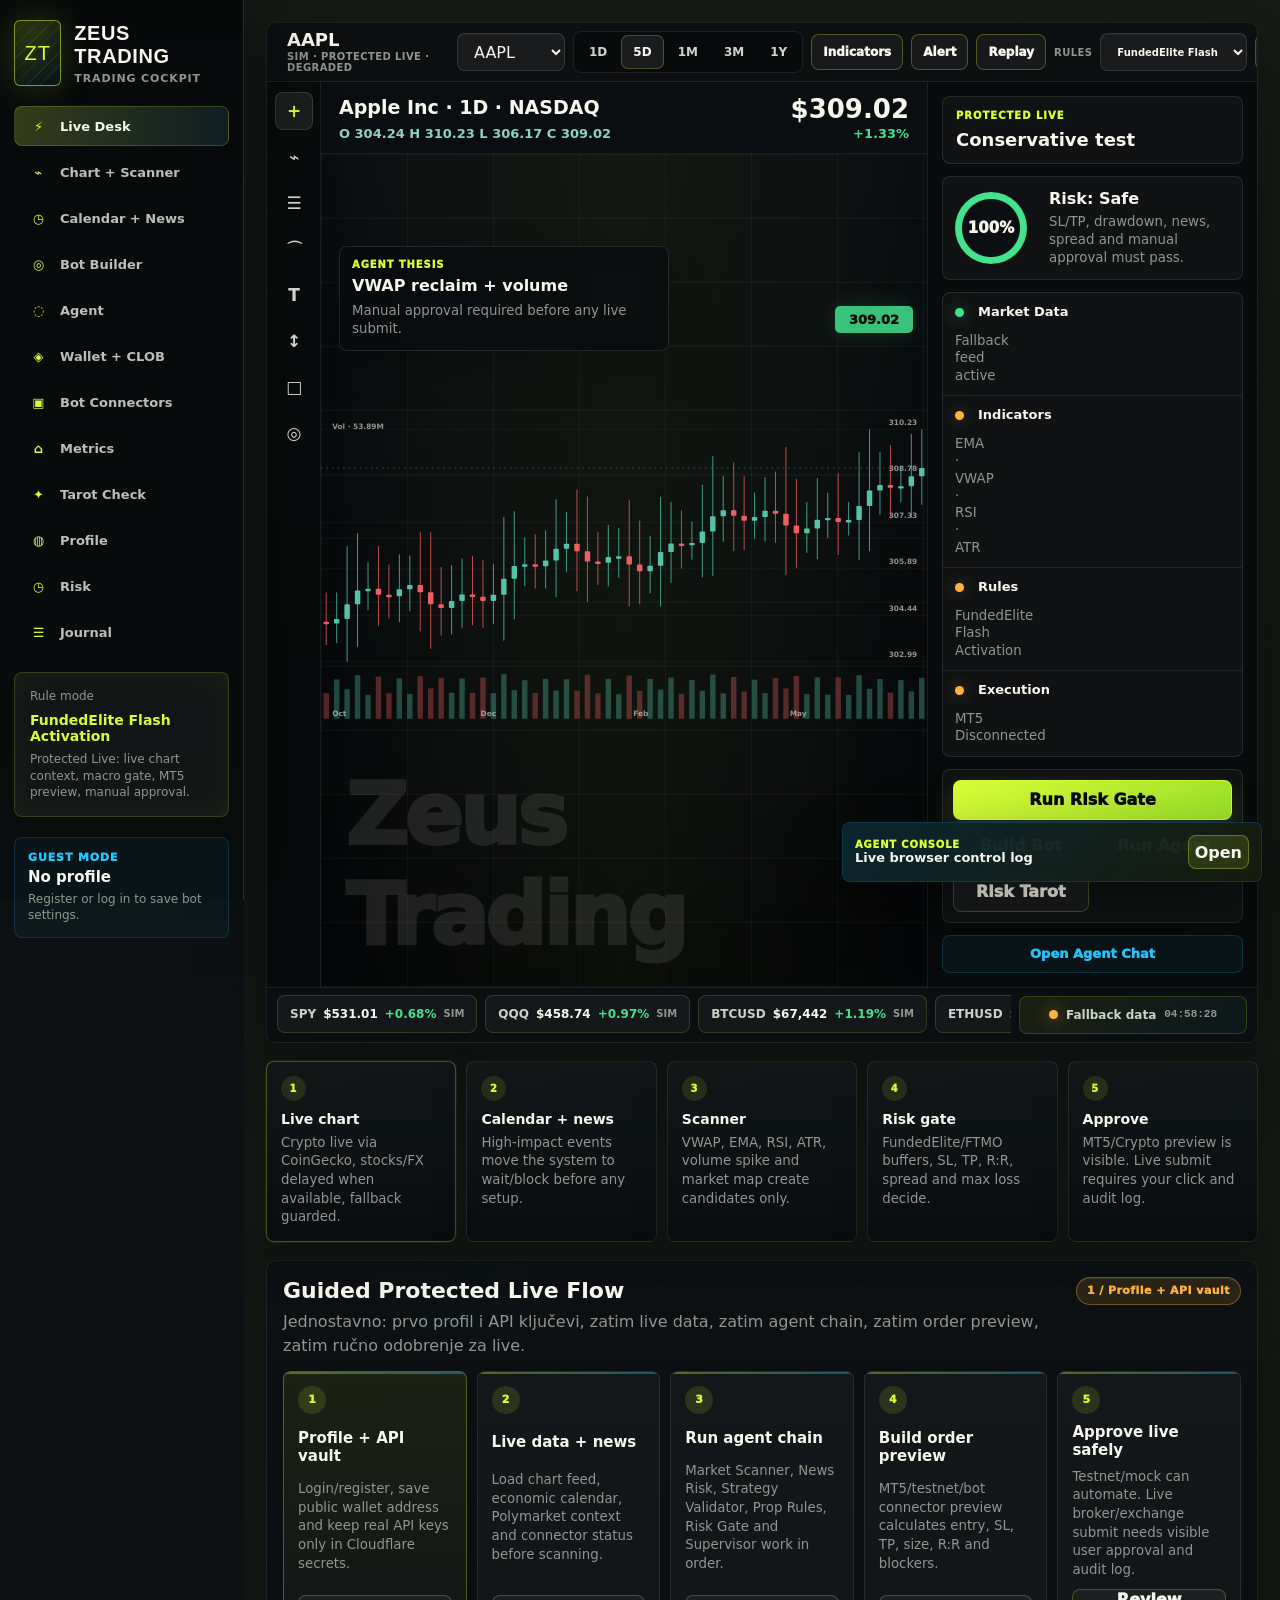
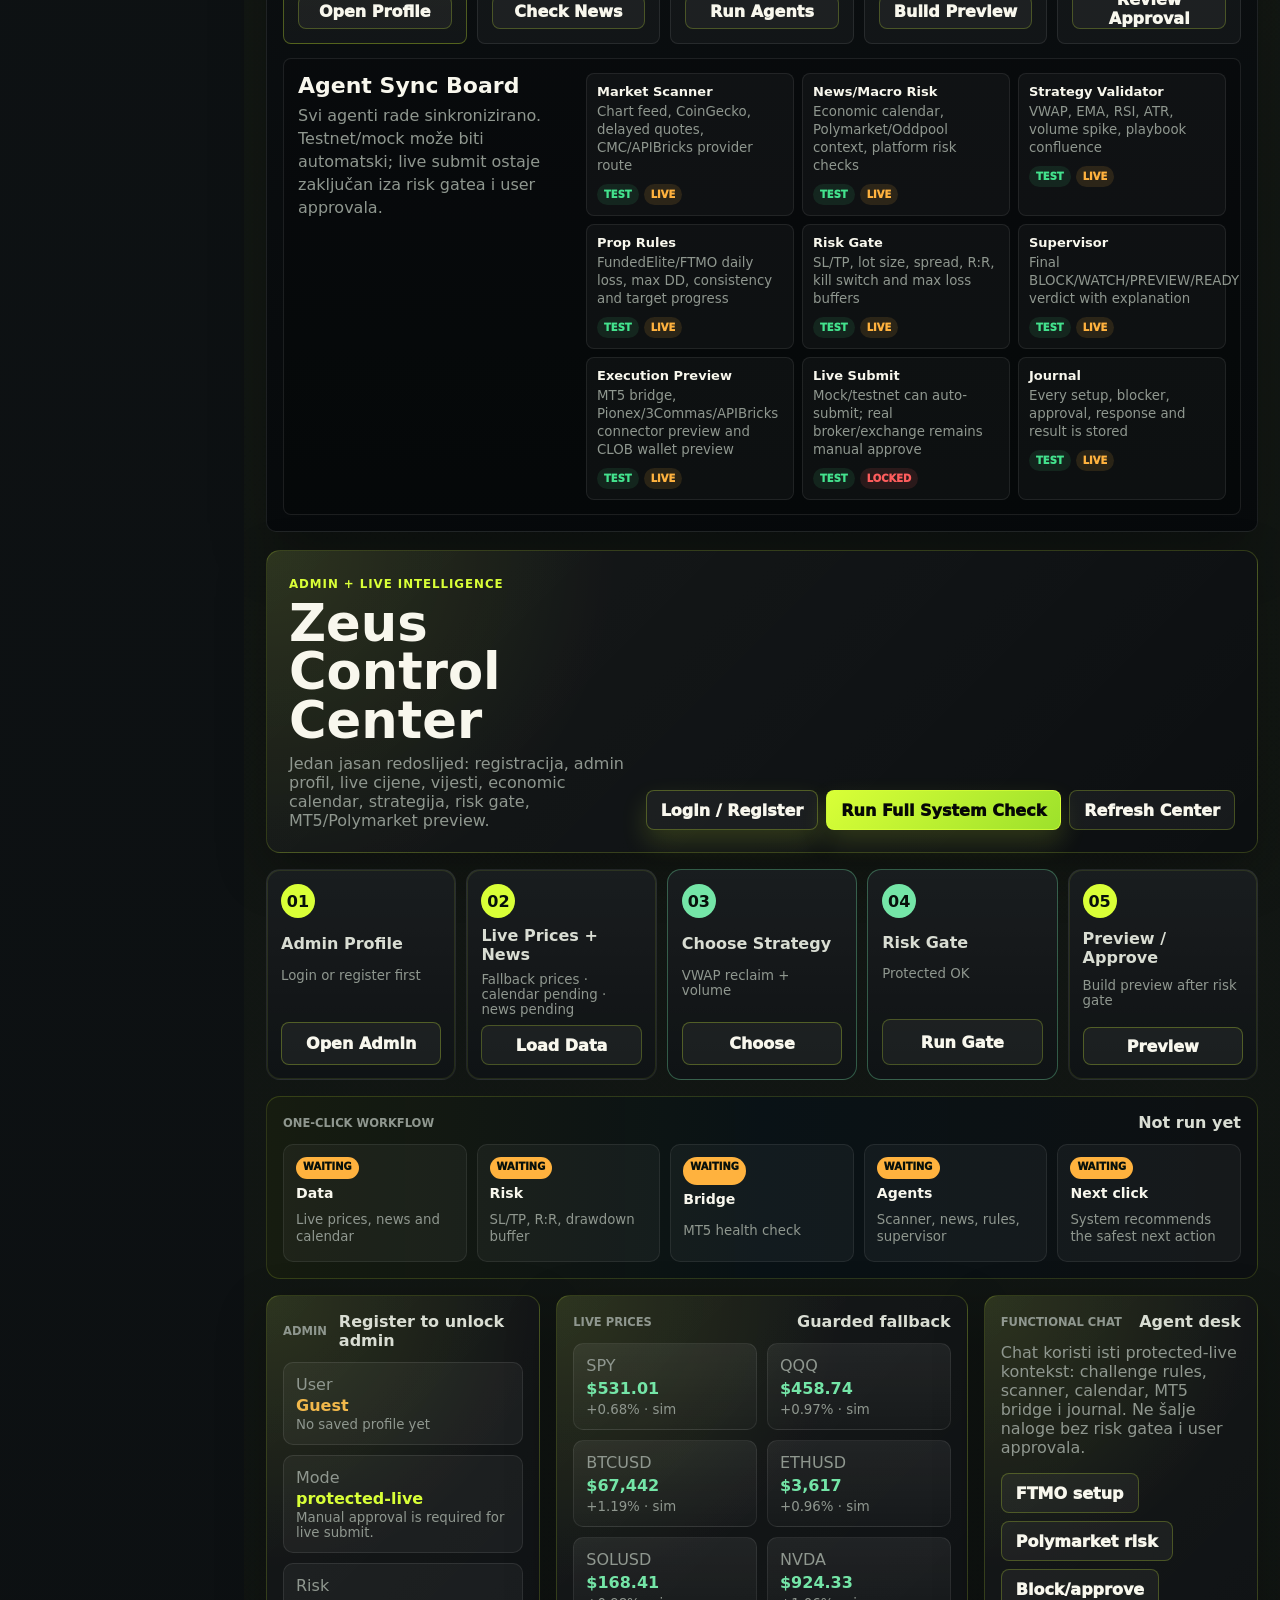
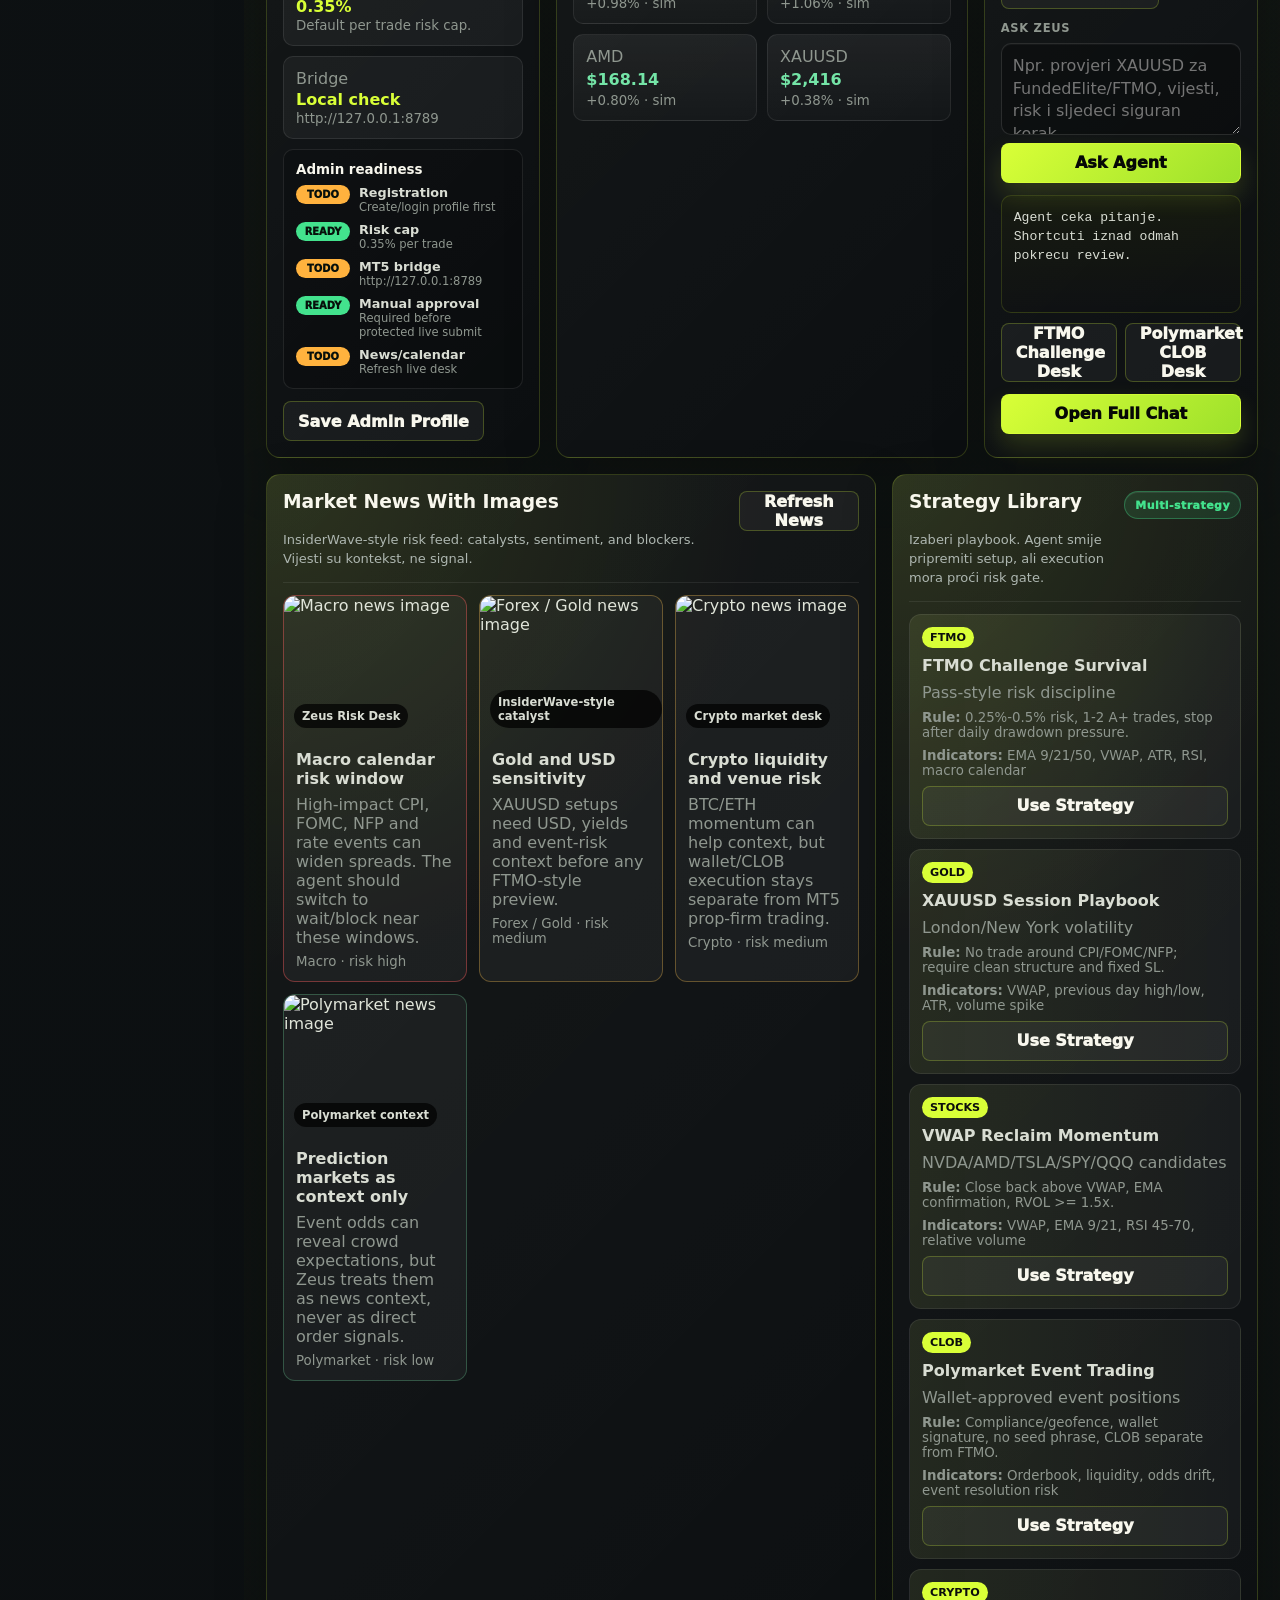
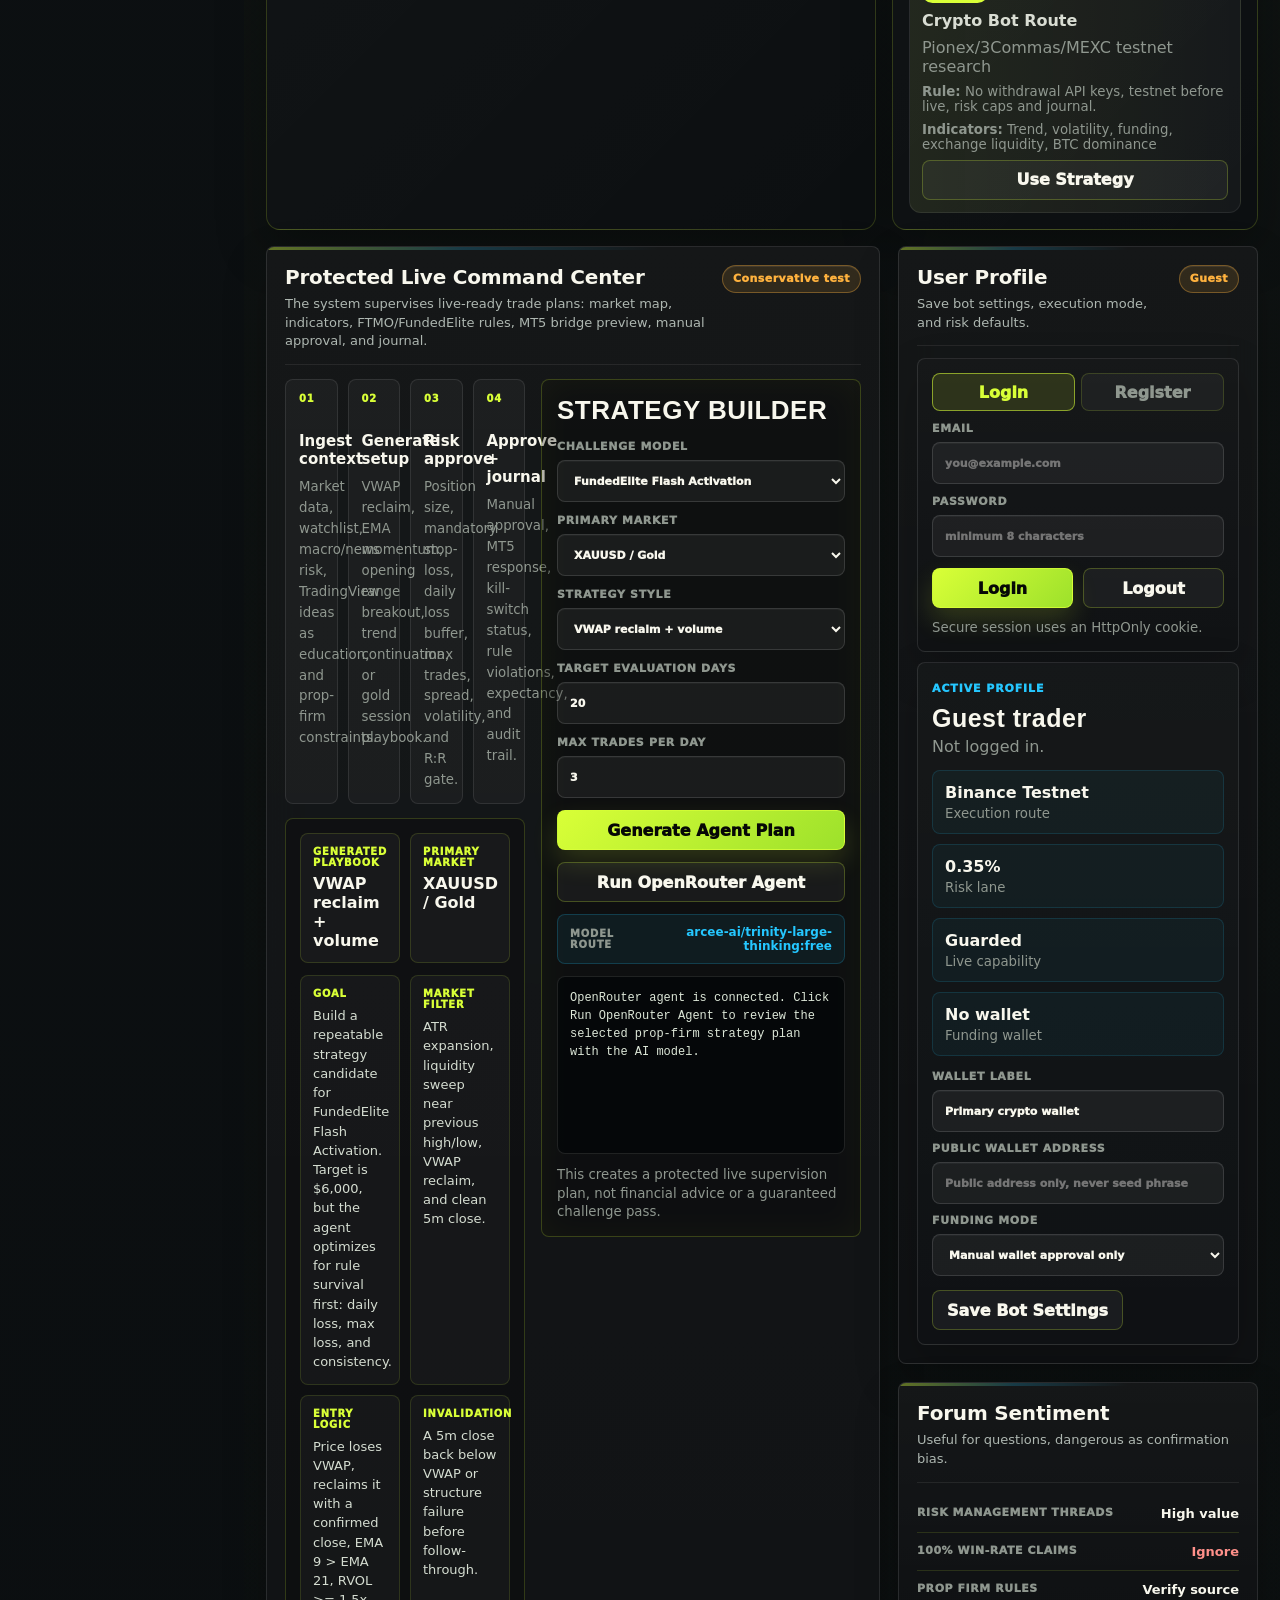
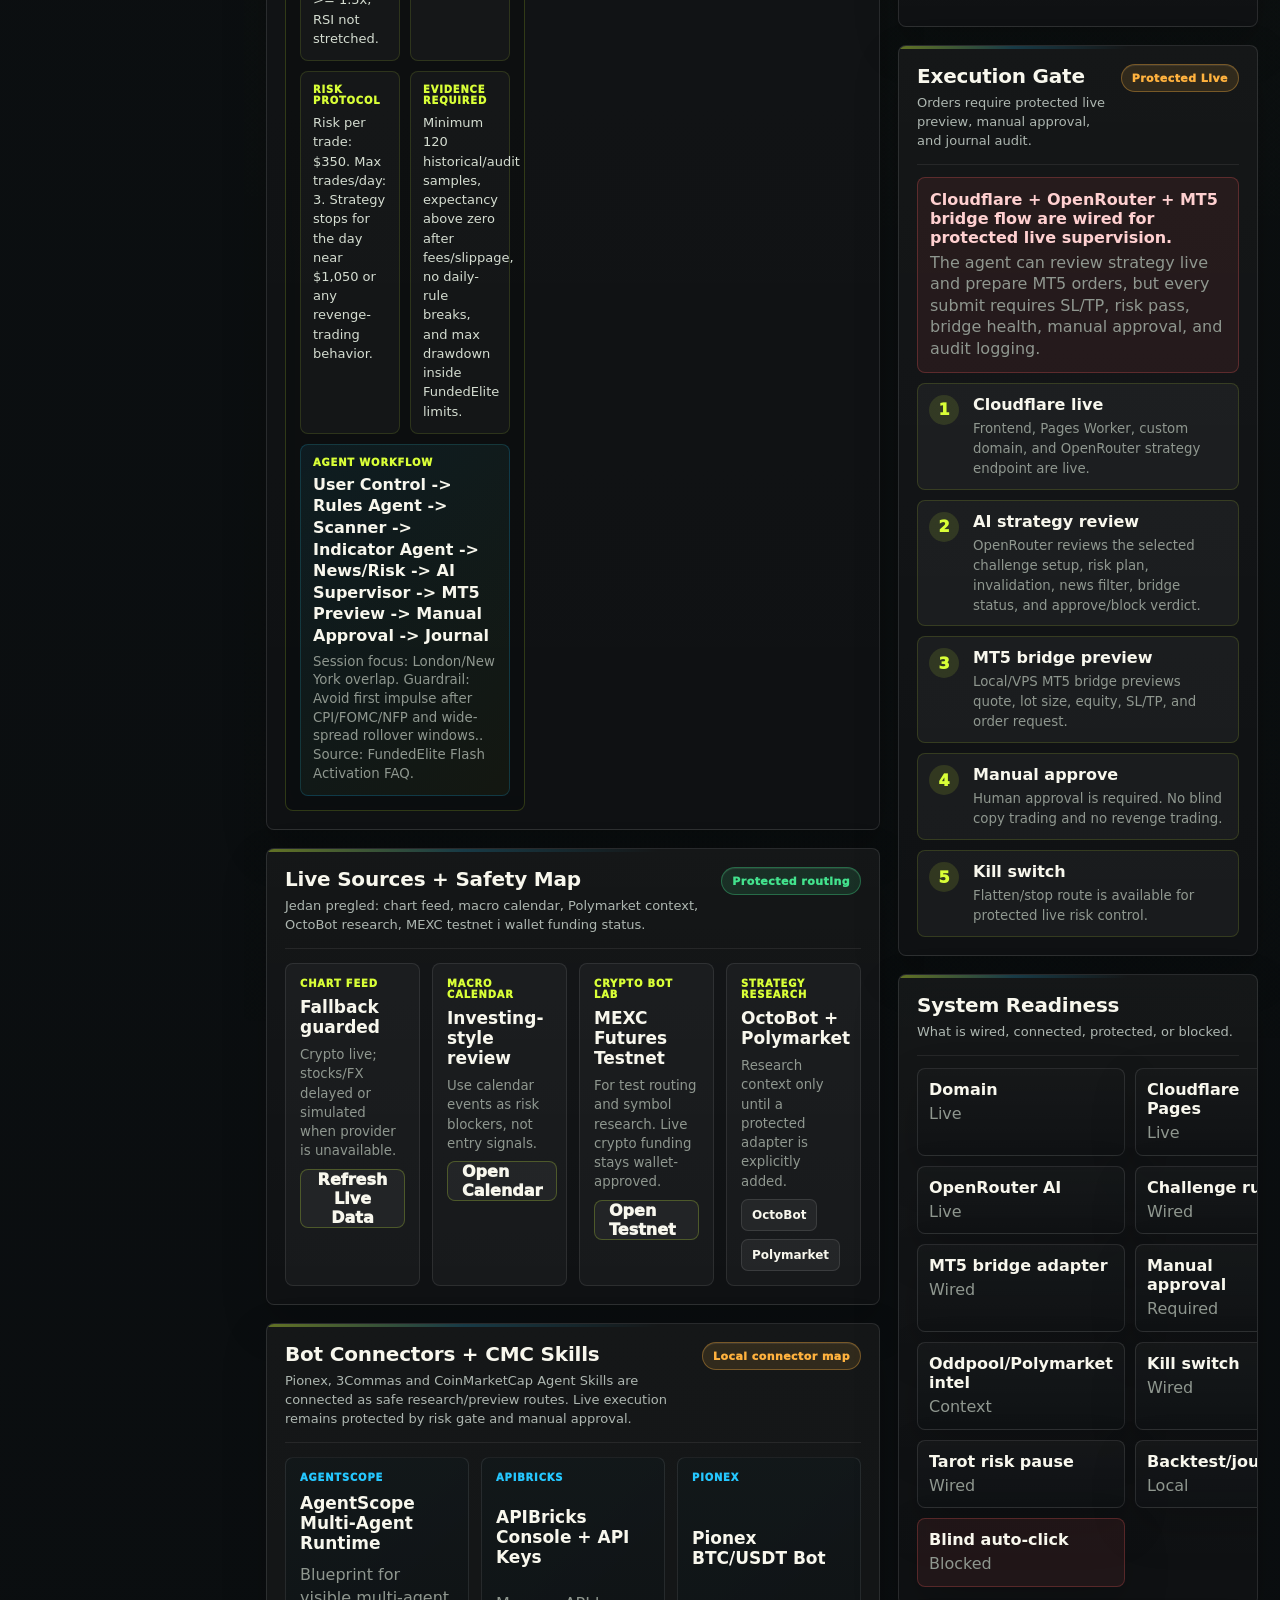
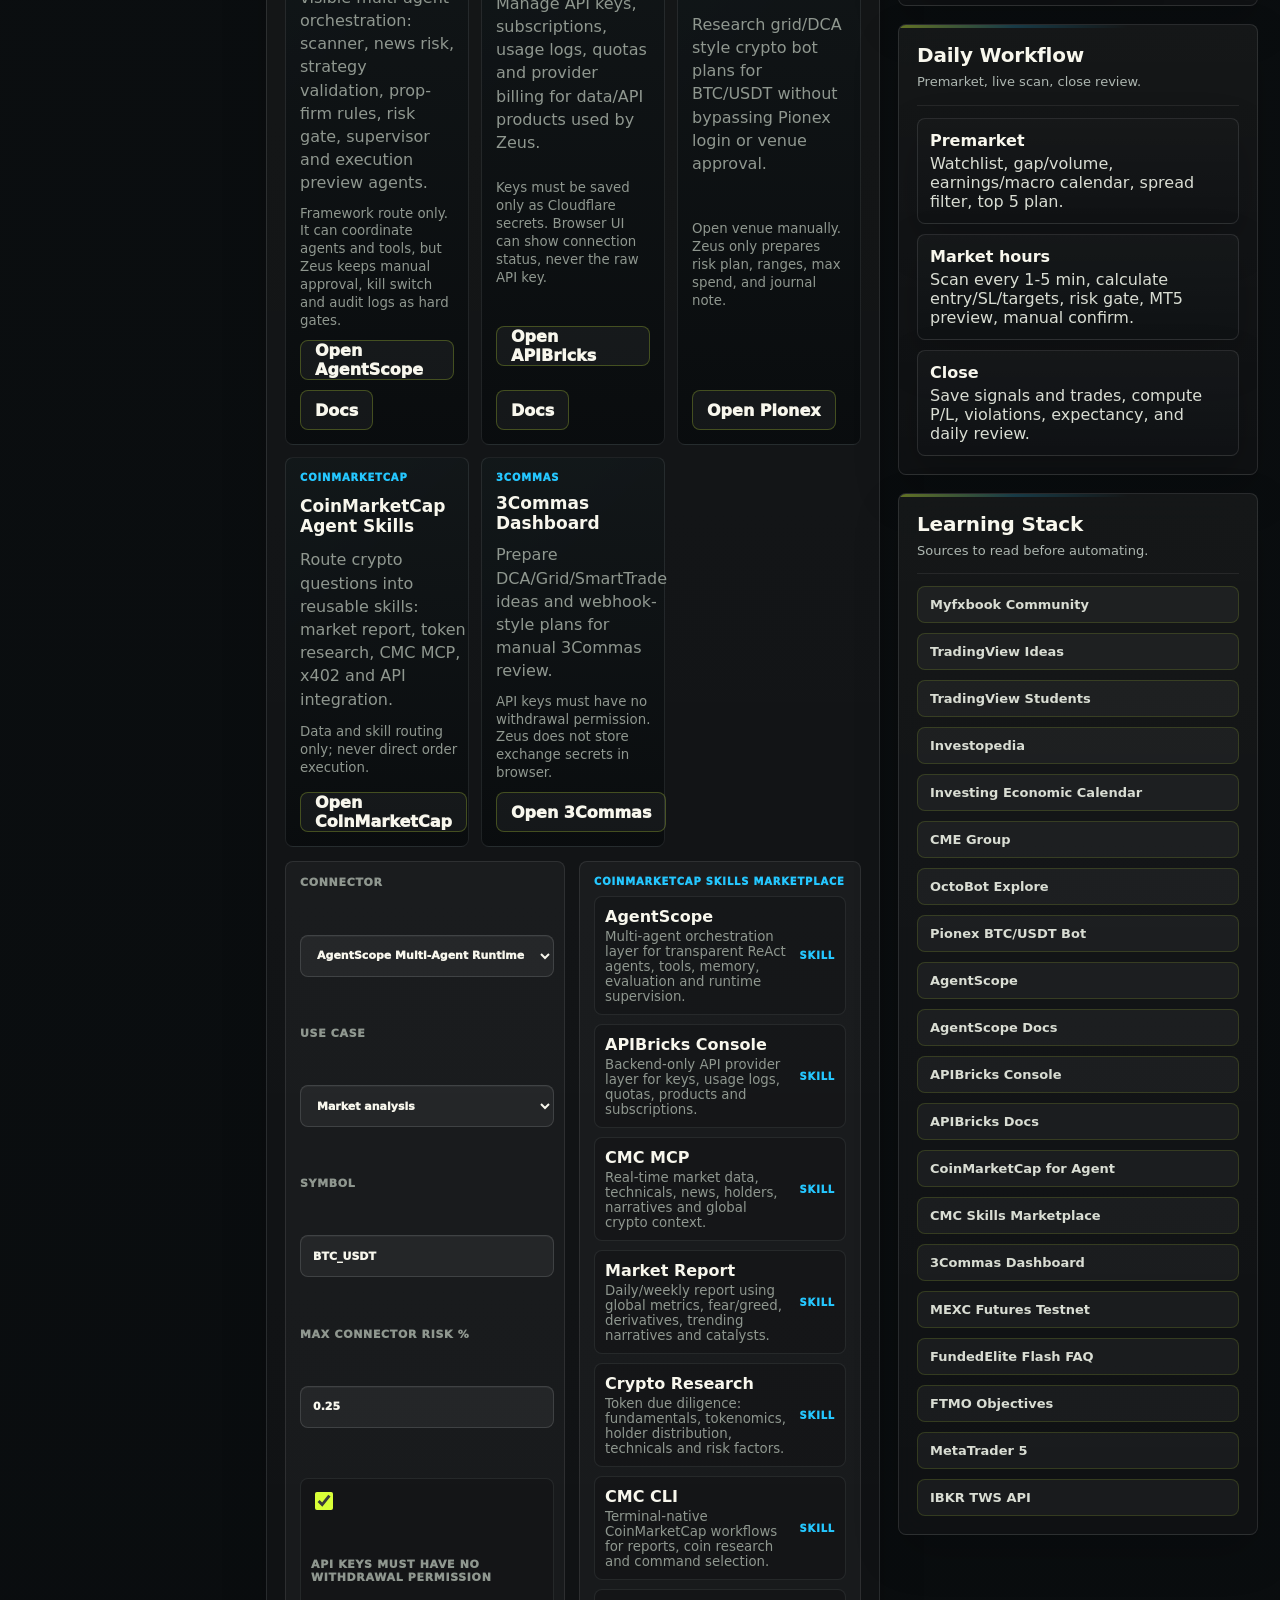
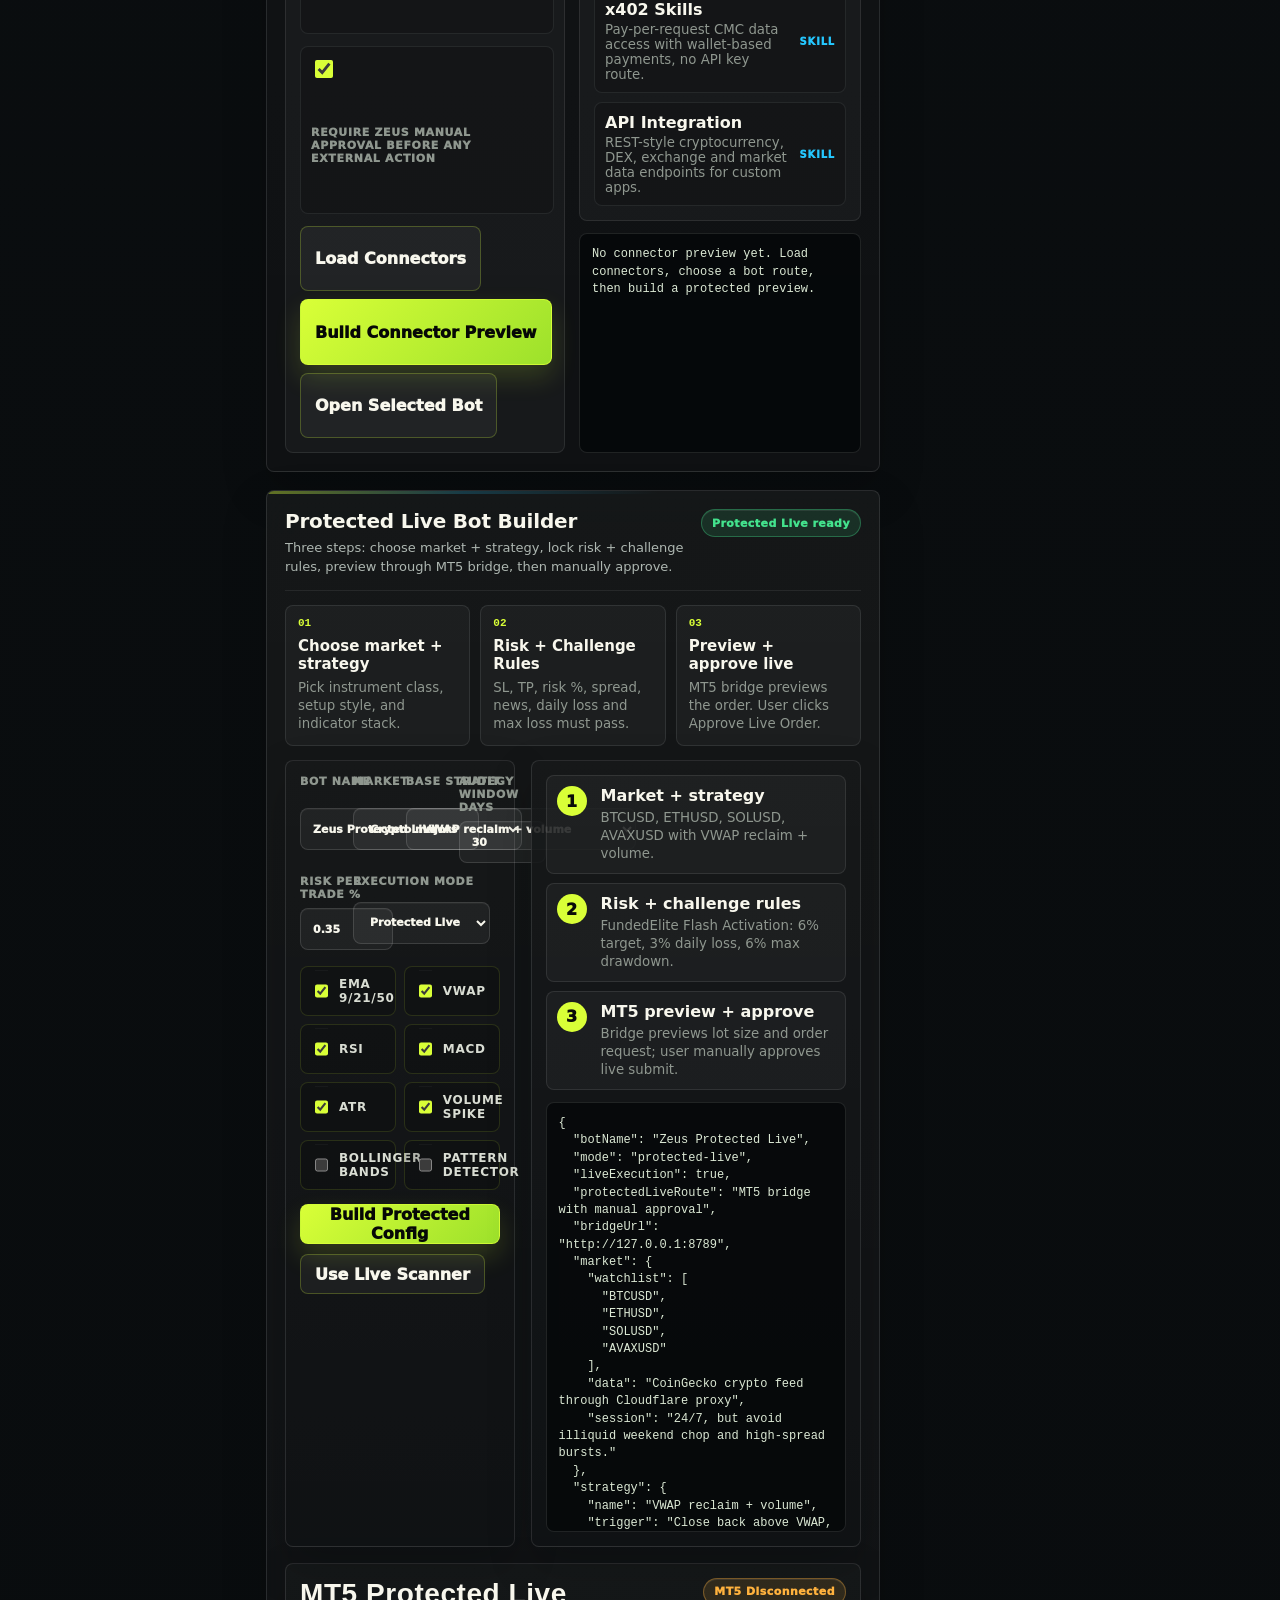
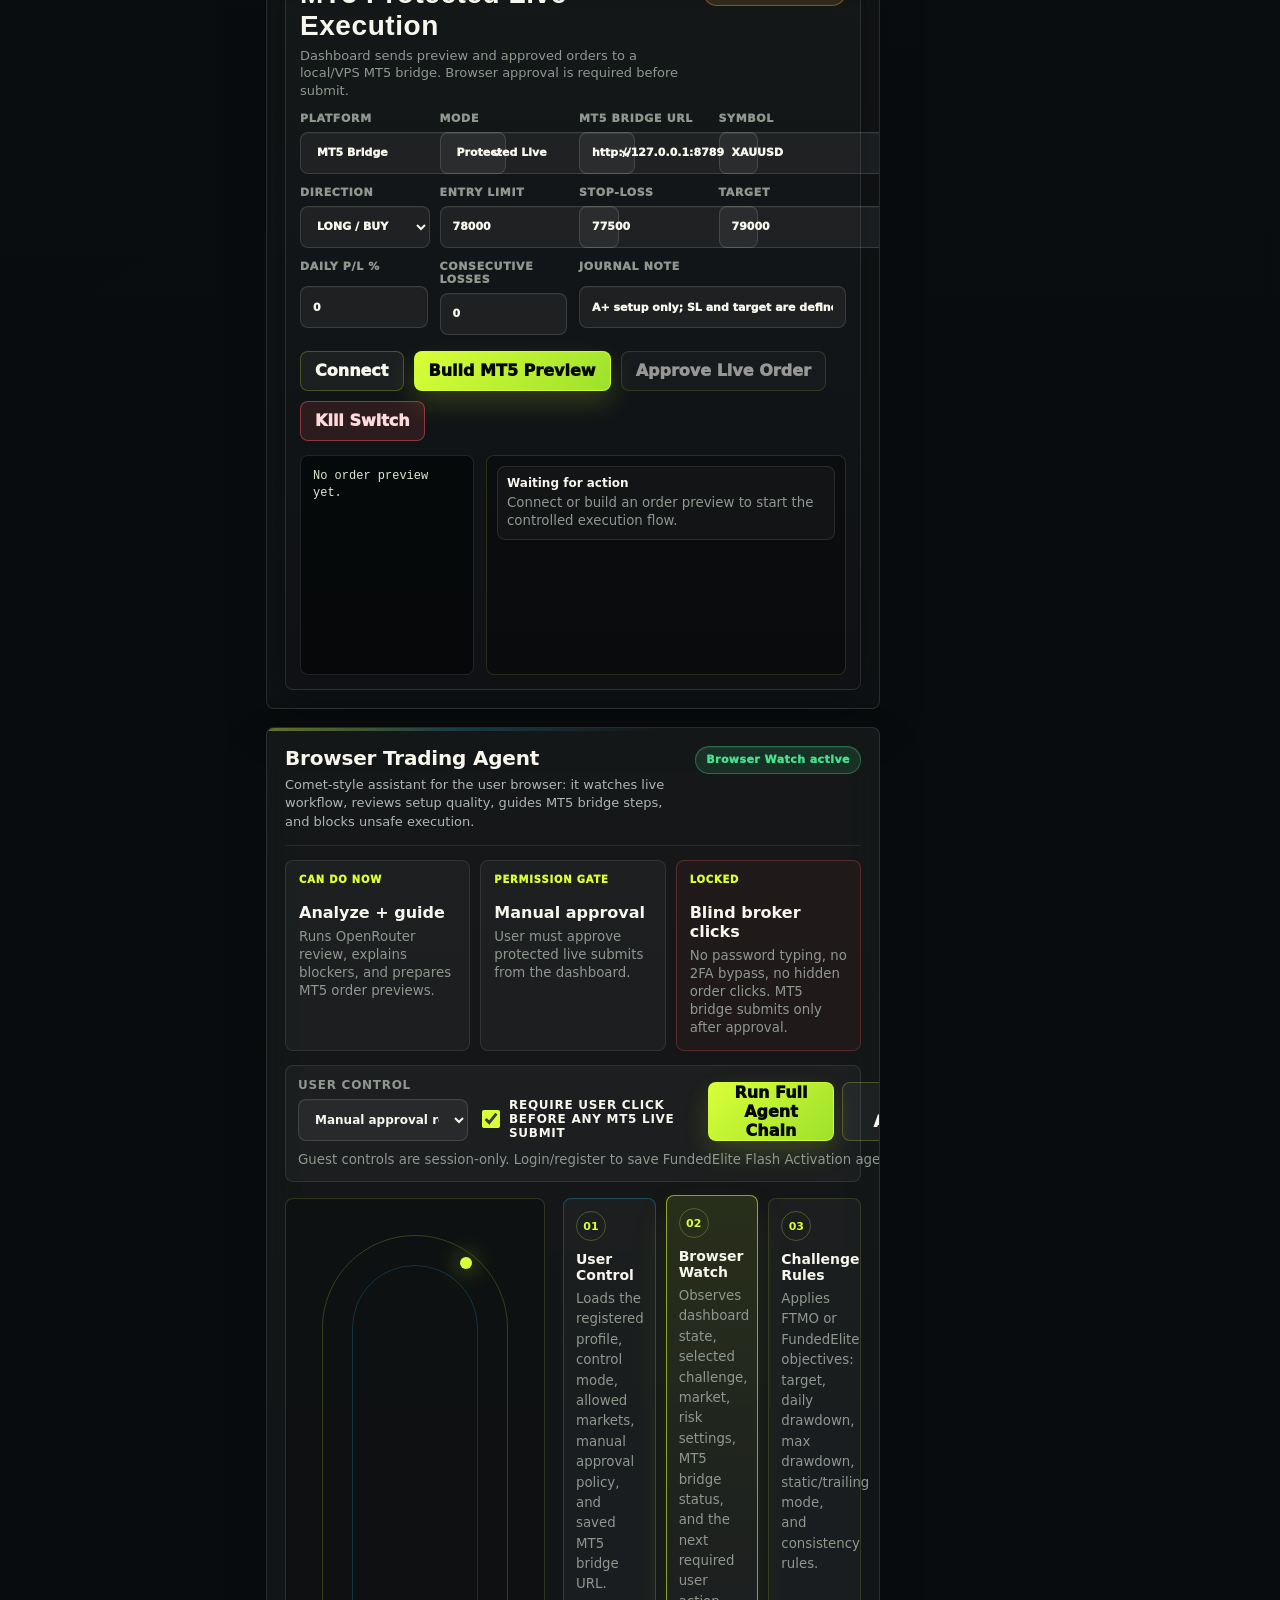
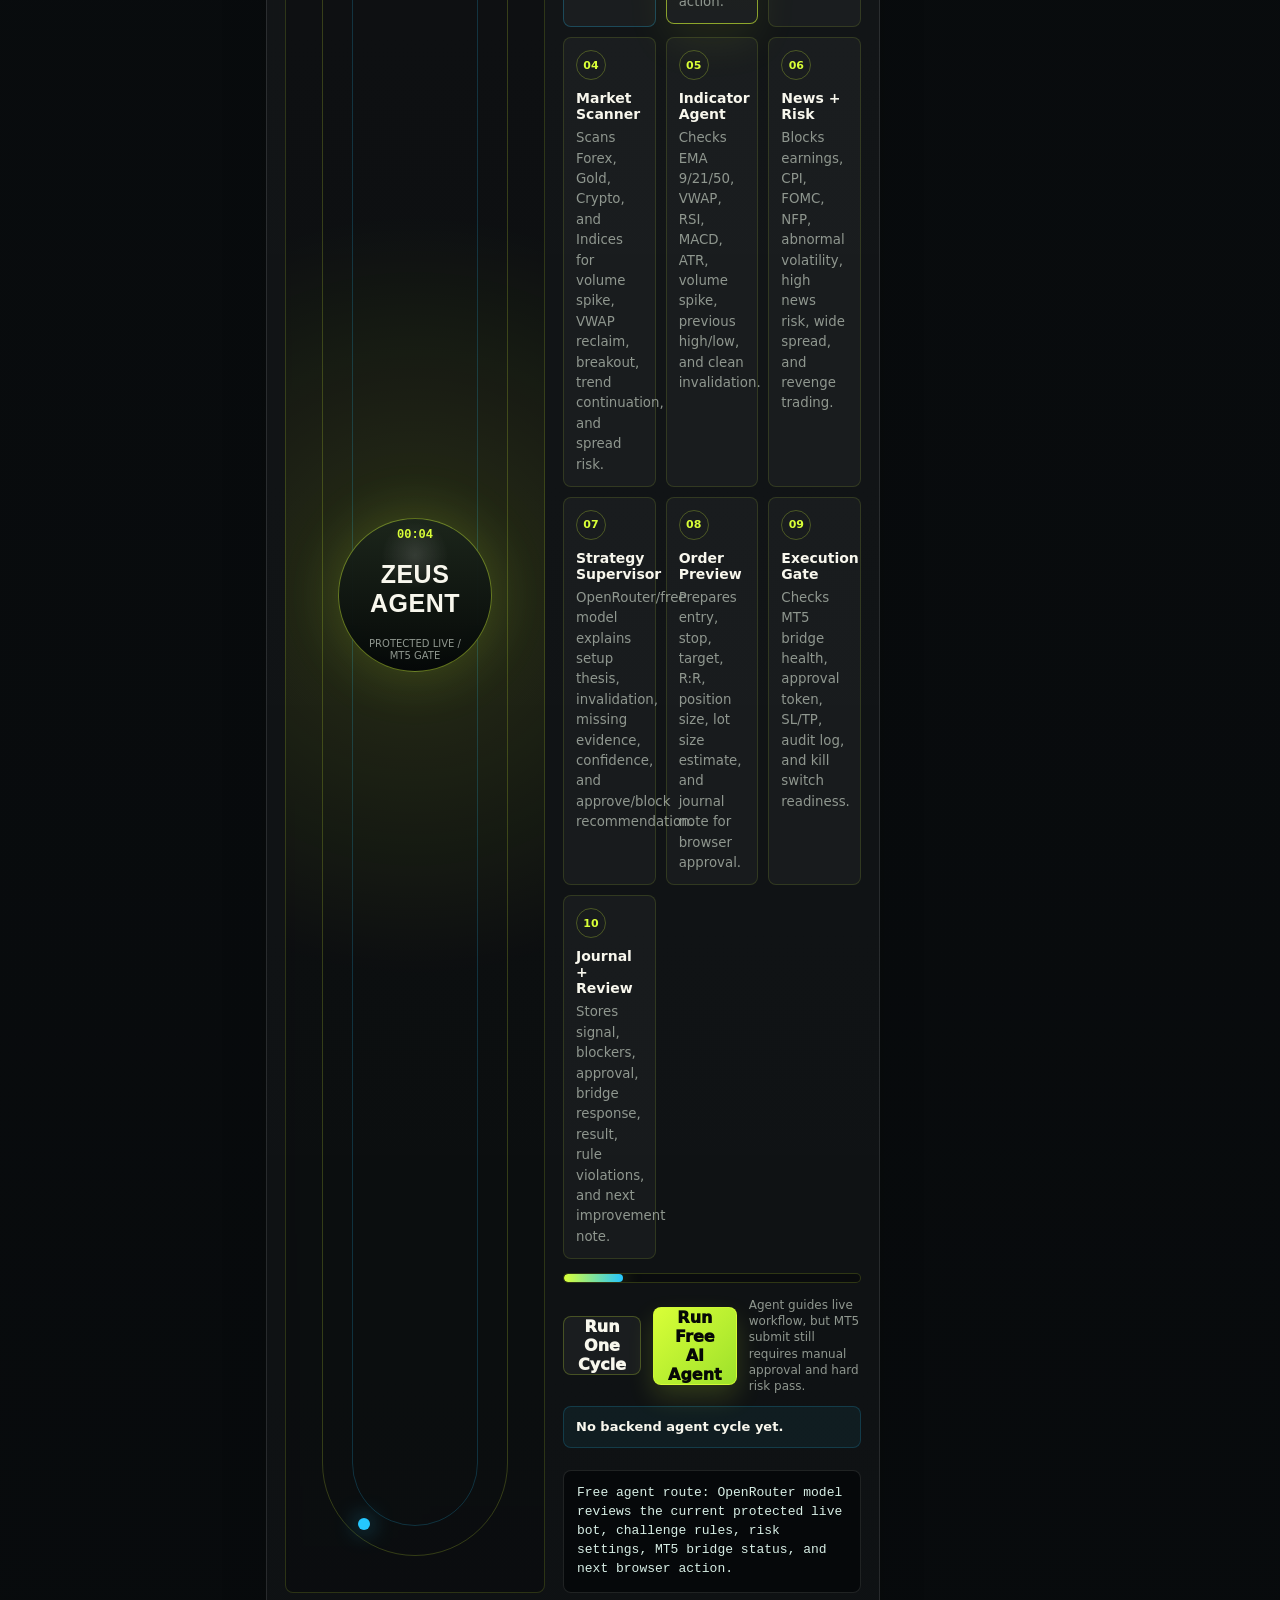
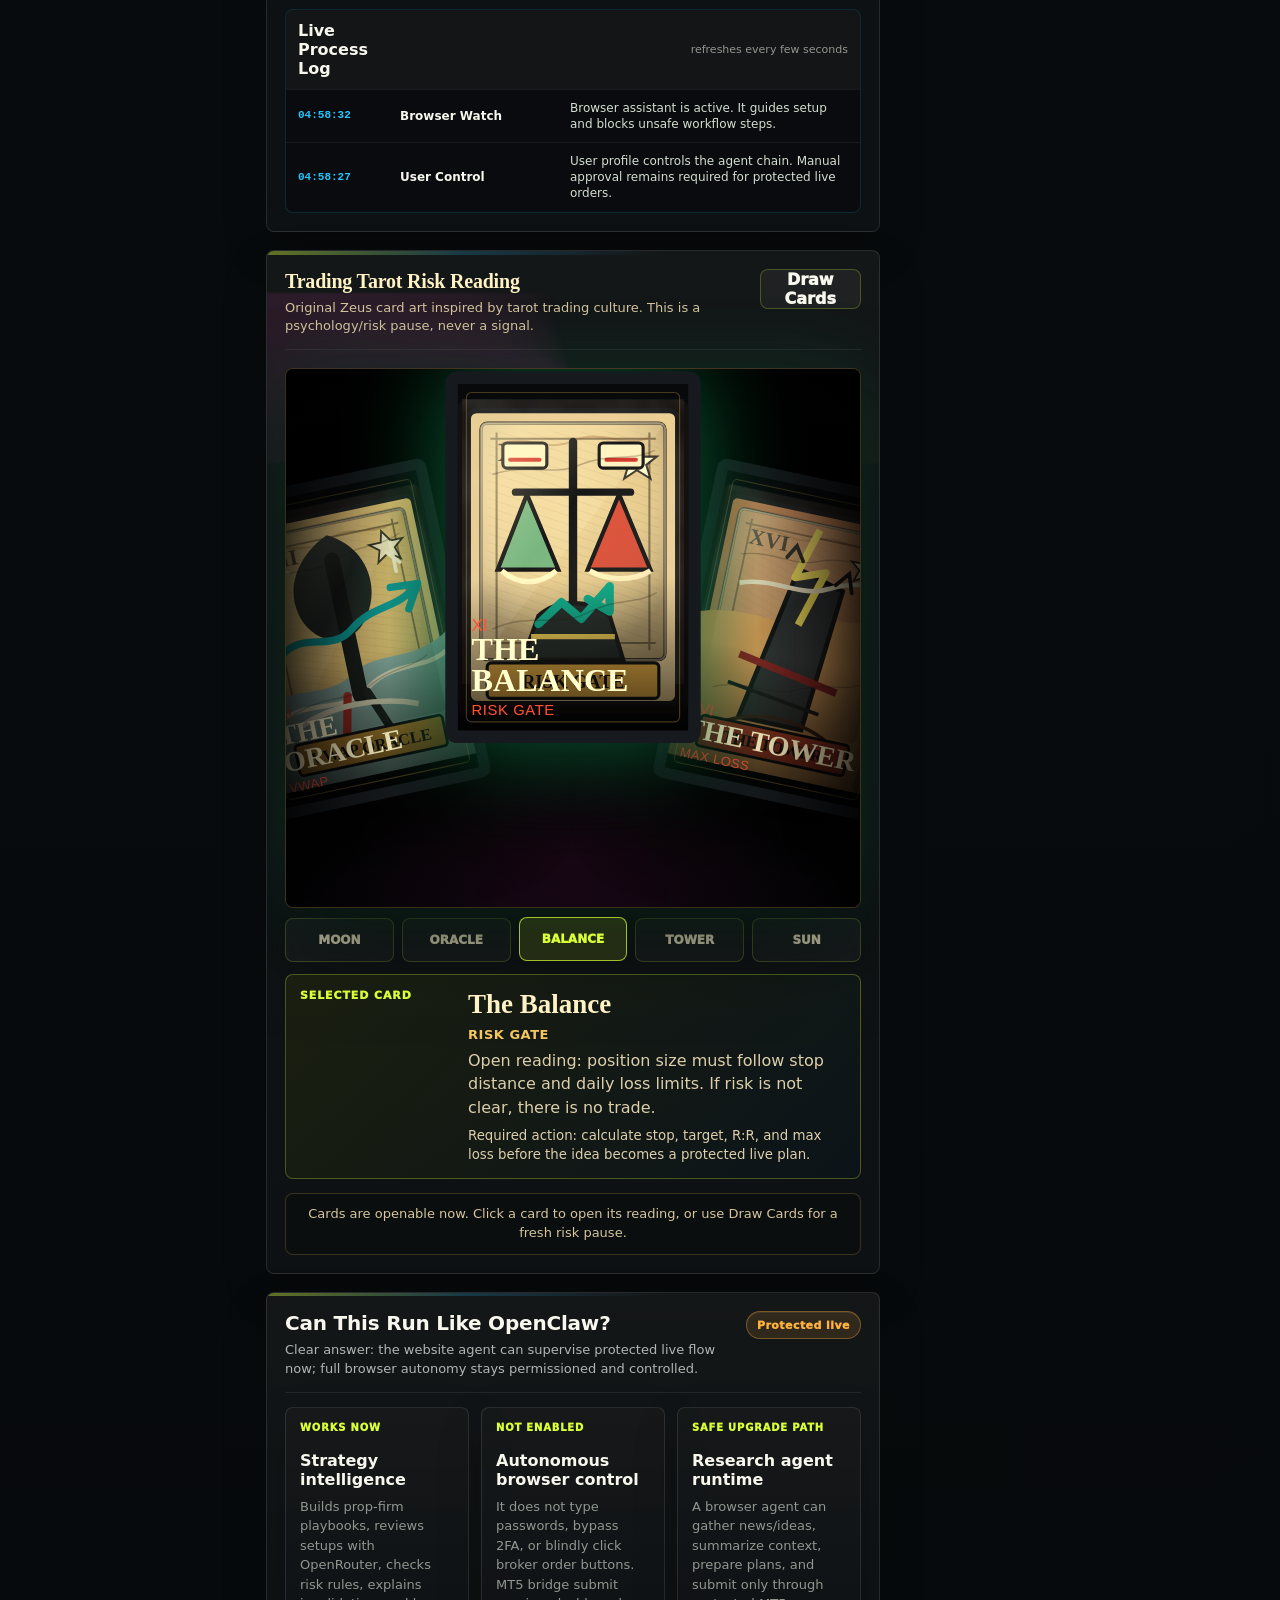
==== public/index.html @ d7240ee9 "Add full control center system check" ====
<!doctype html>
<html lang="hr">
  <head>
    <meta charset="UTF-8" />
    <meta name="viewport" content="width=device-width, initial-scale=1.0" />
    <title>Zeus Trading Live Desk</title>
    <link rel="stylesheet" href="styles.css?v=20260525-live-desk-1" />
  </head>
  <body>
    <div class="app-shell">
      <aside class="sidebar" aria-label="Primary navigation">
        <div class="brand">
          <div class="brand-mark">ZT</div>
          <div>
            <strong>Zeus Trading</strong>
            <span>Trading cockpit</span>
          </div>
        </div>

        <nav class="nav-list">
          <button class="nav-item active" data-section="agent" type="button">
            <span class="icon" aria-hidden="true">⚡</span>
            Live Desk
          </button>
          <button class="nav-item" data-section="scanner" type="button">
            <span class="icon" aria-hidden="true">⌁</span>
            Chart + Scanner
          </button>
          <button class="nav-item" data-section="calendar" type="button">
            <span class="icon" aria-hidden="true">◷</span>
            Calendar + News
          </button>
          <button class="nav-item" data-section="bot-builder" type="button">
            <span class="icon" aria-hidden="true">◎</span>
            Bot Builder
          </button>
          <button class="nav-item" data-section="active-agent" type="button">
            <span class="icon" aria-hidden="true">◌</span>
            Agent
          </button>
          <button class="nav-item" data-section="clob-wallet" type="button">
            <span class="icon" aria-hidden="true">◈</span>
            Wallet + CLOB
          </button>
          <button class="nav-item" data-section="bot-connectors" type="button">
            <span class="icon" aria-hidden="true">▣</span>
            Bot Connectors
          </button>
          <button class="nav-item" data-section="dashboard" type="button">
            <span class="icon" aria-hidden="true">⌂</span>
            Metrics
          </button>
          <button class="nav-item" data-section="tarot" type="button">
            <span class="icon" aria-hidden="true">✦</span>
            Tarot Check
          </button>
          <button class="nav-item" data-section="profile" type="button">
            <span class="icon" aria-hidden="true">◍</span>
            Profile
          </button>
          <button class="nav-item" data-section="risk" type="button">
            <span class="icon" aria-hidden="true">◷</span>
            Risk
          </button>
          <button class="nav-item" data-section="journal" type="button">
            <span class="icon" aria-hidden="true">☰</span>
            Journal
          </button>
        </nav>

        <div class="sidebar-note">
          <span>Rule mode</span>
            <strong id="sidebarMode">FundedElite Flash</strong>
          <small>Protected Live: live chart context, macro gate, MT5 preview, manual approval.</small>
        </div>

        <div class="sidebar-profile">
          <span id="sidebarProfileStatus">Guest mode</span>
          <strong id="sidebarProfileName">No profile</strong>
          <small id="sidebarProfileHelp">Register or log in to save bot settings.</small>
        </div>
      </aside>

      <main class="workspace">
        <section class="cockpit-workspace" data-panel="agent" aria-label="Premium protected live chart cockpit">
          <div class="market-toolbar">
            <div class="toolbar-symbol">
              <strong id="cockpitSymbolLabel">AAPL</strong>
              <span id="cockpitInstrumentMeta">Protected Live · MT5 Bridge</span>
            </div>
            <select id="symbolSelect" aria-label="Focus symbol">
              <option>AAPL</option>
              <option>NVDA</option>
              <option>AMD</option>
              <option>TSLA</option>
              <option>SPY</option>
              <option>QQQ</option>
              <option>XAUUSD</option>
              <option>EURUSD</option>
              <option>BTCUSD</option>
            </select>
            <div class="timeframe-tabs" aria-label="Timeframe">
              <button type="button">1D</button>
              <button class="active" type="button">5D</button>
              <button type="button">1M</button>
              <button type="button">3M</button>
              <button type="button">1Y</button>
            </div>
            <button class="toolbar-button quick-jump" type="button" data-quick-target="scanner">Indicators</button>
            <button class="toolbar-button quick-jump" type="button" data-quick-target="signal">Alert</button>
            <button class="toolbar-button quick-jump" type="button" data-quick-target="active-agent">Replay</button>
            <label class="toolbar-rules">
              Rules
              <select id="phaseSelect">
                <option value="fundedEliteFlash">FundedElite Flash</option>
                <option value="twoStep">FTMO 2-Step</option>
                <option value="oneStep">FTMO 1-Step</option>
              </select>
            </label>
            <button id="saveSnapshot" class="toolbar-button strong" type="button">Save Audit</button>
          </div>

          <div class="chart-cockpit-grid">
            <aside class="chart-tools-rail" aria-label="Chart tools">
              <button class="active" type="button" title="Crosshair">+</button>
              <button type="button" title="Trendline">⌁</button>
              <button type="button" title="Levels">☰</button>
              <button type="button" title="Brush">⌒</button>
              <button type="button" title="Text">T</button>
              <button type="button" title="Measure">↕</button>
              <button type="button" title="Lock">□</button>
              <button type="button" title="Settings">◎</button>
            </aside>

            <section class="premium-chart-stage" aria-label="Custom Zeus market chart">
              <div class="chart-header-row">
                <div>
                  <h1 id="cockpitChartTitle">Apple Inc · 1D · NASDAQ</h1>
                  <div class="chart-ohlc" id="cockpitOhlc">O -- H -- L -- C --</div>
                </div>
                <div class="chart-price-block">
                  <strong id="cockpitPrice">--</strong>
                  <span id="cockpitChange">Connecting</span>
                </div>
              </div>
              <div class="chart-surface">
                <svg id="premiumChartSvg" class="premium-chart-svg" viewBox="0 0 980 520" role="img" aria-label="Custom candlestick chart"></svg>
                <div class="price-line-label" id="activePriceLabel">--</div>
                <div class="chart-watermark">Zeus Trading</div>
                <div class="chart-overlay-card">
                  <span>Agent thesis</span>
                  <strong id="cockpitLastAction">Waiting for live scan</strong>
                  <small id="cockpitApprovalState">Manual approval required before any live submit.</small>
                </div>
              </div>
            </section>

            <aside class="agent-risk-sidebar" aria-label="Agent and risk gate">
              <div class="agent-side-header">
                <span>Protected Live</span>
                <strong id="cockpitAgentStatus">Agent waiting</strong>
              </div>
              <div class="risk-gauge-card">
                <div class="risk-gauge-ring" id="cockpitRiskGauge"><span>--</span></div>
                <div>
                  <strong id="cockpitRiskStatus">Risk gate not run</strong>
                  <small>SL/TP, drawdown, news, spread and manual approval must pass.</small>
                </div>
              </div>
              <div class="agent-mini-chain">
                <article class="passed"><span></span><strong>Market Data</strong><small id="cockpitDataStatus">Connecting</small></article>
                <article><span></span><strong>Indicators</strong><small>EMA · VWAP · RSI · ATR</small></article>
                <article><span></span><strong>Rules</strong><small id="cockpitRuleStatus">FundedElite / FTMO guard</small></article>
                <article><span></span><strong>Execution</strong><small id="cockpitMt5Status">MT5 disconnected</small></article>
              </div>
              <div class="cockpit-actions">
                <button id="heroPreflight" class="primary-action" type="button">Run Risk Gate</button>
                <button class="secondary-action quick-jump" type="button" data-quick-target="bot-builder">Build Bot</button>
                <button class="secondary-action quick-jump" type="button" data-quick-target="active-agent">Run Agent</button>
                <button id="heroTarot" class="secondary-action" type="button">Risk Tarot</button>
              </div>
              <a class="agent-chat-link cockpit-chat-link" href="/chat/?session=agent%3Amain%3Amain">Open Agent Chat</a>
            </aside>
          </div>

          <div class="cockpit-status-bar">
            <div id="tickerTape" class="ticker-tape">
              <span>Loading market data <strong>...</strong></span>
            </div>
            <div class="market-connection">
              <span id="marketConnectionDot" class="connection-dot loading"></span>
              <strong id="marketConnectionStatus">Connecting</strong>
              <time id="marketLastUpdated">--:--:--</time>
            </div>
          </div>
        </section>

        <section class="live-desk-order" aria-label="Simple protected live workflow">
          <article class="live-order-card active">
            <span>1</span>
            <strong>Live chart</strong>
            <small>Crypto live via CoinGecko, stocks/FX delayed when available, fallback guarded.</small>
          </article>
          <article class="live-order-card">
            <span>2</span>
            <strong>Calendar + news</strong>
            <small>High-impact events move the system to wait/block before any setup.</small>
          </article>
          <article class="live-order-card">
            <span>3</span>
            <strong>Scanner</strong>
            <small>VWAP, EMA, RSI, ATR, volume spike and market map create candidates only.</small>
          </article>
          <article class="live-order-card">
            <span>4</span>
            <strong>Risk gate</strong>
            <small>FundedElite/FTMO buffers, SL, TP, R:R, spread and max loss decide.</small>
          </article>
          <article class="live-order-card">
            <span>5</span>
            <strong>Approve</strong>
            <small>MT5/Crypto preview is visible. Live submit requires your click and audit log.</small>
          </article>
        </section>

        <section class="guided-flow-panel" data-panel="guided-flow" aria-label="Guided trading system flow">
          <div class="guided-flow-header">
            <div>
              <h2>Guided Protected Live Flow</h2>
              <p>Jednostavno: prvo profil i API ključevi, zatim live data, zatim agent chain, zatim order preview, zatim ručno odobrenje za live.</p>
            </div>
            <span id="guidedFlowStatus" class="status-chip warning">Step 1 / Setup</span>
          </div>
          <div class="guided-flow-grid" id="guidedFlowSteps"></div>
          <div class="agent-sync-board">
            <div>
              <h3>Agent Sync Board</h3>
              <p>Svi agenti rade sinkronizirano. Testnet/mock može biti automatski; live submit ostaje zaključan iza risk gatea i user approvala.</p>
            </div>
            <div id="agentSyncMatrix" class="agent-sync-matrix"></div>
          </div>
        </section>

        <section class="zeus-control-center" data-panel="control-center" aria-label="Zeus control center">
          <div class="control-hero">
            <div>
              <span class="eyebrow">Admin + Live Intelligence</span>
              <h2>Zeus Control Center</h2>
              <p>Jedan jasan redoslijed: registracija, admin profil, live cijene, vijesti, economic calendar, strategija, risk gate, MT5/Polymarket preview.</p>
            </div>
            <div class="control-hero-actions">
              <button class="primary-action quick-jump" type="button" data-quick-target="profile">Login / Register</button>
              <button id="runSystemCheck" class="primary-action" type="button">Run Full System Check</button>
              <button id="refreshCommandCenter" class="secondary-action" type="button">Refresh Center</button>
            </div>
          </div>

          <div class="start-here-flow" aria-label="Start here workflow">
            <article class="start-step" data-start-step="profile">
              <span>01</span>
              <strong>Admin Profile</strong>
              <small id="startProfileState">Login or register first</small>
              <button class="secondary-action quick-jump" type="button" data-quick-target="profile">Open Admin</button>
            </article>
            <article class="start-step" data-start-step="live-data">
              <span>02</span>
              <strong>Live Prices + News</strong>
              <small id="startDataState">Load market board, news and calendar</small>
              <button id="startLoadData" class="secondary-action" type="button">Load Data</button>
            </article>
            <article class="start-step" data-start-step="strategy">
              <span>03</span>
              <strong>Choose Strategy</strong>
              <small id="startStrategyState">FTMO, Gold, VWAP, Crypto or Polymarket</small>
              <button class="secondary-action quick-jump" type="button" data-quick-target="bot-builder">Choose</button>
            </article>
            <article class="start-step" data-start-step="risk">
              <span>04</span>
              <strong>Risk Gate</strong>
              <small id="startRiskState">SL, TP, drawdown and news must pass</small>
              <button id="startRunRisk" class="secondary-action" type="button">Run Gate</button>
            </article>
            <article class="start-step" data-start-step="preview">
              <span>05</span>
              <strong>Preview / Approve</strong>
              <small id="startPreviewState">MT5 or CLOB preview before approval</small>
              <button class="secondary-action quick-jump" type="button" data-quick-target="bot-builder">Preview</button>
            </article>
          </div>

          <section class="control-system-check" aria-label="Full protected system check">
            <div class="card-title-row">
              <span>One-click workflow</span>
              <strong id="systemCheckStatus">Not run yet</strong>
            </div>
            <div id="systemCheckTimeline" class="system-check-timeline">
              <article>
                <span>Waiting</span>
                <strong>Click Run Full System Check</strong>
                <small>Zeus will refresh live prices/news, run the risk gate, check MT5 bridge, then run the multi-agent supervisor.</small>
              </article>
            </div>
          </section>

          <div class="control-center-grid">
            <article class="admin-console-card">
              <div class="card-title-row">
                <span>Admin</span>
                <strong id="adminConsoleStatus">Guest setup</strong>
              </div>
              <div id="adminDashboard" class="admin-dashboard"></div>
              <button id="adminSaveShortcut" class="secondary-action" type="button">Save Admin Profile</button>
            </article>

            <article class="market-board-card">
              <div class="card-title-row">
                <span>Live Prices</span>
                <strong id="marketBoardStatus">Loading</strong>
              </div>
              <div id="quickMarketBoard" class="quick-market-board"></div>
            </article>

            <article class="agent-chat-card">
              <div class="card-title-row">
                <span>Functional Chat</span>
                <strong>Agent desk</strong>
              </div>
              <p>Chat koristi isti protected-live kontekst: challenge rules, scanner, calendar, MT5 bridge i journal. Ne šalje naloge bez risk gatea i user approvala.</p>
              <div class="chat-shortcuts">
                <button class="secondary-action" type="button" data-chat-prompt="Analyze FTMO XAUUSD setup with today's news blockers.">FTMO setup</button>
                <button class="secondary-action" type="button" data-chat-prompt="Review Polymarket context as macro risk only, not a signal.">Polymarket risk</button>
                <button class="secondary-action" type="button" data-chat-prompt="Explain why this trade should be blocked or preview-only.">Block/approve</button>
              </div>
              <form id="controlChatForm" class="control-chat-form">
                <label for="controlChatInput">Ask Zeus</label>
                <textarea id="controlChatInput" rows="3" placeholder="Npr. provjeri XAUUSD za FundedElite/FTMO, vijesti, risk i sljedeci siguran korak."></textarea>
                <button id="controlChatSend" class="primary-action" type="submit">Ask Agent</button>
              </form>
              <pre id="controlChatOutput" class="control-chat-output">Agent ceka pitanje. Shortcuti iznad odmah pokrecu review.</pre>
              <div class="route-action-grid">
                <button class="secondary-action" type="button" data-route-desk="ftmo">FTMO Challenge Desk</button>
                <button class="secondary-action" type="button" data-route-desk="polymarket">Polymarket CLOB Desk</button>
              </div>
              <a class="primary-action chat-open-button" href="/chat/?session=agent%3Amain%3Amain">Open Full Chat</a>
            </article>
          </div>

          <div class="live-intel-grid">
            <section class="intel-panel news-intel-panel">
              <div class="panel-header compact">
                <div>
                  <h3>Market News With Images</h3>
                  <p>InsiderWave-style risk feed: catalysts, sentiment, and blockers. Vijesti su kontekst, ne signal.</p>
                </div>
                <button id="loadNewsFeed" class="secondary-action" type="button">Refresh News</button>
              </div>
              <div id="newsImageGrid" class="news-image-grid"></div>
            </section>

            <section class="intel-panel strategy-library-panel">
              <div class="panel-header compact">
                <div>
                  <h3>Strategy Library</h3>
                  <p>Izaberi playbook. Agent smije pripremiti setup, ali execution mora proći risk gate.</p>
                </div>
                <span class="status-chip safe">Multi-strategy</span>
              </div>
              <div id="strategyLibrary" class="strategy-library"></div>
            </section>
          </div>
        </section>

        <section class="content-grid">
          <div class="main-column">
            <section class="panel command-panel" data-panel="command">
              <div class="panel-header">
                <div>
                  <h2>Protected Live Command Center</h2>
                  <p>The system supervises live-ready trade plans: market map, indicators, FTMO/FundedElite rules, MT5 bridge preview, manual approval, and journal.</p>
                </div>
                <span id="agentMode" class="status-chip warning">Protected Live</span>
              </div>

              <div class="command-layout">
                <div>
                  <div class="function-grid">
                    <article class="function-card">
                      <span>01</span>
                      <strong>Ingest context</strong>
                      <small>Market data, watchlist, macro/news risk, TradingView ideas as education, and prop-firm constraints.</small>
                    </article>
                    <article class="function-card">
                      <span>02</span>
                      <strong>Generate setup</strong>
                      <small>VWAP reclaim, EMA momentum, opening range breakout, trend continuation, or gold session playbook.</small>
                    </article>
                    <article class="function-card">
                      <span>03</span>
                      <strong>Risk approve</strong>
                      <small>Position size, mandatory stop-loss, daily loss buffer, max trades, spread, volatility, and R:R gate.</small>
                    </article>
                    <article class="function-card">
                      <span>04</span>
                      <strong>Approve + journal</strong>
                      <small>Manual approval, MT5 response, kill-switch status, rule violations, expectancy, and audit trail.</small>
                    </article>
                  </div>

                  <div id="agentPlan" class="agent-output"></div>
                </div>

                <div class="agent-builder">
                  <h3>Strategy Builder</h3>
                  <label>
                    Challenge model
                    <select id="agentChallenge">
                      <option value="fundedEliteFlash">FundedElite Flash Activation</option>
                      <option value="twoStep">FTMO 2-Step</option>
                      <option value="oneStep">FTMO 1-Step</option>
                    </select>
                  </label>
                  <label>
                    Primary market
                    <select id="agentMarket">
                      <option value="xau">XAUUSD / Gold</option>
                      <option value="indices">SPY / QQQ / US indices</option>
                      <option value="stocks">Large-cap stocks</option>
                      <option value="fx">EURUSD / majors</option>
                    </select>
                  </label>
                  <label>
                    Strategy style
                    <select id="agentStyle">
                      <option value="vwap">VWAP reclaim + volume</option>
                      <option value="orb">Opening range breakout</option>
                      <option value="trend">EMA trend continuation</option>
                      <option value="mean">Mean reversion at key levels</option>
                    </select>
                  </label>
                  <label>
                    Target evaluation days
                    <input id="agentDays" type="number" value="20" min="5" max="60" step="1" />
                  </label>
                  <label>
                    Max trades per day
                    <input id="agentMaxTrades" type="number" value="3" min="1" max="5" step="1" />
                  </label>
                  <button id="generateAgentPlan" class="primary-action" type="button">Generate Agent Plan</button>
                  <button id="askOpenRouter" class="secondary-action" type="button">Run OpenRouter Agent</button>
                  <div class="ai-status">
                    <span>Model route</span>
                    <strong id="openRouterModel">arcee-ai/trinity-large-thinking:free</strong>
                  </div>
                  <pre id="openRouterOutput" class="ai-output">OpenRouter agent is connected. Click Run OpenRouter Agent to review the selected prop-firm strategy plan with the AI model.</pre>
                  <small class="builder-note">This creates a protected live supervision plan, not financial advice or a guaranteed challenge pass.</small>
                </div>
              </div>
            </section>

            <section class="panel live-sources-panel" data-panel="live-sources">
              <div class="panel-header">
                <div>
                  <h2>Live Sources + Safety Map</h2>
                  <p>Jedan pregled: chart feed, macro calendar, Polymarket context, OctoBot research, MEXC testnet i wallet funding status.</p>
                </div>
                <span class="status-chip safe">Protected routing</span>
              </div>
              <div class="source-action-grid">
                <article>
                  <span>Chart feed</span>
                  <strong id="sourceChartStatus">Connecting</strong>
                  <small>Crypto live; stocks/FX delayed or simulated when provider is unavailable.</small>
                  <button id="refreshLiveDesk" class="secondary-action" type="button">Refresh Live Data</button>
                </article>
                <article>
                  <span>Macro calendar</span>
                  <strong>Investing-style review</strong>
                  <small>Use calendar events as risk blockers, not entry signals.</small>
                  <a class="secondary-action" href="https://www.investing.com/economic-calendar/" target="_blank" rel="noreferrer">Open Calendar</a>
                </article>
                <article>
                  <span>Crypto bot lab</span>
                  <strong>MEXC Futures Testnet</strong>
                  <small>For test routing and symbol research. Live crypto funding stays wallet-approved.</small>
                  <a class="secondary-action" href="https://futures.testnet.mexc.com/futures/BTC_USDT" target="_blank" rel="noreferrer">Open Testnet</a>
                </article>
                <article>
                  <span>Strategy research</span>
                  <strong>OctoBot + Polymarket</strong>
                  <small>Research context only until a protected adapter is explicitly added.</small>
                  <div class="mini-link-row">
                    <a href="https://www.octobot.cloud/explore" target="_blank" rel="noreferrer">OctoBot</a>
                    <a href="https://polymarket.com/" target="_blank" rel="noreferrer">Polymarket</a>
                  </div>
                </article>
              </div>
            </section>

            <section class="panel bot-connectors-panel" data-panel="bot-connectors">
              <div class="panel-header">
                <div>
                  <h2>Bot Connectors + CMC Skills</h2>
                  <p>Pionex, 3Commas and CoinMarketCap Agent Skills are connected as safe research/preview routes. Live execution remains protected by risk gate and manual approval.</p>
                </div>
                <span id="botConnectorStatus" class="status-chip warning">Preview mode</span>
              </div>
              <div class="connector-grid" id="botConnectorGrid"></div>
              <div class="connector-workbench">
                <div class="connector-form">
                  <label>
                    Connector
                    <select id="connectorSelect">
                      <option value="agentscope-runtime">AgentScope Multi-Agent Runtime</option>
                      <option value="apibricks-console">APIBricks Console + API Keys</option>
                      <option value="pionex-bot">Pionex BTC/USDT Bot</option>
                      <option value="cmc-agent-skills">CoinMarketCap Agent Skills</option>
                      <option value="threecommas-dashboard">3Commas Dashboard</option>
                    </select>
                  </label>
                  <label>
                    Use case
                    <select id="connectorUseCase">
                      <option value="market-analysis">Market analysis</option>
                      <option value="grid-bot">Grid bot research</option>
                      <option value="dca-bot">DCA bot research</option>
                      <option value="smart-trade">SmartTrade / manual plan</option>
                      <option value="prop-risk">Prop-firm risk overlay</option>
                    </select>
                  </label>
                  <label>
                    Symbol
                    <input id="connectorSymbol" type="text" value="BTC_USDT" />
                  </label>
                  <label>
                    Max connector risk %
                    <input id="connectorRisk" type="number" value="0.25" min="0.05" max="1" step="0.05" />
                  </label>
                  <label class="approval-toggle connector-approval">
                    <input id="connectorNoWithdraw" type="checkbox" checked />
                    <span>API keys must have no withdrawal permission</span>
                  </label>
                  <label class="approval-toggle connector-approval">
                    <input id="connectorManualApproval" type="checkbox" checked />
                    <span>Require Zeus manual approval before any external action</span>
                  </label>
                  <div class="connector-actions">
                    <button id="loadBotConnectors" class="secondary-action" type="button">Load Connectors</button>
                    <button id="buildConnectorPreview" class="primary-action" type="button">Build Connector Preview</button>
                    <button id="openSelectedConnector" class="secondary-action" type="button">Open Selected Bot</button>
                  </div>
                </div>
                <div>
                  <div id="cmcSkillsList" class="skills-list"></div>
                  <pre id="connectorPreviewOutput" class="exchange-output">No connector preview yet. Load connectors, choose a bot route, then build a protected preview.</pre>
                </div>
              </div>
            </section>

            <section class="panel bot-builder-panel" data-panel="bot-builder">
              <div class="panel-header">
                <div>
                  <h2>Protected Live Bot Builder</h2>
                  <p>Three steps: choose market + strategy, lock risk + challenge rules, preview through MT5 bridge, then manually approve.</p>
                </div>
                <span id="botReadiness" class="status-chip warning">Protected setup</span>
              </div>

              <div class="bot-builder-guide">
                <article>
                  <span>01</span>
                  <strong>Choose market + strategy</strong>
                  <small>Pick instrument class, setup style, and indicator stack.</small>
                </article>
                <article>
                  <span>02</span>
                  <strong>Risk + Challenge Rules</strong>
                  <small>SL, TP, risk %, spread, news, daily loss and max loss must pass.</small>
                </article>
                <article>
                  <span>03</span>
                  <strong>Preview + approve live</strong>
                  <small>MT5 bridge previews the order. User clicks Approve Live Order.</small>
                </article>
              </div>

              <div class="bot-builder-layout">
                <div class="bot-config-card">
                  <div class="inputs-grid">
                    <label>
                      Bot name
                      <input id="botName" type="text" value="Zeus Protected Live" />
                    </label>
                    <label>
                      Market
                      <select id="botMarket">
                        <option value="crypto">Crypto majors</option>
                        <option value="gold">Gold / XAUUSD</option>
                        <option value="stocks">US large-cap stocks</option>
                        <option value="indices">SPY / QQQ indices</option>
                      </select>
                    </label>
                    <label>
                      Base strategy
                      <select id="botStrategy">
                        <option value="vwap">VWAP reclaim + volume</option>
                        <option value="ema">EMA momentum continuation</option>
                        <option value="orb">Opening range breakout</option>
                        <option value="riskpause">Tarot risk-pause only</option>
                      </select>
                    </label>
                    <label>
                      Audit window days
                      <input id="botDemoDays" type="number" value="30" min="7" max="120" step="1" />
                    </label>
                    <label>
                      Risk per trade %
                      <input id="botRisk" type="number" value="0.35" min="0.05" max="1" step="0.05" />
                    </label>
                    <label>
                      Execution mode
                      <select id="botExecution">
                        <option value="protected-live">Protected Live</option>
                        <option value="live-preview">Live Preview</option>
                        <option value="signals-only">Signals only</option>
                      </select>
                    </label>
                  </div>

                  <div class="indicator-grid" aria-label="Bot indicators">
                    <label><input class="bot-indicator" type="checkbox" value="EMA 9/21/50" checked /> EMA 9/21/50</label>
                    <label><input class="bot-indicator" type="checkbox" value="VWAP" checked /> VWAP</label>
                    <label><input class="bot-indicator" type="checkbox" value="RSI" checked /> RSI</label>
                    <label><input class="bot-indicator" type="checkbox" value="MACD" checked /> MACD</label>
                    <label><input class="bot-indicator" type="checkbox" value="ATR" checked /> ATR</label>
                    <label><input class="bot-indicator" type="checkbox" value="Volume spike" checked /> Volume spike</label>
                    <label><input class="bot-indicator" type="checkbox" value="Bollinger Bands" /> Bollinger Bands</label>
                    <label><input class="bot-indicator" type="checkbox" value="Pattern detector" /> Pattern detector</label>
                  </div>

                  <div class="bot-actions">
                    <button id="buildBotConfig" class="primary-action" type="button">Build Protected Config</button>
                    <button id="scrollBotScanner" class="secondary-action" type="button">Use Live Scanner</button>
                  </div>
                </div>

                <div class="bot-output-card">
                  <div id="botWorkflow" class="bot-workflow"></div>
                  <pre id="botConfigOutput" class="bot-config-output"></pre>
                </div>
              </div>

              <div class="exchange-execution-shell">
                <div class="exchange-execution-header">
                  <div>
                    <h3>MT5 Protected Live Execution</h3>
                    <p>Dashboard sends preview and approved orders to a local/VPS MT5 bridge. Browser approval is required before submit.</p>
                  </div>
                  <span id="exchangeExecutionStatus" class="status-chip warning">MT5 Disconnected</span>
                </div>

                <div class="inputs-grid exchange-inputs">
                  <label>
                    Platform
                    <select id="executionPlatform">
                      <option value="mt5-bridge">MT5 Bridge</option>
                      <option value="mexc-futures-testnet">MEXC Futures Testnet</option>
                      <option value="binance-testnet">Binance Spot Testnet</option>
                      <option value="kucoin-mock">KuCoin Mock</option>
                      <option value="ftmo-custom">FTMO / Custom Challenge</option>
                    </select>
                  </label>
                  <label>
                    Mode
                    <select id="executionModeSelect">
                      <option value="protected-live">Protected Live</option>
                      <option value="live-preview">Live Preview</option>
                      <option value="manual-testnet">Manual approve testnet</option>
                    </select>
                  </label>
                  <label>
                    MT5 bridge URL
                    <input id="mt5BridgeUrl" type="url" value="http://127.0.0.1:8789" />
                  </label>
                  <label>
                    Symbol
                    <input id="executionSymbol" type="text" value="XAUUSD" />
                  </label>
                  <label>
                    Direction
                    <select id="executionSide">
                      <option value="LONG">LONG / BUY</option>
                      <option value="SHORT">SHORT / SELL</option>
                    </select>
                  </label>
                  <label>
                    Entry limit
                    <input id="executionEntry" type="number" value="78000" min="0" step="0.01" />
                  </label>
                  <label>
                    Stop-loss
                    <input id="executionStop" type="number" value="77500" min="0" step="0.01" />
                  </label>
                  <label>
                    Target
                    <input id="executionTarget" type="number" value="79000" min="0" step="0.01" />
                  </label>
                  <label>
                    Daily P/L %
                    <input id="executionDailyPnl" type="number" value="0" min="-6" max="6" step="0.05" />
                  </label>
                  <label>
                    Consecutive losses
                    <input id="executionLosses" type="number" value="0" min="0" max="10" step="1" />
                  </label>
                  <label>
                    Journal note
                    <input id="executionJournal" type="text" value="A+ setup only; SL and target are defined before approval." />
                  </label>
                </div>

                <div class="exchange-actions">
                  <button id="connectExchange" class="secondary-action" type="button">Connect</button>
                  <button id="buildOrderPreview" class="primary-action" type="button">Build MT5 Preview</button>
                  <button id="approveTestnetTrade" class="secondary-action" type="button" disabled>Approve Live Order</button>
                  <button id="killSwitch" class="danger-action" type="button">Kill Switch</button>
                </div>

                <div class="exchange-status-grid">
                  <pre id="exchangeOrderPreview" class="exchange-output">No order preview yet.</pre>
                  <div id="exchangeStatusLog" class="exchange-log"></div>
                </div>
              </div>
            </section>

            <section class="panel active-agent-panel" data-panel="active-agent">
              <div class="panel-header">
                <div>
                  <h2>Browser Trading Agent</h2>
                  <p>Comet-style assistant for the user browser: it watches live workflow, reviews setup quality, guides MT5 bridge steps, and blocks unsafe execution.</p>
                </div>
                <span id="agentLoopState" class="status-chip safe">Research loop active</span>
              </div>
              <div class="browser-agent-strip">
                <article>
                  <span>Can do now</span>
                  <strong>Analyze + guide</strong>
                  <small>Runs OpenRouter review, explains blockers, and prepares MT5 order previews.</small>
                </article>
                <article>
                  <span>Permission gate</span>
                  <strong>Manual approval</strong>
                  <small>User must approve protected live submits from the dashboard.</small>
                </article>
                <article class="locked">
                  <span>Locked</span>
                  <strong>Blind broker clicks</strong>
                  <small>No password typing, no 2FA bypass, no hidden order clicks. MT5 bridge submits only after approval.</small>
                </article>
              </div>
              <div class="agent-control-panel" aria-label="Registered user agent controls">
                <label>
                  User control
                  <select id="agentControlMode">
                    <option value="manual-approval">Manual approval required</option>
                    <option value="preview-only">Preview and block only</option>
                    <option value="journal-supervisor">Journal supervisor</option>
                  </select>
                </label>
                <label class="approval-toggle">
                  <input id="agentRequireApproval" type="checkbox" checked />
                  <span>Require user click before any MT5 live submit</span>
                </label>
                <div class="agent-control-actions">
                  <button id="runAgentChain" class="primary-action" type="button">Run Full Agent Chain</button>
                  <button id="pauseAgentChain" class="secondary-action" type="button">Pause Agents</button>
                </div>
                <small id="agentControlStatus">Login/register to save agent control policy.</small>
              </div>
              <div class="agent-runtime-grid">
                <div class="runtime-orbit" aria-label="Active agent status">
                  <div class="runtime-core">
                    <span id="agentHeartbeat">00:00</span>
                    <strong>Zeus Agent</strong>
                    <small>protected live / MT5 gate</small>
                  </div>
                  <div class="orbit-ring ring-one"></div>
                  <div class="orbit-ring ring-two"></div>
                  <div class="orbit-dot dot-one"></div>
                  <div class="orbit-dot dot-two"></div>
                </div>
                <div class="runtime-main">
                  <div id="activeAgentPipeline" class="active-agent-pipeline"></div>
                  <div class="runtime-progress" aria-label="Agent loop progress">
                    <span id="agentRuntimeBar"></span>
                  </div>
                  <div class="runtime-actions">
                    <button id="agentPulseButton" class="secondary-action" type="button">Run One Cycle</button>
                    <button id="browserAgentReview" class="primary-action" type="button">Run Free AI Agent</button>
                    <span>Agent guides live workflow, but MT5 submit still requires manual approval and hard risk pass.</span>
                  </div>
                  <div id="agentCycleSummary" class="agent-cycle-summary">No backend agent cycle yet.</div>
                  <div id="agentChainOutput" class="agent-chain-output"></div>
                  <pre id="browserAgentOutput" class="browser-agent-output">Free agent route: OpenRouter model reviews the current protected live bot, challenge rules, risk settings, MT5 bridge status, and next browser action.</pre>
                </div>
              </div>
              <div class="agent-log-shell">
                <div class="agent-log-header">
                  <strong>Live Process Log</strong>
                  <span>refreshes every few seconds</span>
                </div>
                <div id="activeAgentLogs" class="active-agent-logs"></div>
              </div>
            </section>

            <section class="panel tarot-panel tarot-stage-panel" data-panel="tarot">
              <div class="panel-header compact">
                <div>
                  <h2>Trading Tarot Risk Reading</h2>
                  <p>Original Zeus card art inspired by tarot trading culture. This is a psychology/risk pause, never a signal.</p>
                </div>
                <button id="drawCards" class="secondary-action" type="button">Draw Cards</button>
              </div>
              <div id="tarotCards" class="tarot-cards tarot-premium-scene">
                <div class="tradingview-tarot-stage"></div>
                <div class="tarot-card-picker" aria-label="Open tarot card">
                  <button type="button" data-tarot-card="0">Moon</button>
                  <button type="button" data-tarot-card="1">Oracle</button>
                  <button class="active" type="button" data-tarot-card="2">Balance</button>
                  <button type="button" data-tarot-card="3">Tower</button>
                  <button type="button" data-tarot-card="4">Sun</button>
                </div>
                <article class="tarot-reading-detail" id="tarotReadingDetail">
                  <span>Selected card</span>
                  <h3>The Balance</h3>
                  <strong>Risk and position size</strong>
                  <p>Open reading: position size must follow stop distance and daily loss limits. If the risk is not clear, there is no trade.</p>
                  <small>Click any card, or press Draw Cards, to open a new reading.</small>
                </article>
              </div>
              <p id="tarotSummary" class="tarot-summary">Cards are openable now. Click a card to open its reading, or use Draw Cards for a fresh risk pause.</p>
            </section>

            <section class="panel autonomy-panel" data-panel="autonomy">
              <div class="panel-header">
                <div>
                  <h2>Can This Run Like OpenClaw?</h2>
                  <p>Clear answer: the website agent can supervise protected live flow now; full browser autonomy stays permissioned and controlled.</p>
                </div>
                <span class="status-chip warning">Protected live</span>
              </div>
              <div class="autonomy-grid">
                <article>
                  <span>Works now</span>
                  <strong>Strategy intelligence</strong>
                  <p>Builds prop-firm playbooks, reviews setups with OpenRouter, checks risk rules, explains invalidation, and keeps a live audit workflow.</p>
                </article>
                <article>
                  <span>Not enabled</span>
                  <strong>Autonomous browser control</strong>
                  <p>It does not type passwords, bypass 2FA, or blindly click broker order buttons. MT5 bridge submit requires dashboard approval.</p>
                </article>
                <article>
                  <span>Safe upgrade path</span>
                  <strong>Research agent runtime</strong>
                  <p>A browser agent can gather news/ideas, summarize context, prepare plans, and submit only through protected MT5 approval flow.</p>
                </article>
              </div>
            </section>

            <section class="panel" data-panel="dashboard">
              <div class="panel-header">
                <div>
                  <h2>Account Guard</h2>
                  <p>Prop-firm limits before trade selection.</p>
                </div>
                <span id="guardStatus" class="status-chip safe">Safe</span>
              </div>

              <div class="inputs-grid">
                <label>
                  Initial simulated capital
                  <input id="initialCapital" type="number" value="100000" min="1000" step="1000" />
                </label>
                <label>
                  Balance at 00:00 CE(S)T
                  <input id="dayStartBalance" type="number" value="100000" min="0" step="100" />
                </label>
                <label>
                  Current equity
                  <input id="currentEquity" type="number" value="101850" min="0" step="100" />
                  <small id="equityLiveNote" class="input-note">Live basket adjustment pending.</small>
                </label>
                <label>
                  Planned risk per trade %
                  <input id="riskPerTrade" type="number" value="0.35" min="0.05" max="3" step="0.05" />
                </label>
                <label>
                  FundedElite phase
                  <select id="challengePhase">
                    <option value="evaluation">Evaluation / static DD</option>
                    <option value="live">Live / trailing DD</option>
                  </select>
                </label>
                <label>
                  High-water equity
                  <input id="highWaterEquity" type="number" value="101850" min="0" step="100" />
                </label>
                <label>
                  Total profit
                  <input id="totalProfit" type="number" value="1850" step="50" />
                </label>
                <label>
                  Best day profit
                  <input id="bestDayProfit" type="number" value="700" step="50" />
                </label>
                <label>
                  Profitable days
                  <input id="profitableDays" type="number" value="1" min="0" max="30" step="1" />
                </label>
              </div>

              <div class="metric-grid">
                <article class="metric-card">
                  <span>Profit target</span>
                  <strong id="profitTarget">$10,000</strong>
                  <div class="progress-track">
                    <div id="profitProgress" class="progress-fill green"></div>
                  </div>
                  <small id="profitProgressLabel">18.5% complete</small>
                </article>
                <article class="metric-card">
                  <span>Daily loss buffer</span>
                  <strong id="dailyBuffer">$6,850</strong>
                  <div class="progress-track">
                    <div id="dailyProgress" class="progress-fill teal"></div>
                  </div>
                  <small id="dailyLimitLabel">Limit: $95,000</small>
                </article>
                <article class="metric-card">
                  <span>Maximum loss buffer</span>
                  <strong id="maxBuffer">$11,850</strong>
                  <div class="progress-track">
                    <div id="maxProgress" class="progress-fill amber"></div>
                  </div>
                  <small id="maxLimitLabel">Limit: $90,000</small>
                </article>
                <article class="metric-card">
                  <span>Max planned loss</span>
                  <strong id="tradeRisk">$350</strong>
                  <div class="risk-scale">
                    <span></span><span></span><span></span><span></span><span></span>
                  </div>
                  <small>Hard stop required before entry.</small>
                </article>
                <article class="metric-card">
                  <span>Consistency status</span>
                  <strong id="consistencyStatus">OK</strong>
                  <small id="consistencyHelp">Best day <= 30% of total profit.</small>
                </article>
                <article class="metric-card">
                  <span>Max next trade loss</span>
                  <strong id="nextTradeLoss">$0</strong>
                  <small id="nextTradeLossHelp">Based on remaining DD buffer.</small>
                </article>
              </div>
            </section>

            <section class="panel" data-panel="scanner">
              <div class="panel-header">
                <div>
                  <h2>Market Scanner</h2>
                  <p>Live watchlist for volume spike, VWAP reclaim, breakout, continuation setups, and MT5-ready blockers.</p>
                </div>
                <button id="scanMarket" class="secondary-action" type="button">Run Scan</button>
              </div>

              <div class="pipeline-grid" id="pipelineGrid"></div>
              <div id="scannerList" class="scanner-list"></div>
            </section>

            <section class="panel calendar-panel" data-panel="calendar">
              <div class="panel-header">
                <div>
                  <h2>Economic Calendar + News Gate</h2>
                  <p>High-impact macro, CPI/FOMC/NFP, platform risk and market shocks can block Protected Live previews.</p>
                </div>
                <button id="loadEconomicCalendar" class="secondary-action" type="button">Load Calendar</button>
              </div>
              <div class="calendar-controls">
                <label>
                  Focus
                  <select id="calendarFocus">
                    <option value="all">All high-impact markets</option>
                    <option value="usd">USD / indices / gold</option>
                    <option value="crypto">Crypto / BTC</option>
                    <option value="eur">EUR / EURUSD</option>
                  </select>
                </label>
                <label>
                  News policy
                  <select id="calendarPolicy">
                    <option value="block-high">Block high-impact windows</option>
                    <option value="preview-only">Preview only around events</option>
                    <option value="journal-only">Journal warning only</option>
                  </select>
                </label>
                <a class="secondary-action" href="https://www.investing.com/economic-calendar/" target="_blank" rel="noreferrer">Open Investing Calendar</a>
              </div>
              <div id="calendarSummary" class="prediction-summary">Calendar not loaded yet.</div>
              <div id="economicCalendarList" class="economic-calendar-list"></div>
            </section>

            <section class="panel prediction-panel" data-panel="prediction">
              <div class="panel-header">
                <div>
                  <h2>Prediction Market Intelligence</h2>
                  <p>Oddpool/Polymarket probabilities feed News/Macro Risk only. They never create direct FTMO orders.</p>
                </div>
                <span id="predictionStatus" class="status-chip warning">Context only</span>
              </div>
              <div class="prediction-controls">
                <label>
                  Event search
                  <input id="predictionQuery" type="text" value="fomc" />
                </label>
                <label>
                  Source
                  <select id="predictionSource">
                    <option value="auto">Oddpool if configured, Polymarket fallback</option>
                    <option value="polymarket">Polymarket public Gamma</option>
                  </select>
                </label>
                <button id="loadPredictionMarkets" class="secondary-action" type="button">Load Odds Context</button>
              </div>
              <div id="predictionSummary" class="prediction-summary">No event odds loaded yet.</div>
              <div id="predictionMarkets" class="prediction-market-grid"></div>
              <div class="strategy-strip">
                <article>
                  <strong>FTMO macro shield</strong>
                  <small>FOMC/CPI/NFP repricing can force preview-only or no-trade mode.</small>
                </article>
                <article>
                  <strong>Sentiment divergence</strong>
                  <small>Odds are context; chart setup, SL/TP and drawdown rules decide.</small>
                </article>
                <article>
                  <strong>Polymarket paper-only</strong>
                  <small>Odds momentum/arbitrage stay separate from MT5 prop-firm execution.</small>
                </article>
              </div>
            </section>

            <section class="panel clob-panel" data-panel="clob-wallet">
              <div class="panel-header">
                <div>
                  <h2>Wallet CLOB Terminal</h2>
                  <p>Separate wallet/CLOB system for Phantom Terminal and Polymarket previews. It is not FTMO/MT5 execution.</p>
                </div>
                <span id="clobStatus" class="status-chip warning">Preview only</span>
              </div>
              <div class="clob-safety-banner">
                <strong>Wallet safety</strong>
                <span>No seed phrase, no private key, no hidden browser clicks. Any real CLOB order must be signed by you in your wallet.</span>
              </div>
              <div class="clob-compliance-grid">
                <article>
                  <strong>1. Compliance / geofence</strong>
                  <small id="clobComplianceStatus">Not checked</small>
                </article>
                <article>
                  <strong>2. Wallet connection</strong>
                  <small id="clobWalletAddress">Not connected</small>
                </article>
                <article>
                  <strong>3. Explicit wallet approval</strong>
                  <small id="clobWalletApprovalStatus">Not signed</small>
                </article>
              </div>
              <div class="clob-attestations">
                <label>
                  <input id="clobJurisdictionAttestation" type="checkbox" />
                  I confirm this wallet/CLOB preview is legal in my jurisdiction.
                </label>
                <label>
                  <input id="clobWalletRiskAcknowledgement" type="checkbox" />
                  I understand this is separate from FTMO/MT5 and I keep custody of wallet keys.
                </label>
                <label>
                  <input id="clobManualApprovalRequired" type="checkbox" checked />
                  Require manual wallet approval/signature for every preview.
                </label>
              </div>
              <div class="clob-actions">
                <a class="primary-action" href="https://trade.phantom.com/?utm_source=extension_content_card" target="_blank" rel="noreferrer">Open Phantom Terminal</a>
                <button id="runClobCompliance" class="secondary-action" type="button">Run Compliance Check</button>
                <button id="connectPhantomWallet" class="secondary-action" type="button">Connect Wallet</button>
                <button id="signClobApproval" class="secondary-action" type="button">Sign Preview Approval</button>
                <button id="loadClobMarkets" class="secondary-action" type="button">Load Polymarket CLOB</button>
                <button id="buildClobPreview" class="secondary-action" type="button">Build Wallet Preview</button>
                <button id="submitClobLocked" class="danger-action" type="button">Submit Locked</button>
              </div>
              <div class="inputs-grid clob-inputs">
                <label>
                  Wallet route
                  <select id="clobWalletProvider">
                    <option value="phantom-terminal">Phantom Terminal</option>
                    <option value="phantom-extension">Phantom extension manual</option>
                    <option value="polymarket-web">Polymarket web manual</option>
                    <option value="crypto-funding-profile">Profile wallet funding only</option>
                  </select>
                </label>
                <label>
                  Market URL
                  <input id="clobMarketUrl" type="url" value="https://polymarket.com/" />
                </label>
                <label>
                  CLOB token id
                  <input id="clobTokenId" type="text" placeholder="Select from loaded CLOB market" />
                </label>
                <label>
                  Outcome
                  <select id="clobOutcome">
                    <option>YES</option>
                    <option>NO</option>
                  </select>
                </label>
                <label>
                  Side
                  <select id="clobSide">
                    <option>BUY</option>
                    <option>SELL</option>
                  </select>
                </label>
                <label>
                  Limit price
                  <input id="clobPrice" type="number" value="0.50" min="0.01" max="0.99" step="0.01" />
                </label>
                <label>
                  Size / shares
                  <input id="clobSize" type="number" value="5" min="1" step="1" />
                </label>
                <label>
                  Max wallet spend
                  <input id="clobMaxSpend" type="number" value="25" min="1" step="1" />
                </label>
              </div>
              <div class="exchange-status-grid">
                <div id="clobMarkets" class="exchange-log"></div>
                <pre id="clobPreviewOutput" class="exchange-output">No CLOB/wallet preview yet.</pre>
              </div>
            </section>

            <section class="panel" data-panel="signal">
              <div class="panel-header">
                <div>
                  <h2>Signal Preflight</h2>
                  <p>Agent builds a trade plan only after news, technical, and risk gates agree.</p>
                </div>
                <span id="preflightStatus" class="status-chip warning">Needs check</span>
              </div>

              <div class="inputs-grid signal-inputs">
                <label>
                  Ticker
                  <input id="signalTicker" type="text" value="AMD" />
                </label>
                <label>
                  Direction
                  <select id="signalDirection">
                    <option>LONG</option>
                    <option>SHORT</option>
                  </select>
                </label>
                <label>
                  Entry
                  <input id="signalEntry" type="number" value="168.20" step="0.01" min="0" />
                </label>
                <label>
                  Stop-loss
                  <input id="signalStop" type="number" value="166.90" step="0.01" min="0" />
                </label>
                <label>
                  Target
                  <input id="signalTarget" type="number" value="170.80" step="0.01" min="0" />
                </label>
                <label>
                  Relative volume
                  <input id="signalVolume" type="number" value="2.1" step="0.1" min="0" />
                </label>
                <label>
                  RSI
                  <input id="signalRsi" type="number" value="58" step="1" min="0" max="100" />
                </label>
                <label>
                  Spread %
                  <input id="signalSpread" type="number" value="0.04" step="0.01" min="0" />
                </label>
                <label>
                  News risk
                  <select id="signalNews">
                    <option value="low">Low</option>
                    <option value="medium">Medium</option>
                    <option value="high">High</option>
                  </select>
                </label>
                <label>
                  Trades today
                  <input id="tradesToday" type="number" value="1" step="1" min="0" />
                </label>
                <label>
                  Daily P/L
                  <input id="dailyPnl" type="number" value="-20" step="10" />
                </label>
              </div>

              <div class="preflight-layout">
                <div id="signalOutput" class="signal-output"></div>
                <div>
                  <h3 class="mini-title">Hard Rules</h3>
                  <div id="hardRules" class="rule-list"></div>
                </div>
              </div>
            </section>

            <section class="panel" data-panel="ideas">
              <div class="panel-header">
                <div>
                  <h2>Research Queue</h2>
                  <p>Forum and TradingView ideas are hypotheses, not orders.</p>
                </div>
                <div class="segmented" role="tablist" aria-label="Filter ideas">
                  <button class="segment active" data-filter="all" type="button">All</button>
                  <button class="segment" data-filter="xau" type="button">Gold</button>
                  <button class="segment" data-filter="risk" type="button">Risk</button>
                  <button class="segment" data-filter="education" type="button">Education</button>
                </div>
              </div>

              <div id="ideaList" class="idea-list"></div>
            </section>

            <section class="split-panels">
              <article class="panel" data-panel="strategy">
                <div class="panel-header compact">
                  <div>
                    <h2>XAUUSD Strategy Lab</h2>
                    <p>Confirmation checklist for a breakout or mean-reversion setup.</p>
                  </div>
                </div>
                <div id="checklist" class="checklist"></div>
                <div class="score-row">
                  <div>
                    <span>Validation score</span>
                    <strong id="validationScore">0 / 7</strong>
                  </div>
                  <button id="resetChecklist" class="ghost-button" type="button">Reset</button>
                </div>
              </article>

              <article class="panel" data-panel="risk">
                <div class="panel-header compact">
                  <div>
                    <h2>Agent Algorithm</h2>
                    <p>Strategy proposes, risk approves, AI explains, human confirms.</p>
                  </div>
                </div>
                <ol class="algorithm-list">
                  <li>Scanner finds volume spike, VWAP reclaim, breakout, or trend continuation.</li>
                  <li>News filter blocks earnings, CPI, FOMC, NFP, SEC/regulatory shocks, and high-impact catalysts.</li>
                  <li>Technical engine checks EMA 9/21/50, VWAP, RSI, MACD, ATR, volume average, and previous levels.</li>
                  <li>Risk manager calculates stop, target, position size, daily loss buffer, spread, volatility, and R:R.</li>
                  <li>AI explains the setup in plain language, including invalidation.</li>
                  <li>MT5/manual confirm gate decides whether a protected live order can be sent.</li>
                </ol>
              </article>
            </section>

            <section class="panel" data-panel="backtest">
              <div class="panel-header">
                <div>
                  <h2>Backtester</h2>
                  <p>Historical evidence and audit stats for protected live decisions.</p>
                </div>
                <span class="status-chip warning">Sample metrics</span>
              </div>
              <div class="metric-grid compact-metrics">
                <article class="metric-card">
                  <span>Win rate</span>
                  <strong id="btWinRate">45%</strong>
                  <small>Not the main metric.</small>
                </article>
                <article class="metric-card">
                  <span>Expectancy</span>
                  <strong id="btExpectancy">+$21</strong>
                  <small>Per trade estimate.</small>
                </article>
                <article class="metric-card">
                  <span>Profit factor</span>
                  <strong id="btProfitFactor">1.64</strong>
                  <small>Gross win / gross loss.</small>
                </article>
                <article class="metric-card">
                  <span>Max drawdown</span>
                  <strong id="btDrawdown">-4.2%</strong>
                  <small>Needs stress testing.</small>
                </article>
              </div>
            </section>

            <section class="panel" data-panel="journal">
              <div class="panel-header">
                <div>
                  <h2>Trade Journal</h2>
                  <p>Write the reason before the trade exists.</p>
                </div>
                <button id="addJournal" class="secondary-action" type="button">Add Note</button>
              </div>
              <textarea id="journalText" rows="4" placeholder="Example: XAUUSD H1 liquidity sweep near resistance. I will only act after close confirmation and fixed SL."></textarea>
              <div id="journalEntries" class="journal-entries"></div>
            </section>
          </div>

          <aside class="right-column">
            <section class="panel auth-panel" data-panel="profile">
              <div class="panel-header compact">
                <div>
                  <h2>User Profile</h2>
                  <p>Save bot settings, execution mode, and risk defaults.</p>
                </div>
                <span id="authStatus" class="status-chip warning">Guest</span>
              </div>

              <div class="auth-layout compact-auth">
                <form id="authForm" class="auth-card">
                  <div class="auth-tabs" role="tablist" aria-label="Authentication mode">
                    <button class="active" type="button" data-auth-mode="login">Login</button>
                    <button type="button" data-auth-mode="register">Register</button>
                  </div>
                  <label>
                    Name
                    <input id="authName" type="text" autocomplete="name" value="Zeus Trader" />
                  </label>
                  <label>
                    Email
                    <input id="authEmail" type="email" autocomplete="email" placeholder="you@example.com" />
                  </label>
                  <label>
                    Password
                    <input id="authPassword" type="password" autocomplete="current-password" placeholder="minimum 8 characters" />
                  </label>
                  <div class="auth-actions">
                    <button id="authSubmit" class="primary-action" type="submit">Login</button>
                    <button id="authLogout" class="secondary-action" type="button">Logout</button>
                  </div>
                  <small id="authMessage">Secure session uses an HttpOnly cookie.</small>
                </form>

                <div class="profile-card">
                  <span>Active profile</span>
                  <h3 id="profileName">Guest trader</h3>
                  <p id="profileEmail">Not logged in.</p>
                  <div class="profile-grid">
                    <article>
                      <strong id="profilePlatform">MT5 Bridge</strong>
                      <small>Execution route</small>
                    </article>
                    <article>
                      <strong id="profileRisk">0.25%</strong>
                      <small>Risk lane</small>
                    </article>
                    <article>
                      <strong id="profileLive">Protected</strong>
                      <small>Live capability</small>
                    </article>
                    <article>
                      <strong id="profileWalletStatus">No wallet</strong>
                      <small>Funding wallet</small>
                    </article>
                  </div>
                  <div class="wallet-profile-fields">
                    <label>
                      Wallet label
                      <input id="profileWalletLabel" type="text" value="Primary crypto wallet" />
                    </label>
                    <label>
                      Public wallet address
                      <input id="profileWalletAddress" type="text" placeholder="Public address only, never seed phrase" />
                    </label>
                    <label>
                      Funding mode
                      <select id="profileFundingMode">
                        <option value="manual-approve">Manual wallet approval only</option>
                        <option value="preview-only">Preview only</option>
                        <option value="disabled">Disabled</option>
                      </select>
                    </label>
                  </div>
                  <button id="saveProfile" class="secondary-action" type="button">Save Bot Settings</button>
                </div>
              </div>
            </section>

            <section class="panel" data-panel="sentiment">
              <div class="panel-header compact">
                <div>
                  <h2>Forum Sentiment</h2>
                  <p>Useful for questions, dangerous as confirmation bias.</p>
                </div>
              </div>
              <div class="sentiment-row">
                <span>Risk management threads</span>
                <strong>High value</strong>
              </div>
              <div class="sentiment-row">
                <span>100% win-rate claims</span>
                <strong class="danger">Ignore</strong>
              </div>
              <div class="sentiment-row">
                <span>Prop firm rules</span>
                <strong>Verify source</strong>
              </div>
            </section>

            <section class="panel" data-panel="execution">
              <div class="panel-header compact">
                <div>
                  <h2>Execution Gate</h2>
                  <p>Orders require protected live preview, manual approval, and journal audit.</p>
                </div>
                <span id="executionMode" class="status-chip warning">Protected Live</span>
              </div>
              <div id="liveGuard" class="live-guard"></div>
              <div class="execution-steps" id="executionSteps"></div>
            </section>

            <section class="panel" data-panel="readiness">
              <div class="panel-header compact">
                <div>
                  <h2>System Readiness</h2>
                  <p>What is wired, connected, protected, or blocked.</p>
                </div>
              </div>
              <div id="readinessList" class="readiness-list"></div>
            </section>

            <section class="panel" data-panel="workflow">
              <div class="panel-header compact">
                <div>
                  <h2>Daily Workflow</h2>
                  <p>Premarket, live scan, close review.</p>
                </div>
              </div>
              <div class="workflow-list">
                <article>
                  <strong>Premarket</strong>
                  <span>Watchlist, gap/volume, earnings/macro calendar, spread filter, top 5 plan.</span>
                </article>
                <article>
                  <strong>Market hours</strong>
                  <span>Scan every 1-5 min, calculate entry/SL/targets, risk gate, MT5 preview, manual confirm.</span>
                </article>
                <article>
                  <strong>Close</strong>
                  <span>Save signals and trades, compute P/L, violations, expectancy, and daily review.</span>
                </article>
              </div>
            </section>

            <section class="panel" data-panel="education">
              <div class="panel-header compact">
                <div>
                  <h2>Learning Stack</h2>
                  <p>Sources to read before automating.</p>
                </div>
              </div>
              <div class="source-list">
                <a href="https://www.myfxbook.com/community" target="_blank" rel="noreferrer">Myfxbook Community</a>
                <a href="https://www.tradingview.com/ideas/" target="_blank" rel="noreferrer">TradingView Ideas</a>
                <a href="https://www.tradingview.com/students/" target="_blank" rel="noreferrer">TradingView Students</a>
                <a href="https://www.investopedia.com/" target="_blank" rel="noreferrer">Investopedia</a>
                <a href="https://www.investing.com/economic-calendar/" target="_blank" rel="noreferrer">Investing Economic Calendar</a>
                <a href="https://www.cmegroup.com/" target="_blank" rel="noreferrer">CME Group</a>
                <a href="https://www.octobot.cloud/explore" target="_blank" rel="noreferrer">OctoBot Explore</a>
                <a href="https://www.pionex.com/en/trade/BTC_USDT/Bot" target="_blank" rel="noreferrer">Pionex BTC/USDT Bot</a>
                <a href="https://agentscope.io/" target="_blank" rel="noreferrer">AgentScope</a>
                <a href="https://docs.agentscope.io/basic-concepts/agent" target="_blank" rel="noreferrer">AgentScope Docs</a>
                <a href="https://console.apibricks.io/team/54a30dc6-46dc-4dac-93a7-72ad3f4288ee" target="_blank" rel="noreferrer">APIBricks Console</a>
                <a href="https://www.apibricks.io/platform/docs/customer-portal/billing" target="_blank" rel="noreferrer">APIBricks Docs</a>
                <a href="https://coinmarketcap.com/api/agent/" target="_blank" rel="noreferrer">CoinMarketCap for Agent</a>
                <a href="https://coinmarketcap.com/api/skills-marketplace/" target="_blank" rel="noreferrer">CMC Skills Marketplace</a>
                <a href="https://app.3commas.io/d" target="_blank" rel="noreferrer">3Commas Dashboard</a>
                <a href="https://futures.testnet.mexc.com/futures/BTC_USDT" target="_blank" rel="noreferrer">MEXC Futures Testnet</a>
                <a href="https://faq.fundedelite.com/en/articles/12683940-flash-activation-challenge" target="_blank" rel="noreferrer">FundedElite Flash FAQ</a>
                <a href="https://ftmo.com/en/trading-objectives/" target="_blank" rel="noreferrer">FTMO Objectives</a>
                <a href="https://www.metatrader5.com/" target="_blank" rel="noreferrer">MetaTrader 5</a>
                <a href="https://ibkrcampus.com/campus/ibkr-api-page/twsapi-doc/" target="_blank" rel="noreferrer">IBKR TWS API</a>
              </div>
            </section>
          </aside>
        </section>
      </main>
    </div>

    <aside id="agentDock" class="agent-dock" aria-label="Agent console">
      <div class="agent-dock-header">
        <div>
          <span>Agent Console</span>
          <strong>Live browser control log</strong>
        </div>
        <button id="agentDockToggle" type="button">Open</button>
      </div>
      <div class="agent-dock-body">
        <div id="agentDockLog" class="agent-dock-log"></div>
        <form id="agentDockForm" class="agent-dock-form">
          <input id="agentDockInput" type="text" placeholder="Ask agent what to do next..." />
          <button type="submit">Send</button>
        </form>
      </div>
    </aside>

    <div id="toast" class="toast" role="status" aria-live="polite"></div>
    <script src="app.js?v=20260525-live-desk-1"></script>
  </body>
</html>
---- public/styles.css ----
:root {
  color-scheme: dark;
  --bg: #050607;
  --bg-2: #0b1011;
  --carbon: #111617;
  --panel: rgba(11, 14, 16, 0.88);
  --panel-2: rgba(17, 22, 23, 0.92);
  --ink: #f8f7ed;
  --text: #d9ddd3;
  --muted: #8f978f;
  --line: rgba(218, 255, 54, 0.18);
  --line-strong: rgba(218, 255, 54, 0.5);
  --lime: #d9ff37;
  --accent: #d9ff37;
  --green: #43e28d;
  --cyan: #25c7ff;
  --violet: #8c5dff;
  --gold: #f6c75d;
  --amber: #ffb23e;
  --red: #ff5d5d;
  --magenta: #ff4fc4;
  --shadow: 0 28px 80px rgba(0, 0, 0, 0.46);
  --radius: 8px;
  font-family: Inter, ui-sans-serif, system-ui, -apple-system, BlinkMacSystemFont, "Segoe UI", sans-serif;
}

/* 2026 command center redesign */
.zeus-control-center {
  display: grid;
  gap: 16px;
  margin: 16px 0;
}

.control-hero,
.intel-panel,
.admin-console-card,
.market-board-card,
.agent-chat-card {
  border: 1px solid rgba(216, 255, 55, 0.18);
  background:
    linear-gradient(135deg, rgba(255, 255, 255, 0.055), rgba(255, 255, 255, 0.015)),
    radial-gradient(circle at top left, rgba(216, 255, 55, 0.12), transparent 34%),
    #080b0d;
  box-shadow: 0 18px 50px rgba(0, 0, 0, 0.28);
}

.control-hero {
  display: grid;
  grid-template-columns: minmax(0, 1fr) auto;
  gap: 18px;
  align-items: end;
  padding: 22px;
  border-radius: 14px;
}

.control-hero .eyebrow {
  display: inline-flex;
  margin-bottom: 8px;
  color: var(--accent);
  font-size: 0.74rem;
  font-weight: 800;
  letter-spacing: 0.08em;
  text-transform: uppercase;
}

.control-hero h2 {
  margin: 0;
  font-size: clamp(1.75rem, 4vw, 3.6rem);
  line-height: 0.95;
}

.control-hero p {
  max-width: 820px;
  margin: 10px 0 0;
  color: var(--muted);
  font-size: 1rem;
}

.control-hero-actions,
.chat-shortcuts {
  display: flex;
  flex-wrap: wrap;
  gap: 8px;
}

.control-center-grid {
  display: grid;
  grid-template-columns: minmax(260px, 0.9fr) minmax(360px, 1.35fr) minmax(260px, 0.9fr);
  gap: 16px;
}

.start-here-flow {
  display: grid;
  grid-template-columns: repeat(5, minmax(0, 1fr));
  gap: 10px;
}

.start-step {
  display: grid;
  gap: 8px;
  min-height: 170px;
  padding: 14px;
  border: 1px solid rgba(255, 255, 255, 0.08);
  border-radius: 14px;
  background:
    linear-gradient(180deg, rgba(255, 255, 255, 0.065), rgba(255, 255, 255, 0.025)),
    #090d0f;
}

.start-step span {
  display: inline-grid;
  place-items: center;
  width: 34px;
  height: 34px;
  border-radius: 999px;
  color: #07100b;
  background: var(--accent);
  font-weight: 900;
}

.start-step strong {
  font-size: 1rem;
}

.start-step small {
  min-height: 38px;
  color: var(--muted);
}

.start-step.done {
  border-color: rgba(116, 229, 167, 0.34);
}

.start-step.done span {
  background: #74e5a7;
}

.start-step.active {
  box-shadow: inset 0 0 0 1px rgba(216, 255, 55, 0.1);
}

.control-system-check {
  border: 1px solid rgba(216, 255, 55, 0.16);
  border-radius: 14px;
  padding: 16px;
  background:
    linear-gradient(90deg, rgba(216, 255, 55, 0.07), rgba(37, 199, 255, 0.035), rgba(255, 255, 255, 0.018)),
    #080b0d;
}

.system-check-timeline {
  display: grid;
  grid-template-columns: repeat(5, minmax(0, 1fr));
  gap: 10px;
}

.system-check-timeline article {
  display: grid;
  gap: 6px;
  min-height: 118px;
  padding: 12px;
  border: 1px solid rgba(255, 255, 255, 0.08);
  border-radius: 10px;
  background: rgba(255, 255, 255, 0.04);
}

.system-check-timeline span {
  width: fit-content;
  border-radius: 999px;
  padding: 4px 7px;
  color: #07100b;
  background: var(--amber);
  font-size: 0.62rem;
  font-weight: 950;
  text-transform: uppercase;
}

.system-check-timeline article.done span {
  background: var(--green);
}

.system-check-timeline article.blocked span {
  color: #fff;
  background: var(--red);
}

.system-check-timeline article.running {
  border-color: rgba(216, 255, 55, 0.32);
  box-shadow: inset 0 0 0 1px rgba(216, 255, 55, 0.08);
}

.system-check-timeline strong {
  color: var(--ink);
  font-size: 0.88rem;
}

.system-check-timeline small {
  color: var(--muted);
  line-height: 1.35;
}

.admin-console-card,
.market-board-card,
.agent-chat-card,
.intel-panel {
  border-radius: 14px;
  padding: 16px;
}

.card-title-row {
  display: flex;
  align-items: center;
  justify-content: space-between;
  gap: 12px;
  margin-bottom: 12px;
}

.card-title-row span {
  color: var(--muted);
  font-size: 0.72rem;
  font-weight: 800;
  text-transform: uppercase;
}

.card-title-row strong {
  color: var(--text);
}

.admin-dashboard {
  display: grid;
  gap: 10px;
  margin-bottom: 12px;
}

.admin-kpi {
  display: grid;
  gap: 2px;
  min-height: 72px;
  padding: 12px;
  border: 1px solid rgba(255, 255, 255, 0.09);
  border-radius: 10px;
  background: rgba(255, 255, 255, 0.045);
}

.admin-kpi span,
.admin-kpi small {
  color: var(--muted);
}

.admin-kpi strong {
  overflow-wrap: anywhere;
  color: var(--accent);
}

.admin-kpi.warn strong {
  color: #f1b84b;
}

.admin-readiness {
  display: grid;
  gap: 8px;
  padding: 12px;
  border: 1px solid rgba(255, 255, 255, 0.09);
  border-radius: 10px;
  background: rgba(0, 0, 0, 0.18);
}

.admin-readiness > strong {
  color: var(--ink);
  font-size: 0.84rem;
}

.readiness-row {
  display: grid;
  grid-template-columns: 54px minmax(0, 1fr);
  gap: 9px;
  align-items: start;
}

.readiness-row span {
  display: inline-flex;
  justify-content: center;
  padding: 4px 6px;
  border-radius: 999px;
  color: #07100b;
  background: var(--amber);
  font-size: 0.62rem;
  font-weight: 950;
  text-transform: uppercase;
}

.readiness-row.ready span {
  background: var(--green);
}

.readiness-row b,
.readiness-row small {
  display: block;
}

.readiness-row b {
  color: var(--text);
  font-size: 0.8rem;
}

.readiness-row small {
  overflow-wrap: anywhere;
  color: var(--muted);
  font-size: 0.72rem;
}

.quick-market-board {
  display: grid;
  grid-template-columns: repeat(2, minmax(0, 1fr));
  gap: 10px;
}

.market-tile {
  display: grid;
  gap: 4px;
  min-height: 86px;
  padding: 12px;
  text-align: left;
  color: var(--text);
  border: 1px solid rgba(255, 255, 255, 0.08);
  border-radius: 10px;
  background: linear-gradient(180deg, rgba(255, 255, 255, 0.065), rgba(255, 255, 255, 0.025));
  cursor: pointer;
}

.market-tile span,
.market-tile small {
  color: var(--muted);
}

.market-tile.up strong {
  color: #74e5a7;
}

.market-tile.down strong {
  color: #ff746c;
}

.agent-chat-card p {
  color: var(--muted);
  margin-top: 0;
}

.control-chat-form {
  display: grid;
  gap: 8px;
  margin-top: 12px;
}

.control-chat-form label {
  color: var(--muted);
  font-size: 0.72rem;
  font-weight: 900;
  letter-spacing: 0.06em;
  text-transform: uppercase;
}

.control-chat-form textarea {
  width: 100%;
  min-height: 88px;
  resize: vertical;
  border: 1px solid rgba(255, 255, 255, 0.12);
  border-radius: 10px;
  padding: 11px;
  color: var(--ink);
  background: rgba(0, 0, 0, 0.24);
  font: inherit;
  line-height: 1.4;
}

.control-chat-output {
  min-height: 118px;
  max-height: 230px;
  overflow: auto;
  white-space: pre-wrap;
  margin: 12px 0 0;
  border: 1px solid rgba(216, 255, 55, 0.14);
  border-radius: 10px;
  padding: 12px;
  color: var(--text);
  background:
    linear-gradient(180deg, rgba(216, 255, 55, 0.055), rgba(255, 255, 255, 0.02)),
    rgba(0, 0, 0, 0.28);
  font-size: 0.82rem;
  line-height: 1.45;
}

.route-action-grid {
  display: grid;
  grid-template-columns: repeat(2, minmax(0, 1fr));
  gap: 8px;
  margin-top: 10px;
}

.chat-open-button {
  margin-top: 12px;
  width: 100%;
  text-align: center;
  text-decoration: none;
}

.live-intel-grid {
  display: grid;
  grid-template-columns: minmax(0, 1.25fr) minmax(320px, 0.75fr);
  gap: 16px;
}

.news-image-grid {
  display: grid;
  grid-template-columns: repeat(3, minmax(0, 1fr));
  gap: 12px;
}

.news-image-card {
  overflow: hidden;
  border: 1px solid rgba(255, 255, 255, 0.08);
  border-radius: 12px;
  background: rgba(255, 255, 255, 0.045);
}

.news-image-card a {
  position: relative;
  display: block;
  min-height: 142px;
  color: var(--text);
  text-decoration: none;
}

.news-image-card img {
  width: 100%;
  height: 142px;
  object-fit: cover;
  filter: saturate(1.05) contrast(1.08);
}

.news-image-card a span {
  position: absolute;
  left: 10px;
  bottom: 10px;
  padding: 5px 8px;
  border-radius: 999px;
  background: rgba(0, 0, 0, 0.72);
  font-size: 0.72rem;
  font-weight: 800;
}

.news-image-card div {
  display: grid;
  gap: 7px;
  padding: 12px;
}

.news-image-card p,
.news-image-card small {
  margin: 0;
  color: var(--muted);
}

.news-image-card.danger {
  border-color: rgba(255, 91, 91, 0.4);
}

.news-image-card.warning {
  border-color: rgba(241, 184, 75, 0.35);
}

.news-image-card.safe {
  border-color: rgba(116, 229, 167, 0.28);
}

.strategy-library {
  display: grid;
  gap: 10px;
}

.strategy-library-card {
  display: grid;
  gap: 8px;
  padding: 12px;
  border: 1px solid rgba(255, 255, 255, 0.08);
  border-radius: 12px;
  background:
    linear-gradient(90deg, rgba(216, 255, 55, 0.06), transparent),
    rgba(255, 255, 255, 0.04);
}

.strategy-library-card span {
  width: fit-content;
  padding: 4px 8px;
  border-radius: 999px;
  color: #0b0d0c;
  background: var(--accent);
  font-size: 0.7rem;
  font-weight: 900;
  text-transform: uppercase;
}

.strategy-library-card p,
.strategy-library-card small {
  margin: 0;
  color: var(--muted);
}

.strategy-library-card .secondary-action {
  width: 100%;
}

.workspace {
  background:
    radial-gradient(circle at 20% 0%, rgba(216, 255, 55, 0.08), transparent 28%),
    radial-gradient(circle at 92% 18%, rgba(47, 137, 255, 0.1), transparent 26%),
    linear-gradient(180deg, rgba(255, 255, 255, 0.015), transparent 38%);
}

@media (max-width: 1160px) {
  .control-center-grid,
  .start-here-flow,
  .system-check-timeline,
  .live-intel-grid {
    grid-template-columns: 1fr;
  }
}

@media (max-width: 760px) {
  .control-hero {
    grid-template-columns: 1fr;
  }

  .news-image-grid,
  .quick-market-board {
    grid-template-columns: 1fr;
  }

  .control-hero-actions,
  .chat-shortcuts {
    flex-direction: column;
  }
}

* {
  box-sizing: border-box;
}

html {
  scroll-behavior: smooth;
  overflow-x: hidden;
}

body {
  margin: 0;
  min-height: 100vh;
  overflow-x: hidden;
  background:
    linear-gradient(180deg, rgba(14, 18, 20, 0.98), rgba(4, 6, 8, 0.98)),
    radial-gradient(circle at 62% 0%, rgba(217, 255, 55, 0.055), transparent 32%),
    linear-gradient(145deg, #030506 0%, #0a0e10 52%, #050607 100%);
  color: var(--text);
}

body::before {
  content: "";
  position: fixed;
  inset: 0;
  pointer-events: none;
  background:
    linear-gradient(90deg, rgba(255, 255, 255, 0.035) 1px, transparent 1px),
    linear-gradient(rgba(255, 255, 255, 0.025) 1px, transparent 1px);
  background-size: 78px 78px;
  mask-image: linear-gradient(to bottom, rgba(0, 0, 0, 0.85), transparent 78%);
  z-index: -1;
}

button,
input,
select,
textarea {
  font: inherit;
}

a {
  color: inherit;
}

.app-shell {
  display: grid;
  grid-template-columns: 244px minmax(0, 1fr);
  min-height: 100vh;
}

.sidebar {
  position: sticky;
  top: 0;
  z-index: 3;
  height: 100vh;
  padding: 20px 14px;
  border-right: 1px solid rgba(217, 255, 55, 0.16);
  background:
    linear-gradient(180deg, rgba(7, 9, 10, 0.98), rgba(9, 13, 14, 0.95)),
    linear-gradient(135deg, rgba(217, 255, 55, 0.12), transparent 45%);
  box-shadow: 18px 0 70px rgba(0, 0, 0, 0.32);
  display: flex;
  flex-direction: column;
  gap: 20px;
}

.brand {
  display: flex;
  align-items: center;
  gap: 13px;
}

.brand-mark {
  display: grid;
  place-items: center;
  width: 48px;
  height: 66px;
  border: 1px solid var(--line-strong);
  border-radius: 6px;
  background:
    linear-gradient(150deg, rgba(217, 255, 55, 0.22), rgba(37, 199, 255, 0.08)),
    repeating-linear-gradient(135deg, transparent 0 8px, rgba(255, 255, 255, 0.08) 8px 9px);
  color: var(--lime);
  font-family: Impact, "Arial Black", sans-serif;
  font-size: 20px;
  letter-spacing: 0.04em;
  box-shadow: 0 0 34px rgba(217, 255, 55, 0.16), inset 0 0 30px rgba(0, 0, 0, 0.35);
}

.brand strong,
.brand span {
  display: block;
}

.brand strong {
  color: var(--ink);
  font-family: Impact, "Arial Black", sans-serif;
  font-size: 20px;
  letter-spacing: 0.03em;
  text-transform: uppercase;
}

.brand span {
  margin-top: 4px;
  color: var(--muted);
  font-size: 11px;
  font-weight: 900;
  letter-spacing: 0.08em;
  text-transform: uppercase;
}

.nav-list {
  display: grid;
  gap: 6px;
}

.nav-item {
  min-height: 40px;
  border: 1px solid transparent;
  border-radius: var(--radius);
  padding: 0 12px;
  background: transparent;
  color: #b9c0b7;
  display: flex;
  align-items: center;
  gap: 10px;
  cursor: pointer;
  text-align: left;
  font-size: 13px;
  font-weight: 900;
}

.nav-item:hover,
.nav-item.active {
  border-color: var(--line);
  background:
    linear-gradient(90deg, rgba(217, 255, 55, 0.18), rgba(37, 199, 255, 0.08)),
    rgba(255, 255, 255, 0.03);
  color: var(--ink);
}

.icon {
  display: grid;
  place-items: center;
  width: 23px;
  height: 23px;
  color: var(--lime);
}

.sidebar-note {
  margin-top: auto;
  padding: 15px;
  border: 1px solid var(--line);
  border-radius: var(--radius);
  background: rgba(255, 255, 255, 0.045);
  box-shadow: inset 0 0 32px rgba(217, 255, 55, 0.05);
}

.sidebar-note span,
.sidebar-note small {
  display: block;
  color: var(--muted);
  font-size: 12px;
  line-height: 1.4;
}

.sidebar-note strong {
  display: block;
  margin: 7px 0;
  color: var(--lime);
  font-size: 14px;
}

.sidebar-profile {
  padding: 13px;
  border: 1px solid rgba(37, 199, 255, 0.15);
  border-radius: var(--radius);
  background: rgba(37, 199, 255, 0.045);
}

.sidebar-profile span,
.sidebar-profile strong,
.sidebar-profile small {
  display: block;
}

.sidebar-profile span {
  color: var(--cyan);
  font-size: 11px;
  font-weight: 950;
  letter-spacing: 0.08em;
  text-transform: uppercase;
}

.sidebar-profile strong {
  margin-top: 4px;
  color: var(--ink);
  font-size: 15px;
}

.sidebar-profile small {
  margin-top: 5px;
  color: var(--muted);
  font-size: 12px;
  line-height: 1.35;
}

.workspace {
  padding: 22px;
}

.live-desk-order {
  display: grid;
  grid-template-columns: repeat(5, minmax(0, 1fr));
  gap: 10px;
  margin: 0 0 18px;
}

.live-order-card {
  position: relative;
  min-height: 104px;
  border: 1px solid rgba(255, 255, 255, 0.09);
  border-radius: 8px;
  padding: 14px;
  background:
    linear-gradient(180deg, rgba(18, 23, 25, 0.94), rgba(9, 12, 14, 0.94)),
    linear-gradient(135deg, rgba(217, 255, 55, 0.08), transparent 52%);
  box-shadow: 0 14px 34px rgba(0, 0, 0, 0.22);
}

.live-order-card.active {
  border-color: rgba(217, 255, 55, 0.28);
  box-shadow: 0 0 0 1px rgba(217, 255, 55, 0.06), 0 18px 44px rgba(0, 0, 0, 0.25);
}

.live-order-card span,
.source-action-grid article > span {
  color: var(--lime);
  font-size: 10px;
  font-weight: 950;
  letter-spacing: 0.08em;
  text-transform: uppercase;
}

.live-order-card span {
  display: grid;
  place-items: center;
  width: 25px;
  height: 25px;
  margin-bottom: 10px;
  border-radius: 999px;
  background: rgba(217, 255, 55, 0.11);
}

.live-order-card strong,
.live-order-card small,
.source-action-grid strong,
.source-action-grid small {
  display: block;
}

.live-order-card strong {
  color: var(--ink);
  font-size: 14px;
}

.live-order-card small {
  margin-top: 7px;
  color: var(--muted);
  line-height: 1.4;
}

.guided-flow-panel {
  display: grid;
  gap: 14px;
  margin-bottom: 18px;
  border: 1px solid rgba(255, 255, 255, 0.085);
  border-radius: 10px;
  padding: 16px;
  background:
    linear-gradient(180deg, rgba(13, 17, 19, 0.96), rgba(7, 10, 12, 0.96)),
    radial-gradient(circle at 18% 0%, rgba(37, 199, 255, 0.08), transparent 34%);
  box-shadow: 0 20px 56px rgba(0, 0, 0, 0.3);
}

.guided-flow-header,
.agent-sync-board {
  display: flex;
  justify-content: space-between;
  gap: 16px;
  align-items: flex-start;
}

.guided-flow-header h2,
.agent-sync-board h3 {
  margin: 0;
  color: var(--ink);
  font-size: 22px;
}

.guided-flow-header p,
.agent-sync-board p {
  max-width: 760px;
  margin: 6px 0 0;
  color: var(--muted);
  line-height: 1.45;
}

.guided-flow-grid {
  display: grid;
  grid-template-columns: repeat(5, minmax(0, 1fr));
  gap: 10px;
}

.guided-step-card {
  position: relative;
  display: grid;
  gap: 9px;
  min-height: 190px;
  border: 1px solid rgba(255, 255, 255, 0.09);
  border-radius: 8px;
  padding: 14px;
  background: rgba(255, 255, 255, 0.035);
  overflow: hidden;
}

.guided-step-card::before {
  content: "";
  position: absolute;
  inset: 0 0 auto;
  height: 2px;
  background: linear-gradient(90deg, var(--lime), var(--cyan));
  opacity: 0.35;
}

.guided-step-card.active {
  border-color: rgba(217, 255, 55, 0.3);
  background: linear-gradient(180deg, rgba(217, 255, 55, 0.08), rgba(255, 255, 255, 0.035));
}

.guided-step-card span {
  display: grid;
  place-items: center;
  width: 28px;
  height: 28px;
  border-radius: 999px;
  background: rgba(217, 255, 55, 0.12);
  color: var(--lime);
  font-size: 11px;
  font-weight: 950;
}

.guided-step-card strong,
.guided-step-card small {
  display: block;
}

.guided-step-card strong {
  color: var(--ink);
  font-size: 15px;
}

.guided-step-card small {
  color: var(--muted);
  line-height: 1.4;
}

.guided-step-card button {
  align-self: end;
  min-height: 34px;
}

.agent-sync-board {
  border: 1px solid rgba(255, 255, 255, 0.09);
  border-radius: 8px;
  padding: 14px;
  background: rgba(0, 0, 0, 0.18);
}

.agent-sync-matrix {
  display: grid;
  grid-template-columns: repeat(3, minmax(160px, 1fr));
  gap: 8px;
  min-width: min(640px, 100%);
}

.agent-sync-row {
  border: 1px solid rgba(255, 255, 255, 0.08);
  border-radius: 8px;
  padding: 10px;
  background: rgba(255, 255, 255, 0.035);
}

.agent-sync-row strong,
.agent-sync-row small {
  display: block;
}

.agent-sync-row strong {
  color: var(--ink);
  font-size: 13px;
}

.agent-sync-row small {
  margin-top: 4px;
  color: var(--muted);
  line-height: 1.35;
}

.agent-sync-row .sync-pills {
  display: flex;
  flex-wrap: wrap;
  gap: 5px;
  margin-top: 9px;
}

.sync-pill {
  border-radius: 999px;
  padding: 5px 7px;
  background: rgba(67, 226, 141, 0.1);
  color: var(--green);
  font-size: 10px;
  font-weight: 950;
  text-transform: uppercase;
}

.sync-pill.live {
  background: rgba(255, 178, 62, 0.12);
  color: var(--amber);
}

.sync-pill.locked {
  background: rgba(255, 93, 93, 0.12);
  color: var(--red);
}

.source-action-grid {
  display: grid;
  grid-template-columns: repeat(4, minmax(0, 1fr));
  gap: 12px;
}

.source-action-grid article {
  display: grid;
  align-content: start;
  gap: 8px;
  min-height: 160px;
  border: 1px solid rgba(255, 255, 255, 0.09);
  border-radius: 8px;
  padding: 14px;
  background: rgba(255, 255, 255, 0.035);
}

.source-action-grid strong {
  color: var(--ink);
  font-size: 17px;
}

.source-action-grid small {
  color: var(--muted);
  line-height: 1.45;
}

.source-action-grid .secondary-action,
.mini-link-row a {
  margin-top: auto;
  text-decoration: none;
}

.mini-link-row {
  display: flex;
  flex-wrap: wrap;
  gap: 8px;
  margin-top: auto;
}

.mini-link-row a {
  border: 1px solid rgba(255, 255, 255, 0.1);
  border-radius: 7px;
  padding: 8px 10px;
  color: var(--ink);
  background: rgba(255, 255, 255, 0.055);
  font-size: 12px;
  font-weight: 900;
}

.calendar-controls {
  display: grid;
  grid-template-columns: minmax(180px, 1fr) minmax(180px, 1fr) auto;
  gap: 12px;
  align-items: end;
  margin-bottom: 14px;
}

.economic-calendar-list {
  display: grid;
  gap: 9px;
}

.calendar-event-card {
  display: grid;
  grid-template-columns: 92px minmax(0, 1fr) 110px;
  gap: 14px;
  align-items: center;
  border: 1px solid rgba(255, 255, 255, 0.09);
  border-radius: 8px;
  padding: 12px;
  background: rgba(255, 255, 255, 0.035);
}

.calendar-event-card.block {
  border-color: rgba(255, 93, 93, 0.28);
  background: linear-gradient(90deg, rgba(255, 93, 93, 0.09), rgba(255, 255, 255, 0.03));
}

.calendar-event-card.warn {
  border-color: rgba(255, 178, 62, 0.25);
  background: linear-gradient(90deg, rgba(255, 178, 62, 0.08), rgba(255, 255, 255, 0.03));
}

.calendar-event-card time {
  color: var(--ink);
  font-size: 12px;
  font-weight: 950;
}

.calendar-event-card strong,
.calendar-event-card small {
  display: block;
}

.calendar-event-card strong {
  color: var(--ink);
}

.calendar-event-card small {
  margin-top: 4px;
  color: var(--muted);
}

.impact-pill {
  justify-self: end;
  border-radius: 999px;
  padding: 7px 9px;
  background: rgba(67, 226, 141, 0.12);
  color: var(--green);
  font-size: 11px;
  font-weight: 950;
  text-transform: uppercase;
}

.impact-pill.high {
  background: rgba(255, 93, 93, 0.13);
  color: var(--red);
}

.impact-pill.medium {
  background: rgba(255, 178, 62, 0.13);
  color: var(--amber);
}

.wallet-profile-fields {
  display: grid;
  gap: 10px;
  margin: 14px 0;
}

.connector-grid {
  display: grid;
  grid-template-columns: repeat(3, minmax(0, 1fr));
  gap: 12px;
  margin-bottom: 14px;
}

.connector-card {
  display: grid;
  gap: 10px;
  min-height: 210px;
  border: 1px solid rgba(255, 255, 255, 0.09);
  border-radius: 8px;
  padding: 14px;
  background:
    linear-gradient(180deg, rgba(18, 23, 25, 0.94), rgba(9, 12, 14, 0.94)),
    linear-gradient(135deg, rgba(37, 199, 255, 0.08), transparent 54%);
}

.connector-card span,
.skills-list span {
  color: var(--cyan);
  font-size: 10px;
  font-weight: 950;
  letter-spacing: 0.08em;
  text-transform: uppercase;
}

.connector-card strong,
.connector-card small,
.connector-card p {
  display: block;
}

.connector-card strong {
  color: var(--ink);
  font-size: 17px;
}

.connector-card p {
  margin: 0;
  color: var(--muted);
  line-height: 1.45;
}

.connector-card small {
  color: var(--muted);
  line-height: 1.35;
}

.connector-card a {
  align-self: end;
  width: fit-content;
  text-decoration: none;
}

.connector-workbench {
  display: grid;
  grid-template-columns: minmax(280px, 0.9fr) minmax(0, 1.2fr);
  gap: 14px;
}

.connector-form,
.skills-list {
  border: 1px solid rgba(255, 255, 255, 0.09);
  border-radius: 8px;
  padding: 14px;
  background: rgba(255, 255, 255, 0.035);
}

.connector-form {
  display: grid;
  gap: 12px;
}

.connector-actions {
  display: flex;
  flex-wrap: wrap;
  gap: 8px;
}

.connector-approval {
  border: 1px solid rgba(255, 255, 255, 0.08);
  border-radius: 8px;
  padding: 10px;
  background: rgba(0, 0, 0, 0.16);
}

.skills-list {
  display: grid;
  gap: 9px;
  margin-bottom: 12px;
}

.skill-row {
  display: grid;
  grid-template-columns: minmax(0, 1fr) auto;
  gap: 12px;
  align-items: center;
  border: 1px solid rgba(255, 255, 255, 0.08);
  border-radius: 8px;
  padding: 10px;
  background: rgba(0, 0, 0, 0.16);
}

.skill-row strong,
.skill-row small {
  display: block;
}

.skill-row strong {
  color: var(--ink);
}

.skill-row small {
  margin-top: 3px;
  color: var(--muted);
}

.cockpit-workspace {
  min-height: calc(100vh - 44px);
  display: grid;
  grid-template-rows: auto minmax(560px, 1fr) auto;
  overflow: hidden;
  margin-bottom: 18px;
  border: 1px solid rgba(255, 255, 255, 0.085);
  border-radius: 10px;
  background:
    linear-gradient(180deg, rgba(13, 16, 18, 0.98), rgba(6, 8, 10, 0.98)),
    radial-gradient(circle at 82% 8%, rgba(37, 199, 255, 0.06), transparent 32%);
  box-shadow: 0 22px 70px rgba(0, 0, 0, 0.38);
}

.market-toolbar,
.cockpit-status-bar {
  display: flex;
  align-items: center;
  gap: 8px;
  min-width: 0;
  border-color: rgba(255, 255, 255, 0.08);
  background: rgba(12, 15, 17, 0.92);
}

.market-toolbar {
  min-height: 58px;
  padding: 8px 10px;
  border-bottom: 1px solid rgba(255, 255, 255, 0.08);
}

.toolbar-symbol {
  min-width: 172px;
  display: grid;
  gap: 2px;
  padding: 0 10px;
}

.toolbar-symbol strong {
  color: var(--ink);
  font-size: 18px;
  line-height: 1;
}

.toolbar-symbol span,
.toolbar-rules {
  color: var(--muted);
  font-size: 10px;
  font-weight: 850;
  letter-spacing: 0.04em;
  text-transform: uppercase;
}

.market-toolbar select {
  width: auto;
  min-width: 108px;
  height: 38px;
  border-color: rgba(255, 255, 255, 0.12);
  background: rgba(255, 255, 255, 0.055);
}

.timeframe-tabs {
  display: inline-flex;
  gap: 2px;
  padding: 3px;
  border: 1px solid rgba(255, 255, 255, 0.08);
  border-radius: 8px;
  background: rgba(0, 0, 0, 0.22);
}

.timeframe-tabs button,
.toolbar-button {
  height: 34px;
  border: 1px solid transparent;
  border-radius: 7px;
  background: transparent;
  color: #cdd5ce;
  padding: 0 11px;
  font-size: 12px;
  font-weight: 900;
  cursor: pointer;
}

.timeframe-tabs button.active,
.toolbar-button:hover,
.toolbar-button.strong {
  border-color: rgba(217, 255, 55, 0.24);
  background: rgba(255, 255, 255, 0.075);
  color: var(--ink);
}

.toolbar-button.strong {
  margin-left: auto;
  color: var(--lime);
}

.toolbar-rules {
  display: flex;
  align-items: center;
  gap: 8px;
  margin-left: auto;
}

.toolbar-rules + .toolbar-button.strong {
  margin-left: 0;
}

.chart-cockpit-grid {
  display: grid;
  grid-template-columns: 54px minmax(0, 1fr) 330px;
  min-height: 0;
}

.chart-tools-rail {
  display: grid;
  align-content: start;
  gap: 8px;
  padding: 10px 8px;
  border-right: 1px solid rgba(255, 255, 255, 0.08);
  background: rgba(9, 11, 12, 0.82);
}

.chart-tools-rail button {
  width: 38px;
  height: 38px;
  border: 1px solid transparent;
  border-radius: 8px;
  background: transparent;
  color: #dce2da;
  font-size: 17px;
  font-weight: 900;
  cursor: pointer;
}

.chart-tools-rail button:hover,
.chart-tools-rail button.active {
  border-color: rgba(255, 255, 255, 0.12);
  background: rgba(255, 255, 255, 0.08);
  color: var(--lime);
}

.premium-chart-stage {
  min-width: 0;
  min-height: 0;
  display: grid;
  grid-template-rows: auto minmax(0, 1fr);
  background: #0b0f11;
}

.chart-header-row {
  min-height: 72px;
  display: flex;
  align-items: center;
  justify-content: space-between;
  gap: 16px;
  padding: 12px 18px 10px;
  border-bottom: 1px solid rgba(255, 255, 255, 0.06);
  background: rgba(12, 15, 17, 0.64);
}

.chart-header-row h1 {
  max-width: none;
  margin: 0 0 8px;
  font-family: Inter, ui-sans-serif, system-ui, sans-serif;
  font-size: 19px;
  line-height: 1.2;
  text-transform: none;
}

.chart-ohlc {
  color: #8ed2c0;
  font-size: 13px;
  font-weight: 850;
}

.chart-price-block {
  display: grid;
  justify-items: end;
  gap: 4px;
  white-space: nowrap;
}

.chart-price-block strong {
  color: var(--ink);
  font-size: 26px;
  line-height: 1;
}

.chart-price-block span {
  color: var(--green);
  font-size: 13px;
  font-weight: 900;
}

.chart-price-block.down span {
  color: var(--red);
}

.chart-surface {
  position: relative;
  min-height: 480px;
  overflow: hidden;
  background:
    linear-gradient(rgba(255, 255, 255, 0.045) 1px, transparent 1px),
    linear-gradient(90deg, rgba(255, 255, 255, 0.04) 1px, transparent 1px),
    linear-gradient(180deg, rgba(11, 15, 17, 0.92), rgba(6, 8, 10, 0.98));
  background-size: 100% 64px, 86px 100%, auto;
}

.chart-surface::before {
  content: "";
  position: absolute;
  inset: 0;
  pointer-events: none;
  background: linear-gradient(90deg, transparent, rgba(217, 255, 55, 0.04), transparent);
  animation: chartGridPulse 7s ease-in-out infinite;
}

.premium-chart-svg {
  position: absolute;
  inset: 0;
  width: 100%;
  height: 100%;
}

.price-line-label {
  position: absolute;
  right: 14px;
  top: 32%;
  min-width: 78px;
  border-radius: 5px;
  padding: 6px 8px;
  background: rgba(67, 226, 141, 0.85);
  color: #06100a;
  font-size: 13px;
  font-weight: 950;
  text-align: center;
  box-shadow: 0 0 22px rgba(67, 226, 141, 0.16);
}

.chart-watermark {
  position: absolute;
  left: 24px;
  bottom: 22px;
  color: rgba(248, 247, 237, 0.1);
  font-size: clamp(32px, 8vw, 86px);
  font-weight: 950;
  letter-spacing: -0.04em;
  pointer-events: none;
}

.chart-overlay-card {
  position: absolute;
  left: 18px;
  top: 92px;
  width: min(330px, calc(100% - 36px));
  border: 1px solid rgba(255, 255, 255, 0.11);
  border-radius: 8px;
  padding: 12px;
  background: rgba(9, 12, 14, 0.74);
  backdrop-filter: blur(14px);
  box-shadow: 0 18px 40px rgba(0, 0, 0, 0.2);
}

.chart-overlay-card span,
.chart-overlay-card strong,
.chart-overlay-card small {
  display: block;
}

.chart-overlay-card span {
  color: var(--lime);
  font-size: 10px;
  font-weight: 950;
  letter-spacing: 0.09em;
  text-transform: uppercase;
}

.chart-overlay-card strong {
  margin-top: 6px;
  color: var(--ink);
  line-height: 1.3;
}

.chart-overlay-card small {
  margin-top: 5px;
  color: var(--muted);
  line-height: 1.35;
}

.agent-risk-sidebar {
  min-width: 0;
  display: grid;
  align-content: start;
  gap: 12px;
  padding: 14px;
  border-left: 1px solid rgba(255, 255, 255, 0.08);
  background: rgba(8, 10, 12, 0.9);
}

.agent-side-header,
.risk-gauge-card,
.agent-mini-chain,
.cockpit-actions {
  border: 1px solid rgba(255, 255, 255, 0.1);
  border-radius: 8px;
  background: rgba(255, 255, 255, 0.035);
}

.agent-side-header {
  padding: 13px;
}

.agent-side-header span,
.agent-side-header strong {
  display: block;
}

.agent-side-header span {
  color: var(--lime);
  font-size: 10px;
  font-weight: 950;
  letter-spacing: 0.1em;
  text-transform: uppercase;
}

.agent-side-header strong {
  margin-top: 8px;
  color: var(--ink);
  font-size: 18px;
}

.risk-gauge-card {
  display: grid;
  grid-template-columns: 82px minmax(0, 1fr);
  gap: 12px;
  align-items: center;
  padding: 12px;
}

.risk-gauge-ring {
  width: 72px;
  height: 72px;
  display: grid;
  place-items: center;
  border-radius: 50%;
  background:
    radial-gradient(circle at center, #0b0f11 0 56%, transparent 58%),
    conic-gradient(var(--green) var(--risk-value, 66%), rgba(255, 255, 255, 0.09) 0);
}

.risk-gauge-ring span {
  color: var(--ink);
  font-size: 15px;
  font-weight: 950;
}

.risk-gauge-card strong,
.risk-gauge-card small {
  display: block;
}

.risk-gauge-card strong {
  color: var(--ink);
}

.risk-gauge-card small {
  margin-top: 5px;
  color: var(--muted);
  line-height: 1.35;
}

.agent-mini-chain {
  display: grid;
  gap: 0;
  overflow: hidden;
}

.agent-mini-chain article {
  display: grid;
  grid-template-columns: 13px minmax(0, 1fr);
  gap: 10px;
  padding: 11px 12px;
  border-bottom: 1px solid rgba(255, 255, 255, 0.07);
}

.agent-mini-chain article:last-child {
  border-bottom: 0;
}

.agent-mini-chain article > span {
  width: 9px;
  height: 9px;
  margin-top: 4px;
  border-radius: 999px;
  background: var(--amber);
  box-shadow: 0 0 15px rgba(255, 178, 62, 0.35);
}

.agent-mini-chain article.passed > span {
  background: var(--green);
  box-shadow: 0 0 15px rgba(67, 226, 141, 0.5);
}

.agent-mini-chain strong,
.agent-mini-chain small {
  display: block;
}

.agent-mini-chain strong {
  color: var(--ink);
  font-size: 13px;
}

.agent-mini-chain small {
  margin-top: 3px;
  color: var(--muted);
  line-height: 1.3;
}

.cockpit-actions {
  display: grid;
  grid-template-columns: 1fr 1fr;
  gap: 8px;
  padding: 10px;
}

.cockpit-actions .primary-action {
  grid-column: 1 / -1;
}

.cockpit-chat-link {
  min-height: 38px;
  display: grid;
  place-items: center;
  border: 1px solid rgba(37, 199, 255, 0.18);
  border-radius: 8px;
  color: var(--cyan);
  background: rgba(37, 199, 255, 0.055);
  font-size: 13px;
  font-weight: 950;
  text-decoration: none;
}

.cockpit-status-bar {
  min-height: 48px;
  padding: 7px 10px;
  border-top: 1px solid rgba(255, 255, 255, 0.08);
}

.topbar {
  position: relative;
  min-height: 250px;
  display: flex;
  justify-content: space-between;
  gap: 24px;
  align-items: flex-start;
  margin-bottom: 12px;
  padding: 28px;
  border: 1px solid var(--line);
  border-radius: var(--radius);
  background:
    linear-gradient(100deg, rgba(7, 9, 10, 0.96) 0 48%, rgba(16, 22, 22, 0.88) 48%),
    linear-gradient(128deg, transparent 0 58%, rgba(217, 255, 55, 0.18) 58% 64%, transparent 64%),
    radial-gradient(circle at 82% 20%, rgba(217, 255, 55, 0.24), transparent 26%),
    radial-gradient(circle at 92% 82%, rgba(37, 199, 255, 0.16), transparent 24%);
  box-shadow: var(--shadow);
  overflow: hidden;
}

.topbar::before {
  content: "";
  position: absolute;
  inset: 0;
  background:
    repeating-linear-gradient(116deg, transparent 0 24px, rgba(255, 255, 255, 0.045) 24px 25px),
    linear-gradient(105deg, transparent 0 48%, rgba(217, 255, 55, 0.13) 48% 51%, transparent 51%);
  pointer-events: none;
}

.topbar::after {
  content: "ZT";
  position: absolute;
  right: 34px;
  bottom: -28px;
  color: rgba(217, 255, 55, 0.09);
  font-family: Impact, "Arial Black", sans-serif;
  font-size: 180px;
  font-weight: 900;
  line-height: 1;
  letter-spacing: 0;
}

.topbar > * {
  position: relative;
  z-index: 1;
}

.eyebrow {
  margin: 0 0 12px;
  color: var(--lime);
  font-size: 12px;
  font-weight: 950;
  letter-spacing: 0.16em;
  text-transform: uppercase;
}

h1,
h2,
h3,
p {
  margin-top: 0;
}

h1 {
  max-width: 780px;
  margin-bottom: 12px;
  color: var(--ink);
  font-family: Impact, "Arial Black", sans-serif;
  font-size: clamp(38px, 5.7vw, 78px);
  font-weight: 900;
  line-height: 0.94;
  letter-spacing: 0;
  text-transform: uppercase;
}

h1 span {
  display: block;
}

h2 {
  margin-bottom: 5px;
  color: var(--ink);
  font-size: 18px;
  line-height: 1.25;
  letter-spacing: 0;
}

h3 {
  color: var(--ink);
}

p {
  color: var(--muted);
}

.hero-copy {
  max-width: 760px;
  margin: 0;
  color: #c9d1c6;
  font-size: 15px;
  line-height: 1.55;
}

.hero-stats {
  display: flex;
  flex-wrap: wrap;
  gap: 8px;
  margin: 18px 0 16px;
}

.hero-stats span {
  min-height: 38px;
  display: inline-flex;
  align-items: center;
  gap: 8px;
  border: 1px solid rgba(217, 255, 55, 0.22);
  border-radius: var(--radius);
  padding: 0 12px;
  background: rgba(255, 255, 255, 0.055);
  color: var(--text);
  font-size: 12px;
  font-weight: 900;
  text-transform: uppercase;
}

.hero-stats strong {
  color: var(--lime);
  font-family: Impact, "Arial Black", sans-serif;
  font-size: 18px;
  letter-spacing: 0.02em;
}

.hero-actions {
  display: flex;
  flex-wrap: wrap;
  gap: 10px;
}

.cockpit-map {
  display: grid;
  grid-template-columns: repeat(4, minmax(0, 1fr));
  gap: 10px;
  max-width: 860px;
  margin-top: 18px;
}

.map-zone {
  position: relative;
  min-height: 118px;
  overflow: hidden;
  border: 1px solid rgba(217, 255, 55, 0.18);
  border-radius: var(--radius);
  padding: 14px;
  background:
    radial-gradient(circle at 78% 24%, rgba(217, 255, 55, 0.18), transparent 28%),
    linear-gradient(145deg, rgba(255, 255, 255, 0.07), rgba(255, 255, 255, 0.025));
}

.map-zone::before {
  content: "";
  position: absolute;
  right: -24px;
  bottom: -30px;
  width: 96px;
  height: 96px;
  border: 2px solid rgba(217, 255, 55, 0.18);
  border-radius: 50%;
  animation: mapPulse 3.2s ease-in-out infinite;
}

.gold-zone::before {
  border-radius: 8px;
  rotate: 12deg;
  background: rgba(246, 199, 93, 0.08);
}

.crypto-zone::before {
  content: "₿";
  display: grid;
  place-items: center;
  color: rgba(217, 255, 55, 0.34);
  font: 900 58px/1 Georgia, serif;
}

.indices-zone::before {
  border-radius: 0;
  clip-path: polygon(0 72%, 34% 38%, 55% 56%, 100% 8%, 100% 100%, 0 100%);
  background: rgba(37, 199, 255, 0.12);
}

.map-zone span,
.map-zone strong,
.map-zone small {
  position: relative;
  z-index: 1;
  display: block;
}

.map-zone span {
  color: var(--lime);
  font-size: 10px;
  font-weight: 950;
  letter-spacing: 0.1em;
  text-transform: uppercase;
}

.map-zone strong {
  margin-top: 26px;
  color: var(--ink);
  font-family: Impact, "Arial Black", sans-serif;
  font-size: 25px;
}

.map-zone small {
  margin-top: 5px;
  color: #bbc6bb;
  font-size: 12px;
}

.topbar-actions {
  display: grid;
  grid-template-columns: 1fr;
  gap: 10px;
  width: min(340px, 100%);
  padding: 16px;
  border: 1px solid rgba(217, 255, 55, 0.2);
  border-radius: var(--radius);
  background: rgba(3, 4, 4, 0.62);
  backdrop-filter: blur(18px);
}

label {
  display: grid;
  gap: 7px;
  color: var(--muted);
  font-size: 11px;
  font-weight: 950;
  letter-spacing: 0.06em;
  text-transform: uppercase;
}

input,
select,
textarea {
  border: 1px solid rgba(217, 255, 55, 0.18);
  border-radius: var(--radius);
  background: rgba(255, 255, 255, 0.065);
  color: var(--ink);
  outline: 0;
}

input,
select {
  height: 42px;
  padding: 0 12px;
}

select option {
  background: #101516;
  color: var(--ink);
}

textarea {
  width: 100%;
  resize: vertical;
  padding: 12px;
  line-height: 1.5;
}

input:focus,
select:focus,
textarea:focus {
  border-color: var(--lime);
  box-shadow: 0 0 0 3px rgba(217, 255, 55, 0.13);
}

.primary-action,
.secondary-action,
.danger-action,
.ghost-button,
.segment {
  min-height: 40px;
  border-radius: var(--radius);
  border: 1px solid transparent;
  padding: 0 14px;
  font-weight: 950;
  cursor: pointer;
}

a.primary-action,
a.secondary-action,
a.danger-action {
  display: inline-grid;
  place-items: center;
  text-decoration: none;
}

.primary-action {
  border-color: rgba(217, 255, 55, 0.75);
  background: linear-gradient(135deg, var(--lime), #86d82e);
  color: #060806;
  box-shadow: 0 14px 34px rgba(217, 255, 55, 0.2);
}

.secondary-action {
  border-color: rgba(217, 255, 55, 0.24);
  background: rgba(255, 255, 255, 0.065);
  color: var(--ink);
}

.danger-action {
  border-color: rgba(255, 93, 93, 0.45);
  background: rgba(255, 93, 93, 0.12);
  color: #ffdada;
}

.ghost-button {
  background: transparent;
  color: var(--lime);
}

.primary-action:hover,
.secondary-action:hover,
.danger-action:hover,
.ghost-button:hover,
.segment:hover {
  transform: translateY(-1px);
}

.primary-action:disabled,
.secondary-action:disabled,
.danger-action:disabled,
.ghost-button:disabled {
  cursor: wait;
  opacity: 0.58;
  transform: none;
}

.ticker-shell {
  display: grid;
  grid-template-columns: minmax(0, 1fr) auto;
  gap: 10px;
  align-items: stretch;
  margin-bottom: 18px;
}

.ticker-tape {
  display: flex;
  gap: 8px;
  overflow: auto;
  padding-bottom: 2px;
}

.ticker-tape span,
.market-connection {
  flex: 0 0 auto;
  min-height: 38px;
  display: inline-flex;
  align-items: center;
  border: 1px solid rgba(217, 255, 55, 0.16);
  border-radius: var(--radius);
  background: rgba(255, 255, 255, 0.045);
  color: #cbd3c8;
  font-size: 12px;
  font-weight: 900;
}

.ticker-tape span {
  gap: 7px;
  padding: 0 12px;
}

.ticker-tape .ticker-item em {
  color: var(--ink);
  font-style: normal;
}

.ticker-tape .ticker-item small {
  color: var(--muted);
  font-size: 10px;
  text-transform: uppercase;
}

.ticker-tape strong {
  color: var(--green);
}

.ticker-tape .down strong {
  color: var(--red);
}

.market-connection {
  gap: 8px;
  justify-content: center;
  min-width: 228px;
  padding: 0 12px;
  background: linear-gradient(135deg, rgba(217, 255, 55, 0.08), rgba(37, 199, 255, 0.05));
  white-space: nowrap;
}

.market-connection time {
  color: var(--muted);
  font: 800 11px/1 ui-monospace, SFMono-Regular, Menlo, Monaco, Consolas, monospace;
}

.connection-dot {
  width: 9px;
  height: 9px;
  border-radius: 999px;
  background: var(--amber);
  box-shadow: 0 0 16px rgba(255, 184, 77, 0.6);
}

.connection-dot.live {
  background: var(--green);
  box-shadow: 0 0 16px rgba(47, 255, 145, 0.7);
}

.connection-dot.degraded {
  background: var(--amber);
}

.connection-dot.connecting,
.connection-dot.loading {
  animation: dotPulse 1.4s ease-in-out infinite;
}

.quick-start-panel {
  display: grid;
  grid-template-columns: repeat(5, minmax(0, 1fr));
  gap: 10px;
  margin: 0 0 12px;
}

.quick-start-panel article {
  min-height: 142px;
  display: grid;
  grid-template-rows: auto auto 1fr auto;
  gap: 9px;
  padding: 14px;
  border: 1px solid rgba(217, 255, 55, 0.18);
  border-radius: var(--radius);
  background:
    linear-gradient(135deg, rgba(217, 255, 55, 0.09), rgba(37, 199, 255, 0.045)),
    rgba(8, 11, 12, 0.8);
  box-shadow: inset 0 0 34px rgba(217, 255, 55, 0.035);
}

.live-cockpit-flow article {
  min-height: 136px;
}

.quick-start-panel span {
  width: 31px;
  height: 31px;
  display: grid;
  place-items: center;
  border: 1px solid rgba(217, 255, 55, 0.45);
  border-radius: 50%;
  color: var(--lime);
  font: 950 12px/1 Inter, sans-serif;
}

.quick-start-panel strong {
  color: var(--ink);
  font-size: 14px;
}

.quick-start-panel small {
  color: #aeb8ad;
  font-size: 12px;
  line-height: 1.45;
}

.quick-jump {
  min-height: 36px;
  border: 1px solid rgba(217, 255, 55, 0.28);
  border-radius: var(--radius);
  background: rgba(255, 255, 255, 0.055);
  color: var(--ink);
  font-weight: 950;
  cursor: pointer;
}

.quick-jump:hover {
  border-color: rgba(217, 255, 55, 0.65);
  background: rgba(217, 255, 55, 0.12);
}

.content-grid {
  display: grid;
  grid-template-columns: minmax(0, 1fr) 360px;
  gap: 14px;
  align-items: start;
}

.command-panel {
  background:
    linear-gradient(105deg, rgba(9, 13, 14, 0.96) 0 58%, rgba(217, 255, 55, 0.09) 58% 62%, rgba(11, 15, 16, 0.94) 62%),
    radial-gradient(circle at 82% 10%, rgba(217, 255, 55, 0.18), transparent 24%),
    radial-gradient(circle at 8% 88%, rgba(37, 199, 255, 0.13), transparent 28%);
}

.command-layout {
  display: grid;
  grid-template-columns: minmax(0, 1fr) 320px;
  gap: 16px;
  align-items: start;
}

.function-grid {
  display: grid;
  grid-template-columns: repeat(4, minmax(0, 1fr));
  gap: 10px;
  margin-bottom: 14px;
}

.function-card {
  min-height: 148px;
  border: 1px solid rgba(217, 255, 55, 0.16);
  border-radius: var(--radius);
  padding: 13px;
  background:
    linear-gradient(180deg, rgba(255, 255, 255, 0.058), rgba(255, 255, 255, 0.025)),
    repeating-linear-gradient(135deg, transparent 0 22px, rgba(217, 255, 55, 0.035) 22px 23px);
}

.function-card span,
.agent-plan-header span,
.strategy-brief span,
.agent-stack span {
  display: block;
  color: var(--lime);
  font-size: 10px;
  font-weight: 950;
  letter-spacing: 0.08em;
  text-transform: uppercase;
}

.function-card strong {
  display: block;
  margin: 28px 0 8px;
  color: var(--ink);
  font-size: 15px;
}

.function-card small {
  color: var(--muted);
  line-height: 1.42;
}

.agent-builder {
  display: grid;
  gap: 12px;
  border: 1px solid rgba(217, 255, 55, 0.22);
  border-radius: var(--radius);
  padding: 15px;
  background: rgba(0, 0, 0, 0.28);
  box-shadow: inset 0 0 34px rgba(217, 255, 55, 0.04);
}

.agent-builder h3 {
  margin: 0 0 2px;
  font-family: Impact, "Arial Black", sans-serif;
  font-size: 26px;
  letter-spacing: 0.02em;
  text-transform: uppercase;
}

.builder-note {
  color: var(--muted);
  line-height: 1.38;
}

.ai-status {
  display: flex;
  align-items: center;
  justify-content: space-between;
  gap: 10px;
  border: 1px solid rgba(37, 199, 255, 0.2);
  border-radius: var(--radius);
  padding: 10px 12px;
  background: rgba(37, 199, 255, 0.07);
}

.ai-status span {
  color: var(--muted);
  font-size: 10px;
  font-weight: 950;
  letter-spacing: 0.08em;
  text-transform: uppercase;
}

.ai-status strong {
  color: var(--cyan);
  font-size: 12px;
  text-align: right;
}

.ai-output {
  min-height: 178px;
  max-height: 360px;
  overflow: auto;
  margin: 0;
  border: 1px solid rgba(217, 255, 55, 0.16);
  border-radius: var(--radius);
  padding: 12px;
  background: rgba(0, 0, 0, 0.34);
  color: #dce6d7;
  font: 12px/1.5 ui-monospace, SFMono-Regular, Menlo, Monaco, Consolas, "Liberation Mono", monospace;
  white-space: pre-wrap;
}

.agent-output {
  border: 1px solid rgba(217, 255, 55, 0.18);
  border-radius: var(--radius);
  padding: 14px;
  background: rgba(0, 0, 0, 0.22);
}

.agent-plan-header {
  display: grid;
  grid-template-columns: minmax(0, 1fr) minmax(0, 1fr);
  gap: 10px;
  margin-bottom: 12px;
}

.agent-plan-header > div {
  border: 1px solid rgba(217, 255, 55, 0.14);
  border-radius: var(--radius);
  padding: 12px;
  background: rgba(255, 255, 255, 0.04);
}

.agent-plan-header strong {
  display: block;
  margin-top: 6px;
  color: var(--ink);
  font-size: 16px;
}

.strategy-brief {
  display: grid;
  grid-template-columns: repeat(2, minmax(0, 1fr));
  gap: 10px;
}

.strategy-brief article {
  min-height: 118px;
  border: 1px solid rgba(217, 255, 55, 0.13);
  border-radius: var(--radius);
  padding: 12px;
  background: rgba(255, 255, 255, 0.035);
}

.strategy-brief p {
  margin: 7px 0 0;
  color: #d5ddd1;
  font-size: 13px;
  line-height: 1.48;
}

.agent-stack {
  margin-top: 10px;
  border: 1px solid rgba(37, 199, 255, 0.18);
  border-radius: var(--radius);
  padding: 12px;
  background: linear-gradient(135deg, rgba(37, 199, 255, 0.08), rgba(217, 255, 55, 0.045));
}

.agent-stack strong,
.agent-stack small {
  display: block;
}

.agent-stack strong {
  margin: 6px 0;
  color: var(--ink);
  line-height: 1.35;
}

.agent-stack small {
  color: var(--muted);
  line-height: 1.4;
}

.active-agent-panel {
  background:
    radial-gradient(circle at 16% 40%, rgba(217, 255, 55, 0.14), transparent 26%),
    radial-gradient(circle at 86% 8%, rgba(37, 199, 255, 0.13), transparent 24%),
    linear-gradient(135deg, rgba(7, 10, 11, 0.96), rgba(15, 18, 18, 0.94));
}

.bot-builder-panel {
  background:
    linear-gradient(130deg, rgba(6, 9, 10, 0.96), rgba(14, 18, 19, 0.92)),
    radial-gradient(circle at 86% 12%, rgba(37, 199, 255, 0.16), transparent 28%),
    radial-gradient(circle at 12% 86%, rgba(217, 255, 55, 0.12), transparent 30%);
}

.auth-panel {
  background:
    linear-gradient(135deg, rgba(8, 12, 13, 0.96), rgba(13, 17, 18, 0.92)),
    radial-gradient(circle at 86% 22%, rgba(37, 199, 255, 0.12), transparent 30%);
}

.auth-layout {
  display: grid;
  grid-template-columns: 380px minmax(0, 1fr);
  gap: 16px;
}

.compact-auth {
  grid-template-columns: 1fr;
  gap: 10px;
}

.auth-card,
.profile-card {
  border: 1px solid rgba(217, 255, 55, 0.14);
  border-radius: var(--radius);
  padding: 14px;
  background: rgba(255, 255, 255, 0.04);
}

.auth-card {
  display: grid;
  gap: 11px;
}

.auth-tabs {
  display: grid;
  grid-template-columns: 1fr 1fr;
  gap: 6px;
}

.auth-tabs button {
  min-height: 38px;
  border: 1px solid rgba(217, 255, 55, 0.16);
  border-radius: var(--radius);
  background: rgba(255, 255, 255, 0.04);
  color: var(--muted);
  cursor: pointer;
  font-weight: 950;
}

.auth-tabs button.active {
  border-color: rgba(217, 255, 55, 0.55);
  background: rgba(217, 255, 55, 0.12);
  color: var(--lime);
}

.auth-actions {
  display: flex;
  gap: 10px;
  flex-wrap: wrap;
}

.auth-card small {
  color: var(--muted);
  line-height: 1.35;
}

.profile-card > span {
  color: var(--cyan);
  font-size: 11px;
  font-weight: 950;
  letter-spacing: 0.08em;
  text-transform: uppercase;
}

.profile-card h3 {
  margin: 8px 0 4px;
  color: var(--ink);
  font-family: Impact, "Arial Black", sans-serif;
  font-size: 34px;
  letter-spacing: 0.02em;
}

.right-column .profile-card h3 {
  font-size: 25px;
}

.profile-card p {
  margin: 0 0 14px;
  color: var(--muted);
}

.profile-grid {
  display: grid;
  grid-template-columns: repeat(3, minmax(0, 1fr));
  gap: 10px;
  margin-bottom: 14px;
}

.right-column .profile-grid {
  grid-template-columns: 1fr;
}

.right-column .auth-actions {
  display: grid;
  grid-template-columns: 1fr 1fr;
}

.browser-agent-strip {
  display: grid;
  grid-template-columns: repeat(3, minmax(0, 1fr));
  gap: 10px;
  margin-bottom: 14px;
}

.browser-agent-strip article {
  min-height: 116px;
  border: 1px solid rgba(217, 255, 55, 0.16);
  border-radius: var(--radius);
  padding: 13px;
  background: rgba(255, 255, 255, 0.045);
}

.browser-agent-strip article.locked {
  border-color: rgba(255, 93, 93, 0.25);
  background: rgba(255, 93, 93, 0.055);
}

.browser-agent-strip span,
.browser-agent-strip strong,
.browser-agent-strip small {
  display: block;
}

.browser-agent-strip span {
  color: var(--lime);
  font-size: 10px;
  font-weight: 950;
  letter-spacing: 0.08em;
  text-transform: uppercase;
}

.browser-agent-strip strong {
  margin: 18px 0 6px;
  color: var(--ink);
}

.browser-agent-strip small {
  color: var(--muted);
  line-height: 1.35;
}

.agent-control-panel {
  display: grid;
  grid-template-columns: minmax(170px, 0.85fr) minmax(220px, 1fr) minmax(260px, 1.05fr);
  gap: 10px;
  align-items: end;
  margin: 0 0 16px;
  border: 1px solid rgba(37, 199, 255, 0.16);
  border-radius: var(--radius);
  padding: 12px;
  background:
    linear-gradient(135deg, rgba(37, 199, 255, 0.08), rgba(217, 255, 55, 0.05)),
    rgba(0, 0, 0, 0.24);
}

.agent-control-panel label {
  display: grid;
  gap: 7px;
  color: var(--muted);
  font-size: 12px;
  font-weight: 800;
}

.agent-control-panel select {
  width: 100%;
}

.agent-control-panel .approval-toggle {
  grid-template-columns: 22px minmax(0, 1fr);
  align-items: center;
  gap: 9px;
  min-height: 45px;
  color: var(--ink);
}

.approval-toggle input {
  width: 18px;
  height: 18px;
  accent-color: var(--lime);
}

.agent-control-actions {
  display: grid;
  grid-template-columns: 1fr 1fr;
  gap: 8px;
}

.agent-control-panel small {
  grid-column: 1 / -1;
  color: var(--muted);
  line-height: 1.35;
}

.browser-agent-output {
  min-height: 116px;
  margin: 12px 0 0;
  border: 1px solid rgba(37, 199, 255, 0.2);
  border-radius: var(--radius);
  padding: 13px;
  background: rgba(2, 6, 8, 0.72);
  color: #d8efe6;
  white-space: pre-wrap;
  line-height: 1.45;
  overflow: auto;
}

.profile-grid article {
  border: 1px solid rgba(37, 199, 255, 0.14);
  border-radius: var(--radius);
  padding: 12px;
  background: rgba(37, 199, 255, 0.045);
}

.profile-grid strong,
.profile-grid small {
  display: block;
}

.profile-grid strong {
  color: var(--ink);
}

.profile-grid small {
  margin-top: 4px;
  color: var(--muted);
}

.bot-builder-guide {
  display: grid;
  grid-template-columns: repeat(3, minmax(0, 1fr));
  gap: 10px;
  margin-bottom: 14px;
}

.bot-builder-guide article {
  min-height: 102px;
  border: 1px solid rgba(217, 255, 55, 0.14);
  border-radius: var(--radius);
  padding: 12px;
  background: rgba(0, 0, 0, 0.18);
}

.bot-builder-guide span,
.bot-builder-guide strong,
.bot-builder-guide small {
  display: block;
}

.bot-builder-guide span {
  color: var(--lime);
  font: 900 11px/1 ui-monospace, SFMono-Regular, Menlo, Monaco, Consolas, monospace;
}

.bot-builder-guide strong {
  margin-top: 8px;
  color: var(--ink);
  font-size: 15px;
}

.bot-builder-guide small {
  margin-top: 6px;
  color: var(--muted);
  line-height: 1.35;
}

.bot-builder-layout {
  display: grid;
  grid-template-columns: minmax(0, 0.82fr) minmax(0, 1.18fr);
  gap: 16px;
  align-items: stretch;
}

.bot-config-card,
.bot-output-card {
  border: 1px solid rgba(217, 255, 55, 0.14);
  border-radius: var(--radius);
  padding: 14px;
  background: rgba(255, 255, 255, 0.04);
}

.indicator-grid {
  display: grid;
  grid-template-columns: repeat(2, minmax(0, 1fr));
  gap: 8px;
  margin-top: 12px;
}

.indicator-grid label {
  min-height: 38px;
  display: flex;
  align-items: center;
  gap: 8px;
  border: 1px solid rgba(217, 255, 55, 0.13);
  border-radius: var(--radius);
  padding: 0 10px;
  color: var(--text);
  background: rgba(0, 0, 0, 0.18);
  font-size: 12px;
  font-weight: 800;
}

.indicator-grid input {
  accent-color: var(--lime);
}

.bot-actions {
  display: flex;
  flex-wrap: wrap;
  gap: 10px;
  margin-top: 14px;
}

.bot-workflow {
  display: grid;
  gap: 9px;
  margin-bottom: 12px;
}

.bot-workflow-step {
  display: grid;
  grid-template-columns: 34px 1fr;
  gap: 10px;
  align-items: start;
  border: 1px solid rgba(37, 199, 255, 0.14);
  border-radius: var(--radius);
  padding: 10px;
  background: rgba(37, 199, 255, 0.045);
}

.bot-workflow-step > span {
  display: grid;
  place-items: center;
  width: 30px;
  height: 30px;
  border-radius: 999px;
  background: var(--lime);
  color: #090b08;
  font-weight: 1000;
}

.bot-workflow-step strong,
.bot-workflow-step small {
  display: block;
}

.bot-workflow-step strong {
  color: var(--ink);
}

.bot-workflow-step small {
  margin-top: 4px;
  color: var(--muted);
  line-height: 1.35;
}

.bot-config-output {
  min-height: 278px;
  max-height: 430px;
  overflow: auto;
  margin: 0;
  border: 1px solid rgba(217, 255, 55, 0.15);
  border-radius: var(--radius);
  padding: 12px;
  background: rgba(0, 0, 0, 0.34);
  color: #dbe8d4;
  font-size: 12px;
  line-height: 1.45;
  white-space: pre-wrap;
}

.exchange-execution-shell {
  margin-top: 16px;
  border: 1px solid rgba(37, 199, 255, 0.18);
  border-radius: var(--radius);
  padding: 14px;
  background:
    linear-gradient(135deg, rgba(37, 199, 255, 0.065), rgba(217, 255, 55, 0.035)),
    rgba(0, 0, 0, 0.18);
}

.exchange-execution-header {
  display: flex;
  justify-content: space-between;
  gap: 16px;
  align-items: flex-start;
  margin-bottom: 12px;
}

.exchange-execution-header h3 {
  margin: 0 0 5px;
  color: var(--ink);
  font-family: Impact, "Arial Black", sans-serif;
  font-size: 28px;
  letter-spacing: 0.02em;
}

.exchange-execution-header p {
  margin: 0;
  color: var(--muted);
  font-size: 13px;
  line-height: 1.35;
}

.exchange-inputs {
  grid-template-columns: repeat(5, minmax(0, 1fr));
}

.exchange-inputs label:last-child {
  grid-column: span 2;
}

.exchange-actions {
  display: flex;
  flex-wrap: wrap;
  gap: 10px;
  margin: 14px 0;
}

.exchange-status-grid {
  display: grid;
  grid-template-columns: minmax(0, 1fr) 360px;
  gap: 12px;
  align-items: stretch;
}

.exchange-output,
.exchange-log {
  min-height: 220px;
  max-height: 360px;
  overflow: auto;
  border: 1px solid rgba(217, 255, 55, 0.14);
  border-radius: var(--radius);
  background: rgba(0, 0, 0, 0.32);
}

.exchange-output {
  margin: 0;
  padding: 12px;
  color: #dbe8d4;
  font-size: 12px;
  line-height: 1.45;
  white-space: pre-wrap;
}

.exchange-log {
  display: grid;
  align-content: start;
  gap: 8px;
  padding: 10px;
}

.prediction-controls {
  display: grid;
  grid-template-columns: minmax(180px, 1fr) minmax(220px, 1fr) auto;
  gap: 10px;
  align-items: end;
}

.prediction-summary {
  margin: 12px 0;
  border: 1px solid rgba(37, 199, 255, 0.16);
  border-radius: var(--radius);
  padding: 12px;
  background: rgba(37, 199, 255, 0.055);
  color: var(--ink);
  line-height: 1.45;
  font-weight: 750;
}

.prediction-market-grid,
.strategy-strip {
  display: grid;
  grid-template-columns: repeat(3, minmax(0, 1fr));
  gap: 10px;
}

.prediction-card,
.strategy-strip article {
  border: 1px solid rgba(217, 255, 55, 0.13);
  border-radius: var(--radius);
  padding: 12px;
  background: rgba(255, 255, 255, 0.04);
}

.prediction-card {
  display: grid;
  gap: 10px;
}

.prediction-card strong,
.strategy-strip strong {
  display: block;
  color: var(--ink);
}

.prediction-card small,
.prediction-card p,
.strategy-strip small {
  color: var(--muted);
  line-height: 1.35;
}

.prediction-prob {
  display: flex;
  align-items: baseline;
  gap: 8px;
}

.prediction-prob span {
  color: var(--lime);
  font-size: 28px;
  font-weight: 950;
}

.strategy-strip {
  margin-top: 10px;
}

.clob-safety-banner {
  display: flex;
  justify-content: space-between;
  gap: 12px;
  border: 1px solid rgba(255, 198, 87, 0.26);
  border-radius: var(--radius);
  padding: 12px;
  background: rgba(255, 198, 87, 0.07);
  color: var(--ink);
}

.clob-safety-banner span {
  color: var(--muted);
  line-height: 1.35;
}

.clob-compliance-grid {
  display: grid;
  grid-template-columns: repeat(3, minmax(0, 1fr));
  gap: 10px;
  margin-top: 12px;
}

.clob-compliance-grid article {
  border: 1px solid rgba(255, 247, 219, 0.13);
  border-radius: 8px;
  background: rgba(5, 8, 10, 0.66);
  padding: 12px;
  min-height: 88px;
}

.clob-compliance-grid strong,
.clob-compliance-grid small {
  display: block;
}

.clob-compliance-grid small {
  color: var(--muted);
  margin-top: 8px;
  line-height: 1.35;
}

.clob-attestations {
  display: grid;
  gap: 9px;
  margin-top: 12px;
  color: var(--muted);
  font-size: 0.88rem;
}

.clob-attestations label {
  display: flex;
  align-items: flex-start;
  gap: 9px;
  padding: 10px 12px;
  border: 1px solid rgba(255, 247, 219, 0.1);
  border-radius: 8px;
  background: rgba(255, 255, 255, 0.035);
}

.clob-attestations input {
  margin-top: 2px;
  accent-color: var(--accent);
}

.clob-actions {
  display: flex;
  flex-wrap: wrap;
  gap: 10px;
  margin: 12px 0;
}

.clob-inputs {
  margin-bottom: 12px;
}

.clob-market-row {
  display: block;
  width: 100%;
  border: 1px solid rgba(217, 255, 55, 0.13);
  border-radius: 8px;
  padding: 10px;
  background: rgba(255, 255, 255, 0.045);
  color: inherit;
  text-align: left;
  cursor: pointer;
}

.clob-market-row + .clob-market-row {
  margin-top: 8px;
}

.clob-market-row strong,
.clob-market-row small {
  display: block;
}

.clob-market-row strong {
  color: var(--ink);
}

.clob-market-row small {
  margin-top: 5px;
  color: var(--muted);
  line-height: 1.35;
}

.exchange-log-entry {
  border: 1px solid rgba(255, 255, 255, 0.08);
  border-radius: var(--radius);
  padding: 9px;
  background: rgba(255, 255, 255, 0.04);
}

.exchange-log-entry strong,
.exchange-log-entry small {
  display: block;
}

.exchange-log-entry strong {
  color: var(--ink);
  font-size: 12px;
}

.exchange-log-entry small {
  margin-top: 4px;
  color: var(--muted);
  line-height: 1.35;
}

.exchange-log-entry.blocked {
  border-color: rgba(255, 93, 93, 0.24);
  background: rgba(255, 93, 93, 0.055);
}

.exchange-log-entry.approved {
  border-color: rgba(67, 226, 141, 0.22);
  background: rgba(67, 226, 141, 0.055);
}

.agent-runtime-grid {
  display: grid;
  grid-template-columns: 260px minmax(0, 1fr);
  gap: 18px;
  align-items: stretch;
}

.runtime-orbit {
  position: relative;
  min-height: 280px;
  display: grid;
  place-items: center;
  border: 1px solid rgba(217, 255, 55, 0.16);
  border-radius: var(--radius);
  background:
    radial-gradient(circle at center, rgba(217, 255, 55, 0.14), transparent 38%),
    rgba(0, 0, 0, 0.22);
  overflow: hidden;
}

.runtime-core {
  position: relative;
  z-index: 4;
  display: grid;
  place-items: center;
  width: 154px;
  height: 154px;
  border: 1px solid rgba(217, 255, 55, 0.42);
  border-radius: 999px;
  background:
    radial-gradient(circle at 50% 24%, rgba(255, 255, 255, 0.13), transparent 24%),
    linear-gradient(180deg, rgba(28, 38, 28, 0.96), rgba(5, 8, 8, 0.98));
  box-shadow: 0 0 58px rgba(217, 255, 55, 0.18);
  text-align: center;
}

.runtime-core span {
  color: var(--lime);
  font: 700 12px/1 ui-monospace, SFMono-Regular, Menlo, Monaco, Consolas, monospace;
}

.runtime-core strong {
  color: var(--ink);
  font-family: Impact, "Arial Black", sans-serif;
  font-size: 25px;
  letter-spacing: 0.02em;
  text-transform: uppercase;
}

.runtime-core small {
  max-width: 100px;
  color: var(--muted);
  font-size: 10px;
  line-height: 1.2;
  text-transform: uppercase;
}

.orbit-ring {
  position: absolute;
  inset: 36px;
  border: 1px solid rgba(217, 255, 55, 0.2);
  border-radius: 999px;
  animation: orbitSpin 12s linear infinite;
}

.ring-two {
  inset: 66px;
  border-color: rgba(37, 199, 255, 0.2);
  animation-duration: 8s;
  animation-direction: reverse;
}

.orbit-dot {
  position: absolute;
  z-index: 3;
  width: 12px;
  height: 12px;
  border-radius: 999px;
  background: var(--lime);
  box-shadow: 0 0 22px rgba(217, 255, 55, 0.72);
  animation: dotPulse 2.2s ease-in-out infinite;
}

.dot-one {
  top: 58px;
  right: 72px;
}

.dot-two {
  bottom: 62px;
  left: 72px;
  background: var(--cyan);
  box-shadow: 0 0 22px rgba(37, 199, 255, 0.7);
  animation-delay: 0.9s;
}

.active-agent-pipeline {
  display: grid;
  grid-template-columns: repeat(3, minmax(0, 1fr));
  gap: 10px;
}

.agent-stage {
  min-height: 126px;
  border: 1px solid rgba(217, 255, 55, 0.13);
  border-radius: var(--radius);
  padding: 12px;
  background: rgba(255, 255, 255, 0.035);
  transition: transform 220ms ease, border-color 220ms ease, background 220ms ease;
}

.agent-stage span {
  display: inline-grid;
  place-items: center;
  width: 30px;
  height: 30px;
  border: 1px solid rgba(217, 255, 55, 0.26);
  border-radius: 999px;
  color: var(--lime);
  font-size: 11px;
  font-weight: 900;
}

.agent-stage strong {
  display: block;
  margin: 10px 0 5px;
  color: var(--ink);
  font-size: 14px;
}

.agent-stage small {
  color: var(--muted);
  line-height: 1.38;
}

.agent-stage.active {
  transform: translateY(-3px);
  border-color: rgba(217, 255, 55, 0.58);
  background: linear-gradient(180deg, rgba(217, 255, 55, 0.11), rgba(255, 255, 255, 0.045));
  box-shadow: 0 18px 44px rgba(217, 255, 55, 0.08);
}

.agent-stage.done {
  border-color: rgba(37, 199, 255, 0.26);
}

.runtime-progress {
  height: 10px;
  margin: 14px 0;
  border: 1px solid rgba(217, 255, 55, 0.18);
  border-radius: 999px;
  background: rgba(0, 0, 0, 0.35);
  overflow: hidden;
}

.runtime-progress span {
  display: block;
  width: 0%;
  height: 100%;
  border-radius: inherit;
  background: linear-gradient(90deg, var(--lime), var(--cyan));
  box-shadow: 0 0 20px rgba(217, 255, 55, 0.38);
  transition: width 420ms ease;
}

.runtime-actions {
  display: flex;
  align-items: center;
  gap: 12px;
}

.runtime-actions span {
  color: var(--muted);
  font-size: 12px;
  line-height: 1.35;
}

.agent-cycle-summary {
  margin: 12px 0 0;
  border: 1px solid rgba(37, 199, 255, 0.18);
  border-radius: var(--radius);
  padding: 11px 12px;
  background: rgba(37, 199, 255, 0.06);
  color: var(--ink);
  font-size: 13px;
  font-weight: 850;
  line-height: 1.4;
}

.agent-cycle-summary.passed {
  border-color: rgba(217, 255, 55, 0.38);
  background: rgba(217, 255, 55, 0.09);
}

.agent-cycle-summary.warning {
  border-color: rgba(255, 198, 87, 0.35);
  background: rgba(255, 198, 87, 0.08);
}

.agent-cycle-summary.blocked {
  border-color: rgba(255, 93, 93, 0.36);
  background: rgba(255, 93, 93, 0.08);
}

.agent-chain-output {
  display: grid;
  grid-template-columns: repeat(2, minmax(0, 1fr));
  gap: 8px;
  margin-top: 10px;
}

.agent-cycle-card {
  border: 1px solid rgba(255, 255, 255, 0.1);
  border-radius: 8px;
  padding: 10px;
  background: rgba(255, 255, 255, 0.04);
}

.agent-cycle-card > div {
  display: flex;
  justify-content: space-between;
  gap: 8px;
}

.agent-cycle-card strong {
  color: var(--ink);
  font-size: 12px;
}

.agent-cycle-card span {
  color: var(--lime);
  font-size: 10px;
  font-weight: 950;
  text-transform: uppercase;
}

.agent-cycle-card small {
  display: block;
  margin-top: 6px;
  color: var(--muted);
  line-height: 1.35;
}

.agent-cycle-card.blocked {
  border-color: rgba(255, 93, 93, 0.28);
}

.agent-cycle-card.warning {
  border-color: rgba(255, 198, 87, 0.28);
}

.agent-log-shell {
  margin-top: 16px;
  border: 1px solid rgba(37, 199, 255, 0.16);
  border-radius: var(--radius);
  background: rgba(0, 0, 0, 0.28);
  overflow: hidden;
}

.agent-log-header,
.agent-log-row {
  display: grid;
  grid-template-columns: 92px 160px minmax(0, 1fr);
  gap: 10px;
  align-items: center;
}

.agent-log-header {
  padding: 11px 12px;
  color: var(--ink);
  background: rgba(255, 255, 255, 0.04);
}

.agent-log-header span {
  grid-column: 3;
  color: var(--muted);
  font-size: 11px;
  text-align: right;
}

.active-agent-logs {
  display: grid;
}

.agent-log-row {
  padding: 10px 12px;
  border-top: 1px solid rgba(255, 255, 255, 0.06);
}

.agent-log-row time {
  color: var(--cyan);
  font: 700 11px/1 ui-monospace, SFMono-Regular, Menlo, Monaco, Consolas, monospace;
}

.agent-log-row strong {
  color: var(--ink);
  font-size: 12px;
}

.agent-log-row span {
  color: #d3ded0;
  font-size: 12px;
  line-height: 1.35;
}

.content-grid {
  display: grid;
  grid-template-columns: minmax(0, 1fr) 360px;
  gap: 14px;
}

.main-column,
.right-column {
  display: grid;
  gap: 14px;
  align-content: start;
}

.split-panels {
  display: grid;
  grid-template-columns: minmax(0, 1.08fr) minmax(300px, 0.92fr);
  gap: 18px;
}

.panel {
  position: relative;
  border: 1px solid rgba(217, 255, 55, 0.16);
  border-radius: var(--radius);
  background:
    linear-gradient(180deg, rgba(17, 22, 23, 0.9), rgba(6, 8, 9, 0.92)),
    radial-gradient(circle at 100% 0%, rgba(217, 255, 55, 0.08), transparent 28%);
  box-shadow: var(--shadow);
  padding: 18px;
  backdrop-filter: blur(18px);
  overflow: hidden;
}

.panel::before {
  content: "";
  position: absolute;
  top: 0;
  left: 0;
  right: 0;
  height: 3px;
  background: linear-gradient(90deg, var(--lime), transparent 34%, var(--cyan));
  opacity: 0.7;
}

.panel-header {
  display: flex;
  align-items: flex-start;
  justify-content: space-between;
  gap: 14px;
  margin-bottom: 16px;
}

.panel-header.compact {
  margin-bottom: 12px;
}

.panel-header p {
  margin-bottom: 0;
  font-size: 13px;
  line-height: 1.45;
}

.status-chip {
  display: inline-flex;
  align-items: center;
  justify-content: center;
  min-height: 28px;
  border: 1px solid transparent;
  border-radius: 999px;
  padding: 0 10px;
  font-size: 11px;
  font-weight: 950;
  white-space: nowrap;
}

.status-chip.safe {
  border-color: rgba(67, 226, 141, 0.34);
  background: rgba(67, 226, 141, 0.12);
  color: var(--green);
}

.status-chip.warning {
  border-color: rgba(255, 178, 62, 0.35);
  background: rgba(255, 178, 62, 0.12);
  color: var(--amber);
}

.status-chip.danger {
  border-color: rgba(255, 93, 93, 0.38);
  background: rgba(255, 93, 93, 0.12);
  color: var(--red);
}

.inputs-grid {
  display: grid;
  grid-template-columns: repeat(4, minmax(0, 1fr));
  gap: 12px;
  margin-bottom: 16px;
}

.signal-inputs {
  grid-template-columns: repeat(5, minmax(0, 1fr));
}

.metric-grid,
.compact-metrics {
  display: grid;
  grid-template-columns: repeat(4, minmax(0, 1fr));
  gap: 12px;
}

.compact-metrics {
  margin-bottom: 14px;
}

.metric-card,
.pipeline-step,
.idea-card,
.check-item,
.rule-item,
.execution-step,
.workflow-list article,
.readiness-item,
.journal-entry,
.live-guard-card,
.source-list a {
  border: 1px solid rgba(217, 255, 55, 0.14);
  border-radius: var(--radius);
  background: rgba(255, 255, 255, 0.045);
}

.metric-card {
  min-height: 138px;
  padding: 14px;
}

.metric-card span,
.score-row span,
.sentiment-row span,
.scanner-score span,
.idea-score span {
  display: block;
  color: var(--muted);
  font-size: 11px;
  font-weight: 950;
  letter-spacing: 0.05em;
  text-transform: uppercase;
}

.metric-card strong {
  display: block;
  margin: 9px 0 12px;
  color: var(--ink);
  font-family: Impact, "Arial Black", sans-serif;
  font-size: 30px;
  line-height: 1;
  letter-spacing: 0;
}

.metric-card small {
  color: var(--muted);
  font-weight: 760;
}

.progress-track {
  width: 100%;
  height: 8px;
  border-radius: 999px;
  background: rgba(255, 255, 255, 0.08);
  overflow: hidden;
  margin-bottom: 10px;
}

.progress-fill {
  height: 100%;
  width: 0%;
  border-radius: inherit;
  transition: width 180ms ease;
}

.green {
  background: var(--green);
}

.teal {
  background: var(--cyan);
}

.amber {
  background: var(--lime);
}

.risk-scale {
  display: grid;
  grid-template-columns: repeat(5, 1fr);
  gap: 4px;
  margin: 18px 0 10px;
}

.risk-scale span {
  height: 8px;
  border-radius: 999px;
  background: rgba(37, 199, 255, 0.22);
}

.risk-scale span:nth-child(4),
.risk-scale span:nth-child(5) {
  background: rgba(217, 255, 55, 0.45);
}

.pipeline-grid {
  display: grid;
  grid-template-columns: repeat(4, minmax(0, 1fr));
  gap: 10px;
  margin-bottom: 14px;
}

.pipeline-step {
  padding: 12px;
}

.pipeline-step span {
  display: grid;
  place-items: center;
  width: 30px;
  height: 30px;
  margin-bottom: 10px;
  border: 1px solid var(--line);
  border-radius: 999px;
  background: rgba(217, 255, 55, 0.1);
  color: var(--lime);
  font-size: 12px;
  font-weight: 950;
}

.pipeline-step strong {
  display: block;
  margin-bottom: 5px;
  color: var(--ink);
  font-size: 13px;
}

.pipeline-step small {
  color: var(--muted);
  line-height: 1.35;
}

.scanner-list,
.idea-list,
.checklist,
.rule-list,
.execution-steps,
.workflow-list,
.readiness-list,
.journal-entries,
.source-list {
  display: grid;
  gap: 10px;
}

.scanner-card {
  display: grid;
  grid-template-columns: 76px 1fr auto;
  align-items: center;
  gap: 12px;
  border: 1px solid rgba(217, 255, 55, 0.14);
  border-radius: var(--radius);
  background: rgba(255, 255, 255, 0.045);
  padding: 12px;
}

.scanner-card strong {
  display: block;
  color: var(--ink);
  font-family: Impact, "Arial Black", sans-serif;
  font-size: 24px;
  letter-spacing: 0.02em;
}

.scanner-card p {
  margin: 0 0 8px;
  font-size: 13px;
  line-height: 1.45;
}

.scanner-market-line {
  display: flex;
  flex-wrap: wrap;
  align-items: center;
  gap: 7px;
  margin-bottom: 7px;
}

.scanner-price {
  color: var(--ink);
  font: 900 13px/1 ui-monospace, SFMono-Regular, Menlo, Monaco, Consolas, monospace;
}

.market-change {
  border: 1px solid rgba(47, 255, 145, 0.2);
  border-radius: 999px;
  padding: 3px 7px;
  color: var(--green);
  background: rgba(47, 255, 145, 0.07);
  font: 900 11px/1 ui-monospace, SFMono-Regular, Menlo, Monaco, Consolas, monospace;
}

.market-change.down {
  border-color: rgba(255, 72, 90, 0.24);
  color: var(--red);
  background: rgba(255, 72, 90, 0.08);
}

.scanner-market-line small,
.input-note {
  color: var(--muted);
  font-size: 11px;
}

.input-note {
  display: block;
  margin-top: 6px;
  line-height: 1.35;
}

.scanner-card .scanner-score {
  min-width: 74px;
  text-align: right;
}

.scanner-card .scanner-score strong,
.idea-score strong {
  color: var(--lime);
  font-size: 26px;
}

.tag-row {
  display: flex;
  flex-wrap: wrap;
  gap: 6px;
}

.tag {
  display: inline-flex;
  align-items: center;
  min-height: 24px;
  border: 1px solid rgba(217, 255, 55, 0.18);
  border-radius: 999px;
  padding: 0 8px;
  background: rgba(217, 255, 55, 0.06);
  color: #dce8d7;
  font-size: 11px;
  font-weight: 900;
}

.preflight-layout {
  display: grid;
  grid-template-columns: minmax(0, 1fr) 300px;
  gap: 14px;
}

.signal-output {
  min-height: 260px;
  border: 1px solid rgba(217, 255, 55, 0.18);
  border-radius: var(--radius);
  padding: 16px;
  background:
    linear-gradient(135deg, rgba(217, 255, 55, 0.08), rgba(37, 199, 255, 0.04)),
    rgba(255, 255, 255, 0.04);
}

.signal-output h3 {
  margin-bottom: 12px;
  font-family: Impact, "Arial Black", sans-serif;
  font-size: 26px;
  text-transform: uppercase;
  letter-spacing: 0.02em;
}

.signal-output dl {
  display: grid;
  grid-template-columns: repeat(3, minmax(0, 1fr));
  gap: 8px;
  margin: 0 0 12px;
}

.signal-output dl div {
  border: 1px solid rgba(217, 255, 55, 0.12);
  border-radius: var(--radius);
  padding: 10px;
  background: rgba(0, 0, 0, 0.18);
}

.signal-output dt {
  color: var(--muted);
  font-size: 11px;
  font-weight: 950;
  text-transform: uppercase;
}

.signal-output dd {
  margin: 4px 0 0;
  color: var(--ink);
  font-weight: 950;
}

.signal-output ul {
  margin: 0;
  padding-left: 18px;
  color: var(--text);
  line-height: 1.45;
}

.rule-item {
  display: flex;
  align-items: center;
  gap: 10px;
  min-height: 43px;
  padding: 10px;
}

.rule-item span {
  display: grid;
  place-items: center;
  min-width: 34px;
  height: 24px;
  border-radius: 999px;
  background: rgba(67, 226, 141, 0.13);
  color: var(--green);
  font-size: 10px;
  font-weight: 950;
}

.rule-item.blocked span {
  background: rgba(255, 93, 93, 0.13);
  color: var(--red);
}

.rule-item strong {
  color: var(--text);
  font-size: 13px;
}

.segmented {
  display: inline-flex;
  gap: 6px;
  padding: 4px;
  border: 1px solid rgba(217, 255, 55, 0.14);
  border-radius: var(--radius);
  background: rgba(255, 255, 255, 0.04);
}

.segment {
  min-height: 32px;
  background: transparent;
  color: var(--muted);
}

.segment.active {
  background: rgba(217, 255, 55, 0.15);
  color: var(--lime);
}

.idea-card {
  display: grid;
  grid-template-columns: 1fr auto;
  gap: 14px;
  padding: 14px;
}

.idea-card h3 {
  margin-bottom: 6px;
  font-size: 15px;
}

.idea-card p {
  margin-bottom: 10px;
  font-size: 13px;
  line-height: 1.45;
}

.idea-score {
  min-width: 74px;
  text-align: right;
}

.check-item {
  display: grid;
  grid-template-columns: auto 1fr;
  gap: 10px;
  padding: 12px;
  cursor: pointer;
}

.check-item input {
  width: 18px;
  height: 18px;
  margin-top: 1px;
  accent-color: var(--lime);
}

.check-item span {
  display: block;
  color: var(--ink);
  font-weight: 850;
}

.check-item small {
  display: block;
  margin-top: 3px;
  color: var(--muted);
  line-height: 1.35;
}

.score-row {
  display: flex;
  align-items: center;
  justify-content: space-between;
  gap: 12px;
  margin-top: 12px;
  padding-top: 12px;
  border-top: 1px solid rgba(217, 255, 55, 0.14);
}

.score-row strong {
  display: block;
  margin-top: 4px;
  color: var(--lime);
  font-family: Impact, "Arial Black", sans-serif;
  font-size: 28px;
}

.algorithm-list {
  margin: 0;
  padding-left: 20px;
}

.algorithm-list li {
  margin-bottom: 10px;
  color: #d9ddd3;
  line-height: 1.45;
}

.tarot-panel {
  isolation: isolate;
  background:
    radial-gradient(circle at 50% -8%, rgba(246, 199, 93, 0.34), transparent 36%),
    radial-gradient(circle at 8% 18%, rgba(255, 79, 196, 0.22), transparent 30%),
    radial-gradient(circle at 94% 14%, rgba(37, 199, 255, 0.2), transparent 28%),
    linear-gradient(180deg, rgba(21, 12, 31, 0.98), rgba(5, 5, 9, 0.98));
}

.tarot-panel::before {
  height: 4px;
  background: linear-gradient(90deg, var(--magenta), var(--gold), var(--lime), var(--cyan));
}

.tarot-panel::after {
  content: "";
  position: absolute;
  inset: 42px -80px auto;
  height: 170px;
  background:
    conic-gradient(from 90deg, transparent, rgba(246, 199, 93, 0.18), transparent 38%, rgba(255, 79, 196, 0.15), transparent 72%);
  opacity: 0.75;
  filter: blur(1px);
  pointer-events: none;
  z-index: -1;
}

.tarot-panel h2 {
  font-family: Georgia, "Times New Roman", serif;
  color: #fff2c4;
}

.tarot-panel p,
.tarot-panel .panel-header p {
  color: #d5c49e;
}

.tarot-cards {
  display: grid;
  grid-template-columns: repeat(3, minmax(0, 1fr));
  gap: 10px;
  perspective: 900px;
}

.tarot-card {
  position: relative;
  min-height: 210px;
  border: 1px solid rgba(246, 199, 93, 0.62);
  border-radius: 8px;
  padding: 13px;
  background:
    linear-gradient(160deg, rgba(48, 23, 63, 0.98), rgba(9, 8, 16, 0.98)),
    radial-gradient(circle at 50% 18%, rgba(246, 199, 93, 0.22), transparent 36%);
  box-shadow:
    inset 0 0 28px rgba(246, 199, 93, 0.08),
    0 20px 42px rgba(0, 0, 0, 0.34);
  overflow: hidden;
}

.tarot-card:nth-child(1) {
  transform: rotate(-2deg);
}

.tarot-card:nth-child(2) {
  transform: translateY(-7px);
}

.tarot-card:nth-child(3) {
  transform: rotate(2deg);
}

.tarot-card-back {
  border-style: dashed;
  background:
    linear-gradient(160deg, rgba(21, 13, 34, 0.98), rgba(7, 8, 13, 0.98)),
    repeating-linear-gradient(135deg, rgba(246, 199, 93, 0.08) 0 7px, transparent 7px 14px);
}

.tarot-card-back .card-face {
  color: rgba(255, 242, 196, 0.74);
  background:
    radial-gradient(circle at center, rgba(255, 79, 196, 0.2), transparent 42%),
    linear-gradient(135deg, rgba(140, 93, 255, 0.2), rgba(246, 199, 93, 0.1));
}

.tarot-card-revealed {
  animation: revealCard 420ms ease both;
}

@keyframes revealCard {
  from {
    opacity: 0;
    filter: blur(6px);
  }

  to {
    opacity: 1;
    filter: blur(0);
  }
}

@keyframes orbitSpin {
  to {
    transform: rotate(360deg);
  }
}

@keyframes dotPulse {
  0%,
  100% {
    transform: scale(1);
    opacity: 0.72;
  }

  50% {
    transform: scale(1.45);
    opacity: 1;
  }
}

@keyframes mapPulse {
  0%,
  100% {
    transform: scale(0.96);
    opacity: 0.55;
  }

  50% {
    transform: scale(1.08);
    opacity: 0.95;
  }
}

@keyframes chartGridPulse {
  0%,
  100% {
    opacity: 0.35;
    transform: translateX(-12%);
  }

  50% {
    opacity: 0.78;
    transform: translateX(12%);
  }
}

@keyframes premiumTarotPulse {
  0% {
    transform: scale(0.985);
    filter: contrast(1.05) saturate(1.08) blur(2px);
  }

  55% {
    transform: scale(1.018);
    filter: contrast(1.12) saturate(1.16) blur(0);
  }

  100% {
    transform: scale(1);
    filter: contrast(1.05) saturate(1.08);
  }
}

@keyframes openReading {
  from {
    opacity: 0;
    transform: translateY(8px);
  }

  to {
    opacity: 1;
    transform: translateY(0);
  }
}

.tarot-card::before {
  content: "";
  position: absolute;
  inset: 8px;
  border: 1px solid rgba(246, 199, 93, 0.32);
  border-radius: 5px;
  pointer-events: none;
}

.tarot-card::after {
  content: "";
  position: absolute;
  inset: 18px;
  border-radius: 999px;
  background:
    radial-gradient(circle, transparent 0 44%, rgba(246, 199, 93, 0.12) 45% 46%, transparent 47%),
    linear-gradient(90deg, transparent 0 49%, rgba(246, 199, 93, 0.16) 49% 51%, transparent 51%),
    linear-gradient(0deg, transparent 0 49%, rgba(246, 199, 93, 0.16) 49% 51%, transparent 51%);
  opacity: 0.55;
}

.tarot-card .card-face {
  position: relative;
  z-index: 1;
  display: grid;
  place-items: center;
  height: 88px;
  margin-bottom: 13px;
  border: 1px solid rgba(246, 199, 93, 0.28);
  border-radius: 6px;
  background:
    radial-gradient(circle at center, rgba(255, 244, 182, 0.34), transparent 42%),
    linear-gradient(135deg, rgba(246, 199, 93, 0.2), rgba(140, 93, 255, 0.18));
  color: #ffdf7a;
  font-family: Georgia, "Times New Roman", serif;
  font-size: 28px;
  font-weight: 900;
}

.tarot-card strong,
.tarot-card small {
  position: relative;
  z-index: 1;
}

.tarot-card strong {
  display: block;
  margin-bottom: 7px;
  color: #fff7dd;
  font-family: Georgia, "Times New Roman", serif;
  font-size: 15px;
}

.tarot-card small {
  color: #dbc894;
  line-height: 1.38;
}

.tarot-summary {
  margin: 14px 0 0;
  border: 1px solid rgba(246, 199, 93, 0.2);
  border-radius: var(--radius);
  padding: 11px;
  background: rgba(0, 0, 0, 0.18);
  font-size: 13px;
  line-height: 1.45;
}

.tarot-stage-panel {
  min-height: 690px;
  background:
    radial-gradient(circle at 50% 47%, rgba(46, 180, 103, 0.3), transparent 20%),
    radial-gradient(circle at 50% 44%, rgba(33, 107, 73, 0.36), transparent 32%),
    radial-gradient(circle at 50% 105%, rgba(140, 37, 85, 0.2), transparent 34%),
    radial-gradient(circle at 10% 80%, rgba(255, 205, 95, 0.08), transparent 24%),
    linear-gradient(180deg, rgba(0, 0, 0, 0.99), rgba(4, 5, 8, 0.98));
}

.tarot-stage-panel .tarot-cards {
  display: block;
  margin: 18px 0 8px;
}

.tradingview-tarot-stage {
  position: relative;
  min-height: 540px;
  border: 1px solid rgba(246, 199, 93, 0.24);
  border-radius: 8px;
  background:
    radial-gradient(circle at 50% 42%, rgba(24, 121, 72, 0.42), transparent 25%),
    radial-gradient(circle at 50% 92%, rgba(93, 14, 72, 0.2), transparent 35%),
    linear-gradient(180deg, #000 0%, #020302 72%, #080509 100%);
  box-shadow: 0 0 80px rgba(37, 226, 141, 0.14), 0 34px 86px rgba(0, 0, 0, 0.64);
  overflow: hidden;
  perspective: 1200px;
}

.tradingview-tarot-stage::before {
  content: "";
  position: absolute;
  inset: 0;
  background: linear-gradient(90deg, rgba(0, 0, 0, 0.78), transparent 18% 82%, rgba(0, 0, 0, 0.78));
  pointer-events: none;
  z-index: 8;
}

.tarot-stage-card {
  position: absolute;
  top: 74px;
  left: 50%;
  width: clamp(170px, 17.5vw, 252px);
  aspect-ratio: 11 / 16;
  border: 0;
  padding: 0;
  background: transparent;
  cursor: pointer;
  transform-origin: center bottom;
  transition: transform 420ms cubic-bezier(0.2, 0.82, 0.2, 1), opacity 240ms ease, filter 240ms ease;
}

.tarot-card-frame {
  position: relative;
  display: block;
  width: 100%;
  height: 100%;
  border: 11px solid #15181c;
  border-radius: 10px;
  background: #07080a;
  box-shadow: 0 34px 72px rgba(0, 0, 0, 0.74);
  overflow: hidden;
}

.tarot-card-frame::after {
  content: "";
  position: absolute;
  inset: 0;
  background: linear-gradient(180deg, transparent 56%, rgba(0, 0, 0, 0.72));
  pointer-events: none;
}

.tarot-card-frame::before {
  content: "";
  position: absolute;
  inset: 7px;
  z-index: 2;
  border: 1px solid rgba(246, 199, 93, 0.24);
  border-radius: 5px;
  pointer-events: none;
}

.tarot-card-face {
  display: block;
  height: 100%;
}

.tarot-card-face svg {
  display: block;
  width: 100%;
  height: 100%;
}

.tarot-card-copy {
  position: absolute;
  left: 12px;
  right: 12px;
  bottom: 11px;
  z-index: 2;
  color: #fff2c4;
  text-align: left;
}

.tarot-card-copy span,
.tarot-card-copy strong,
.tarot-card-copy small {
  display: block;
}

.tarot-card-copy span {
  color: #f04d35;
  font-family: Impact, "Arial Black", sans-serif;
  font-size: 15px;
}

.tarot-card-copy strong {
  font-family: Georgia, "Times New Roman", serif;
  font-size: clamp(19px, 2.2vw, 34px);
  line-height: 0.95;
  text-transform: uppercase;
}

.tarot-card-copy small {
  margin-top: 4px;
  color: #f04d35;
  font-family: Impact, "Arial Black", sans-serif;
  font-size: 13px;
  letter-spacing: 0.04em;
  text-transform: uppercase;
}

.tarot-pos-0 {
  transform: translateX(-220%) translateY(64px) rotate(-22deg);
  opacity: 0.38;
  filter: brightness(0.54);
}

.tarot-pos-1 {
  transform: translateX(-135%) translateY(30px) rotate(-12deg);
}

.tarot-pos-2 {
  transform: translateX(-50%) translateY(-18px) scale(1.08);
  z-index: 5;
}

.tarot-pos-3 {
  transform: translateX(34%) translateY(30px) rotate(12deg);
}

.tarot-pos-4 {
  transform: translateX(120%) translateY(64px) rotate(22deg);
  opacity: 0.38;
  filter: brightness(0.54);
}

.tarot-stage-card.is-open {
  z-index: 10;
  transform: translateX(-50%) translateY(-26px) scale(1.14);
  filter: brightness(1.08) saturate(1.1);
}

.tarot-stage-card.is-open .tarot-card-frame {
  box-shadow: 0 0 84px rgba(34, 204, 121, 0.42), 0 44px 90px rgba(0, 0, 0, 0.76);
}

.tarot-stage-card:hover:not(.is-open) {
  filter: brightness(0.98) saturate(1.08);
}

.tradingview-tarot-stage.tarot-reshuffle .tarot-stage-card.is-open {
  animation: premiumTarotPulse 680ms ease both;
}

.tarot-card-picker {
  display: grid;
  grid-template-columns: repeat(5, minmax(0, 1fr));
  gap: 8px;
  margin-top: 10px;
}

.tarot-card-picker button {
  min-height: 44px;
  border: 1px solid rgba(217, 255, 55, 0.22);
  border-radius: 8px;
  background: rgba(255, 255, 255, 0.04);
  color: #d8cfb0;
  cursor: pointer;
  font-size: 12px;
  font-weight: 950;
  text-transform: uppercase;
  transition: border-color 180ms ease, background 180ms ease, color 180ms ease, transform 180ms ease;
}

.tarot-card-picker button:hover,
.tarot-card-picker button:focus-visible,
.tarot-card-picker button.active {
  border-color: rgba(217, 255, 55, 0.7);
  background: rgba(217, 255, 55, 0.12);
  color: var(--lime);
  transform: translateY(-1px);
}

.tarot-reading-detail {
  display: grid;
  grid-template-columns: 150px minmax(0, 1fr);
  gap: 7px 18px;
  margin-top: 12px;
  border: 1px solid rgba(217, 255, 55, 0.28);
  border-radius: 8px;
  padding: 14px;
  background:
    linear-gradient(135deg, rgba(217, 255, 55, 0.08), rgba(37, 199, 255, 0.045)),
    rgba(0, 0, 0, 0.28);
  animation: openReading 260ms ease both;
}

.tarot-reading-detail span {
  grid-row: span 4;
  color: var(--lime);
  font-size: 11px;
  font-weight: 950;
  letter-spacing: 0.08em;
  text-transform: uppercase;
}

.tarot-reading-detail h3,
.tarot-reading-detail p {
  margin: 0;
}

.tarot-reading-detail h3 {
  color: #fff2c4;
  font-family: Georgia, "Times New Roman", serif;
  font-size: 27px;
}

.tarot-reading-detail strong {
  color: var(--gold);
  font-size: 13px;
  letter-spacing: 0.04em;
  text-transform: uppercase;
}

.tarot-reading-detail p,
.tarot-reading-detail small {
  color: #ddcfac;
  line-height: 1.45;
}

.tarot-reading-detail small {
  display: block;
}

.spread-card {
  position: absolute;
  top: 20px;
  left: 50%;
  width: clamp(132px, 13vw, 178px);
  min-height: 320px;
  padding: 10px;
  border: 10px solid #14161a;
  background: #07080a;
  box-shadow: 0 36px 76px rgba(0, 0, 0, 0.72);
  transform-origin: center bottom;
}

.tarot-stage-panel .spread-pos-0 {
  transform: translateX(-190%) translateY(68px) rotate(-20deg);
  opacity: 0.43;
}

.tarot-stage-panel .spread-pos-1 {
  transform: translateX(-120%) translateY(30px) rotate(-12deg);
}

.tarot-stage-panel .spread-pos-2 {
  z-index: 3;
  transform: translateX(-50%) translateY(-8px) scale(1.06);
  box-shadow: 0 0 88px rgba(34, 204, 121, 0.42), 0 46px 86px rgba(0, 0, 0, 0.74);
}

.tarot-stage-panel .spread-pos-3 {
  transform: translateX(20%) translateY(30px) rotate(12deg);
}

.tarot-stage-panel .spread-pos-4 {
  transform: translateX(90%) translateY(68px) rotate(20deg);
  opacity: 0.43;
}

.tarot-card .card-art {
  position: relative;
  z-index: 2;
  height: 232px;
  border: 3px solid rgba(12, 13, 15, 0.96);
  border-radius: 7px;
  overflow: hidden;
  background: #dac389;
}

.tarot-card .card-art svg {
  display: block;
  width: 100%;
  height: 100%;
}

.tarot-card .arcana-number {
  position: absolute;
  z-index: 4;
  top: 18px;
  left: 18px;
  color: #151515;
  font-family: Georgia, "Times New Roman", serif;
  font-size: 13px;
  font-weight: 900;
}

.tarot-card em {
  position: relative;
  z-index: 2;
  display: block;
  margin: 1px 0 6px;
  color: #d4472f;
  font-family: Impact, "Arial Black", sans-serif;
  font-size: 12px;
  font-style: normal;
  letter-spacing: 0.04em;
  text-transform: uppercase;
}

.tarot-stage-panel .tarot-card strong {
  margin: 9px 0 0;
  color: #f3e3c6;
  font-family: Georgia, "Times New Roman", serif;
  font-size: 19px;
  line-height: 1.05;
  text-transform: uppercase;
}

.tarot-stage-panel .tarot-card small {
  display: block;
  color: #bda984;
  font-size: 11px;
  line-height: 1.28;
}

.tarot-stage-panel .tarot-card::after {
  opacity: 0.18;
}

.tarot-stage-panel .tarot-summary {
  max-width: 780px;
  margin-inline: auto;
  text-align: center;
}

.autonomy-panel {
  background:
    linear-gradient(110deg, rgba(9, 13, 14, 0.95), rgba(14, 18, 20, 0.9)),
    radial-gradient(circle at 92% 0%, rgba(37, 199, 255, 0.13), transparent 30%);
}

.autonomy-grid {
  display: grid;
  grid-template-columns: repeat(3, minmax(0, 1fr));
  gap: 12px;
}

.autonomy-grid article {
  border: 1px solid rgba(217, 255, 55, 0.16);
  border-radius: var(--radius);
  padding: 14px;
  background: rgba(255, 255, 255, 0.045);
}

.autonomy-grid span {
  display: block;
  color: var(--lime);
  font-size: 10px;
  font-weight: 950;
  letter-spacing: 0.08em;
  text-transform: uppercase;
}

.autonomy-grid strong {
  display: block;
  margin: 18px 0 8px;
  color: var(--ink);
  font-size: 16px;
}

.autonomy-grid p {
  margin: 0;
  font-size: 13px;
  line-height: 1.5;
}

.sentiment-row {
  display: flex;
  justify-content: space-between;
  gap: 12px;
  padding: 11px 0;
  border-bottom: 1px solid rgba(217, 255, 55, 0.13);
  color: var(--muted);
  font-size: 13px;
}

.sentiment-row:last-child {
  border-bottom: 0;
}

.sentiment-row strong {
  color: var(--ink);
  white-space: nowrap;
}

.sentiment-row .danger {
  color: #ff908a;
}

.live-guard-card {
  padding: 12px;
  margin-bottom: 10px;
  border-color: rgba(255, 93, 93, 0.26);
  background: rgba(255, 93, 93, 0.08);
}

.live-guard-card strong,
.live-guard-card span {
  display: block;
}

.live-guard-card strong {
  color: #ffd0d0;
  margin-bottom: 5px;
}

.live-guard-card span,
.execution-step small,
.workflow-list small,
.readiness-item span {
  color: var(--muted);
  line-height: 1.35;
}

.execution-step {
  display: grid;
  grid-template-columns: 34px 1fr;
  gap: 10px;
  padding: 11px;
}

.execution-step > span {
  display: grid;
  place-items: center;
  width: 30px;
  height: 30px;
  border-radius: 999px;
  background: rgba(217, 255, 55, 0.12);
  color: var(--lime);
  font-weight: 950;
}

.execution-step strong,
.workflow-list strong,
.readiness-item strong {
  display: block;
  color: var(--ink);
  margin-bottom: 4px;
}

.readiness-list {
  grid-template-columns: 1fr 1fr;
}

.readiness-item {
  padding: 11px;
}

.readiness-item.locked {
  border-color: rgba(255, 93, 93, 0.25);
  background: rgba(255, 93, 93, 0.075);
}

.workflow-list article {
  padding: 12px;
}

.source-list a {
  padding: 10px 12px;
  color: var(--text);
  font-size: 13px;
  font-weight: 850;
  text-decoration: none;
}

.source-list a:hover {
  border-color: var(--lime);
  color: var(--lime);
}

.journal-entry {
  padding: 10px;
}

.journal-entry time {
  display: block;
  margin-bottom: 4px;
  color: var(--muted);
  font-size: 11px;
  font-weight: 950;
}

.journal-entry p {
  margin: 0;
  color: var(--text);
  line-height: 1.45;
}

.toast {
  position: fixed;
  left: 50%;
  bottom: 24px;
  z-index: 10;
  transform: translateX(-50%) translateY(20px);
  opacity: 0;
  pointer-events: none;
  border: 1px solid var(--line);
  border-radius: var(--radius);
  padding: 12px 14px;
  background: rgba(6, 8, 9, 0.96);
  color: var(--ink);
  font-size: 13px;
  font-weight: 850;
  box-shadow: var(--shadow);
  transition: 180ms ease;
}

.toast.show {
  opacity: 1;
  transform: translateX(-50%) translateY(0);
}

.agent-dock {
  position: fixed;
  right: 18px;
  bottom: 18px;
  z-index: 14;
  width: min(420px, calc(100vw - 28px));
  border: 1px solid rgba(37, 199, 255, 0.26);
  border-radius: var(--radius);
  background: rgba(6, 8, 9, 0.96);
  box-shadow: 0 24px 60px rgba(0, 0, 0, 0.42);
  overflow: hidden;
}

.agent-dock-header {
  display: flex;
  align-items: center;
  justify-content: space-between;
  gap: 12px;
  padding: 12px;
  background: linear-gradient(135deg, rgba(37, 199, 255, 0.16), rgba(217, 255, 55, 0.08));
}

.agent-dock-header span,
.agent-dock-header strong {
  display: block;
}

.agent-dock-header span {
  color: var(--lime);
  font-size: 10px;
  font-weight: 950;
  letter-spacing: 0.08em;
  text-transform: uppercase;
}

.agent-dock-header strong {
  color: var(--ink);
  font-size: 13px;
}

.agent-dock-header button,
.agent-dock-form button {
  min-height: 34px;
  border: 1px solid rgba(217, 255, 55, 0.32);
  border-radius: 8px;
  background: rgba(217, 255, 55, 0.12);
  color: var(--ink);
  font-weight: 900;
  cursor: pointer;
}

.agent-dock-body {
  display: none;
  padding: 12px;
}

.agent-dock.open .agent-dock-body {
  display: grid;
  gap: 10px;
}

.agent-dock-log {
  display: grid;
  gap: 8px;
  max-height: 260px;
  overflow: auto;
}

.agent-dock-entry {
  border: 1px solid rgba(255, 255, 255, 0.1);
  border-radius: 8px;
  padding: 9px;
  background: rgba(255, 255, 255, 0.045);
}

.agent-dock-entry strong,
.agent-dock-entry small {
  display: block;
}

.agent-dock-entry strong {
  color: var(--ink);
  font-size: 12px;
}

.agent-dock-entry small {
  margin-top: 4px;
  color: var(--muted);
  line-height: 1.35;
}

.agent-dock-form {
  display: grid;
  grid-template-columns: minmax(0, 1fr) 76px;
  gap: 8px;
}

/* Premium clarity pass: quieter texture, clearer hierarchy, consistent controls. */
body::before {
  opacity: 0.42;
  background-size: 92px 92px;
  mask-image: linear-gradient(to bottom, rgba(0, 0, 0, 0.62), transparent 68%);
}

.workspace {
  background:
    radial-gradient(circle at 62% 2%, rgba(217, 255, 55, 0.035), transparent 32%),
    linear-gradient(180deg, rgba(255, 255, 255, 0.012), transparent 380px);
}

.panel,
.bot-config-card,
.bot-output-card,
.exchange-execution-shell,
.auth-card,
.profile-card,
.metric-card,
.scanner-card,
.prediction-card,
.autonomy-grid article,
.workflow-list article,
.readiness-item,
.journal-entry {
  border-color: rgba(255, 255, 255, 0.105);
  background:
    linear-gradient(180deg, rgba(255, 255, 255, 0.052), rgba(255, 255, 255, 0.026)),
    rgba(8, 11, 13, 0.88);
  box-shadow: 0 18px 46px rgba(0, 0, 0, 0.18);
}

.panel {
  scroll-margin-top: 18px;
}

.panel::before {
  opacity: 0.72;
  background: linear-gradient(90deg, rgba(217, 255, 55, 0.55), rgba(37, 199, 255, 0.28), transparent 64%);
}

.panel-header {
  min-height: 52px;
  padding-bottom: 13px;
  margin-bottom: 14px;
  border-bottom: 1px solid rgba(255, 255, 255, 0.075);
}

.panel-header h2 {
  font-size: 20px;
  letter-spacing: -0.01em;
}

.panel-header p {
  max-width: 820px;
  color: #aeb7b1;
  font-size: 13px;
}

.primary-action,
.secondary-action,
.danger-action,
.quick-jump,
.toolbar-button,
.nav-item,
.segment,
.auth-tabs button,
.tarot-card-picker button,
.clob-market-row {
  transition:
    transform 160ms ease,
    border-color 160ms ease,
    background 160ms ease,
    color 160ms ease,
    box-shadow 160ms ease;
}

.primary-action {
  background: linear-gradient(135deg, #d9ff37, #9de12b);
  box-shadow: 0 12px 26px rgba(217, 255, 55, 0.16);
}

.primary-action:hover {
  box-shadow: 0 15px 32px rgba(217, 255, 55, 0.25);
}

.secondary-action,
.quick-jump,
.toolbar-button {
  background: rgba(255, 255, 255, 0.048);
}

.secondary-action:hover,
.quick-jump:hover,
.toolbar-button:hover {
  background: rgba(217, 255, 55, 0.105);
}

input,
select,
textarea {
  border-color: rgba(255, 255, 255, 0.13);
  background: rgba(255, 255, 255, 0.05);
  box-shadow: inset 0 1px 0 rgba(255, 255, 255, 0.035);
}

input:hover,
select:hover,
textarea:hover {
  border-color: rgba(217, 255, 55, 0.28);
}

.status-chip {
  min-width: max-content;
  border-radius: 999px;
  letter-spacing: 0.04em;
  box-shadow: inset 0 1px 0 rgba(255, 255, 255, 0.08);
}

.status-chip.safe {
  animation: statusBreath 3.4s ease-in-out infinite;
}

.content-grid {
  gap: 18px;
}

.main-column,
.right-column {
  display: grid;
  gap: 18px;
}

.function-card,
.bot-builder-guide article,
.browser-agent-strip article,
.agent-control-panel,
.bot-workflow-step,
.exchange-log-entry,
.clob-compliance-grid article,
.clob-attestations label {
  border-color: rgba(255, 255, 255, 0.095);
  background: rgba(255, 255, 255, 0.035);
}

.function-card:hover,
.bot-builder-guide article:hover,
.browser-agent-strip article:hover,
.scanner-card:hover,
.metric-card:hover,
.prediction-card:hover,
.clob-market-row:hover {
  transform: translateY(-2px);
  border-color: rgba(217, 255, 55, 0.26);
  box-shadow: 0 18px 42px rgba(0, 0, 0, 0.22);
}

.metric-card strong,
.scanner-score strong,
.prediction-prob span {
  font-variant-numeric: tabular-nums;
}

.exchange-output,
.bot-config-output,
.ai-output,
.browser-agent-output,
.signal-output,
.agent-chain-output {
  border-color: rgba(255, 255, 255, 0.105);
  background: rgba(3, 6, 8, 0.72);
}

.ticker-tape::-webkit-scrollbar,
.nav-list::-webkit-scrollbar,
.agent-dock-log::-webkit-scrollbar,
.exchange-output::-webkit-scrollbar,
.bot-config-output::-webkit-scrollbar,
.ai-output::-webkit-scrollbar {
  height: 8px;
  width: 8px;
}

.ticker-tape::-webkit-scrollbar-thumb,
.nav-list::-webkit-scrollbar-thumb,
.agent-dock-log::-webkit-scrollbar-thumb,
.exchange-output::-webkit-scrollbar-thumb,
.bot-config-output::-webkit-scrollbar-thumb,
.ai-output::-webkit-scrollbar-thumb {
  border-radius: 999px;
  background: rgba(217, 255, 55, 0.22);
}

.chart-surface::after {
  content: "";
  position: absolute;
  inset: 0;
  pointer-events: none;
  background:
    linear-gradient(90deg, rgba(0, 0, 0, 0.16), transparent 18%, transparent 82%, rgba(0, 0, 0, 0.16)),
    linear-gradient(180deg, transparent 72%, rgba(0, 0, 0, 0.26));
}

.premium-chart-svg {
  z-index: 1;
}

.price-line-label,
.chart-watermark,
.chart-overlay-card {
  z-index: 2;
}

@keyframes statusBreath {
  0%,
  100% {
    box-shadow: inset 0 1px 0 rgba(255, 255, 255, 0.08), 0 0 0 rgba(67, 226, 141, 0);
  }

  50% {
    box-shadow: inset 0 1px 0 rgba(255, 255, 255, 0.08), 0 0 22px rgba(67, 226, 141, 0.12);
  }
}

@media (prefers-reduced-motion: reduce) {
  *,
  *::before,
  *::after {
    animation-duration: 0.001ms !important;
    animation-iteration-count: 1 !important;
    scroll-behavior: auto !important;
    transition-duration: 0.001ms !important;
  }
}

@media (max-width: 1180px) {
  .cockpit-workspace {
    min-height: auto;
    grid-template-rows: auto auto auto;
  }

  .market-toolbar {
    flex-wrap: wrap;
  }

  .toolbar-button.strong,
  .toolbar-rules {
    margin-left: 0;
  }

  .chart-cockpit-grid {
    grid-template-columns: 54px minmax(0, 1fr);
  }

  .agent-risk-sidebar {
    grid-column: 1 / -1;
    grid-template-columns: repeat(2, minmax(0, 1fr));
    border-top: 1px solid rgba(255, 255, 255, 0.08);
    border-left: 0;
  }

  .content-grid,
  .split-panels,
  .preflight-layout,
  .command-layout,
  .agent-runtime-grid {
    grid-template-columns: 1fr;
  }

  .pipeline-grid,
  .live-desk-order,
  .guided-flow-grid,
  .source-action-grid,
  .connector-grid,
  .connector-workbench,
  .signal-inputs,
  .function-grid,
  .autonomy-grid,
  .active-agent-pipeline,
  .prediction-controls,
  .prediction-market-grid,
  .clob-compliance-grid,
  .strategy-strip,
  .cockpit-map,
  .quick-start-panel,
  .browser-agent-strip,
  .agent-control-panel {
    grid-template-columns: repeat(2, minmax(0, 1fr));
  }

  .guided-flow-header,
  .agent-sync-board {
    flex-direction: column;
  }

  .agent-sync-matrix {
    grid-template-columns: repeat(2, minmax(0, 1fr));
    min-width: 0;
  }

  .calendar-controls {
    grid-template-columns: 1fr 1fr;
  }

  .calendar-controls .secondary-action {
    grid-column: span 2;
  }

  .right-column {
    grid-template-columns: repeat(2, minmax(0, 1fr));
  }

  .tarot-panel {
    grid-column: span 2;
  }
}

@media (max-width: 940px) {
  html,
  body {
    overflow-x: hidden;
  }

  .app-shell {
    grid-template-columns: 1fr;
    width: 100%;
    max-width: 100vw;
    min-width: 0;
    overflow-x: hidden;
  }

  .sidebar {
    position: sticky;
    top: 0;
    height: auto;
    width: 100%;
    max-width: 100vw;
    min-width: 0;
    overflow: hidden;
    padding: 12px;
    gap: 10px;
    border-right: 0;
    border-bottom: 1px solid rgba(217, 255, 55, 0.16);
  }

  .brand-mark {
    width: 42px;
    height: 52px;
  }

  .brand strong {
    font-size: 18px;
  }

  .workspace,
  .cockpit-workspace,
  .topbar,
  .topbar > div {
    max-width: 100%;
    min-width: 0;
    overflow-wrap: anywhere;
  }

  .nav-list {
    display: flex;
    gap: 6px;
    overflow-x: auto;
    padding-bottom: 2px;
  }

  .nav-item {
    flex: 0 0 auto;
    min-width: 118px;
  }

  .sidebar-note,
  .sidebar-profile {
    display: none;
  }

  .topbar {
    min-height: auto;
    flex-direction: column;
  }

  .ticker-shell {
    grid-template-columns: 1fr;
  }

  .quick-start-panel {
    grid-template-columns: repeat(2, minmax(0, 1fr));
  }

  .market-connection {
    justify-content: flex-start;
    min-width: 0;
  }

  .topbar-actions {
    width: 100%;
  }

  .inputs-grid,
  .metric-grid,
  .compact-metrics,
  .bot-builder-layout,
  .auth-layout,
  .bot-builder-guide,
  .browser-agent-strip,
  .exchange-inputs,
  .exchange-status-grid,
  .agent-control-panel,
  .right-column {
    grid-template-columns: 1fr 1fr;
  }

  .exchange-inputs label:last-child {
    grid-column: span 2;
  }
}

@media (max-width: 640px) {
  .workspace {
    padding: 16px 12px;
  }

  .cockpit-workspace {
    border-radius: 8px;
  }

  .market-toolbar,
  .cockpit-status-bar {
    align-items: stretch;
  }

  .toolbar-symbol,
  .toolbar-rules,
  .market-toolbar select,
  .toolbar-button,
  .timeframe-tabs {
    width: 100%;
  }

  .timeframe-tabs {
    justify-content: space-between;
  }

  .chart-cockpit-grid {
    grid-template-columns: 1fr;
  }

  .chart-tools-rail {
    grid-template-columns: repeat(8, 1fr);
    border-right: 0;
    border-bottom: 1px solid rgba(255, 255, 255, 0.08);
  }

  .chart-tools-rail button {
    width: 100%;
  }

  .chart-surface {
    min-height: 410px;
  }

  .chart-header-row,
  .cockpit-status-bar {
    flex-direction: column;
    align-items: flex-start;
  }

  .chart-price-block {
    justify-items: start;
  }

  .agent-risk-sidebar {
    grid-template-columns: 1fr;
  }

  .agent-dock:not(.open) {
    width: auto;
    right: 10px;
    bottom: 10px;
  }

  .agent-dock:not(.open) .agent-dock-header {
    padding: 8px;
  }

  .agent-dock:not(.open) .agent-dock-header div {
    display: none;
  }

  .agent-dock.open {
    width: min(360px, calc(100vw - 20px));
  }

  .topbar {
    padding: 22px;
  }

  h1 {
    font-size: 44px;
  }

  .nav-list,
  .live-desk-order,
  .guided-flow-grid,
  .source-action-grid,
  .connector-grid,
  .connector-workbench,
  .calendar-controls,
  .economic-calendar-list,
  .cockpit-map,
  .quick-start-panel,
  .inputs-grid,
  .pipeline-grid,
  .prediction-controls,
  .prediction-market-grid,
  .clob-compliance-grid,
  .strategy-strip,
  .signal-inputs,
  .metric-grid,
  .compact-metrics,
  .function-grid,
  .bot-builder-layout,
  .auth-layout,
  .profile-grid,
  .bot-builder-guide,
  .indicator-grid,
  .exchange-inputs,
  .exchange-status-grid,
  .agent-plan-header,
  .strategy-brief,
  .autonomy-grid,
  .active-agent-pipeline,
  .agent-control-panel,
  .right-column,
  .signal-output dl,
  .readiness-list {
    grid-template-columns: 1fr;
  }

  .agent-sync-matrix {
    grid-template-columns: 1fr;
  }

  .calendar-event-card {
    grid-template-columns: 1fr;
    align-items: start;
  }

  .impact-pill {
    justify-self: start;
  }

  .runtime-orbit {
    min-height: 220px;
  }

  .runtime-actions,
  .agent-control-actions,
  .agent-chain-output,
  .agent-log-header,
  .agent-log-row {
    grid-template-columns: 1fr;
  }

  .runtime-actions {
    align-items: flex-start;
    flex-direction: column;
  }

  .agent-log-header span {
    grid-column: auto;
    text-align: left;
  }

  .exchange-execution-header {
    flex-direction: column;
  }

  .exchange-inputs label:last-child {
    grid-column: auto;
  }

  .tarot-panel {
    grid-column: auto;
  }

  .tarot-card:nth-child(1),
  .tarot-card:nth-child(2),
  .tarot-card:nth-child(3) {
    transform: none;
  }

  .tarot-stage-panel {
    min-height: auto;
  }

  .tarot-stage-panel .tarot-cards {
    min-height: auto;
  }

  .tradingview-tarot-stage {
    min-height: 420px;
  }

  .tarot-stage-card {
    width: clamp(116px, 35vw, 156px);
    top: 74px;
  }

  .tarot-reading-detail {
    grid-template-columns: 1fr;
  }

  .tarot-card-picker {
    grid-template-columns: repeat(2, minmax(0, 1fr));
  }

  .tarot-reading-detail span {
    grid-row: auto;
  }

  .spread-card,
  .spread-pos-0,
  .spread-pos-1,
  .spread-pos-2,
  .spread-pos-3,
  .spread-pos-4 {
    position: relative;
    top: auto;
    left: auto;
    width: 100%;
    max-width: 270px;
    margin: 0 auto;
    transform: none;
    opacity: 1;
  }

  .panel-header,
  .idea-card,
  .scanner-card,
  .score-row {
    grid-template-columns: 1fr;
    display: grid;
  }

  .scanner-card .scanner-score,
  .idea-score {
    text-align: left;
  }

  .segmented {
    overflow-x: auto;
  }
}
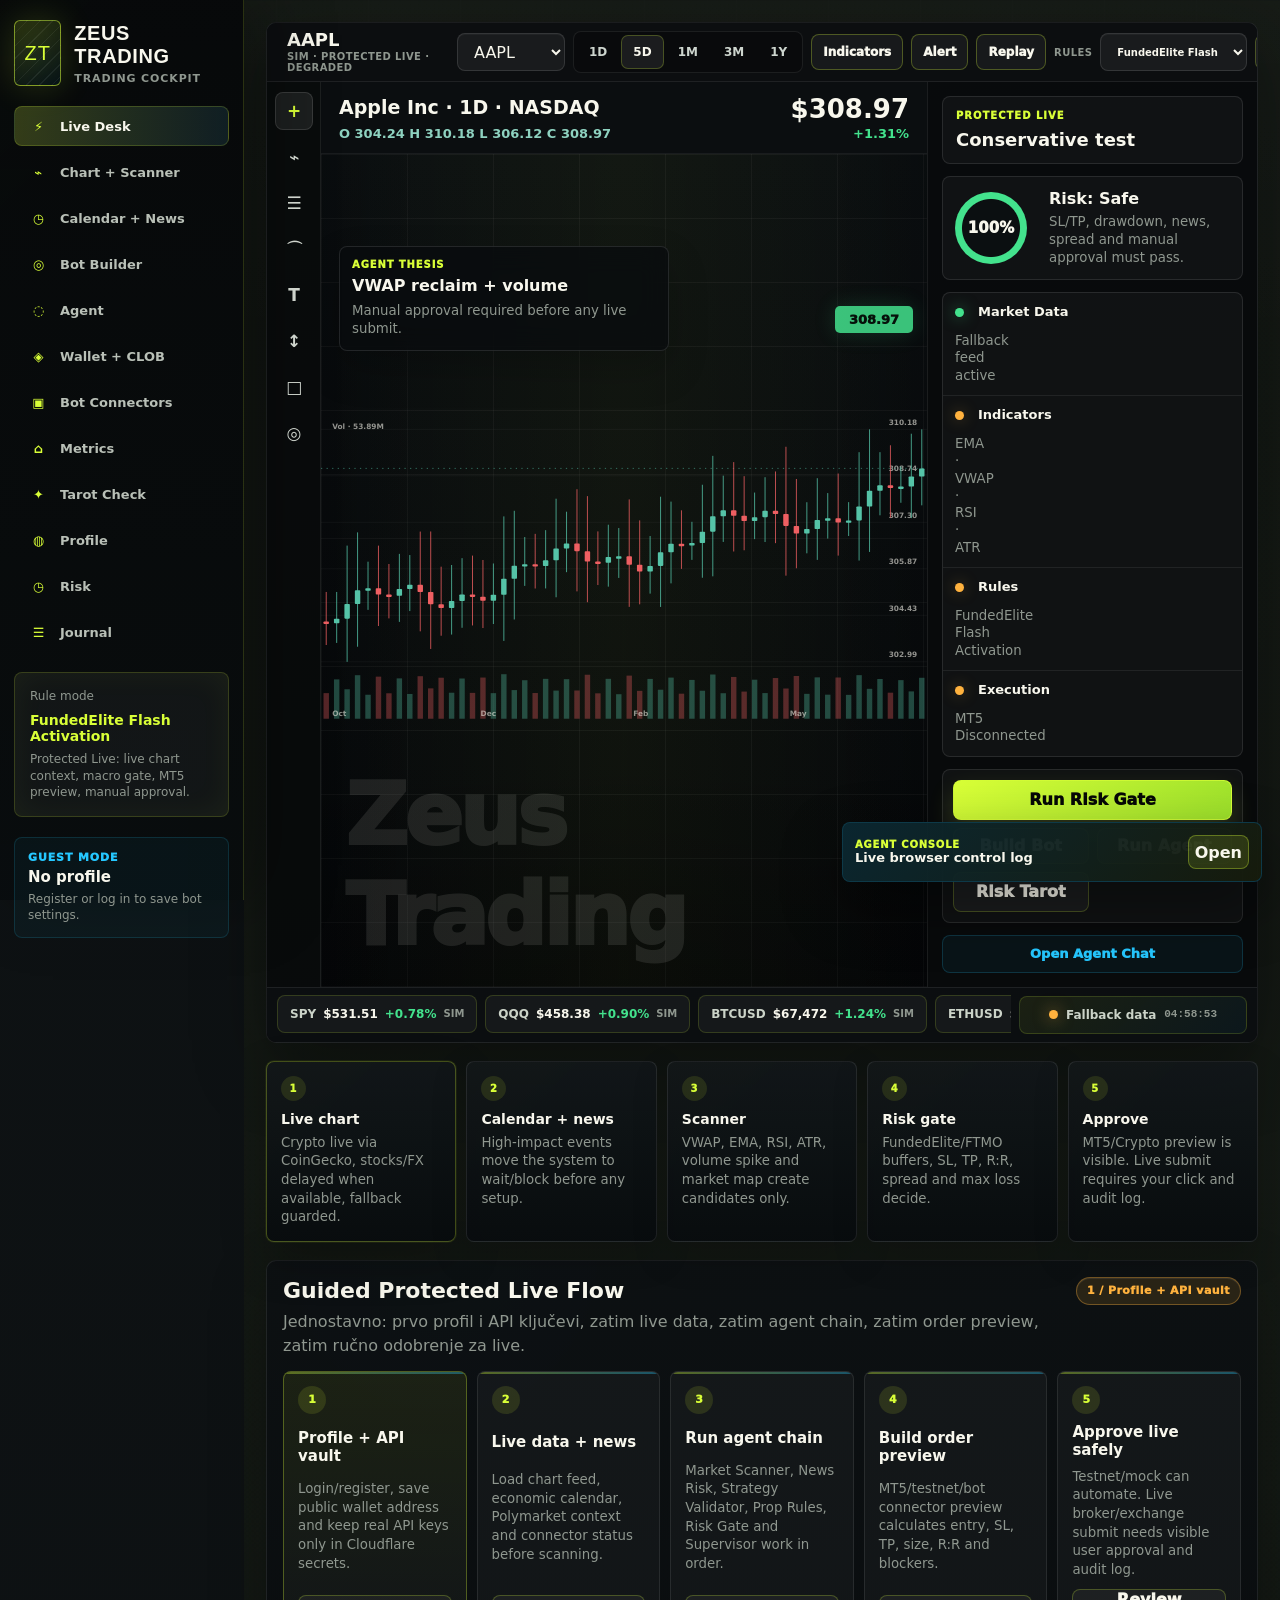
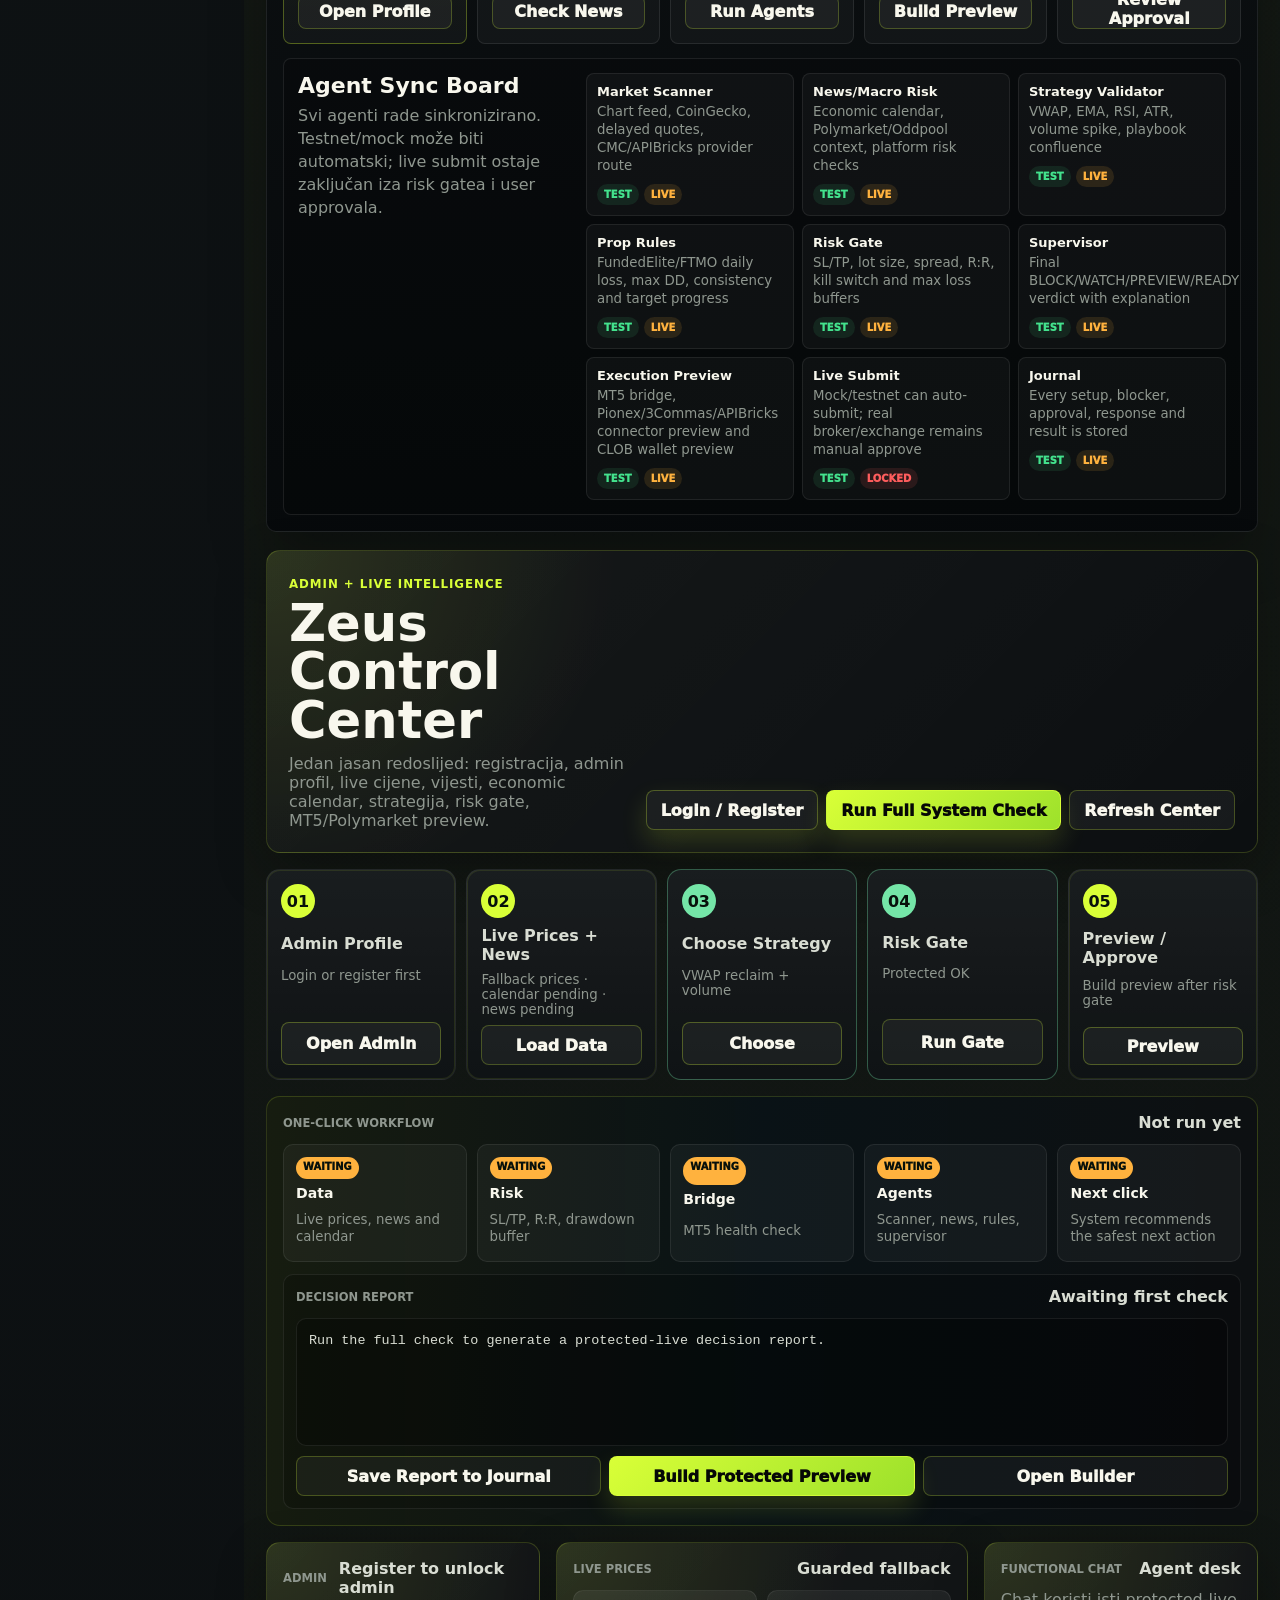
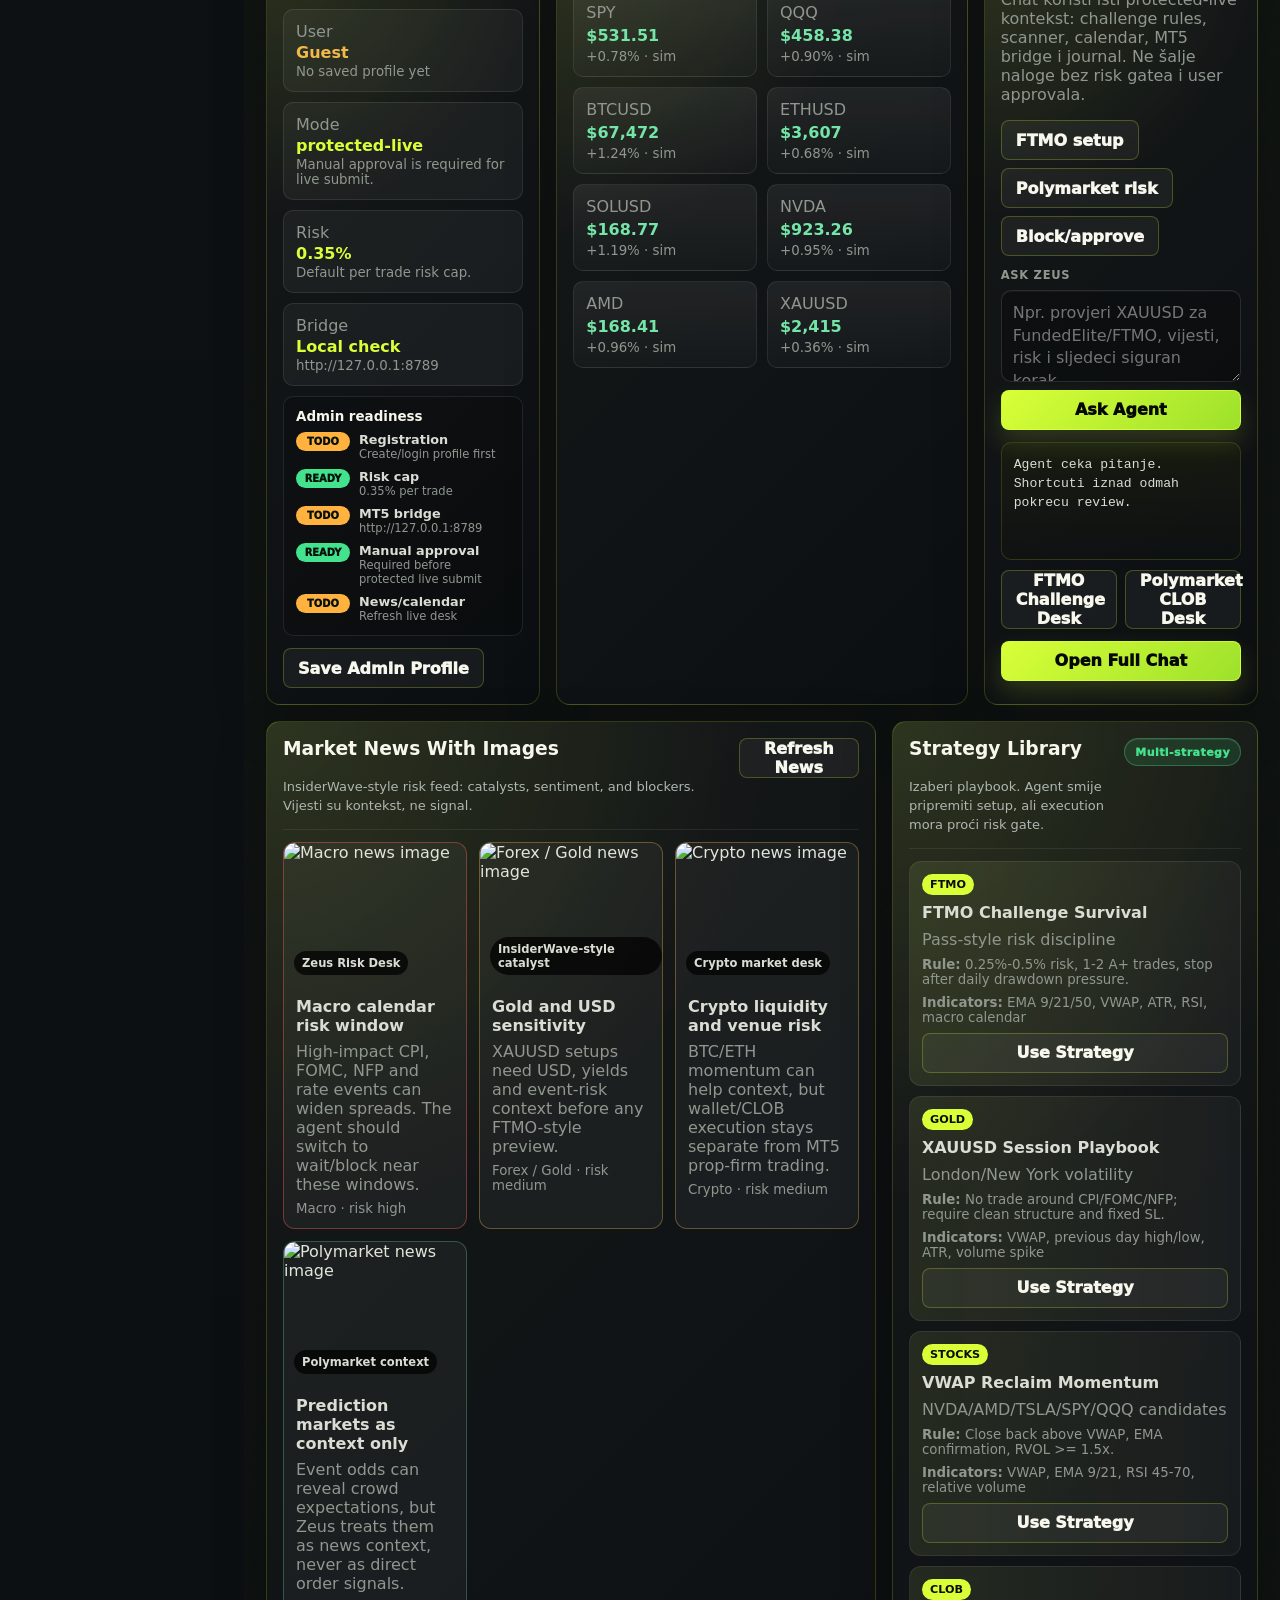
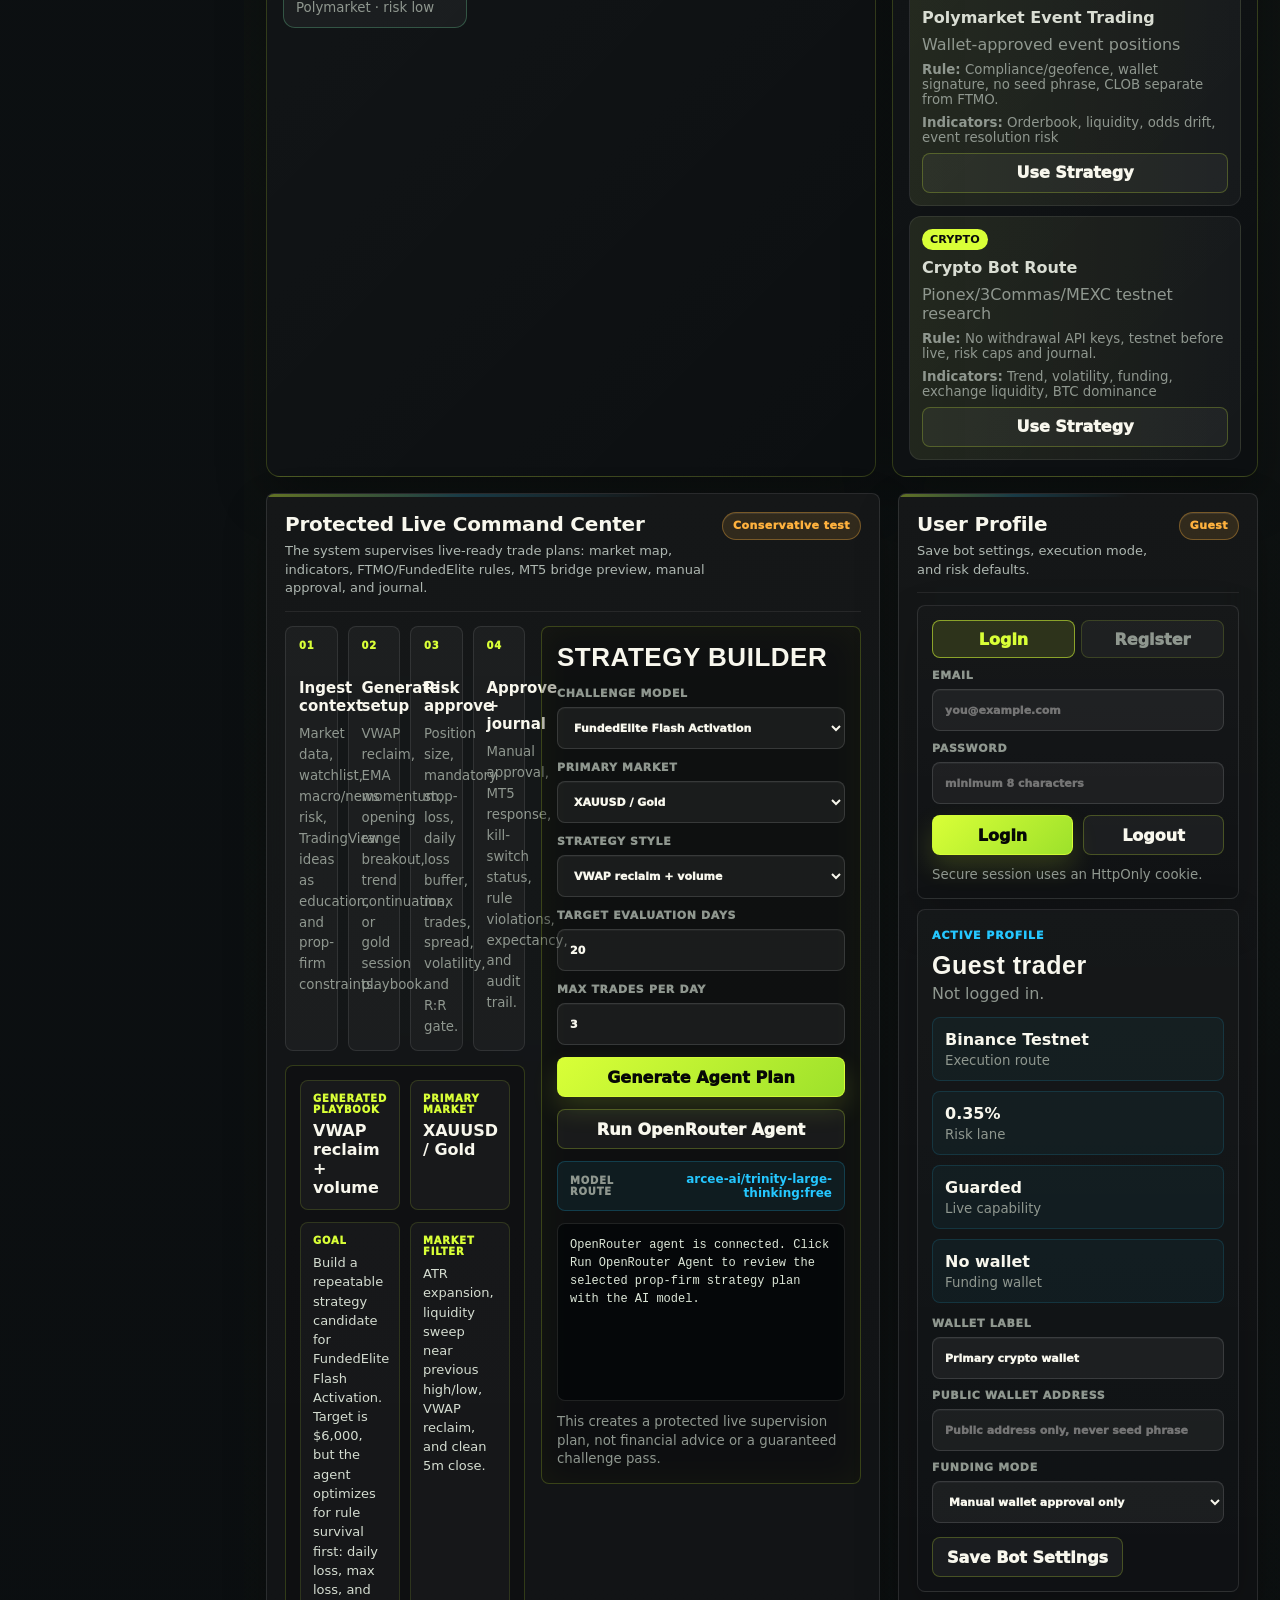
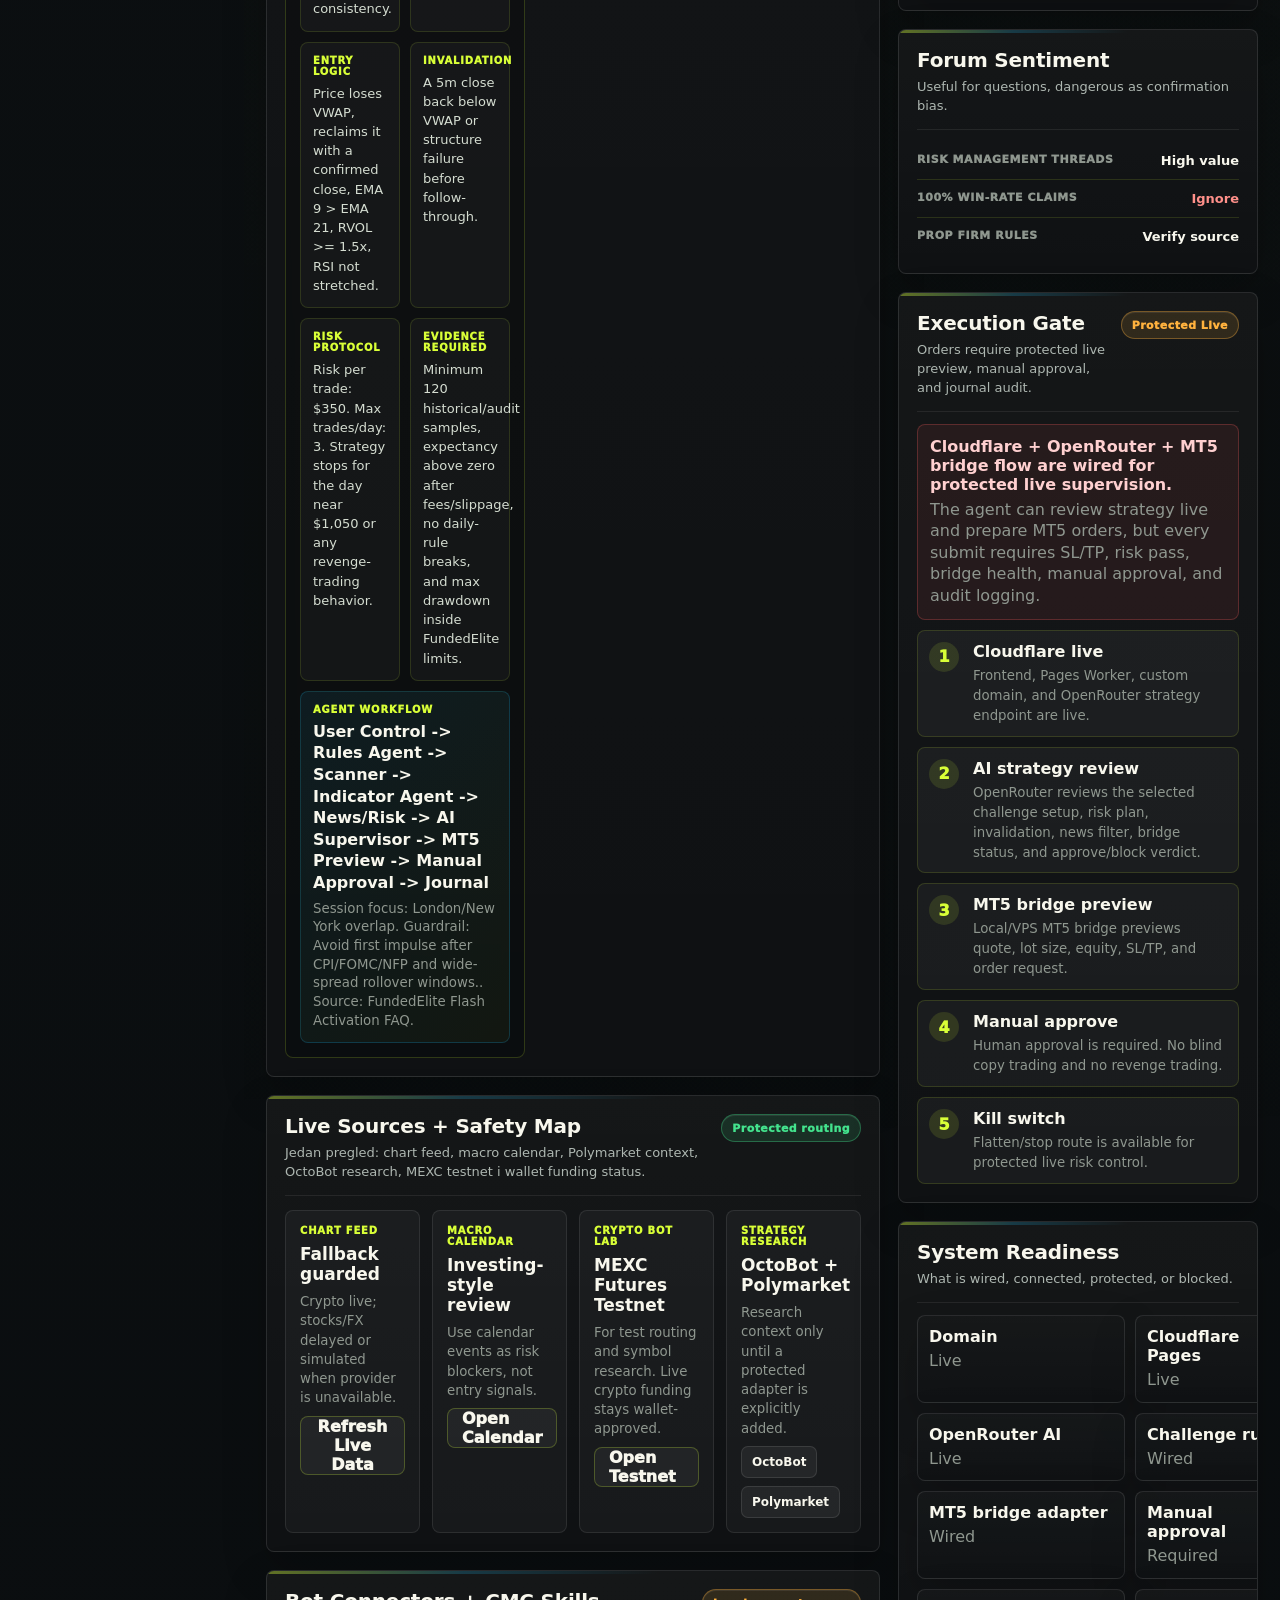
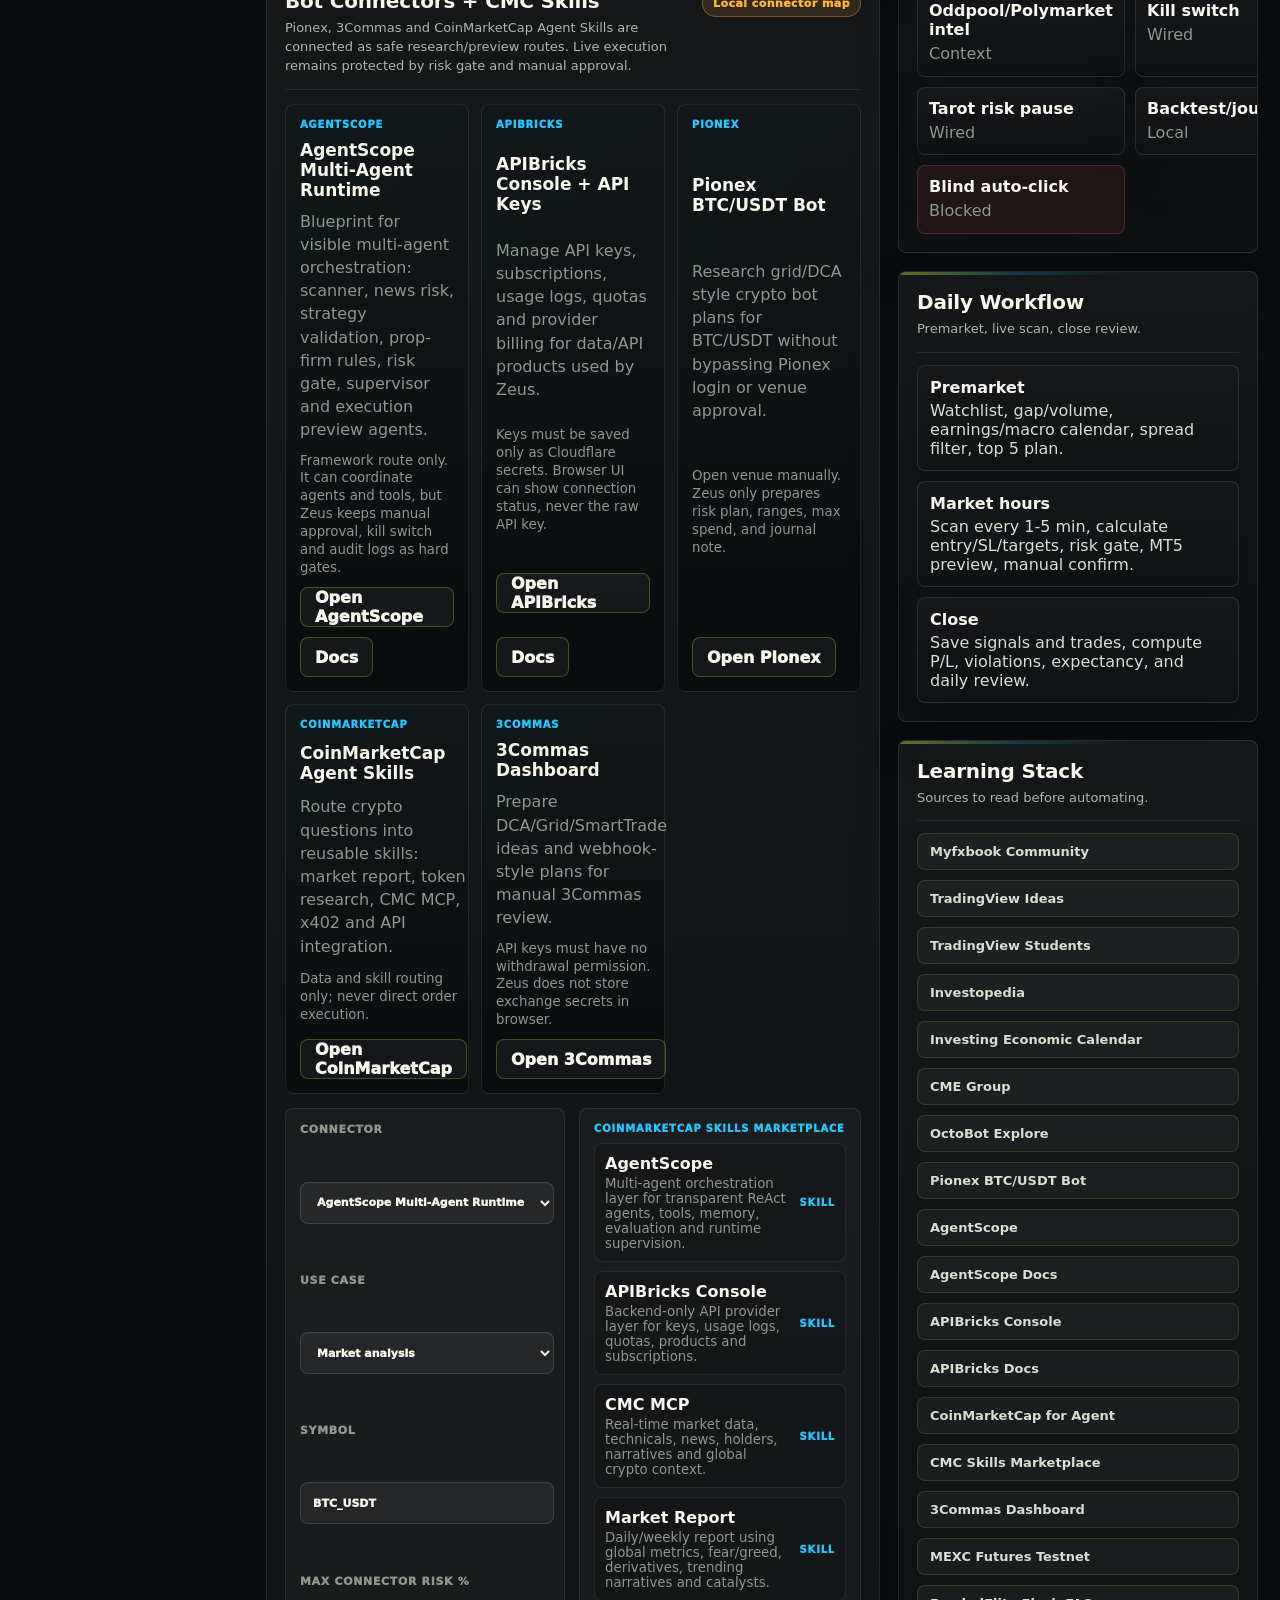
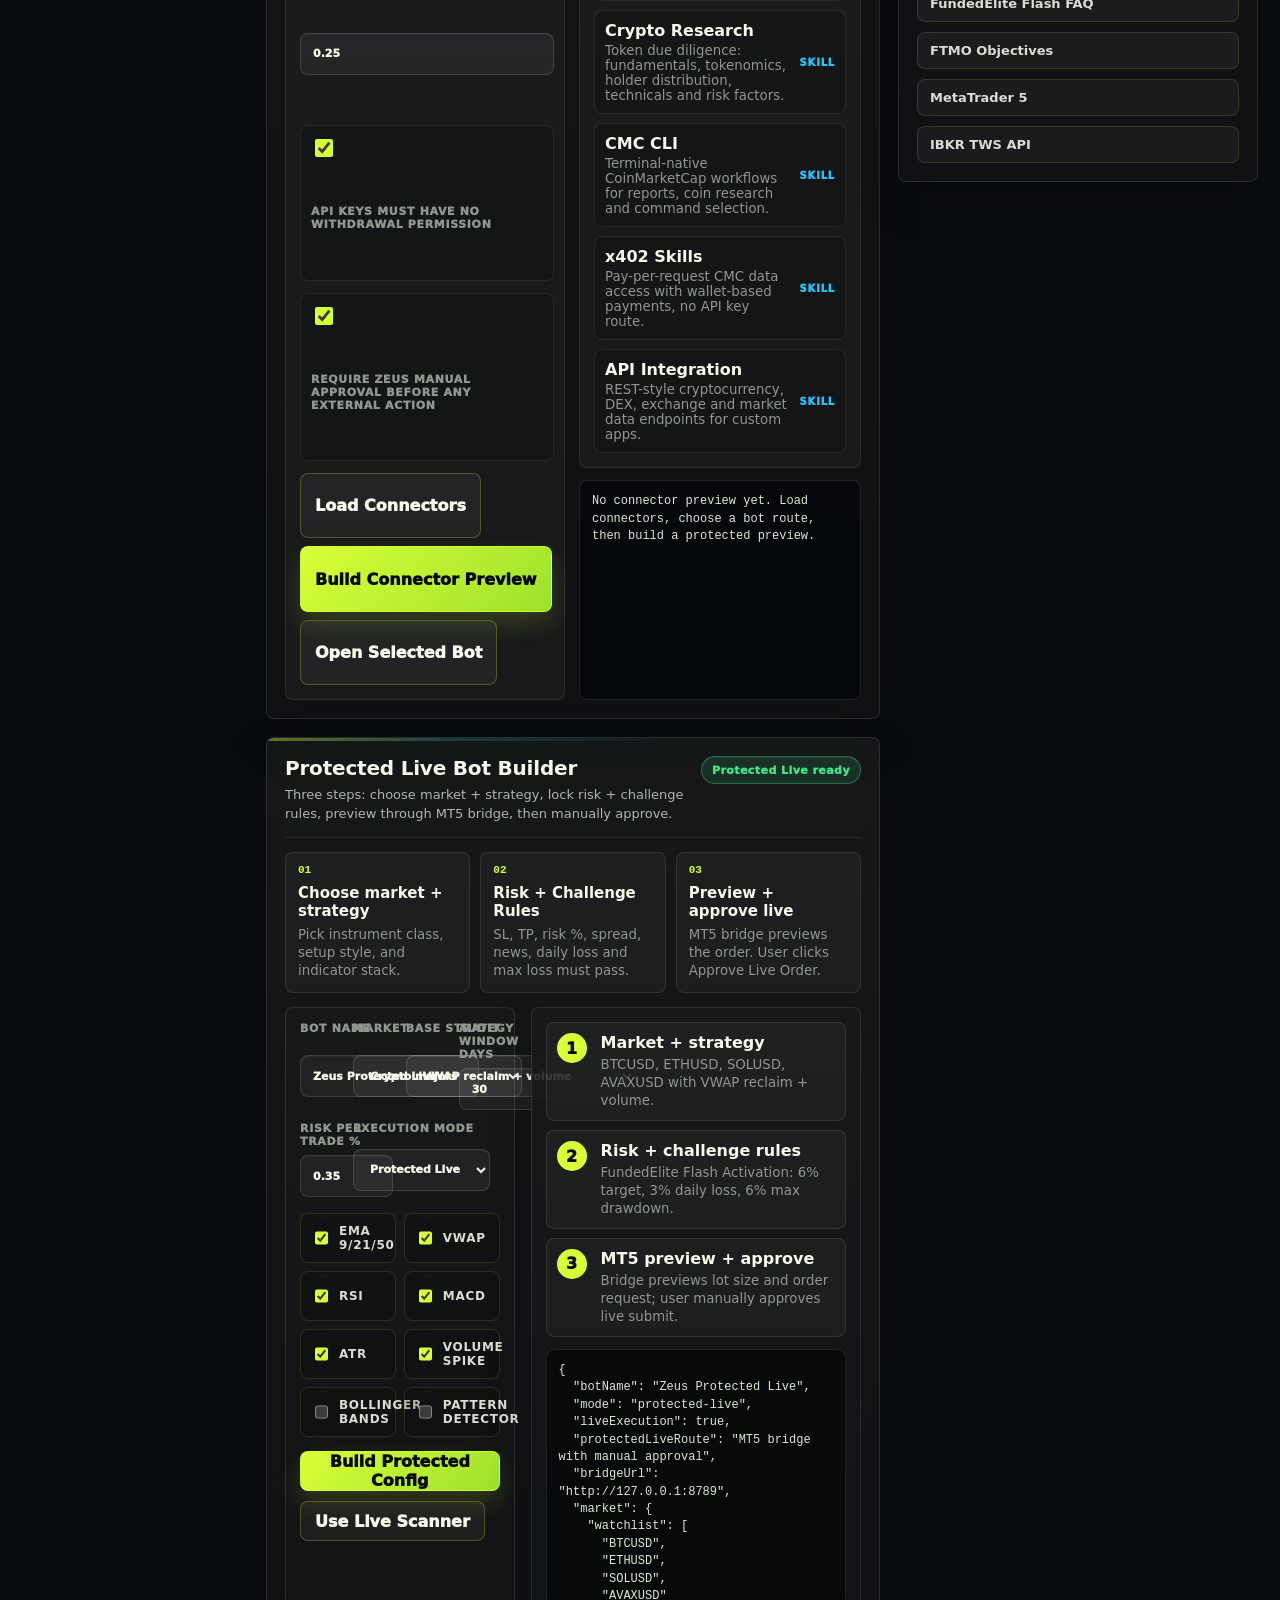
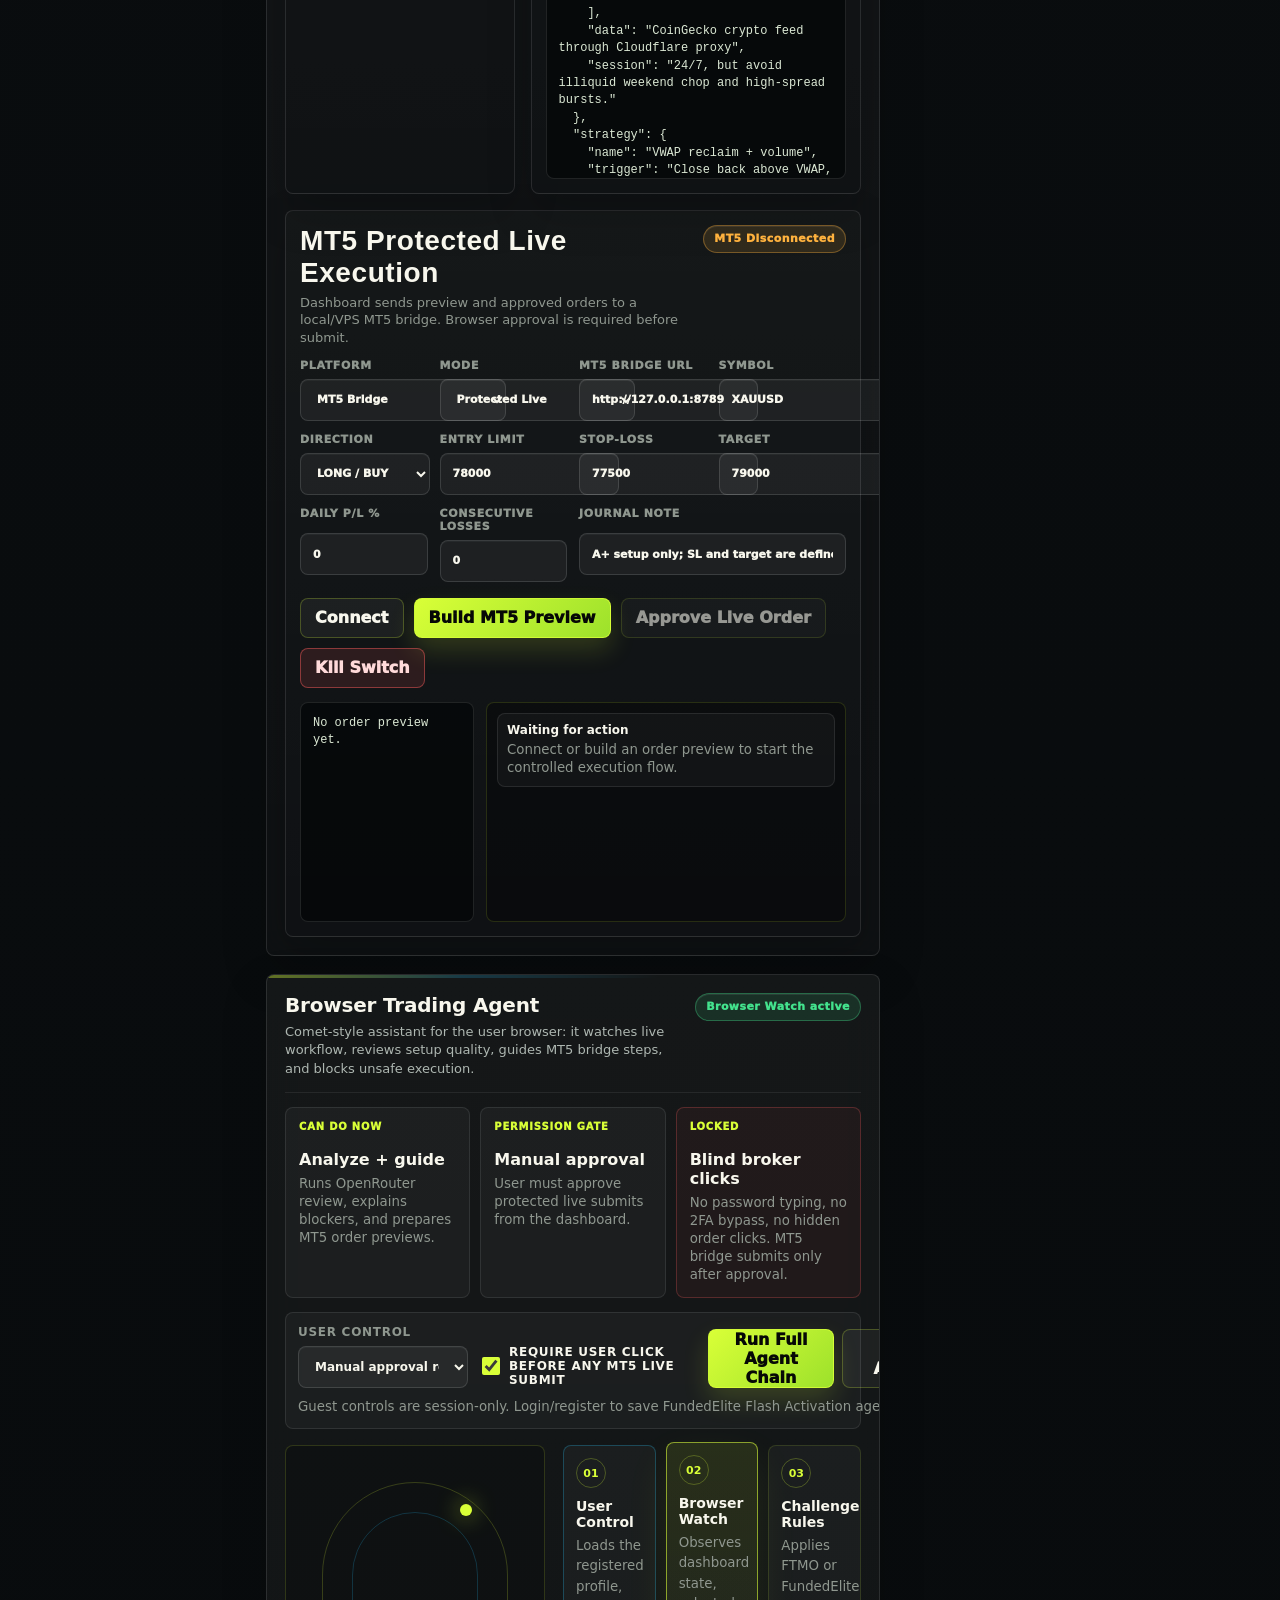
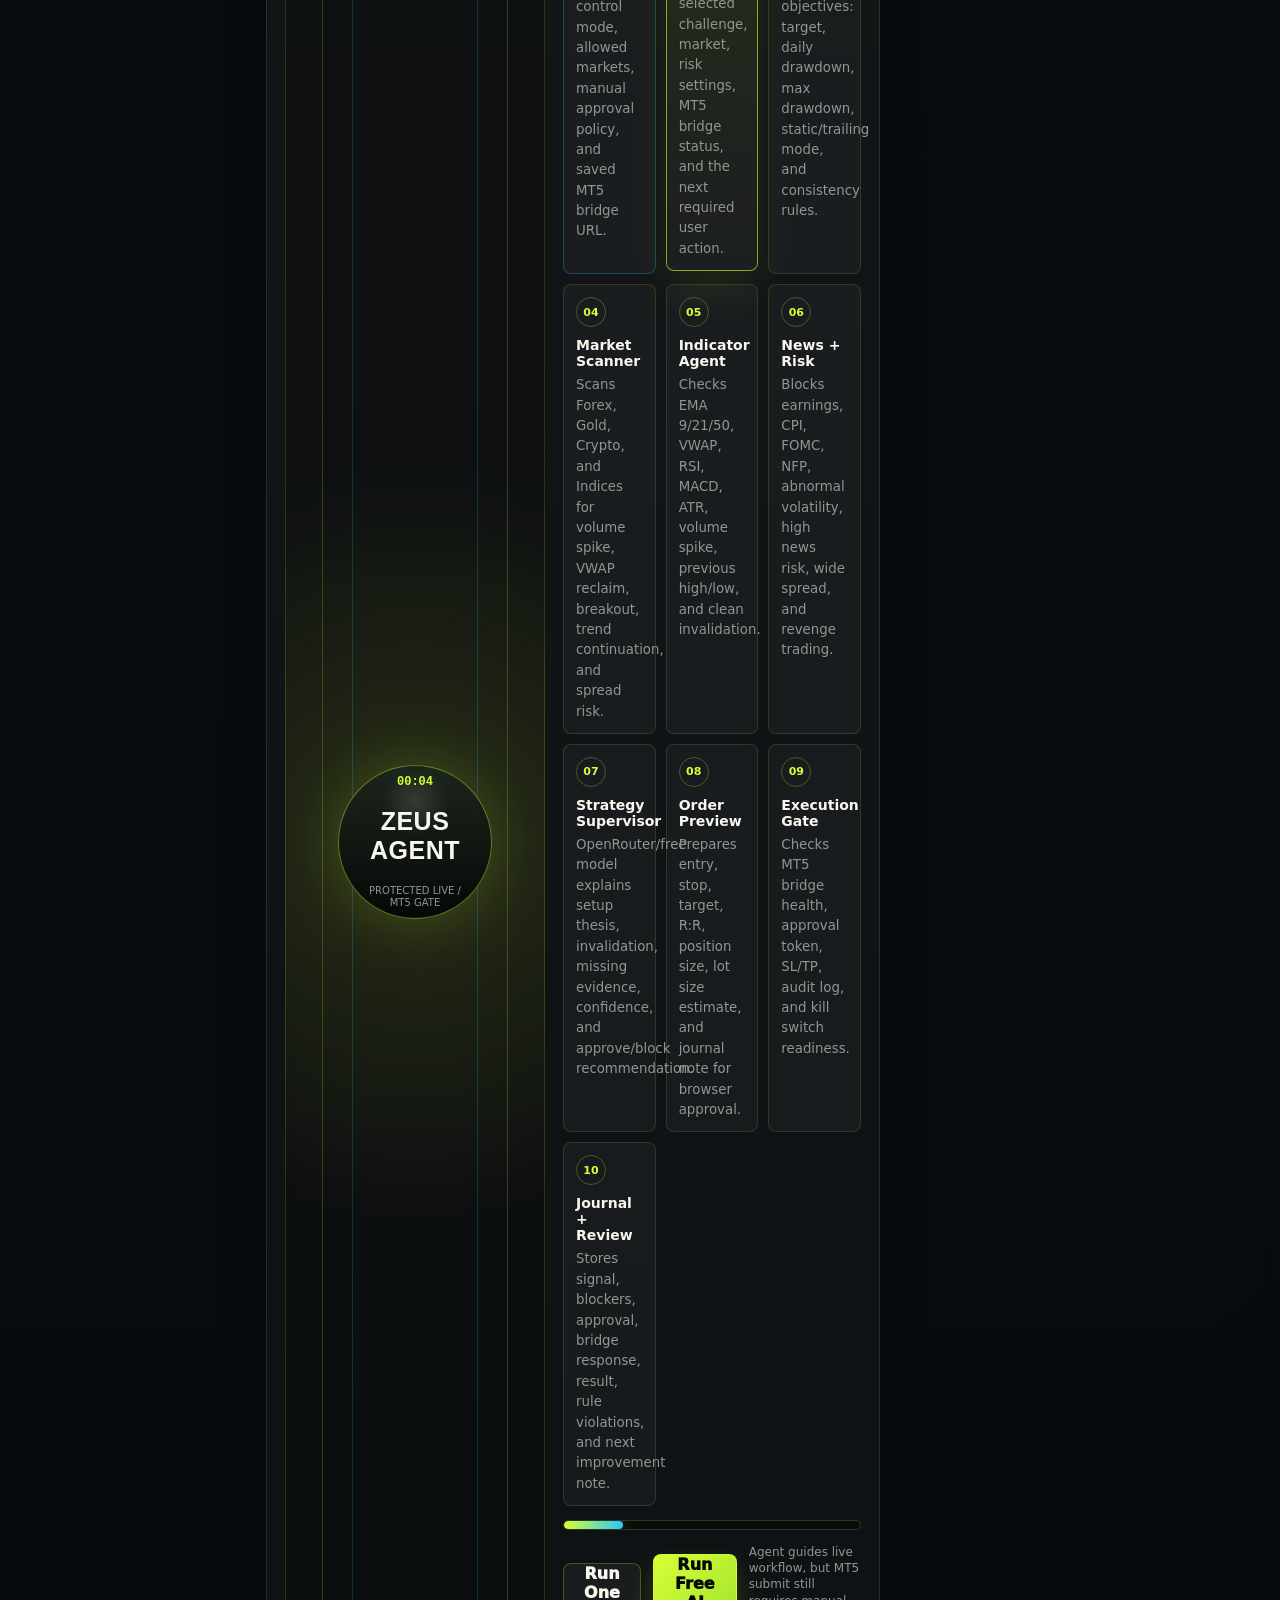
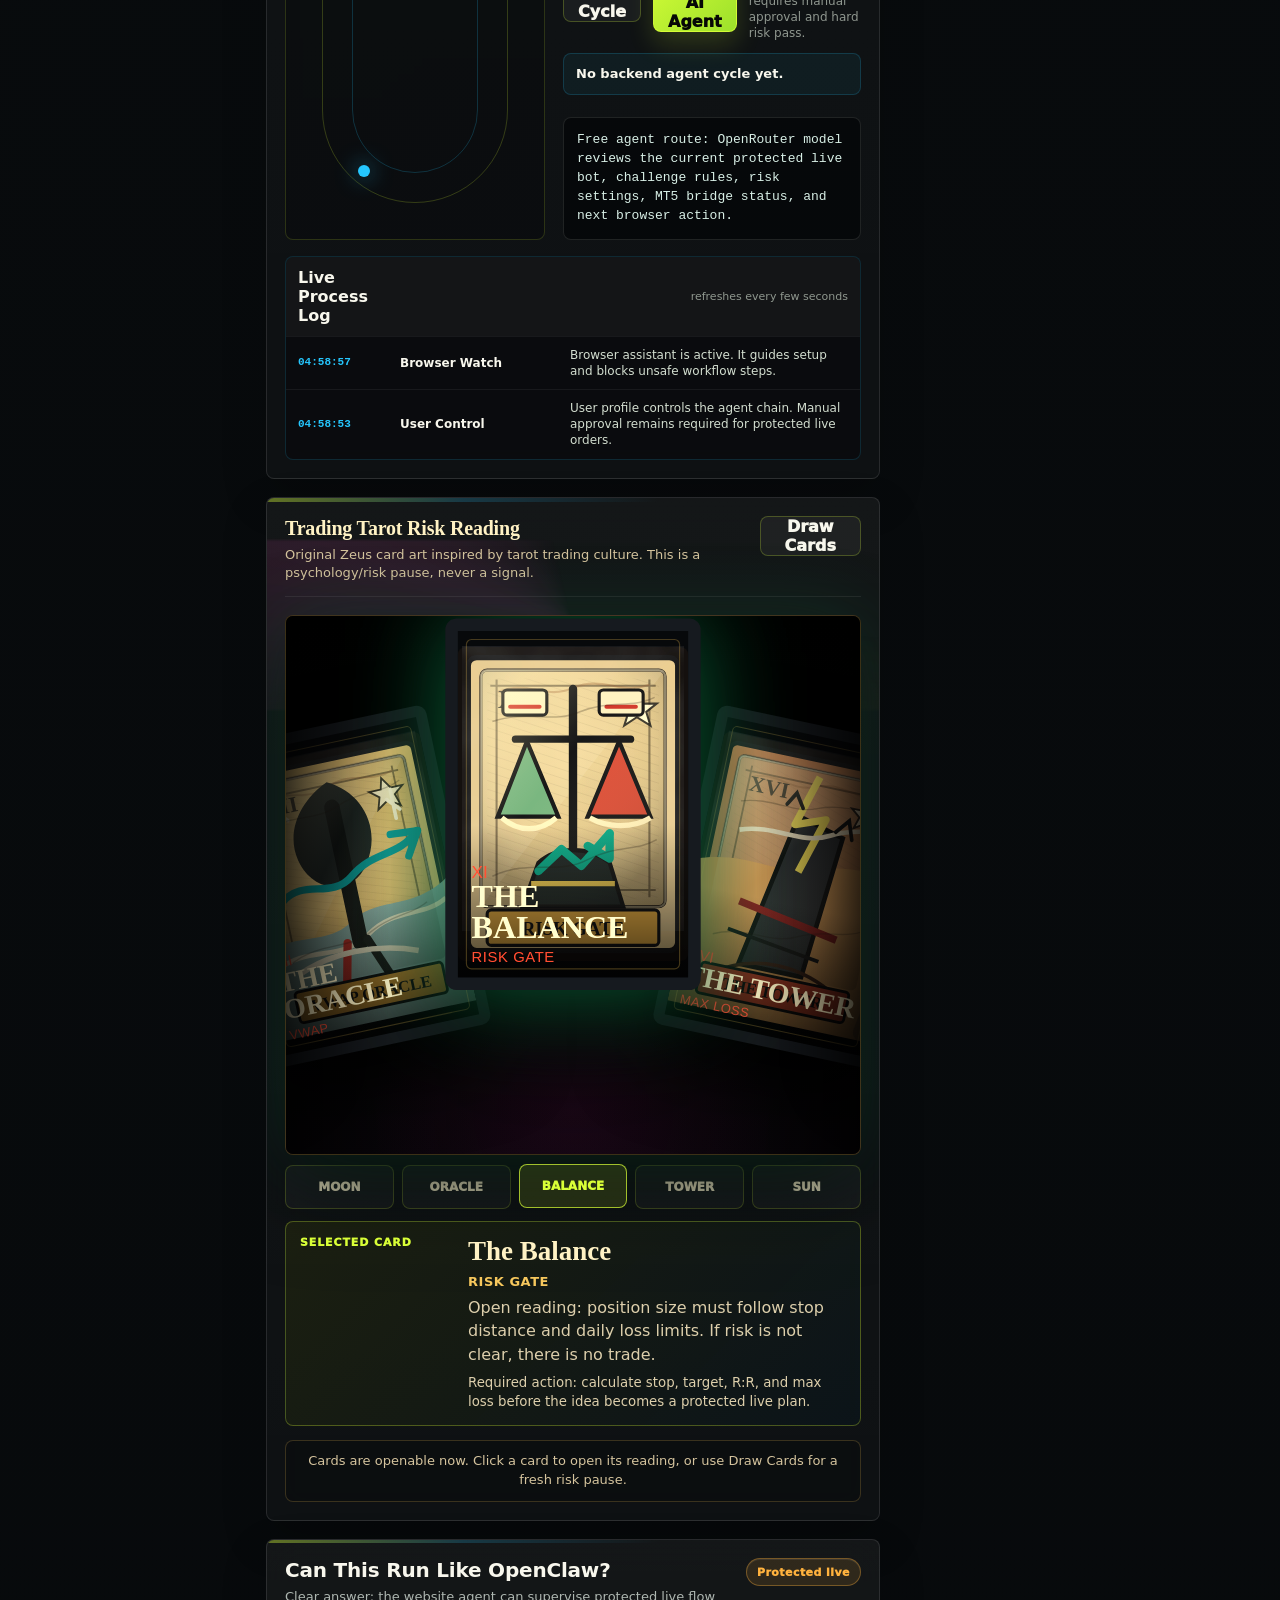
==== commit 7e8e6933: "Add system check report and journal actions" ====
--- a/public/index.html
+++ b/public/index.html
@@ -300,6 +300,18 @@
                 <small>Zeus will refresh live prices/news, run the risk gate, check MT5 bridge, then run the multi-agent supervisor.</small>
               </article>
             </div>
+            <div class="system-check-report-card">
+              <div class="card-title-row">
+                <span>Decision report</span>
+                <strong id="systemCheckDecision">Awaiting first check</strong>
+              </div>
+              <pre id="systemCheckReport" class="system-check-report">Run the full check to generate a protected-live decision report.</pre>
+              <div class="system-check-actions">
+                <button id="systemCheckSaveJournal" class="secondary-action" type="button">Save Report to Journal</button>
+                <button id="systemCheckBuildPreview" class="primary-action" type="button">Build Protected Preview</button>
+                <button id="systemCheckOpenBuilder" class="secondary-action" type="button">Open Builder</button>
+              </div>
+            </div>
           </section>
 
           <div class="control-center-grid">
--- a/public/styles.css
+++ b/public/styles.css
@@ -199,6 +199,36 @@
   line-height: 1.35;
 }
 
+.system-check-report-card {
+  margin-top: 12px;
+  border: 1px solid rgba(255, 255, 255, 0.08);
+  border-radius: 10px;
+  padding: 12px;
+  background: rgba(0, 0, 0, 0.2);
+}
+
+.system-check-report {
+  min-height: 128px;
+  max-height: 260px;
+  overflow: auto;
+  white-space: pre-wrap;
+  margin: 0;
+  border: 1px solid rgba(255, 255, 255, 0.08);
+  border-radius: 10px;
+  padding: 12px;
+  color: var(--text);
+  background: rgba(0, 0, 0, 0.26);
+  font-size: 0.84rem;
+  line-height: 1.45;
+}
+
+.system-check-actions {
+  display: grid;
+  grid-template-columns: repeat(3, minmax(0, 1fr));
+  gap: 8px;
+  margin-top: 10px;
+}
+
 .admin-console-card,
 .market-board-card,
 .agent-chat-card,
@@ -521,6 +551,7 @@
   .control-center-grid,
   .start-here-flow,
   .system-check-timeline,
+  .system-check-actions,
   .live-intel-grid {
     grid-template-columns: 1fr;
   }
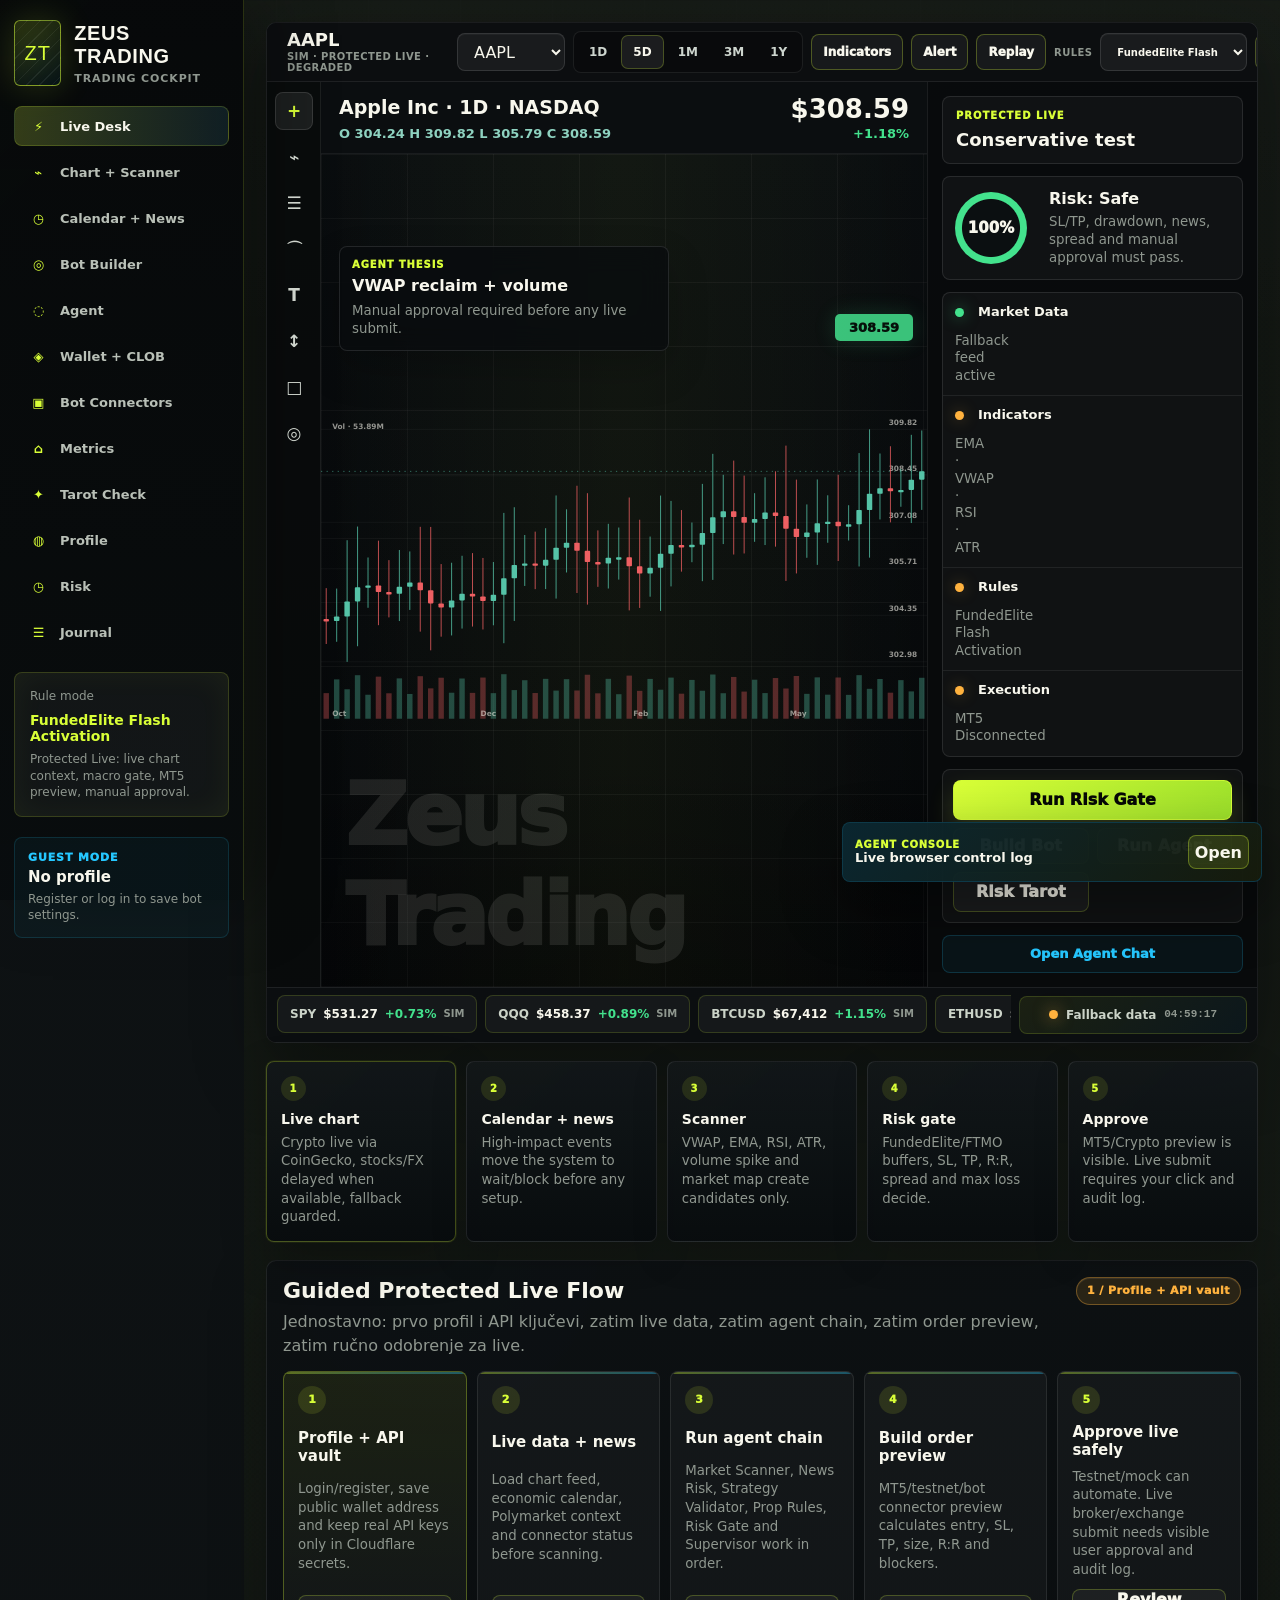
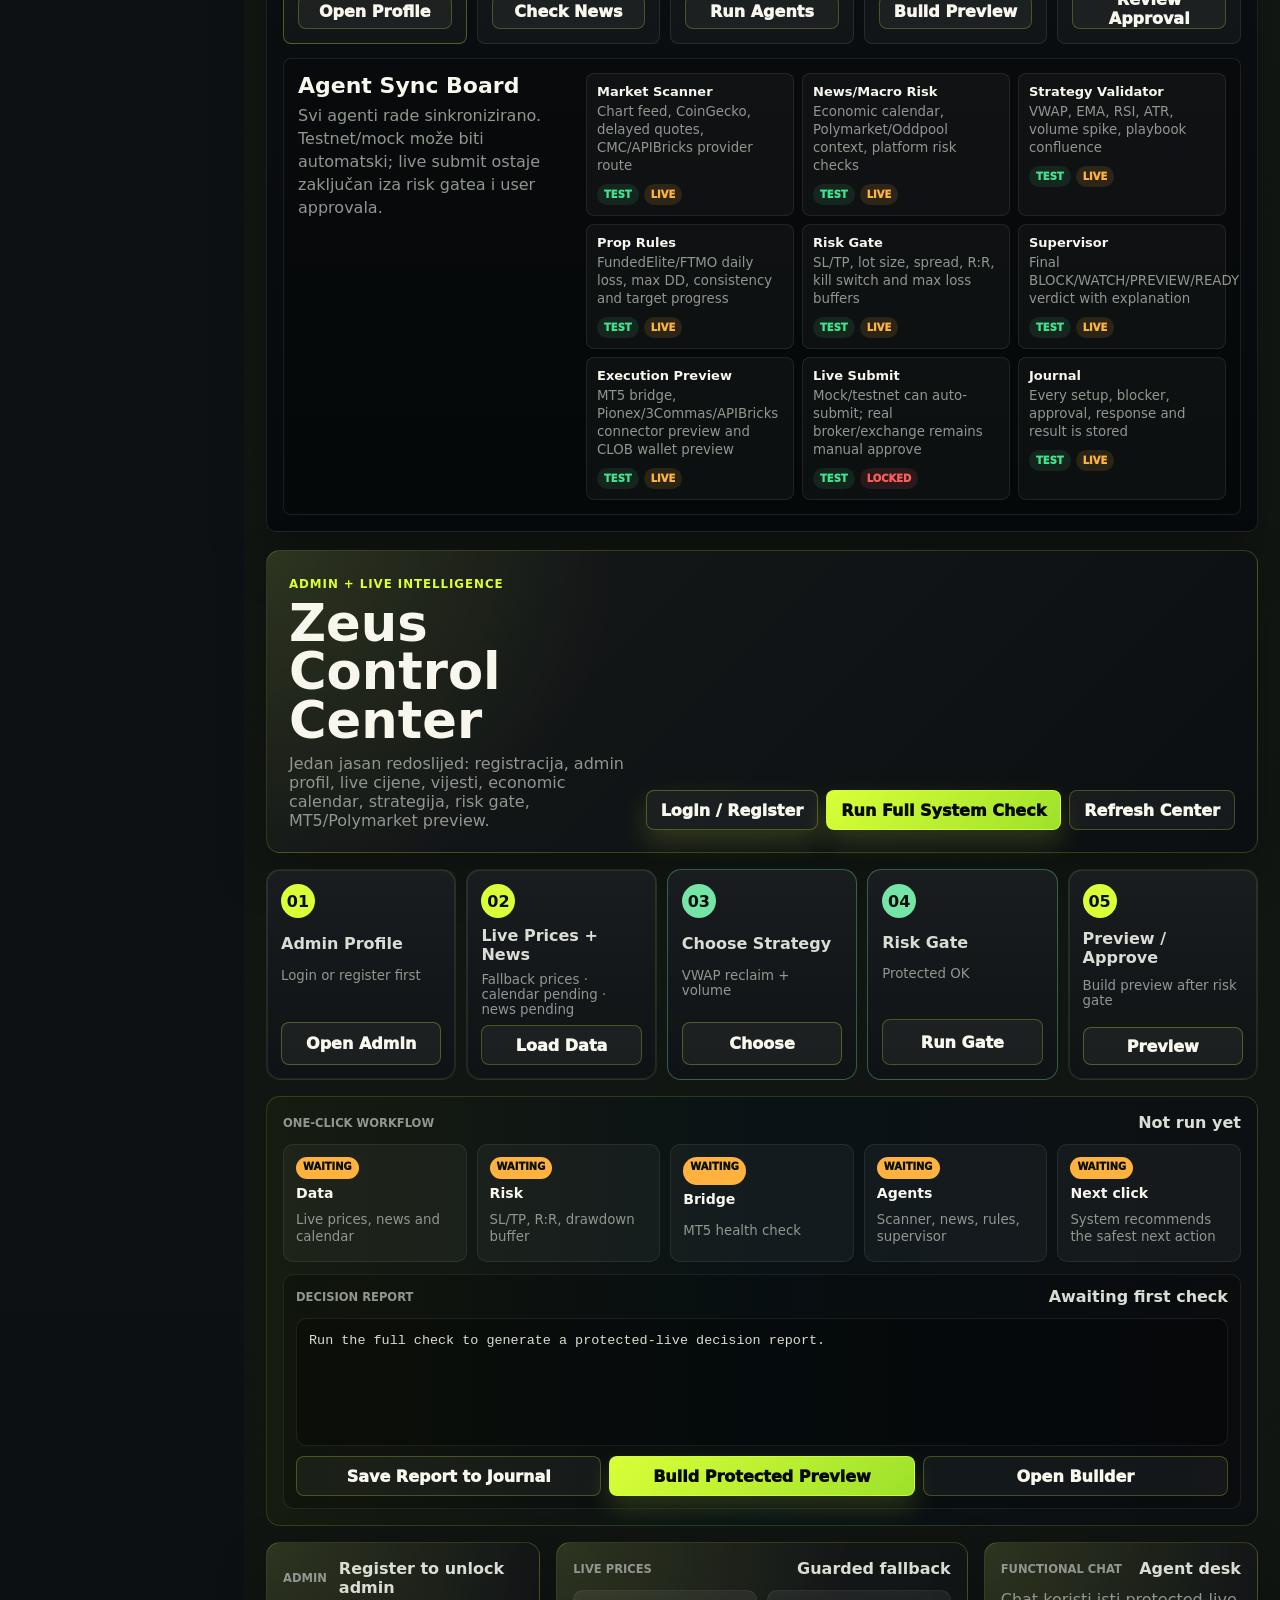
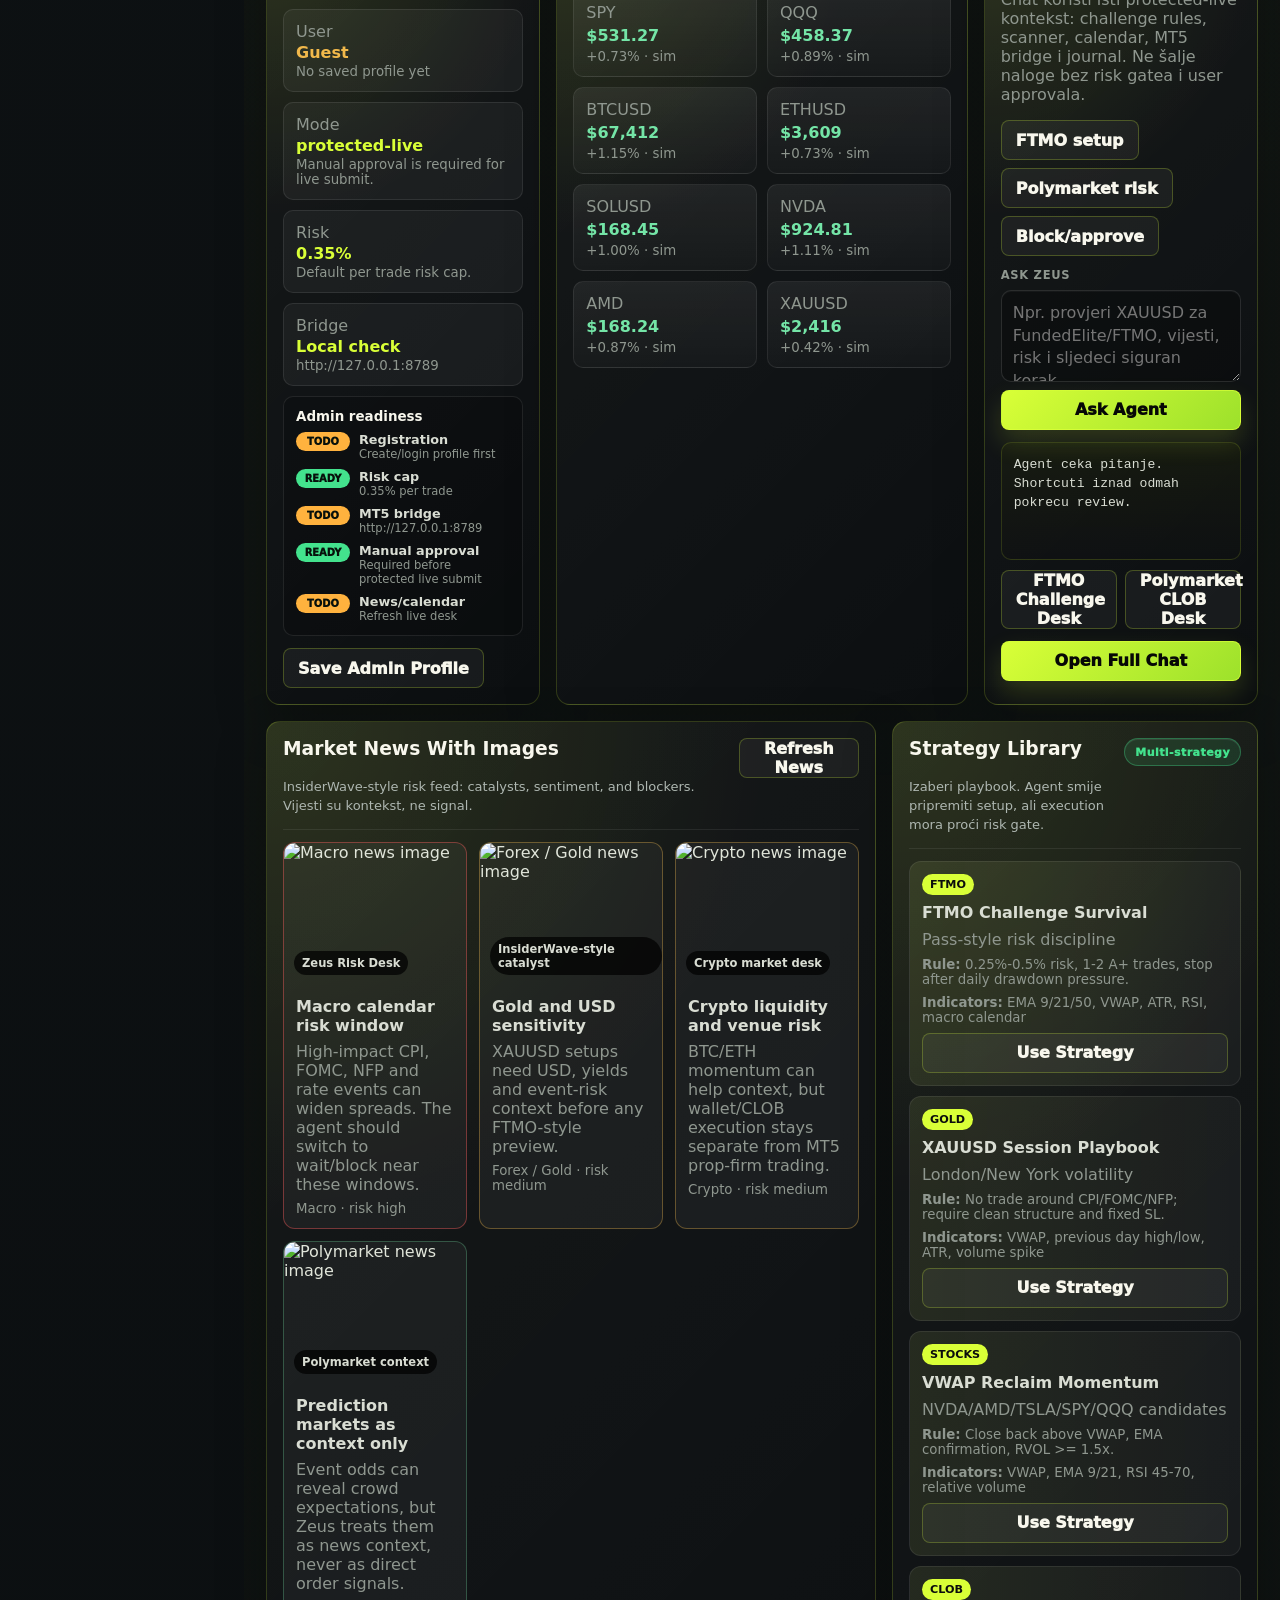
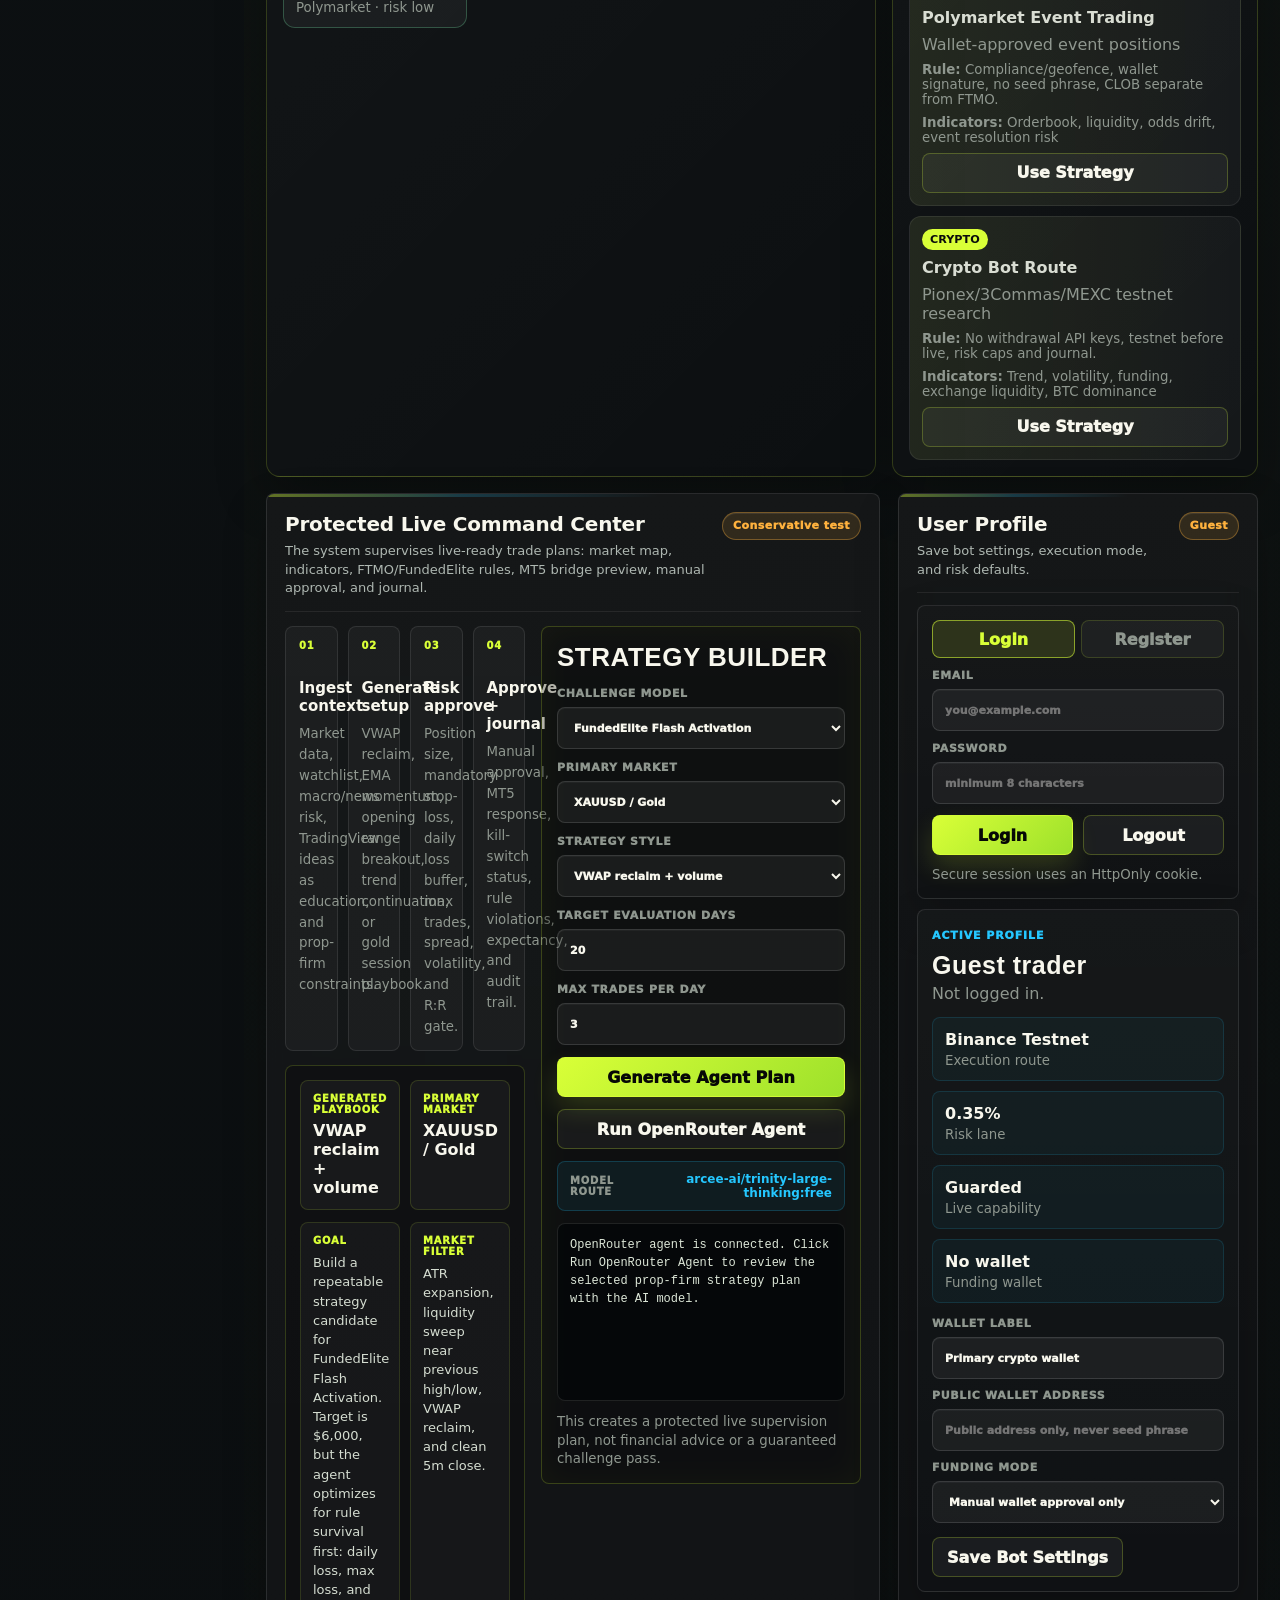
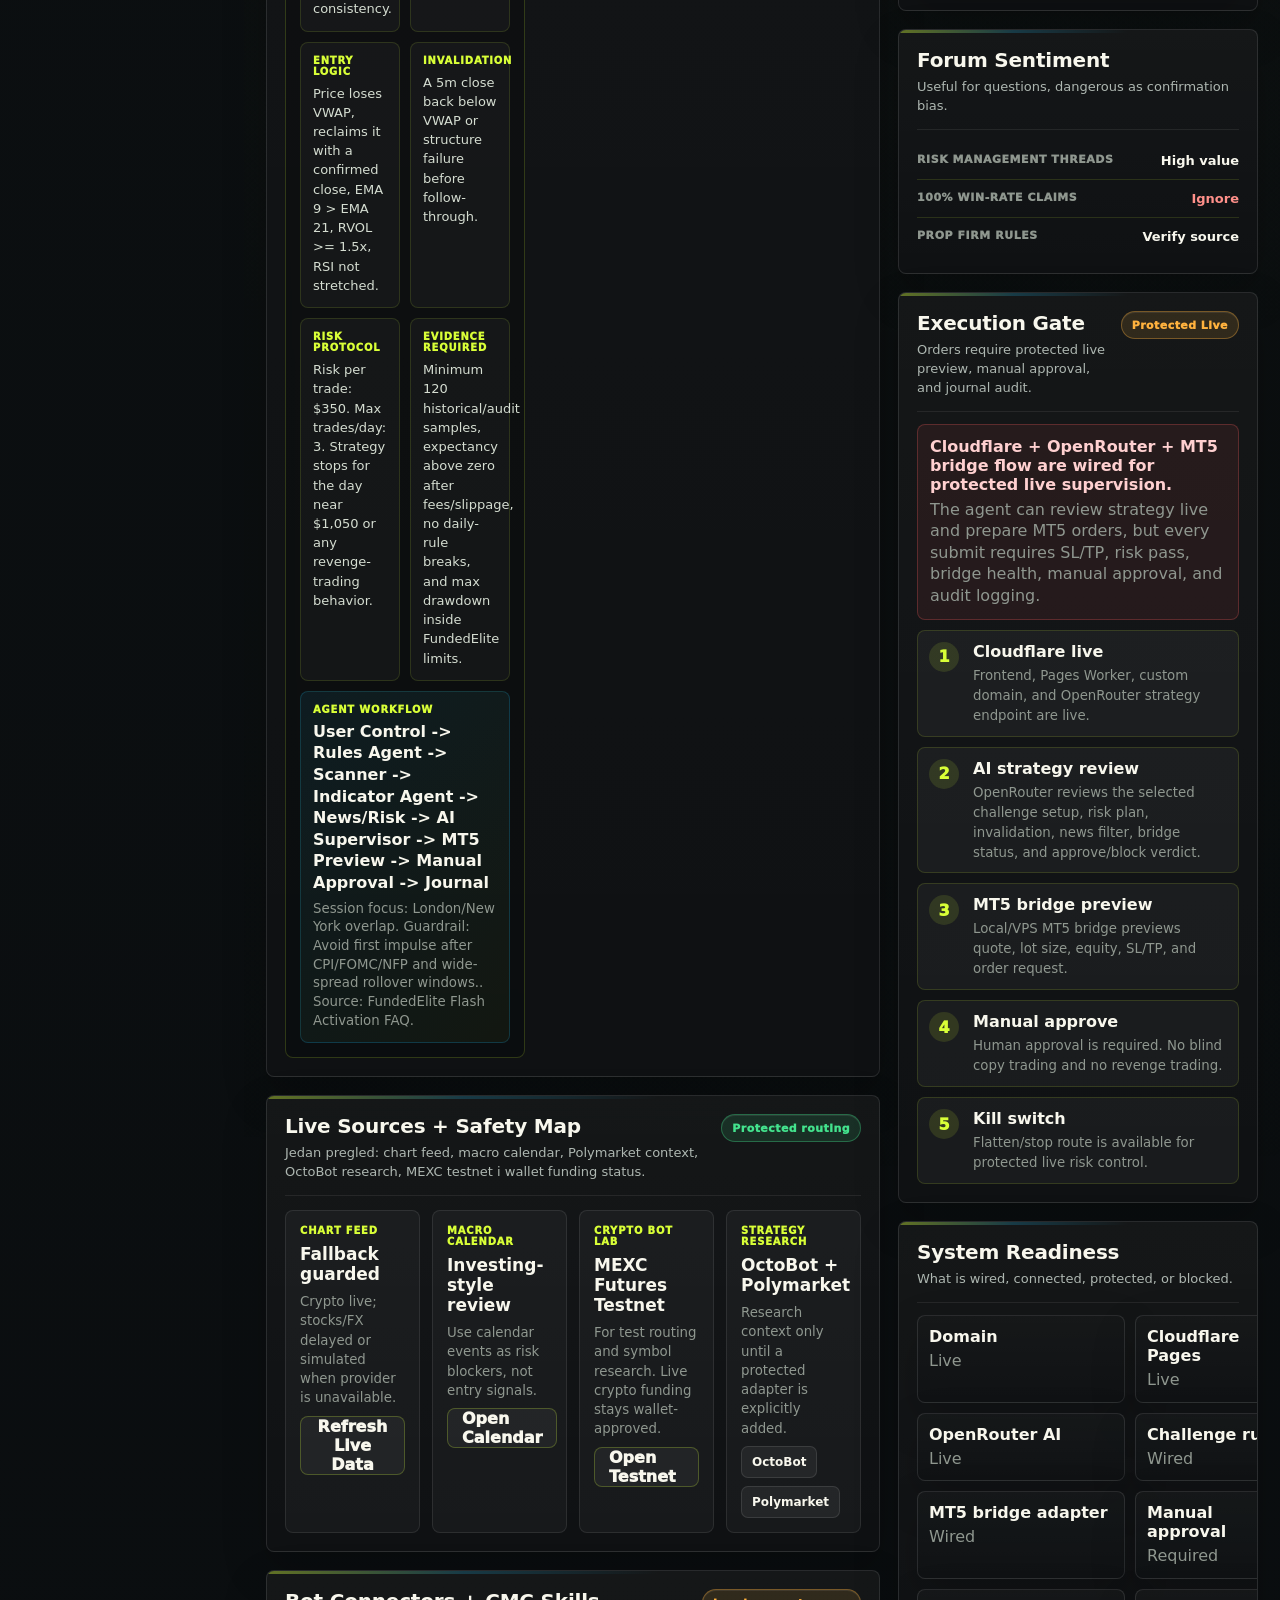
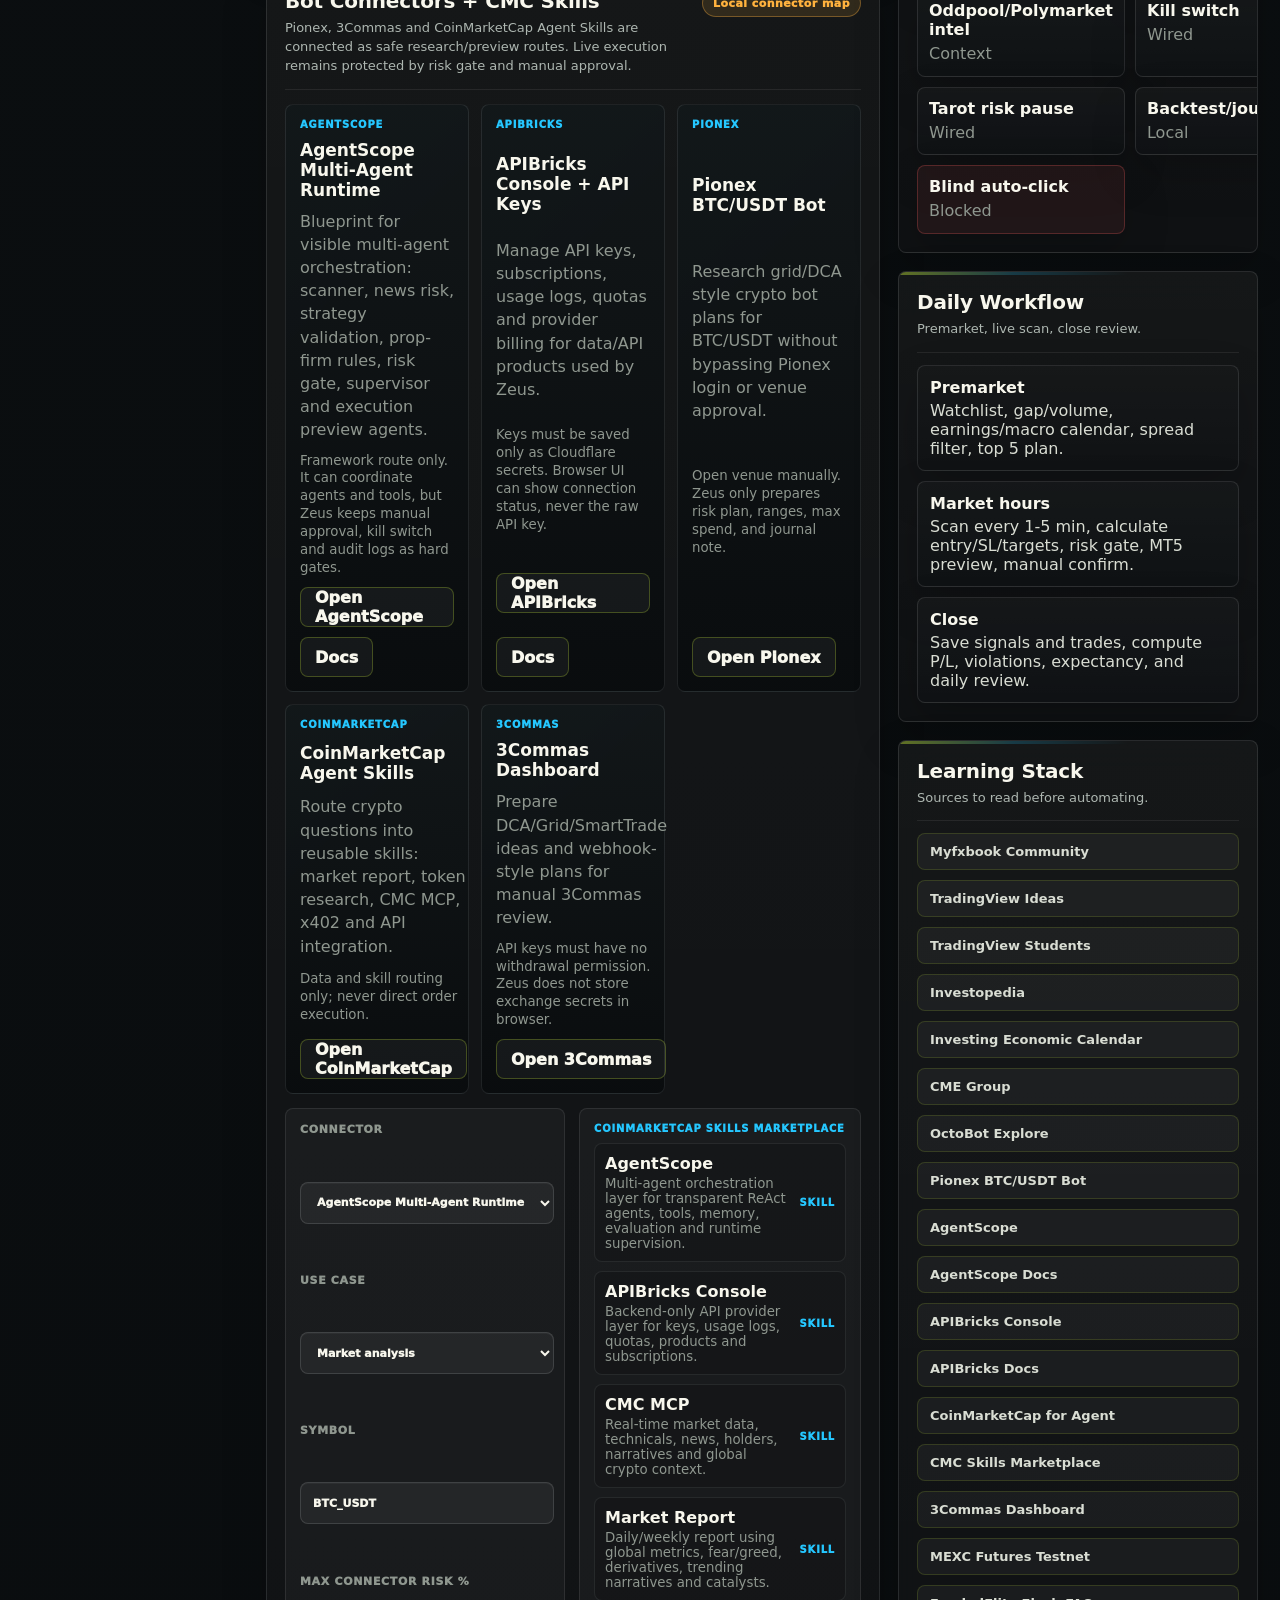
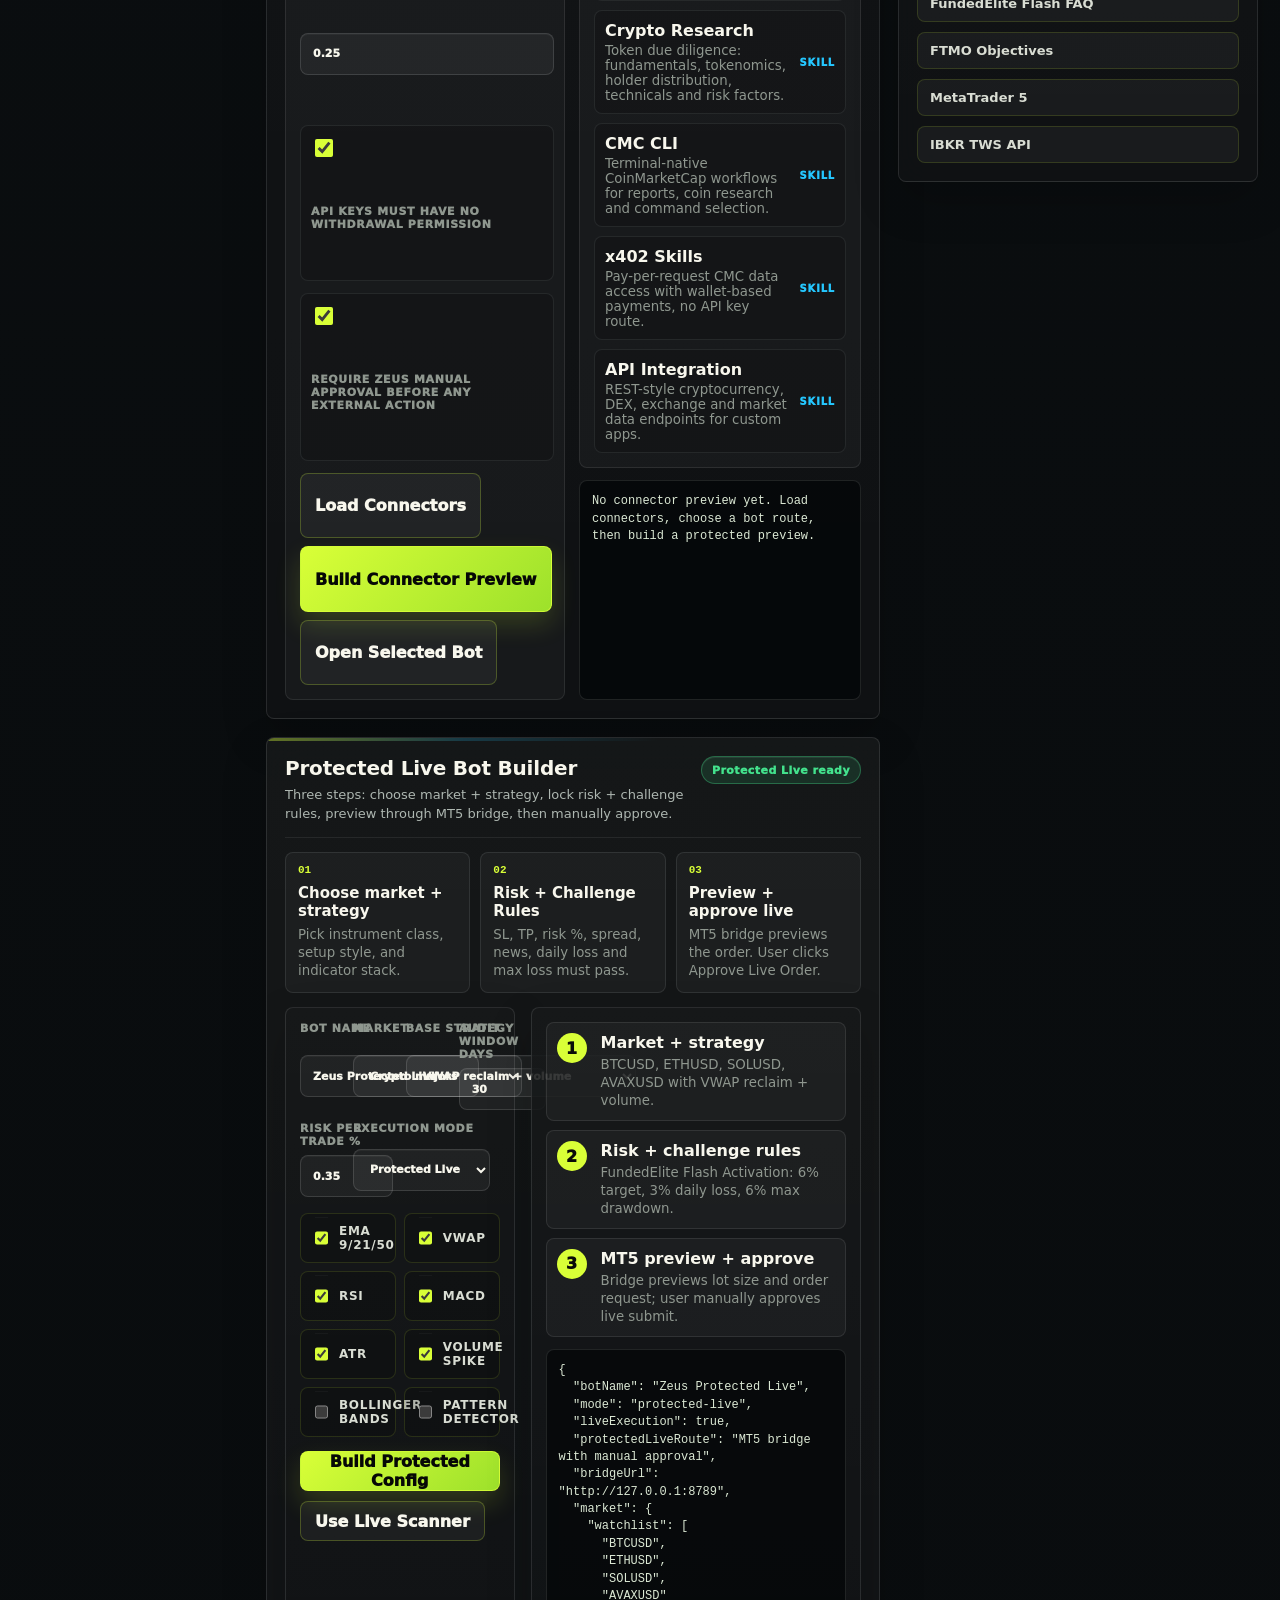
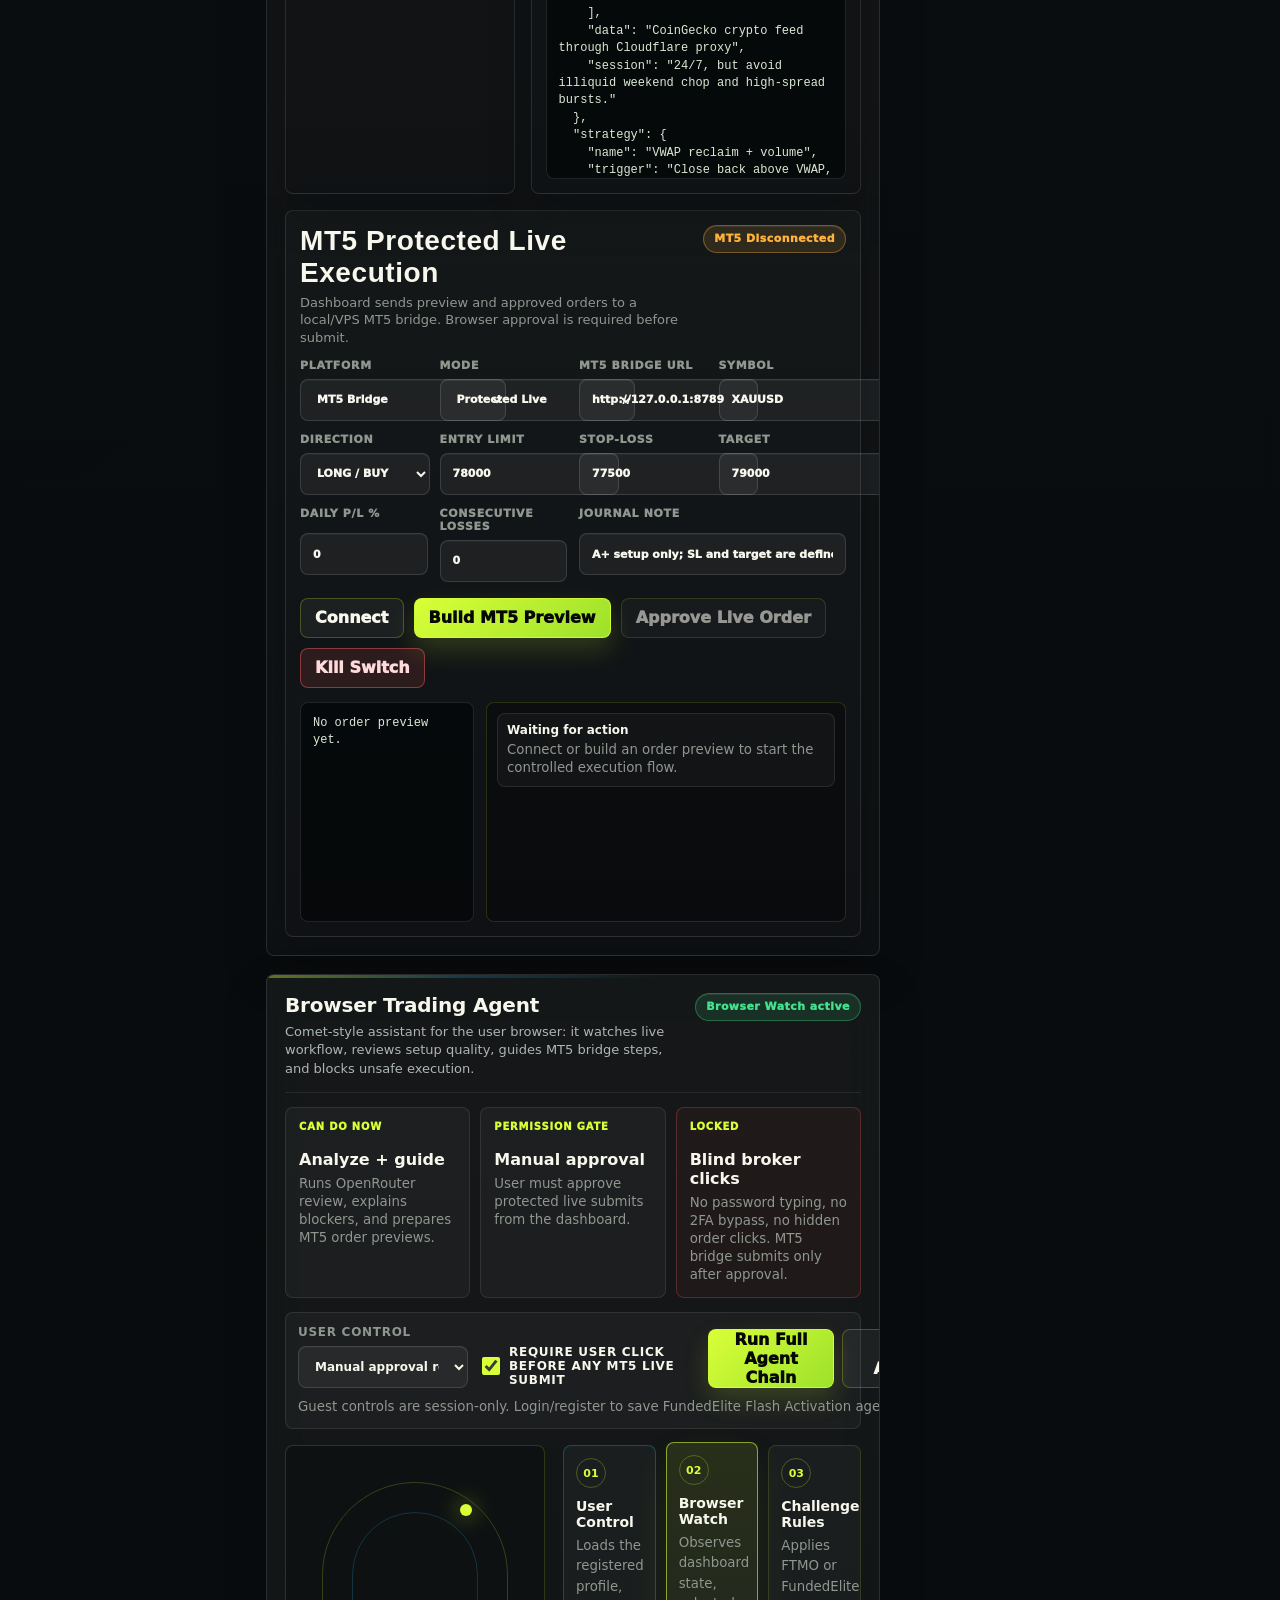
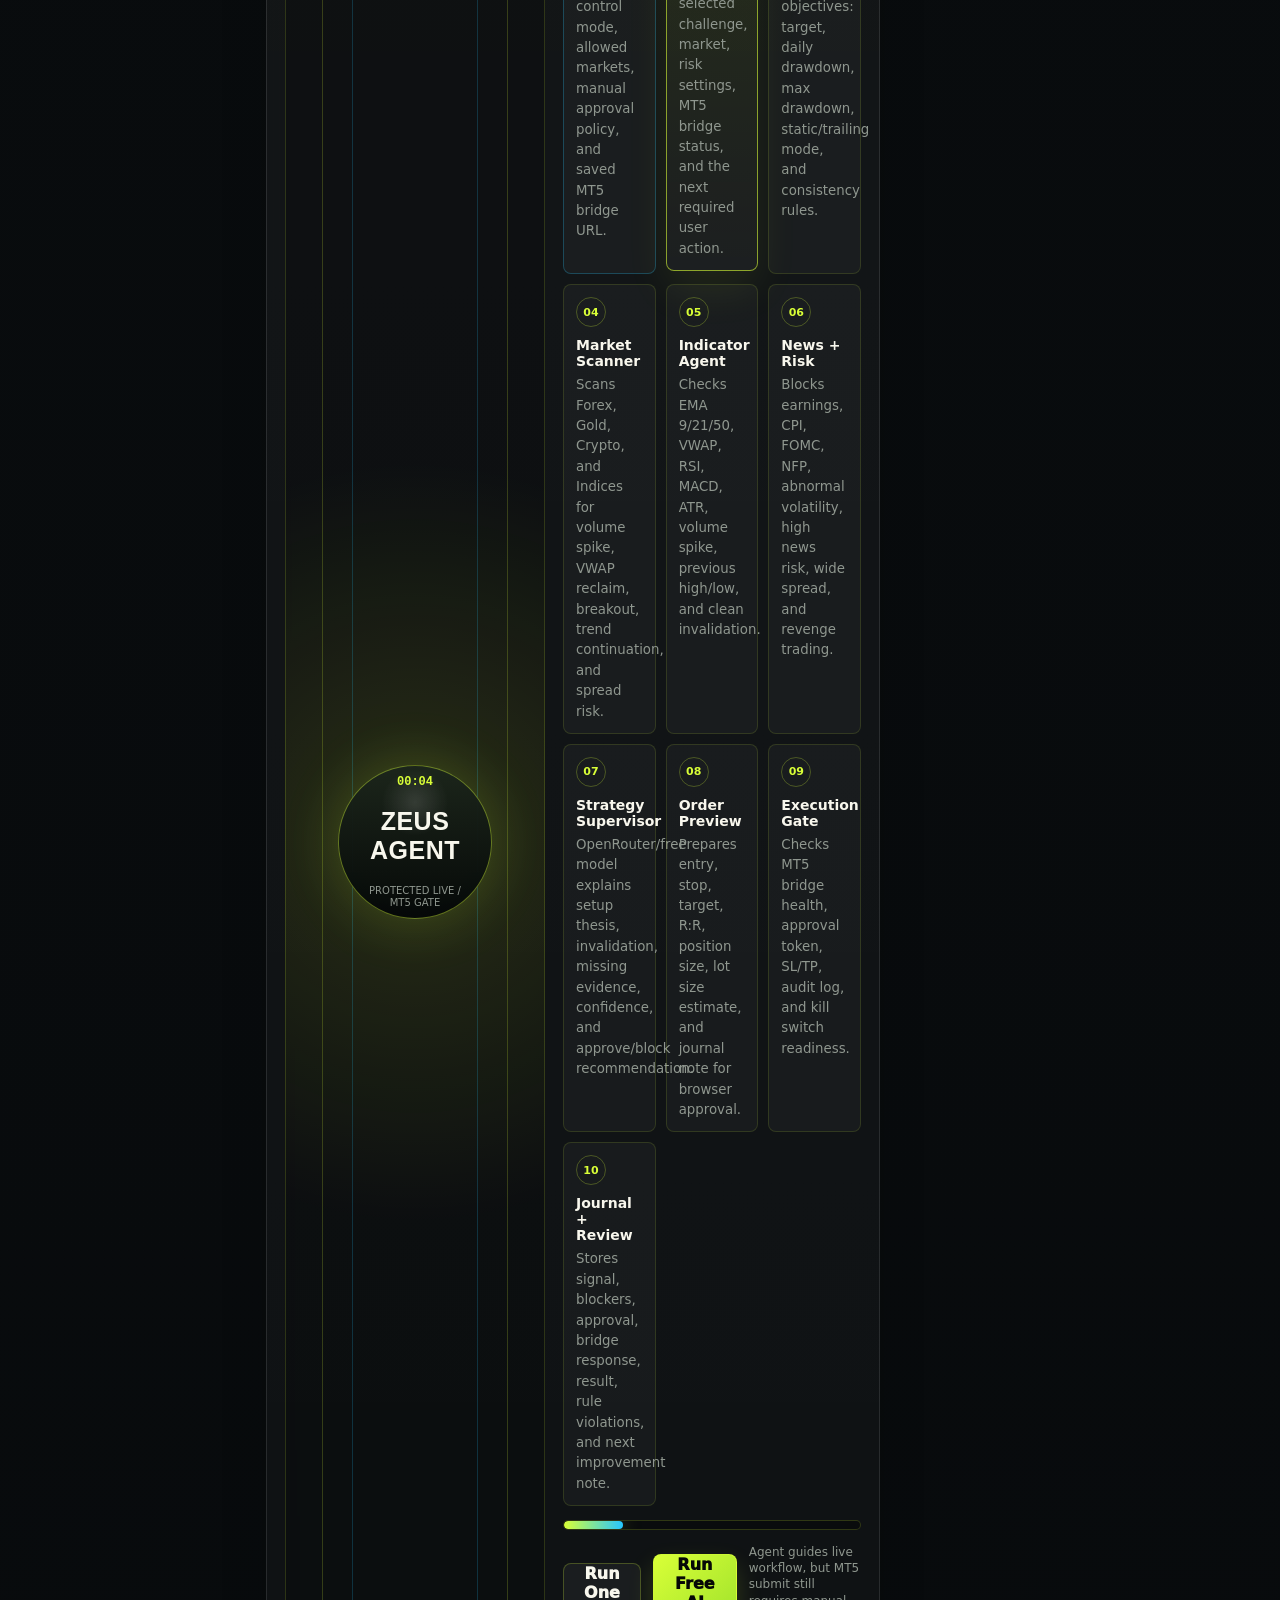
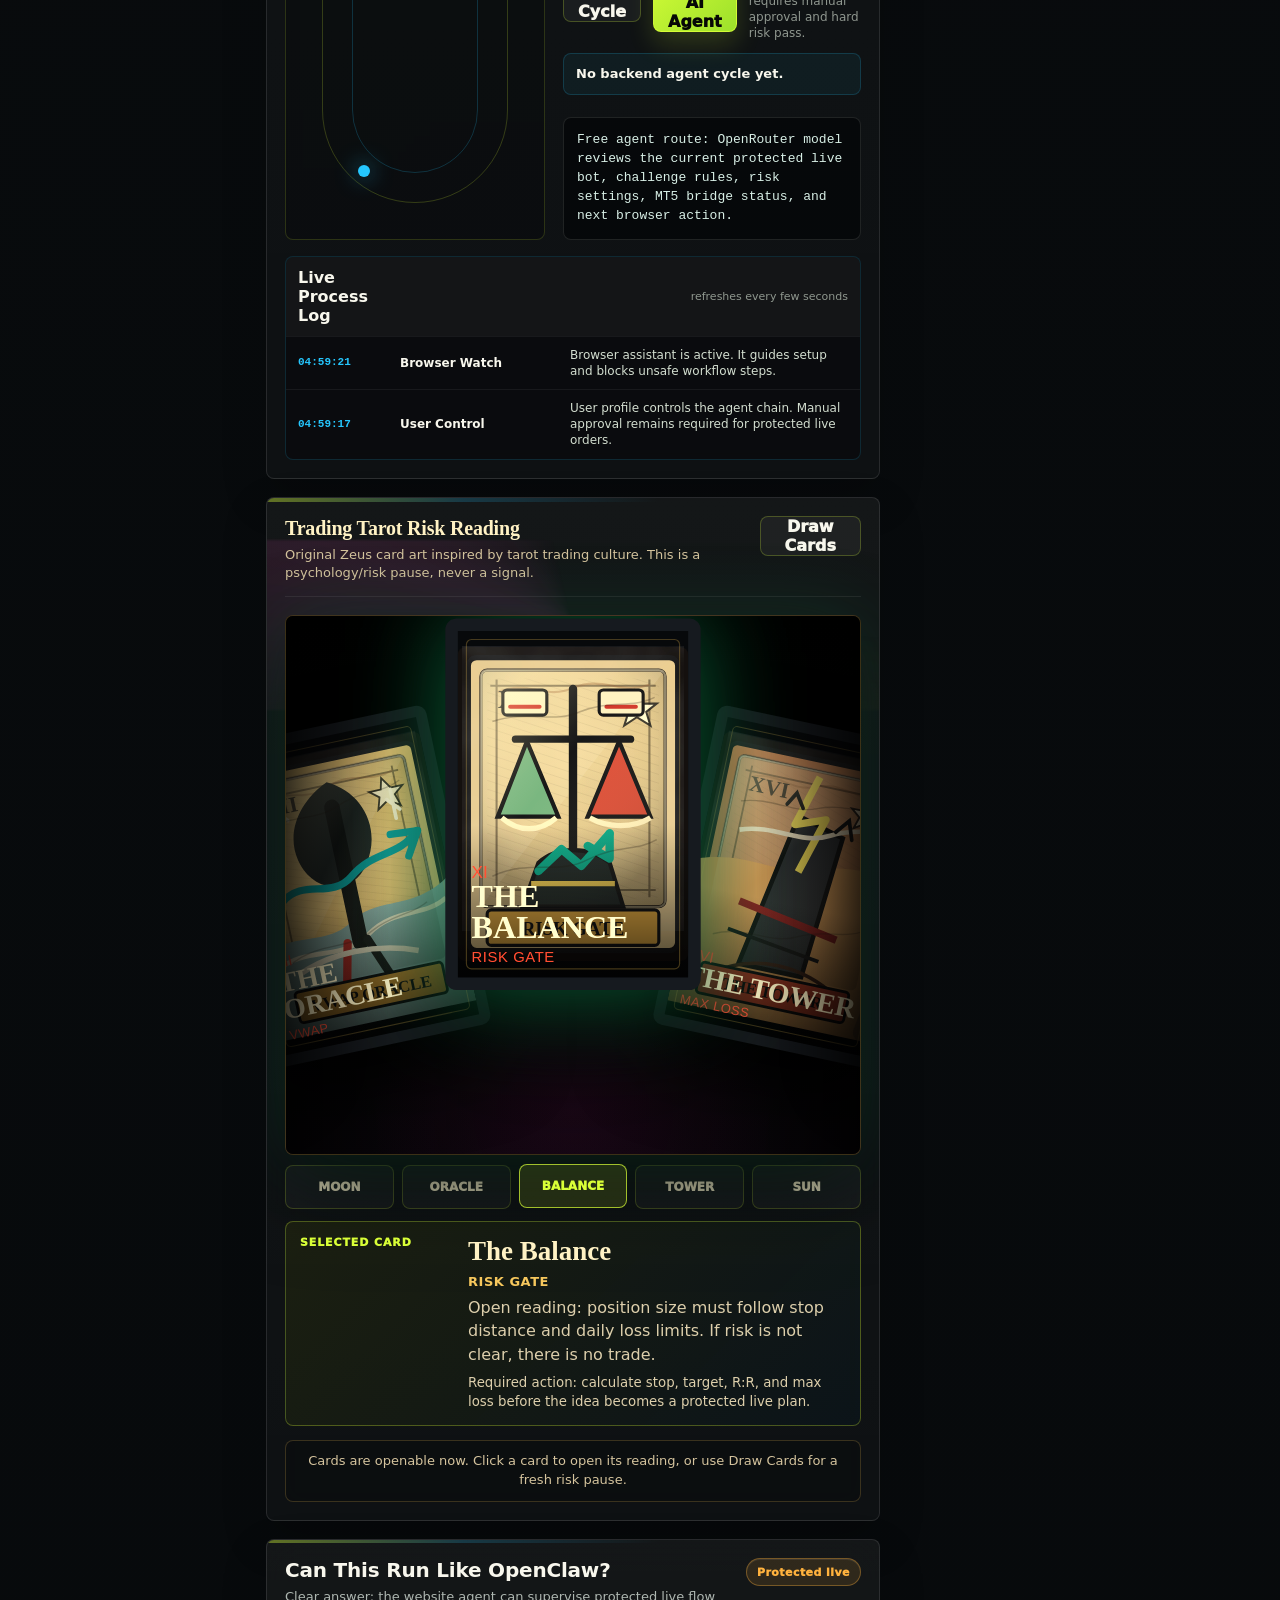
==== commit 77bf58b7: "Add cloud journal audit trail" ====
--- a/public/index.html
+++ b/public/index.html
@@ -1325,7 +1325,10 @@
                   <h2>Trade Journal</h2>
                   <p>Write the reason before the trade exists.</p>
                 </div>
-                <button id="addJournal" class="secondary-action" type="button">Add Note</button>
+                <div class="journal-actions">
+                  <button id="refreshJournalCloud" class="secondary-action" type="button">Sync Cloud Audit</button>
+                  <button id="addJournal" class="secondary-action" type="button">Add Note</button>
+                </div>
               </div>
               <textarea id="journalText" rows="4" placeholder="Example: XAUUSD H1 liquidity sweep near resistance. I will only act after close confirmation and fixed SL."></textarea>
               <div id="journalEntries" class="journal-entries"></div>
--- a/public/styles.css
+++ b/public/styles.css
@@ -4668,6 +4668,41 @@
 
 .journal-entry {
   padding: 10px;
+}
+
+.journal-actions {
+  display: flex;
+  flex-wrap: wrap;
+  gap: 8px;
+  justify-content: flex-end;
+}
+
+.journal-sync-status,
+.journal-section-label {
+  border-radius: 999px;
+  padding: 7px 10px;
+  color: var(--muted);
+  background: rgba(255, 255, 255, 0.045);
+  font-size: 11px;
+  font-weight: 950;
+  text-transform: uppercase;
+}
+
+.journal-section-label {
+  width: fit-content;
+  color: var(--accent);
+  background: rgba(216, 255, 55, 0.08);
+}
+
+.journal-entry strong {
+  display: block;
+  margin-bottom: 4px;
+  color: var(--ink);
+  font-size: 12px;
+}
+
+.journal-entry.cloud {
+  border-color: rgba(37, 199, 255, 0.18);
 }
 
 .journal-entry time {
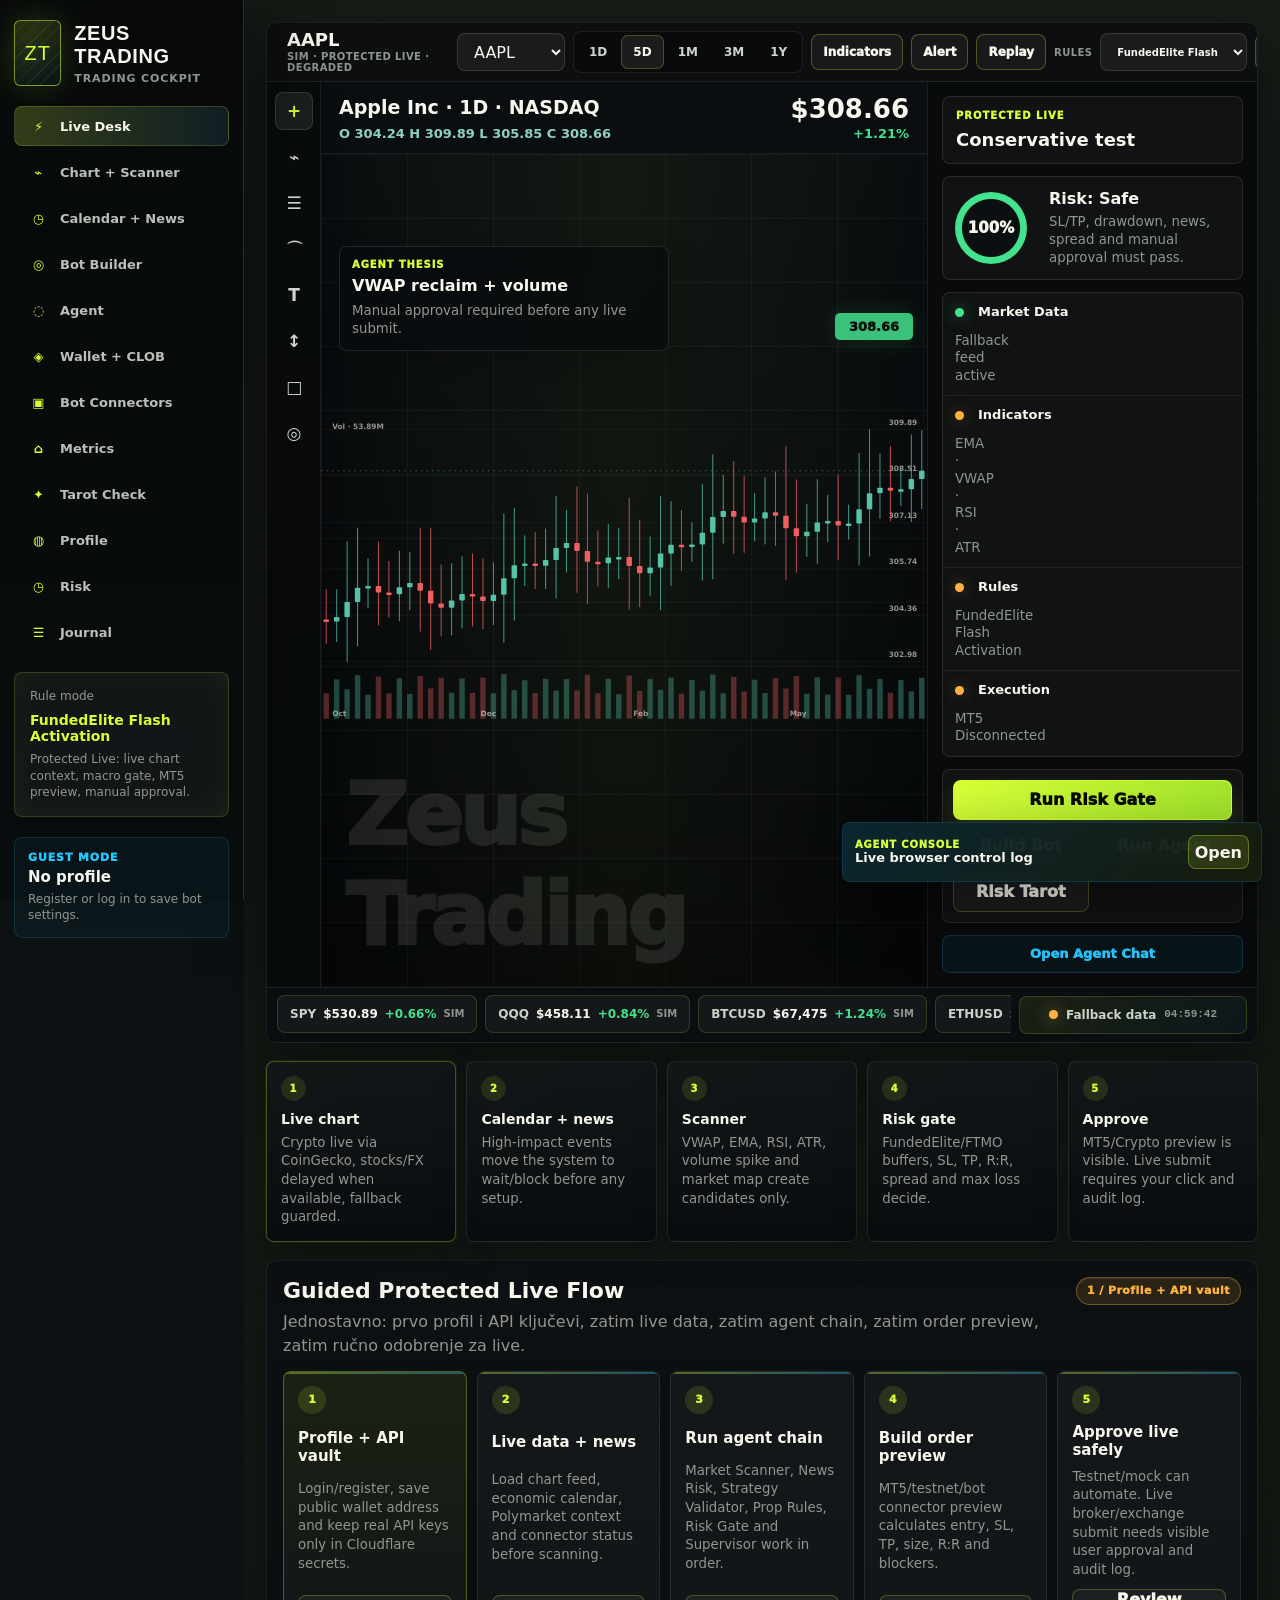
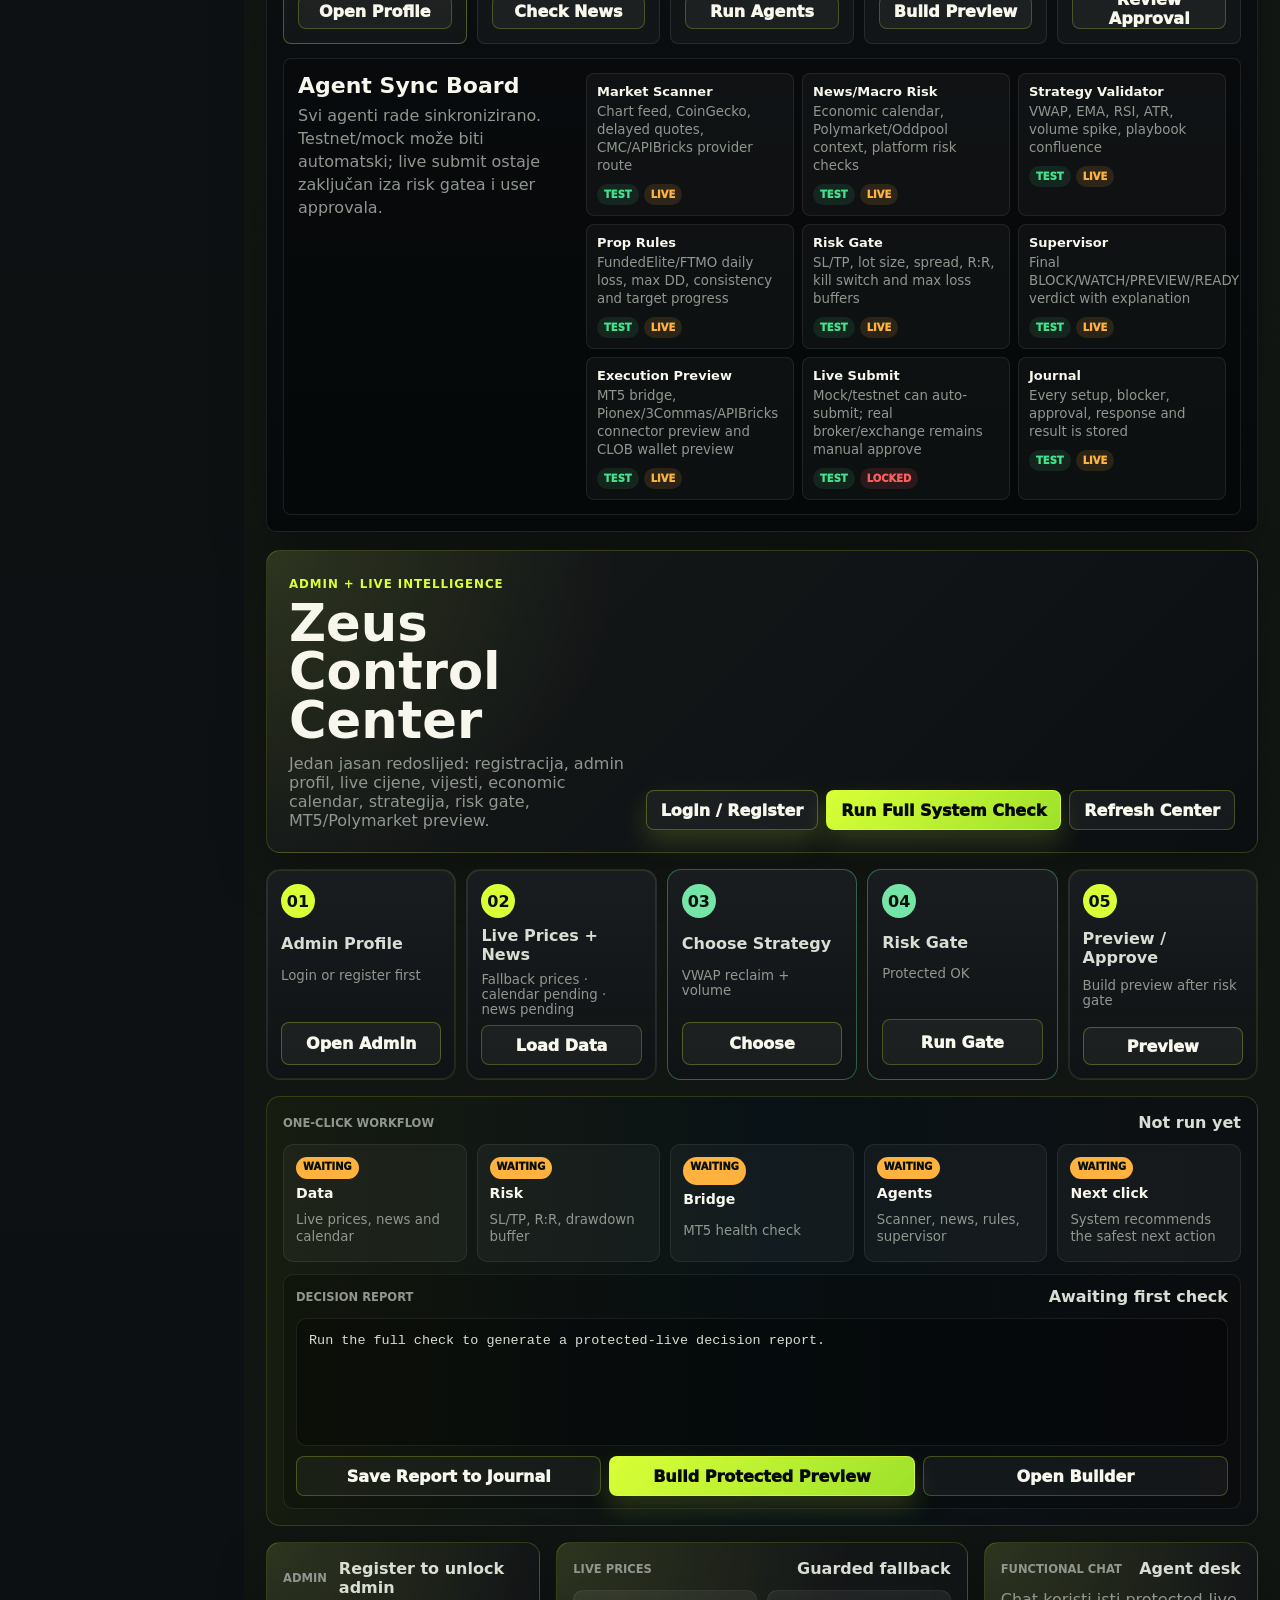
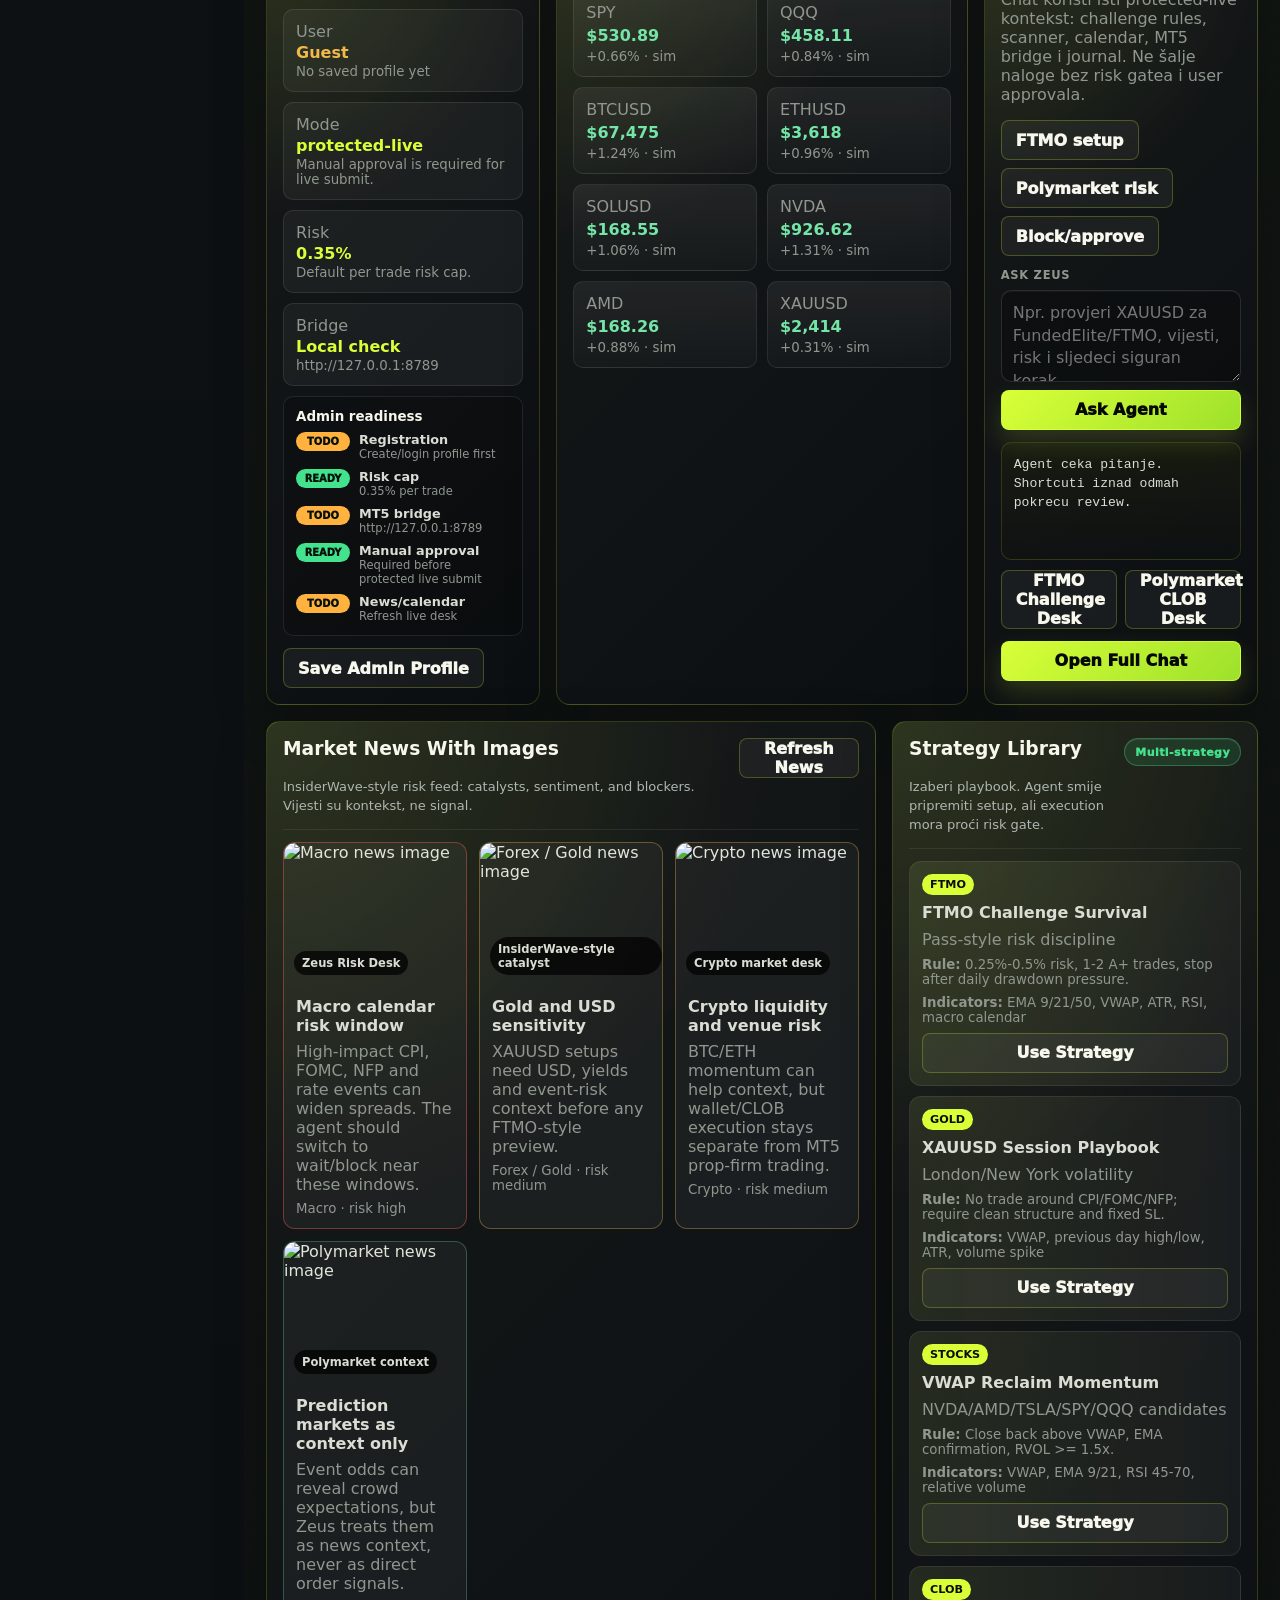
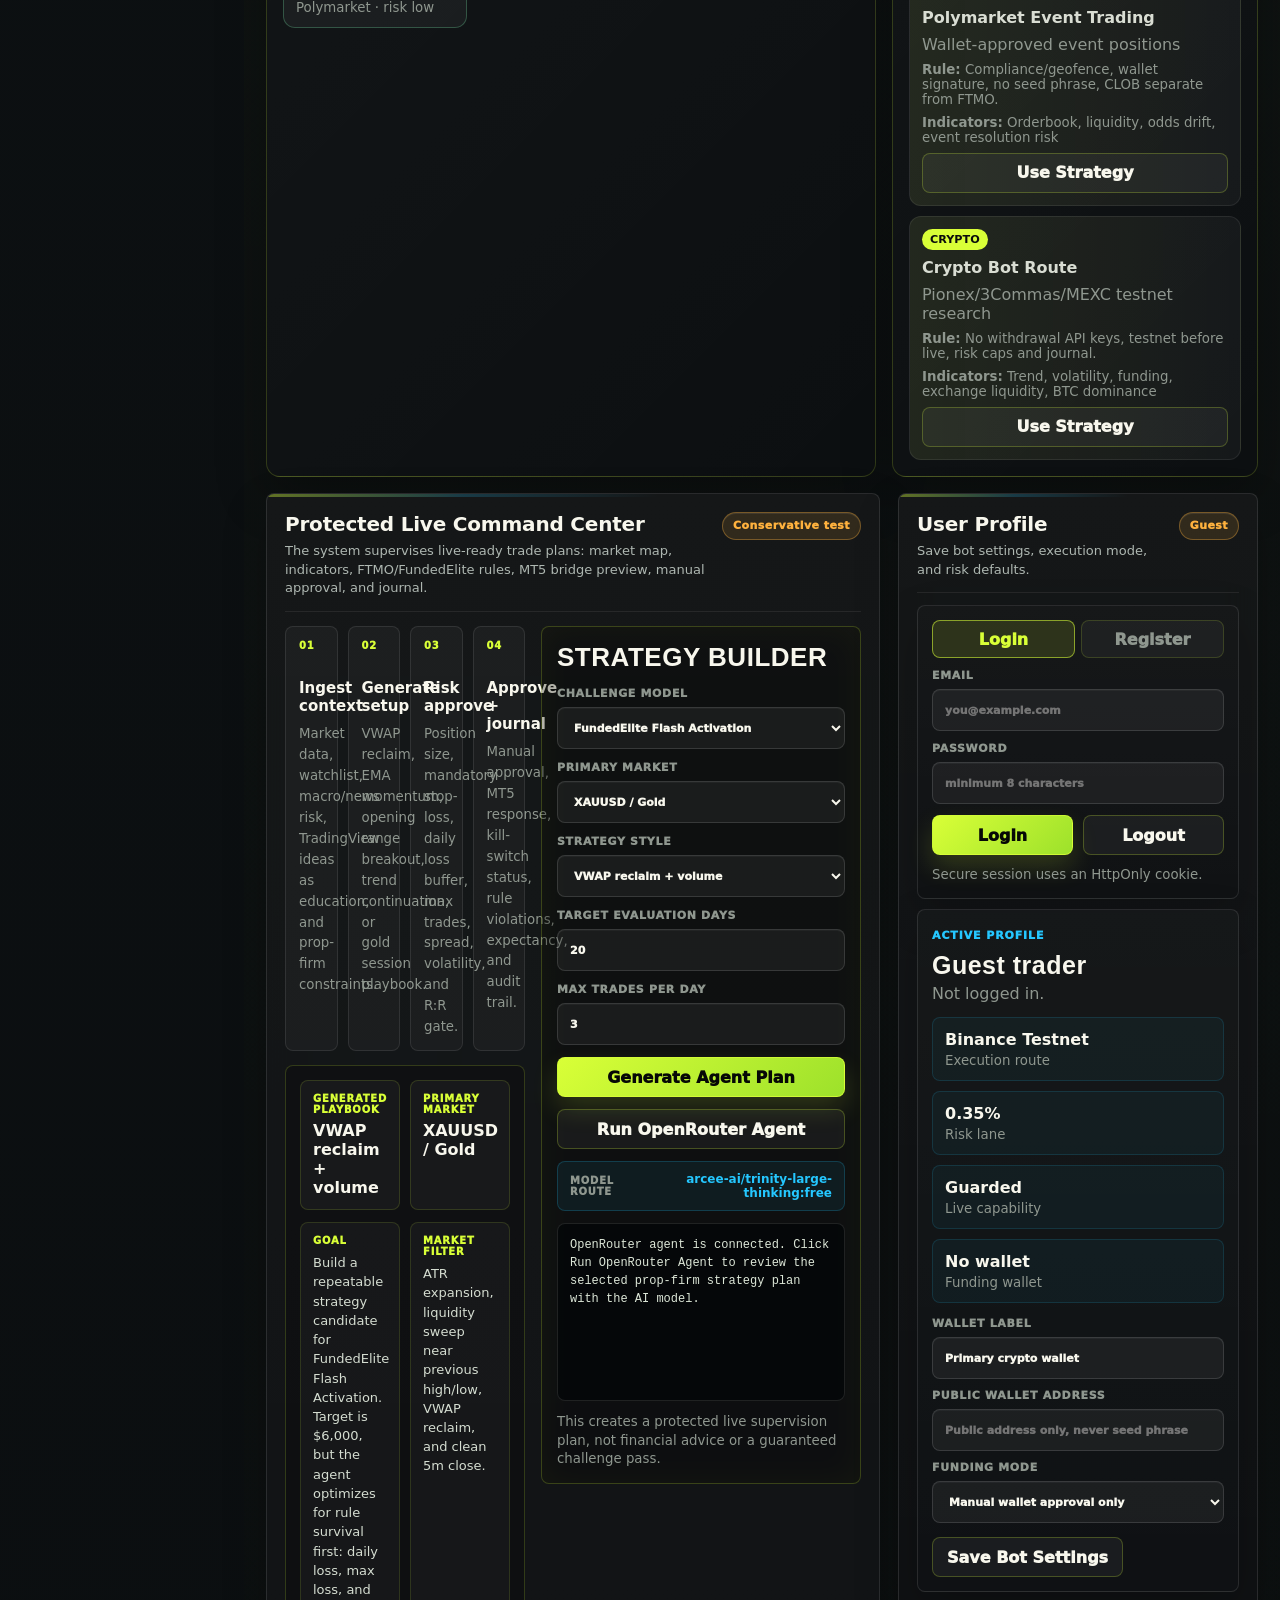
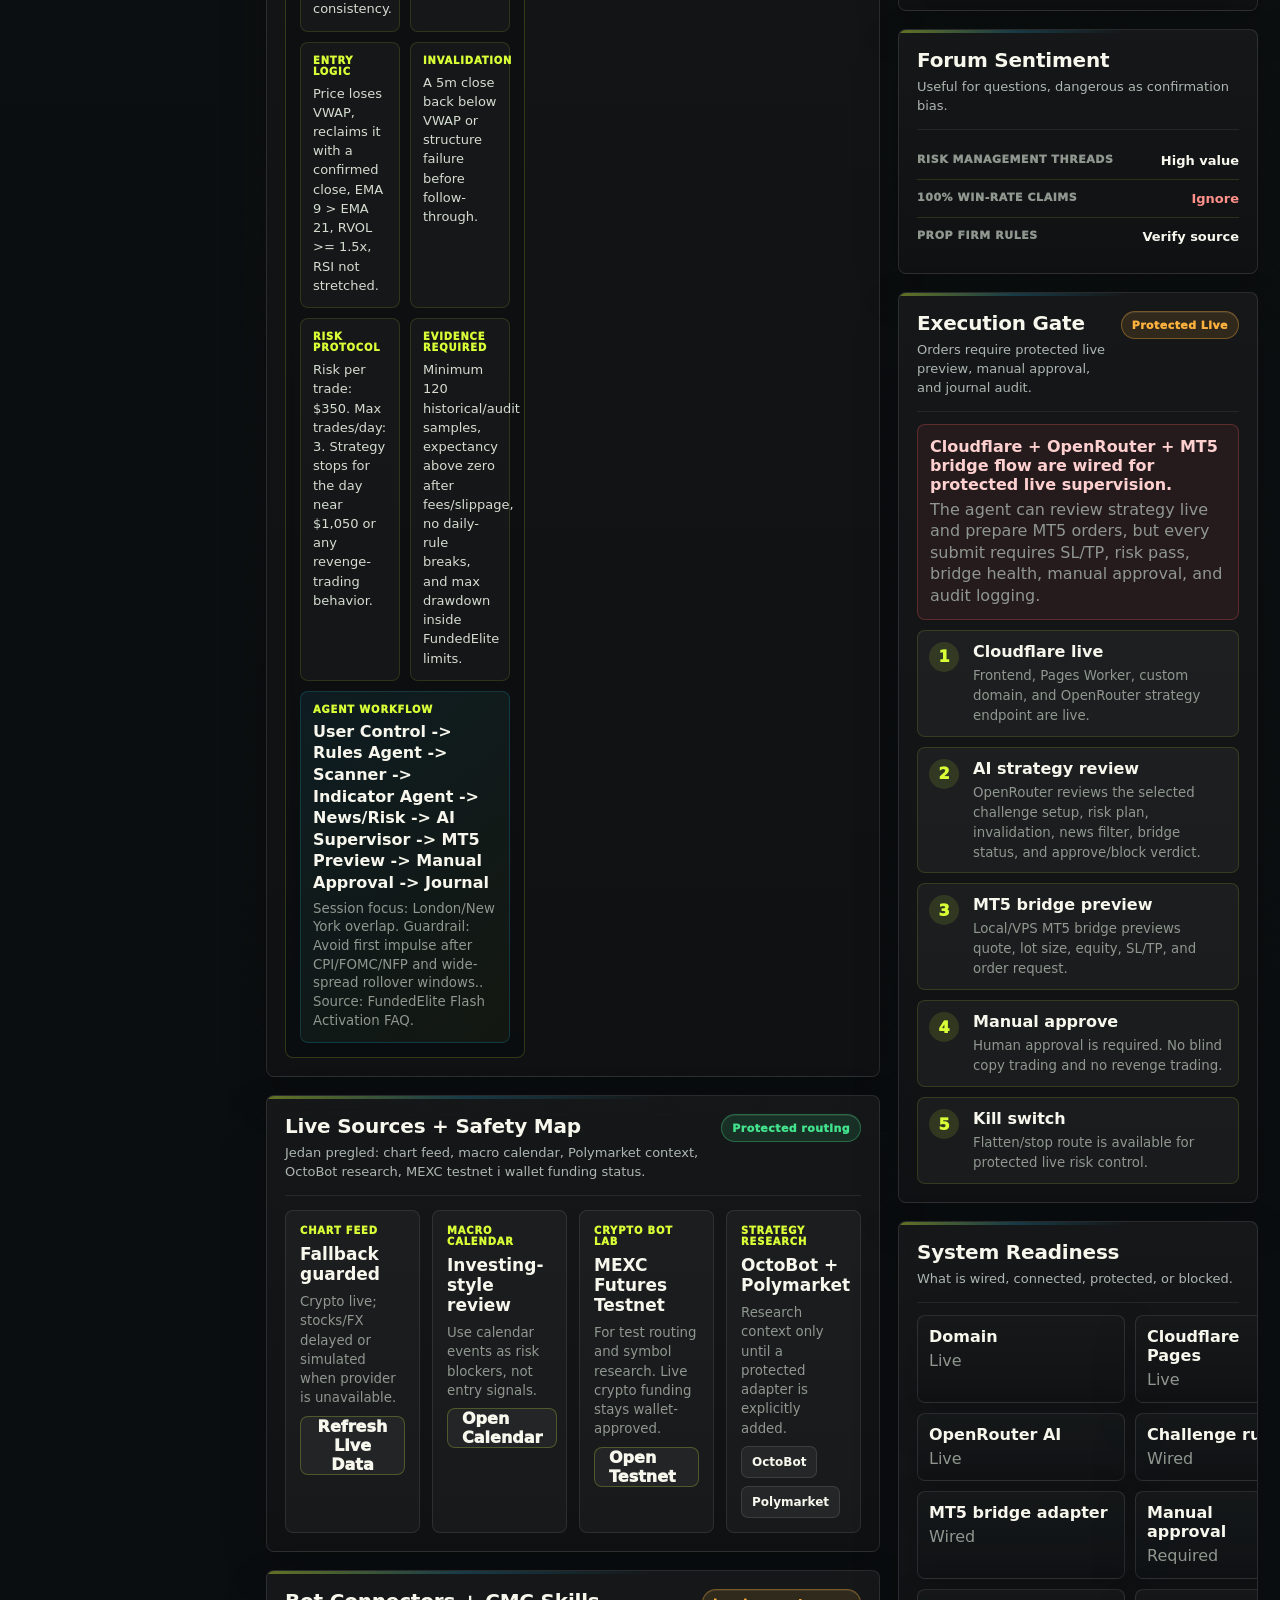
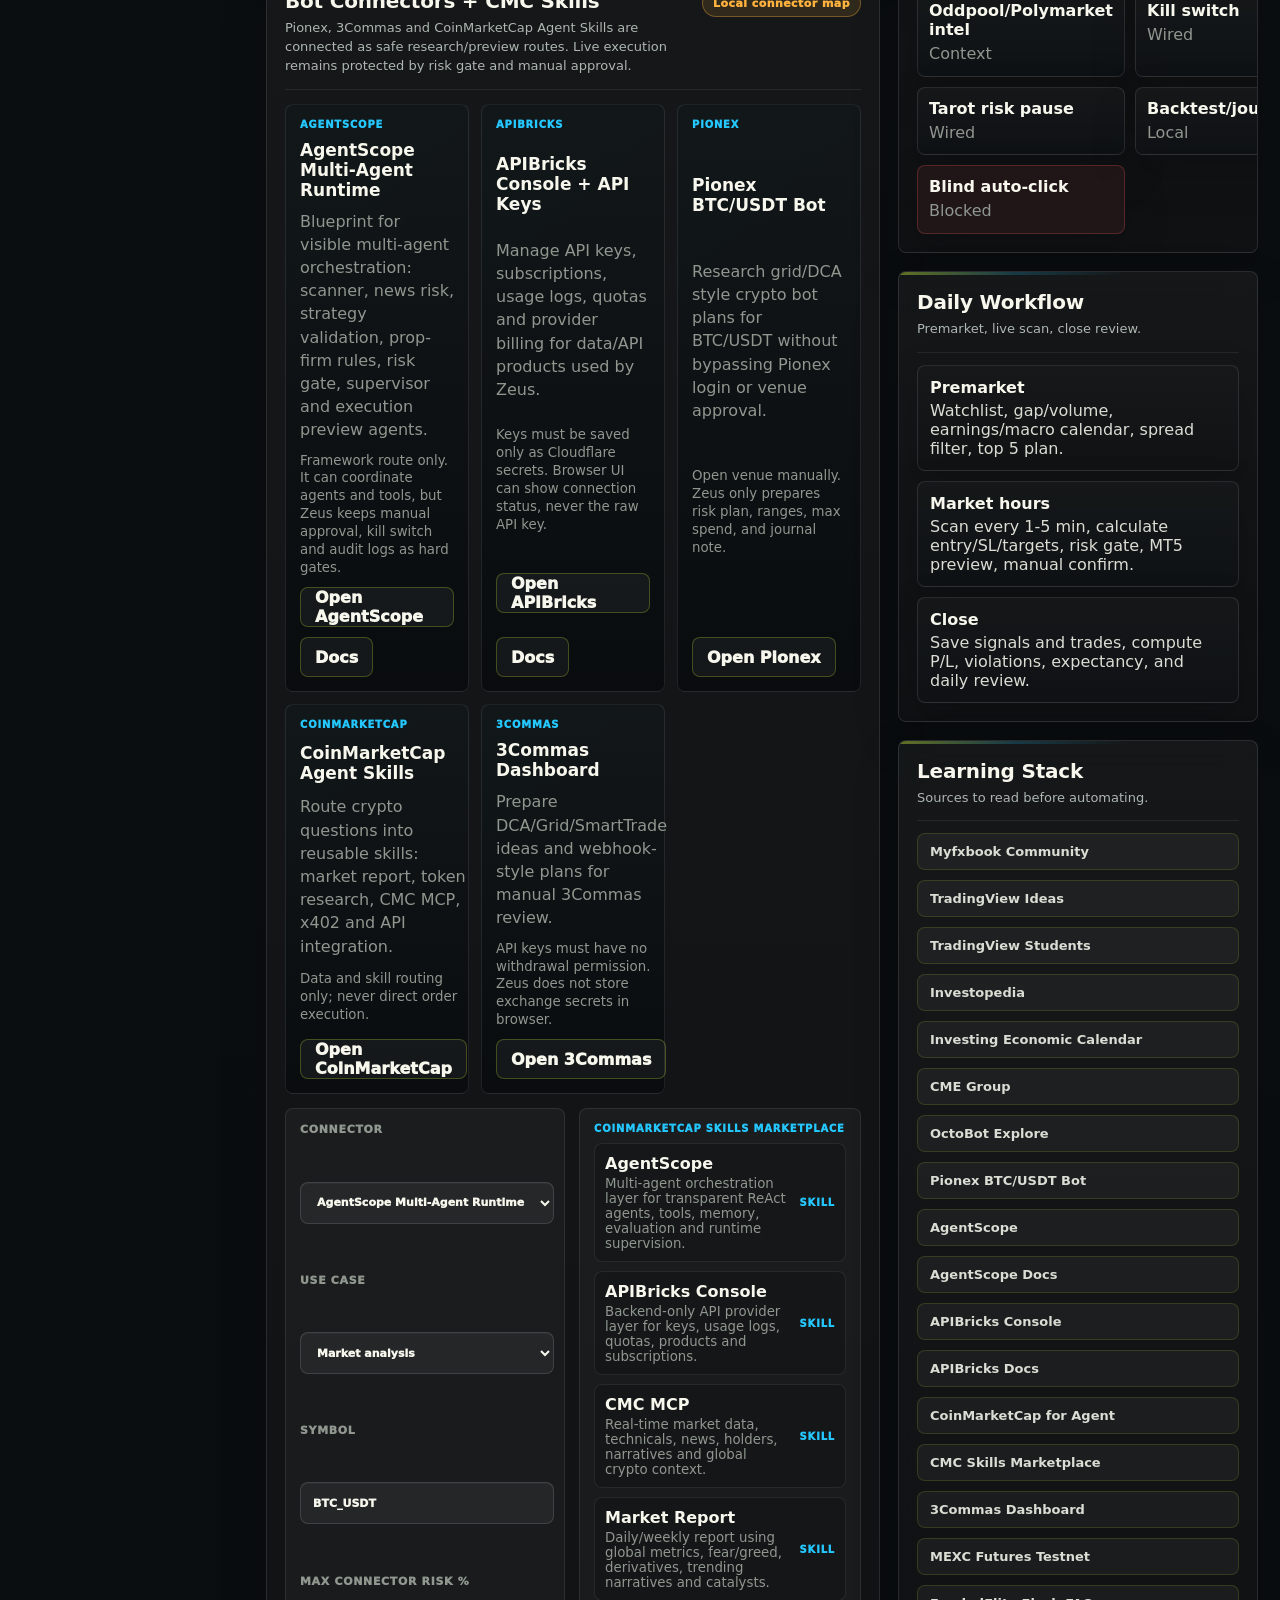
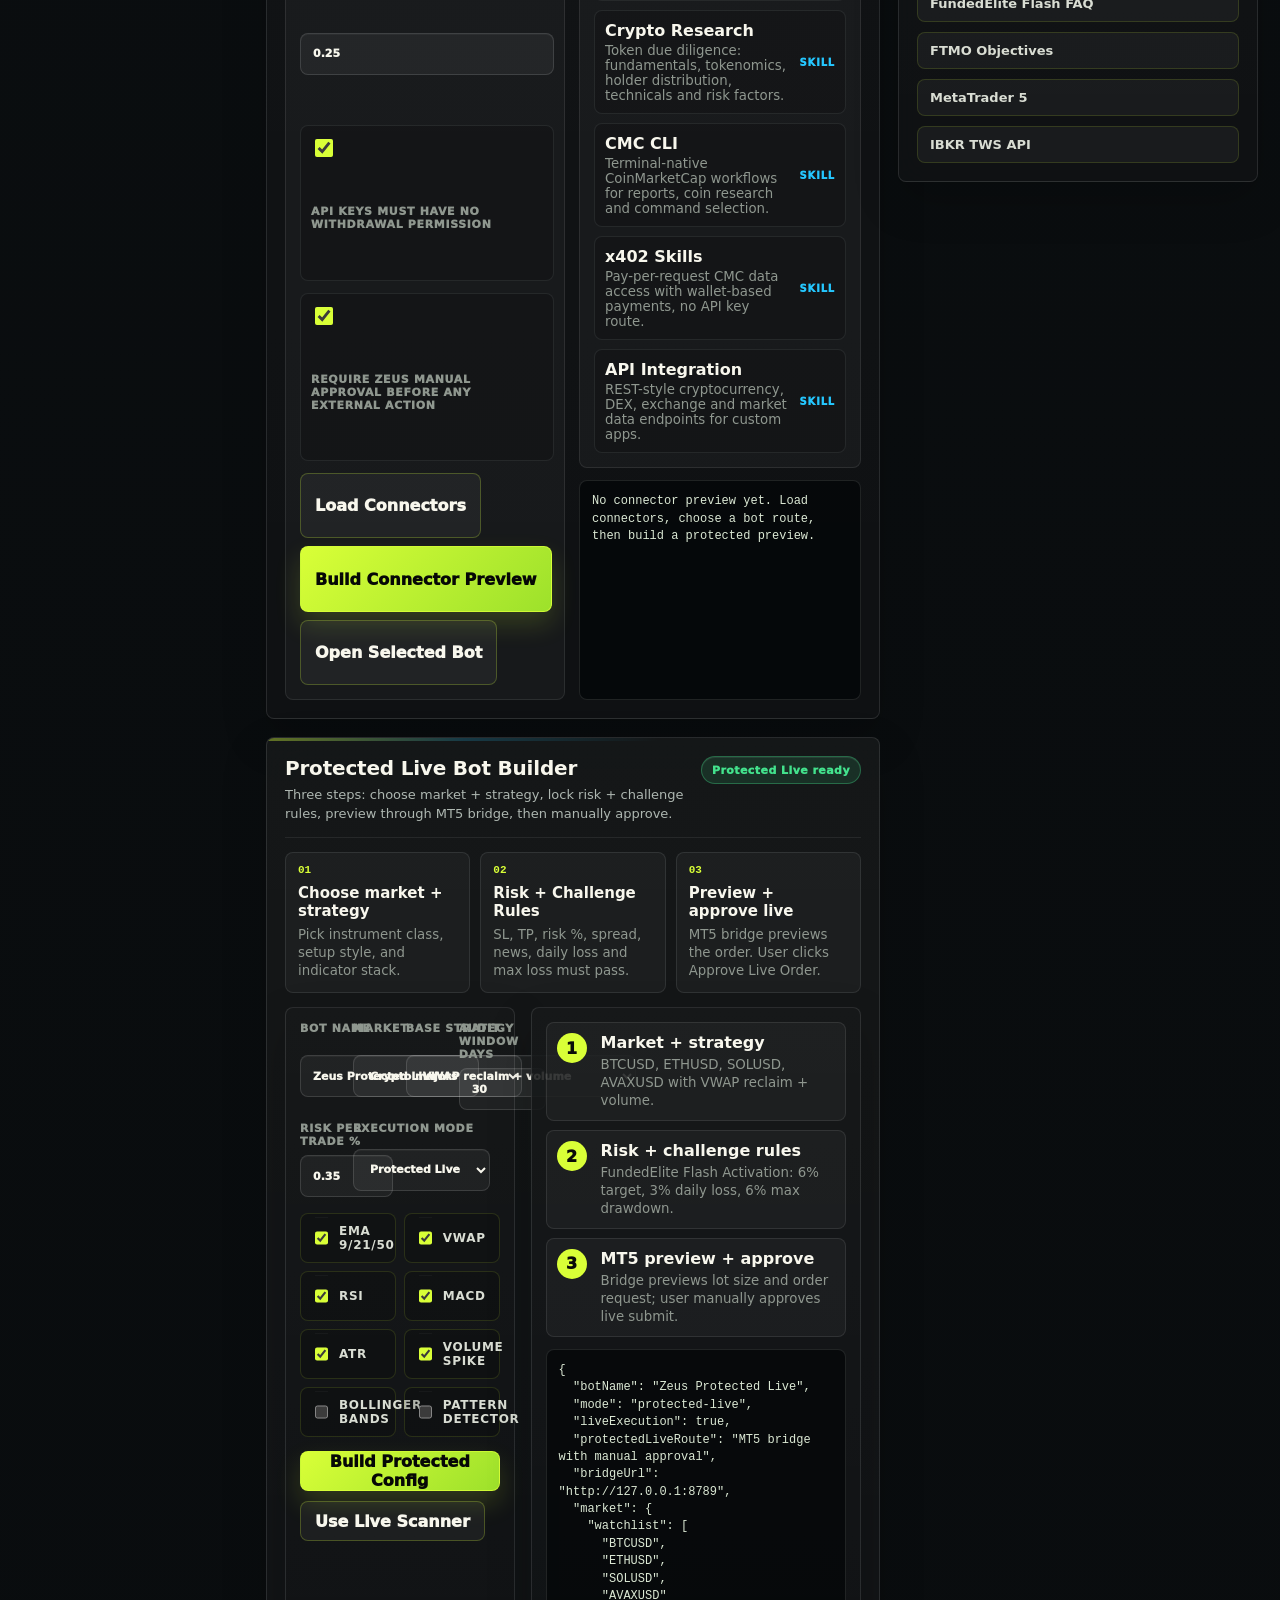
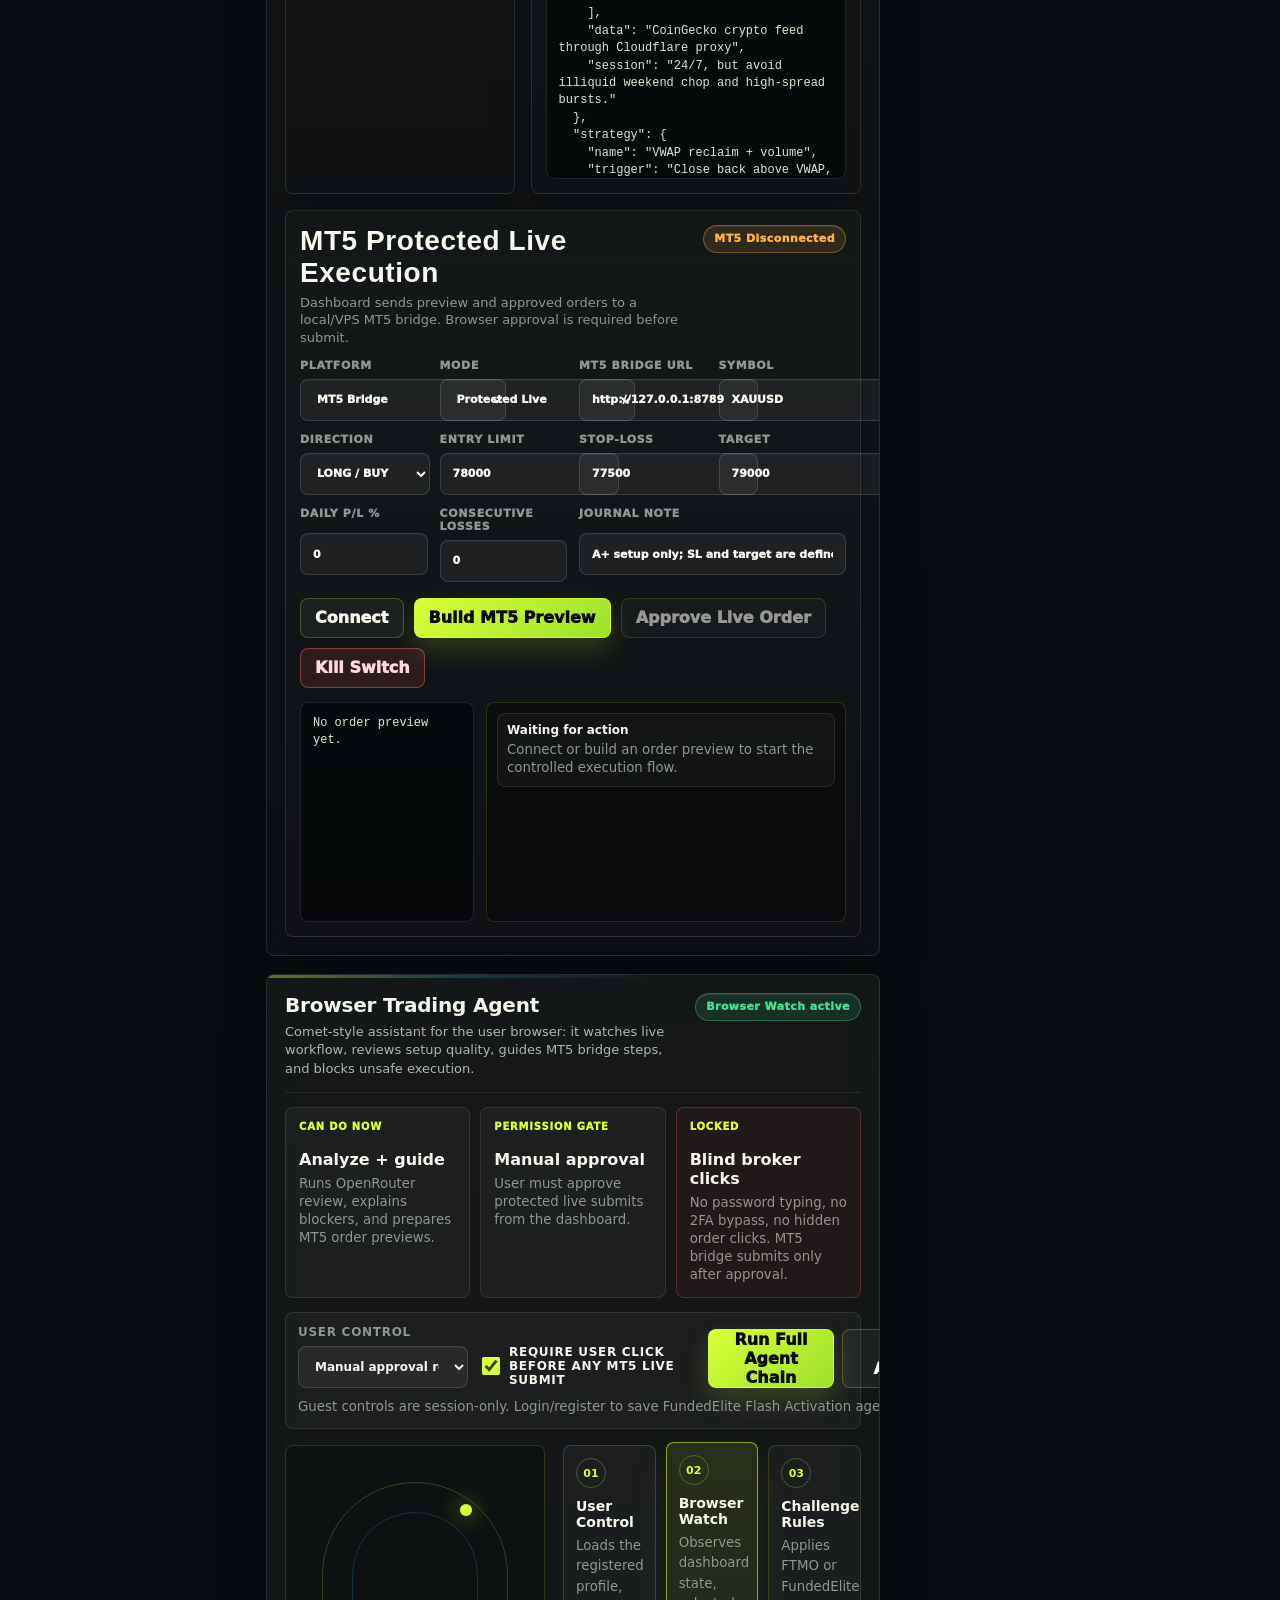
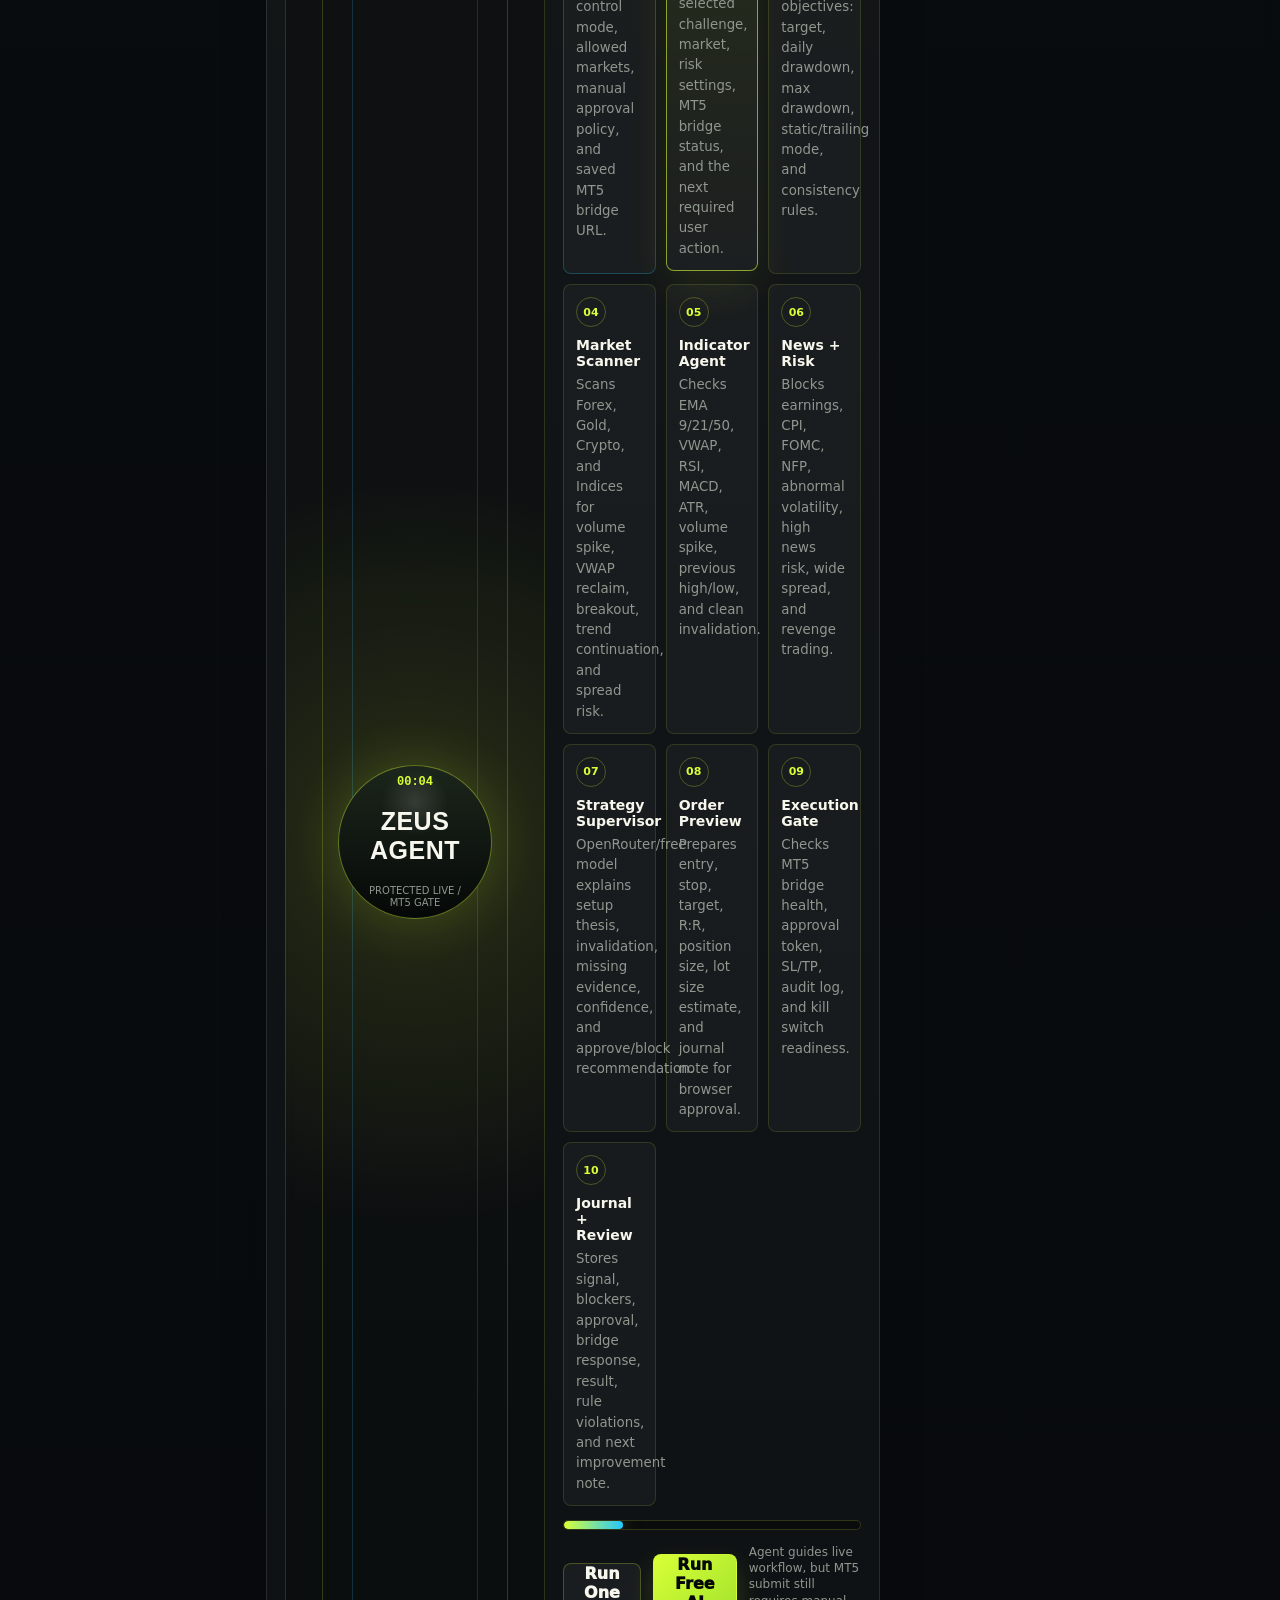
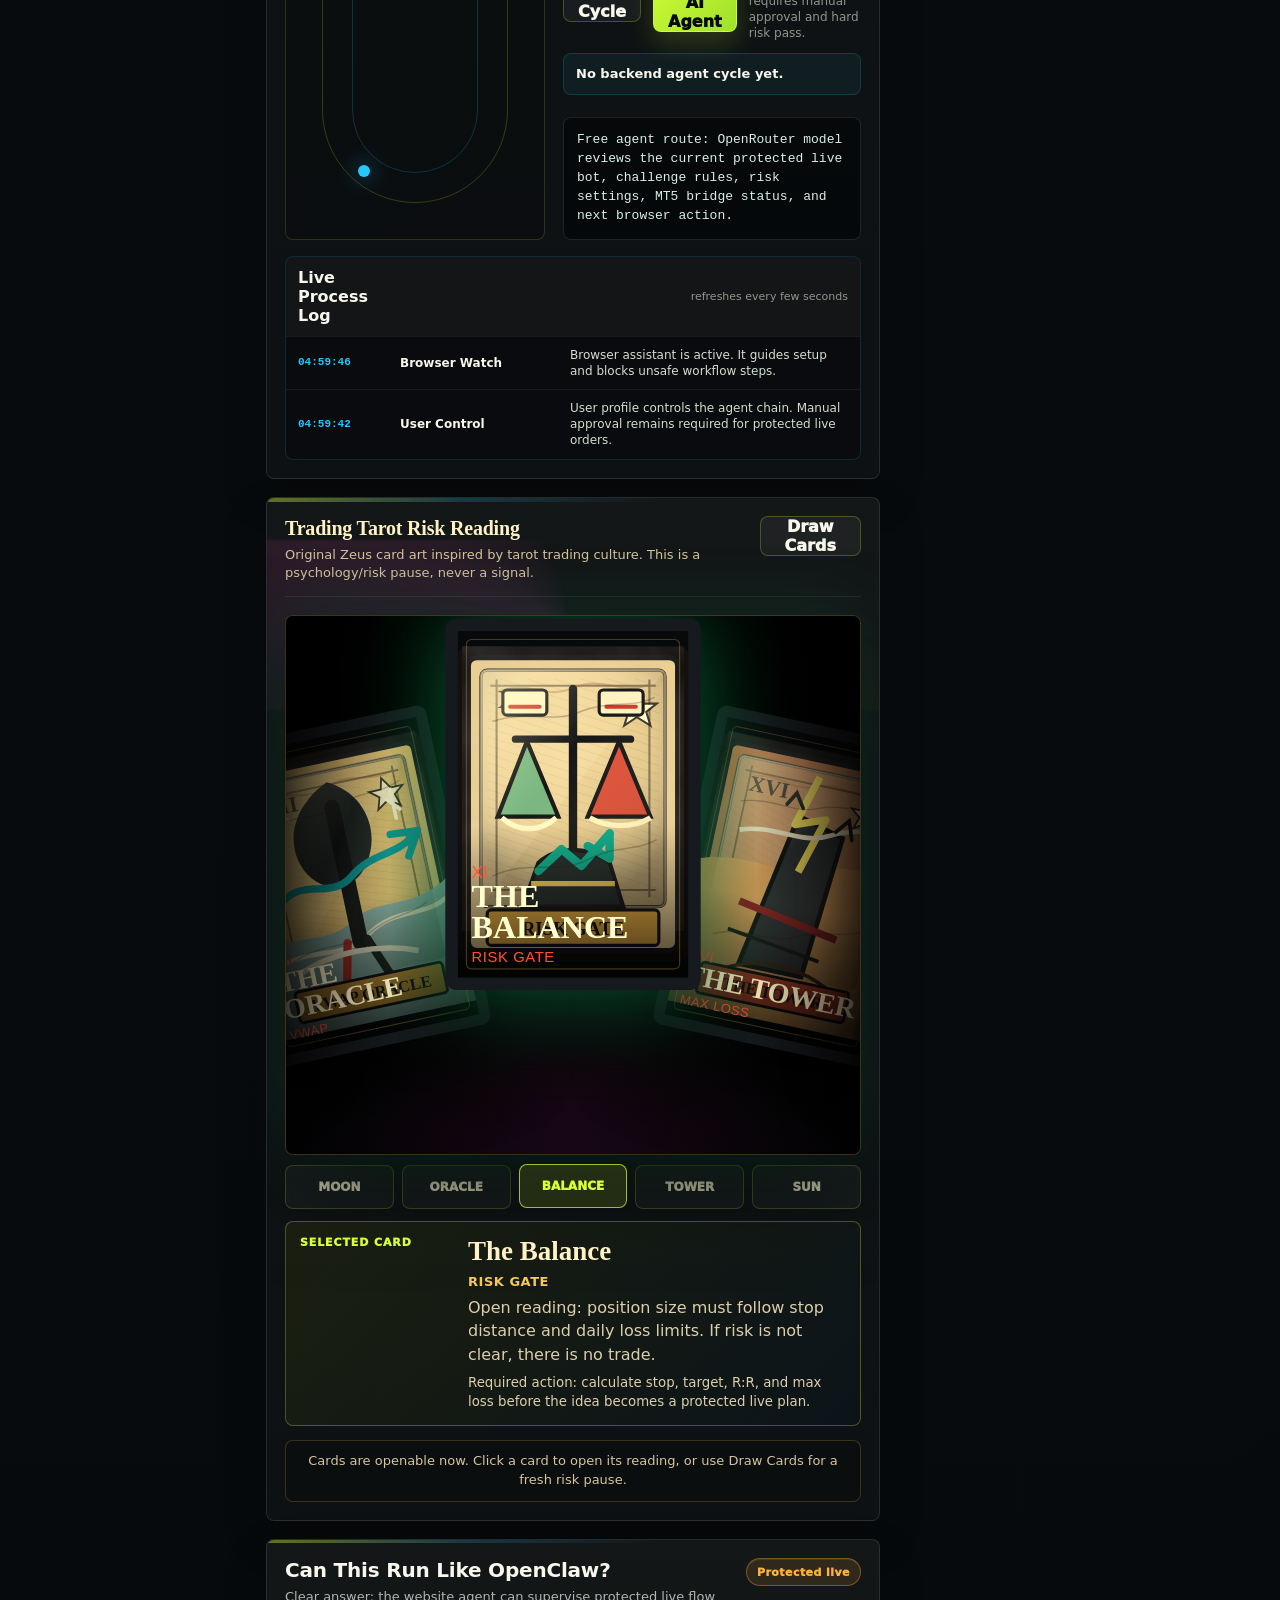
==== commit 044efb1e: "Add audit summary metrics" ====
--- a/public/index.html
+++ b/public/index.html
@@ -1331,6 +1331,7 @@
                 </div>
               </div>
               <textarea id="journalText" rows="4" placeholder="Example: XAUUSD H1 liquidity sweep near resistance. I will only act after close confirmation and fixed SL."></textarea>
+              <div id="auditSummaryGrid" class="audit-summary-grid"></div>
               <div id="journalEntries" class="journal-entries"></div>
             </section>
           </div>
--- a/public/styles.css
+++ b/public/styles.css
@@ -552,6 +552,7 @@
   .start-here-flow,
   .system-check-timeline,
   .system-check-actions,
+  .audit-summary-grid,
   .live-intel-grid {
     grid-template-columns: 1fr;
   }
@@ -4675,6 +4676,45 @@
   flex-wrap: wrap;
   gap: 8px;
   justify-content: flex-end;
+}
+
+.audit-summary-grid {
+  display: grid;
+  grid-template-columns: repeat(3, minmax(0, 1fr));
+  gap: 10px;
+  margin: 12px 0;
+}
+
+.audit-summary-grid article {
+  display: grid;
+  gap: 4px;
+  min-height: 86px;
+  border: 1px solid rgba(255, 255, 255, 0.08);
+  border-radius: 10px;
+  padding: 11px;
+  background: rgba(255, 255, 255, 0.04);
+}
+
+.audit-summary-grid article.danger {
+  border-color: rgba(255, 93, 93, 0.28);
+  background: rgba(255, 93, 93, 0.08);
+}
+
+.audit-summary-grid span,
+.audit-summary-grid small {
+  color: var(--muted);
+}
+
+.audit-summary-grid span {
+  font-size: 0.68rem;
+  font-weight: 950;
+  text-transform: uppercase;
+}
+
+.audit-summary-grid strong {
+  color: var(--ink);
+  font-size: 1.05rem;
+  overflow-wrap: anywhere;
 }
 
 .journal-sync-status,
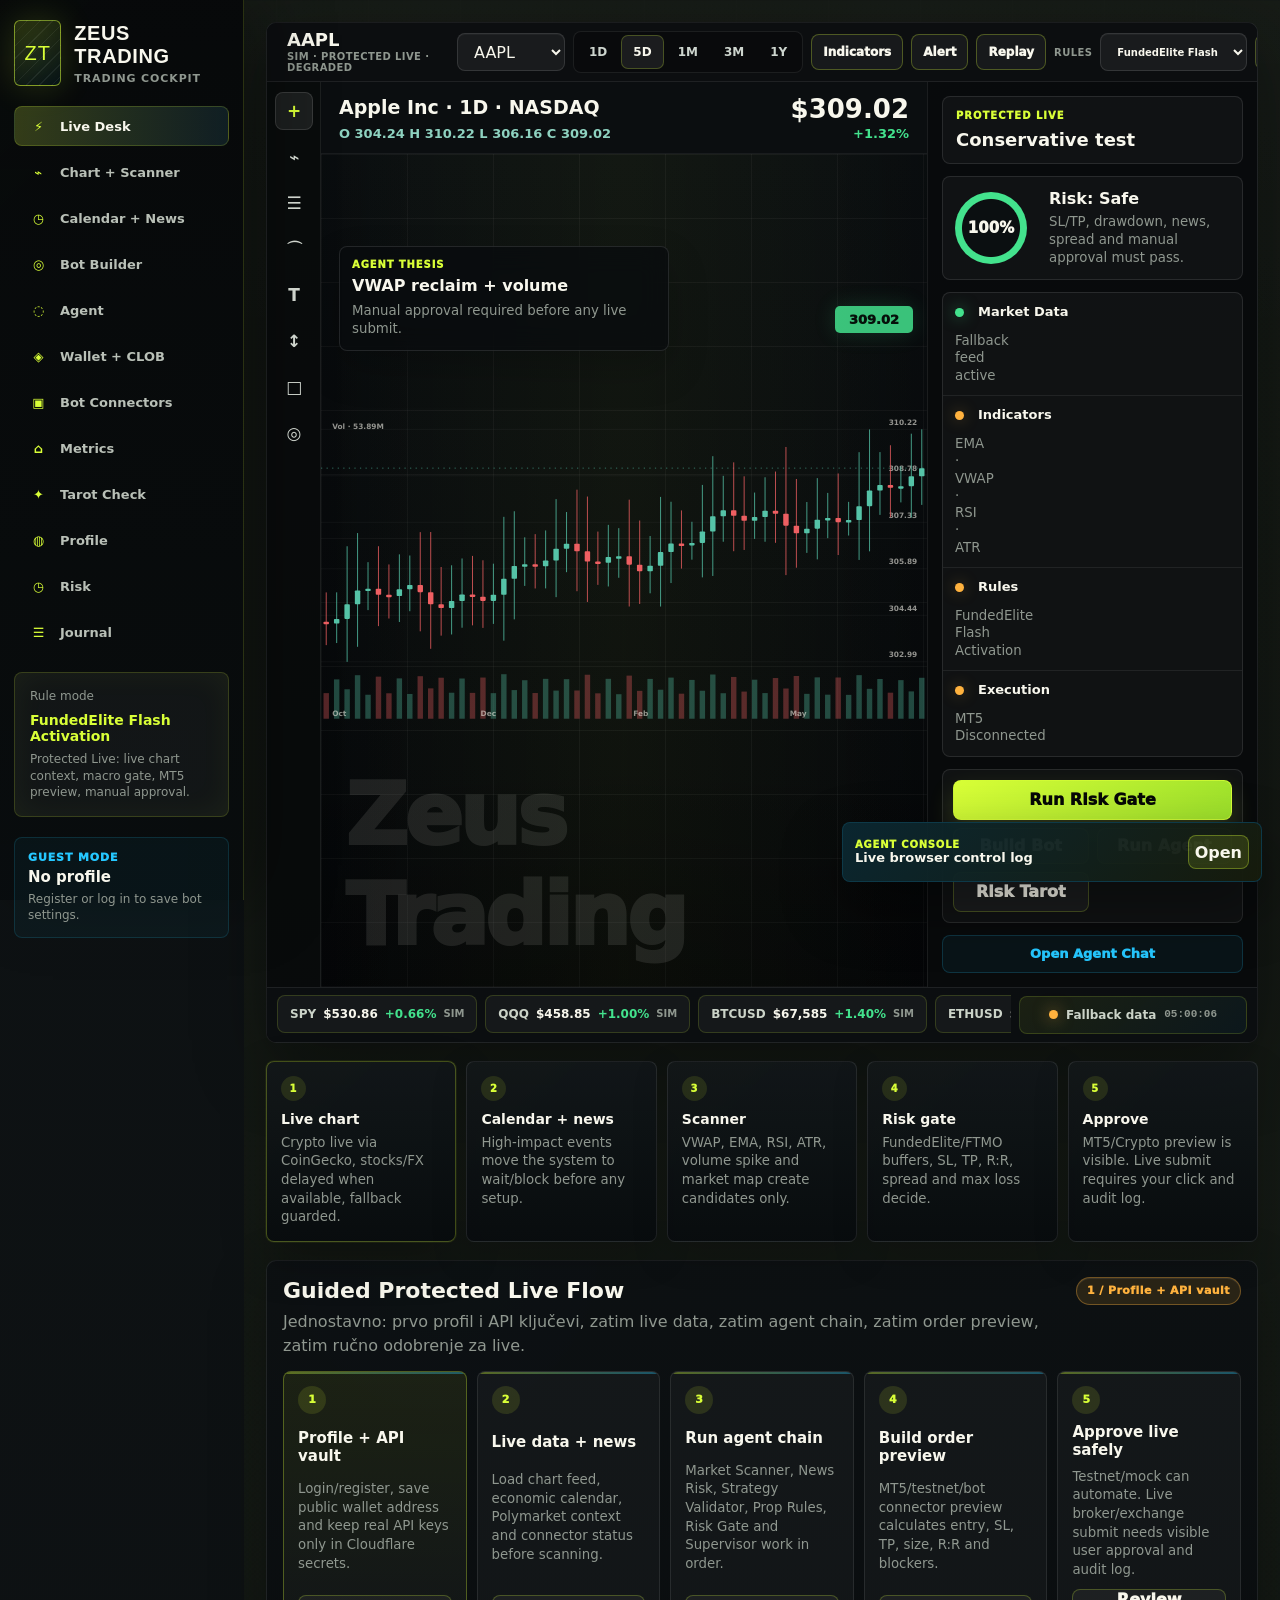
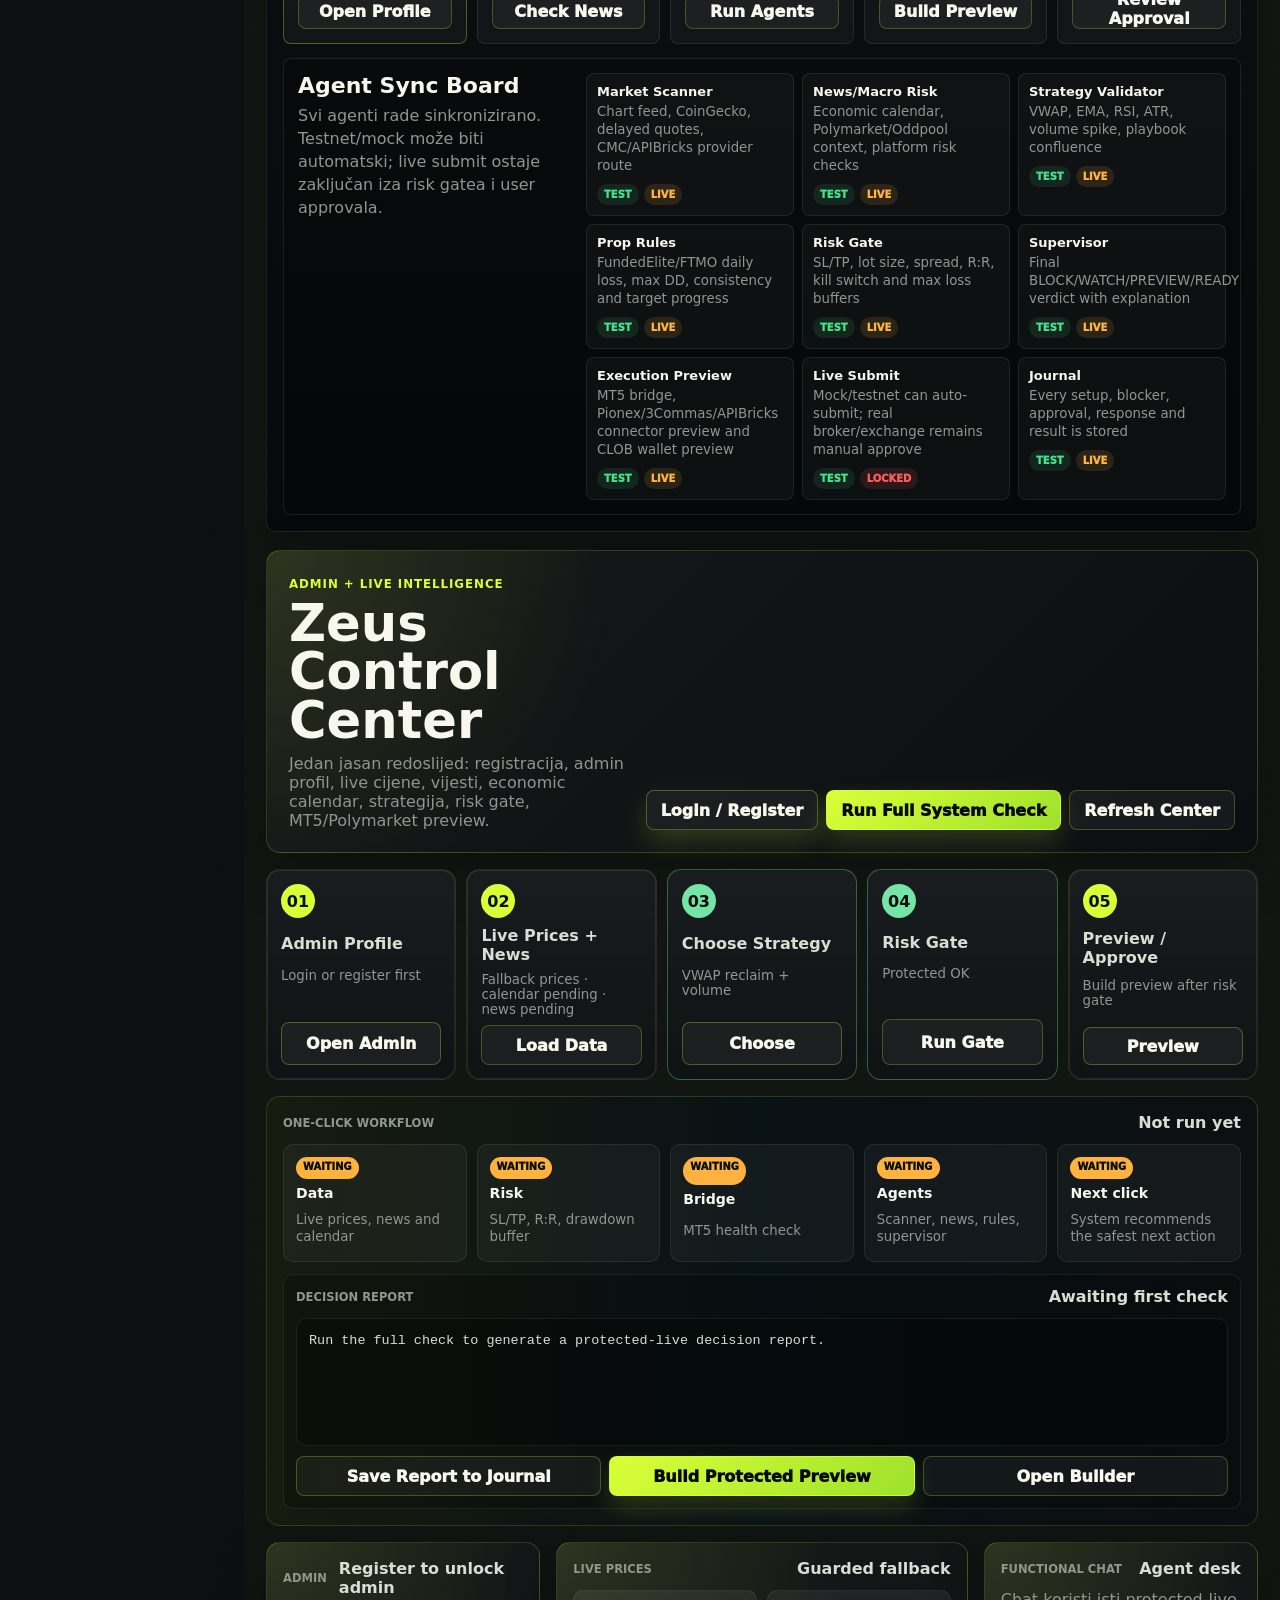
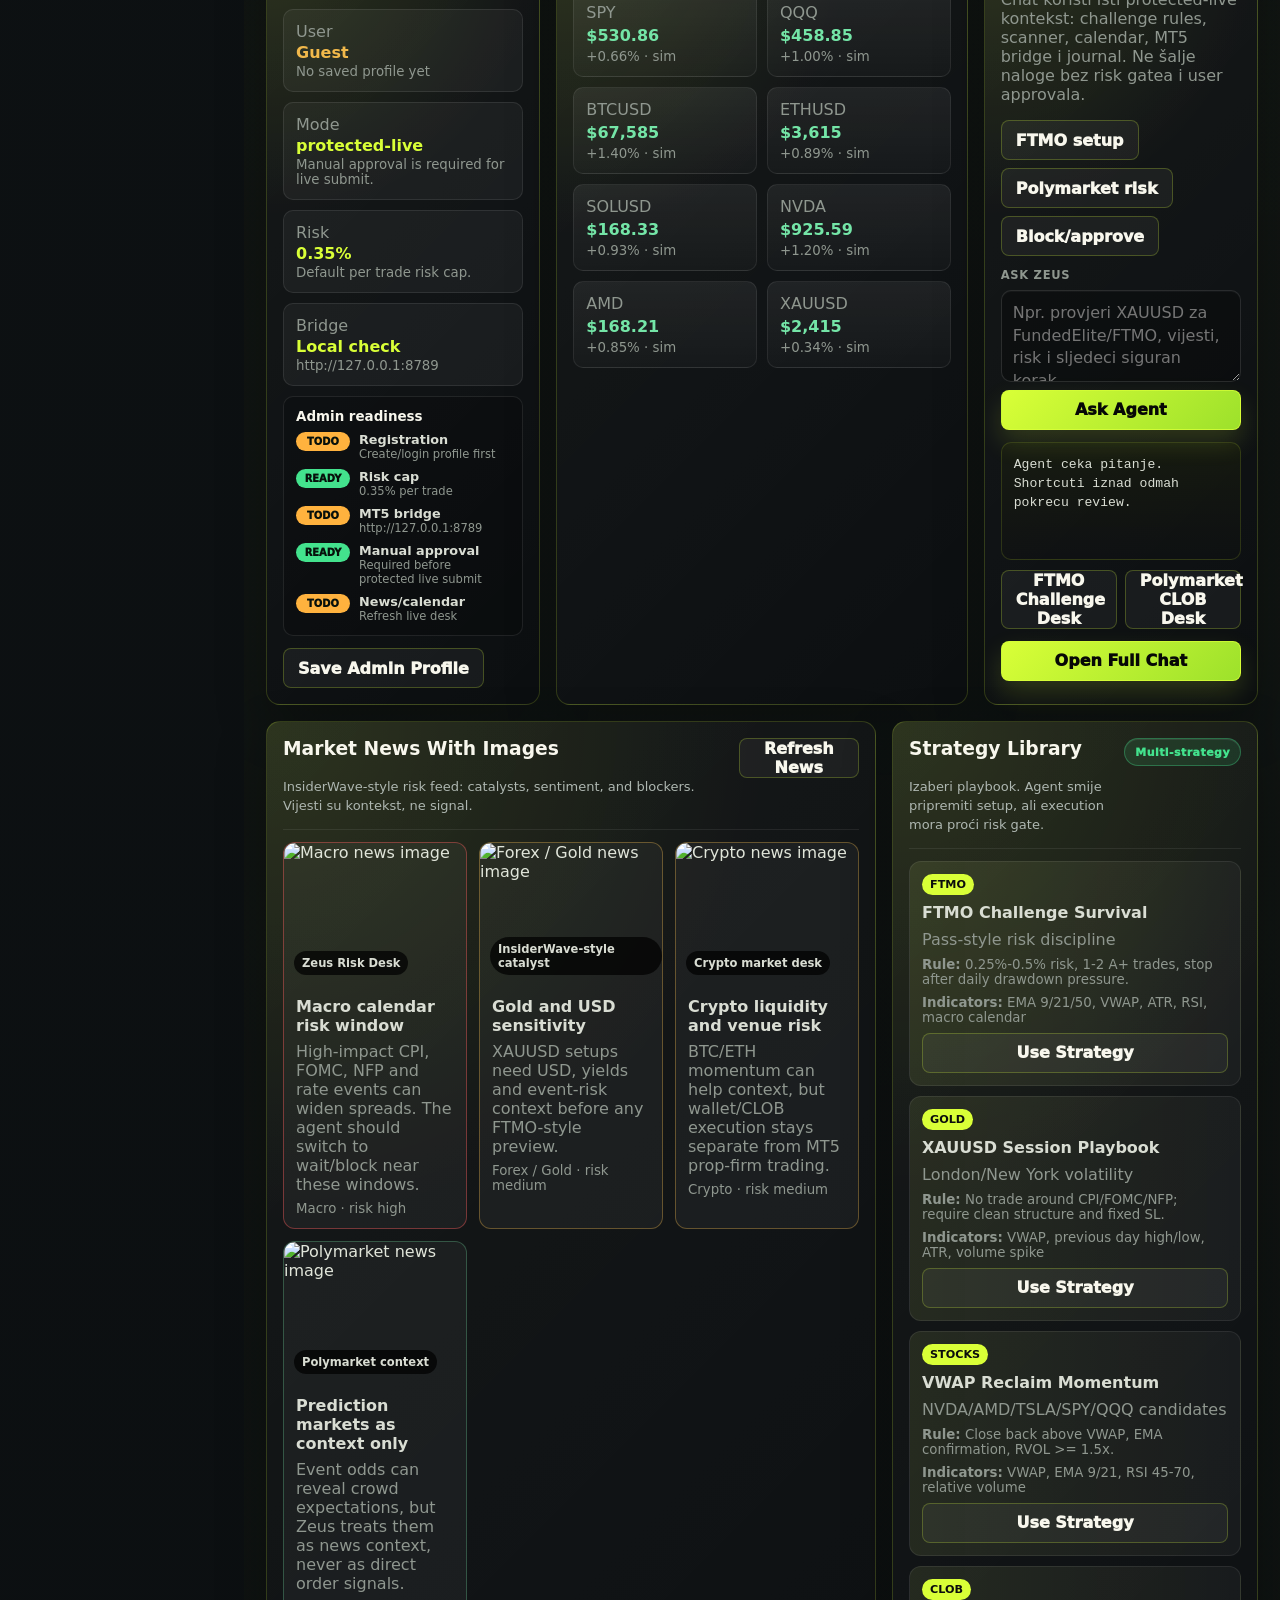
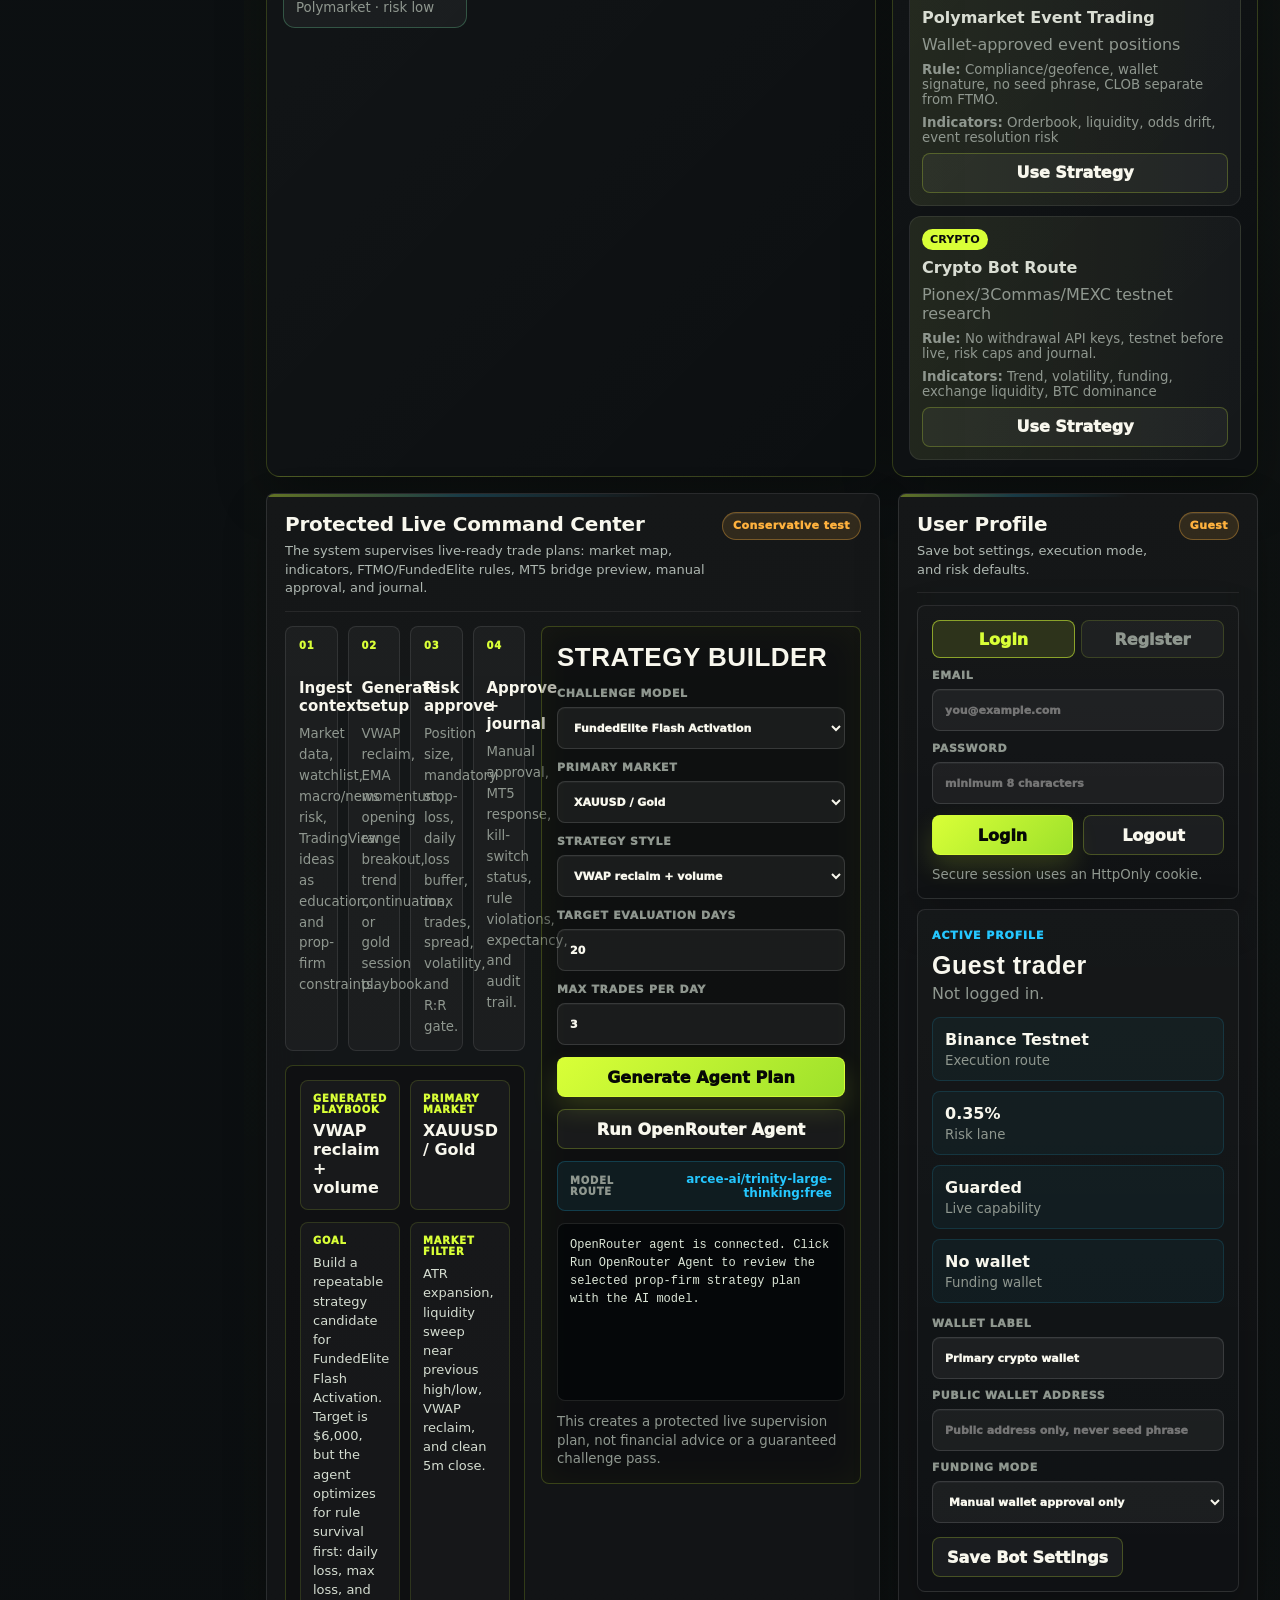
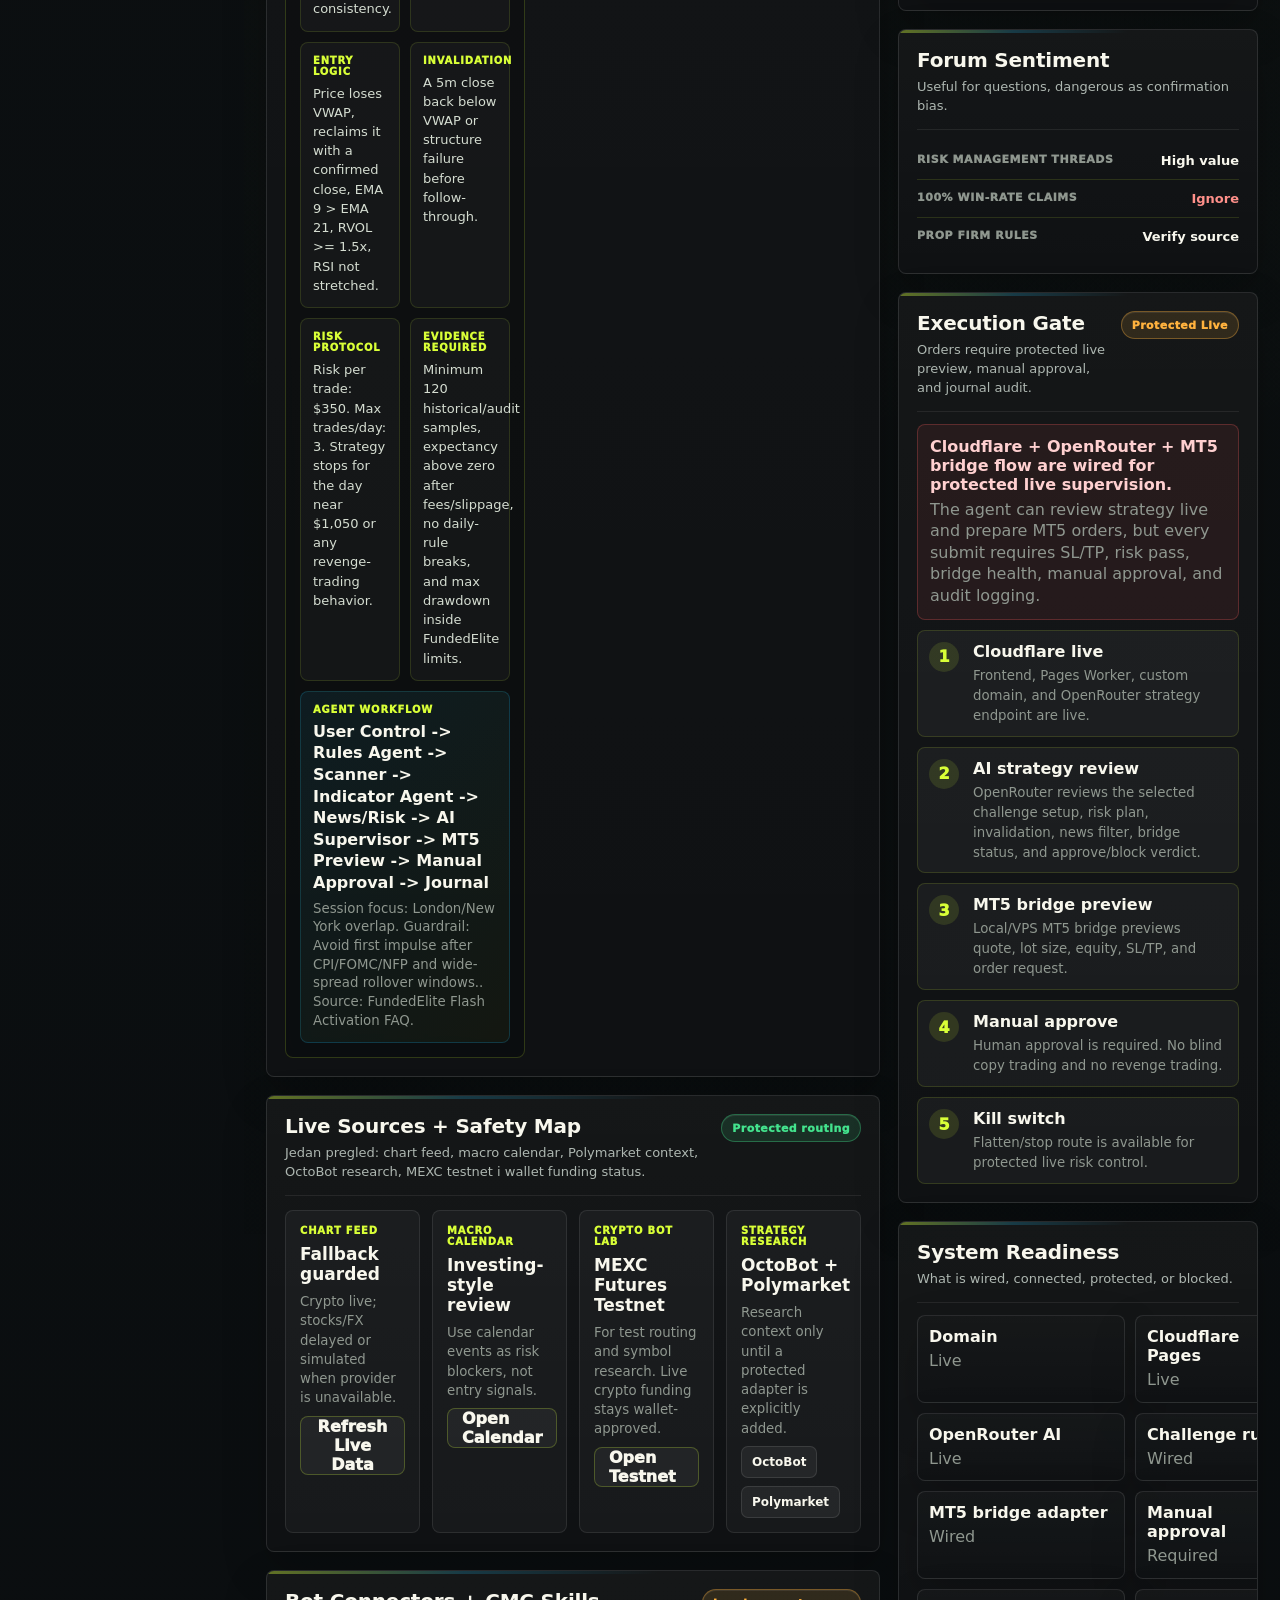
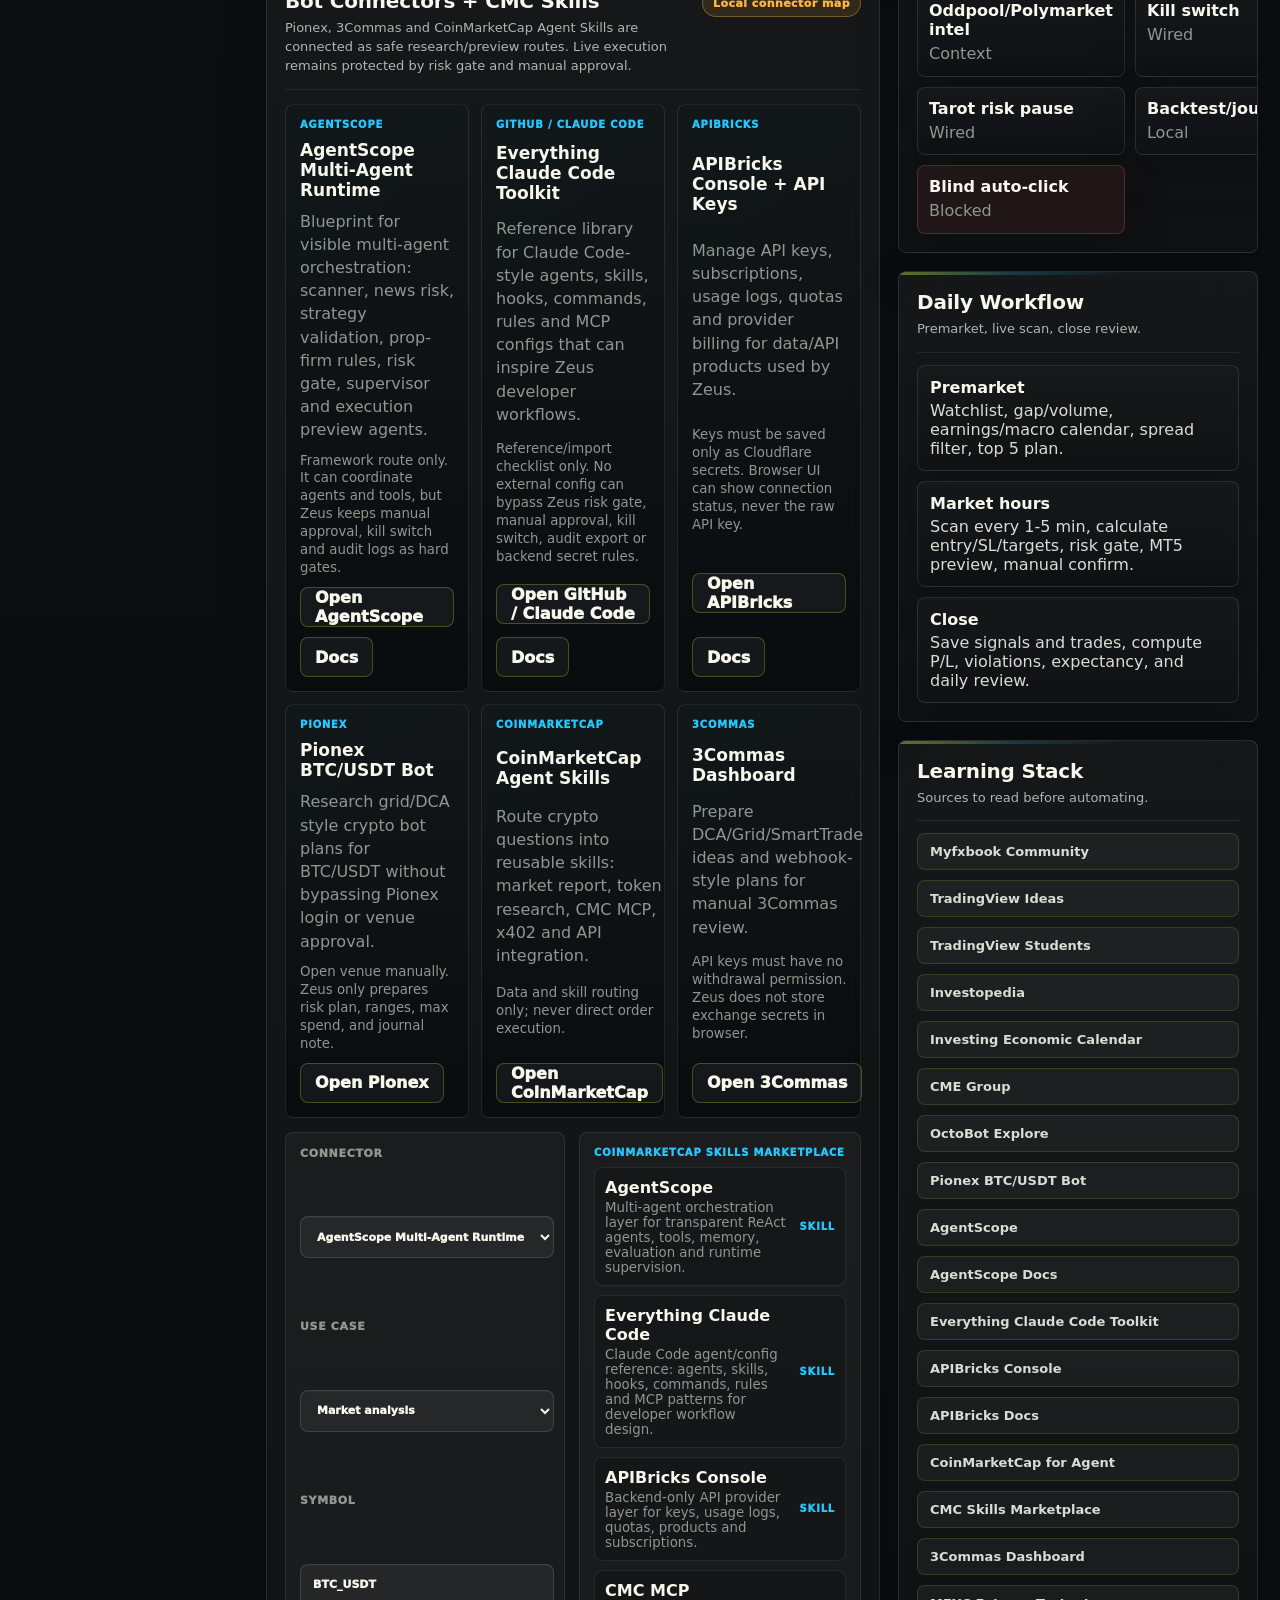
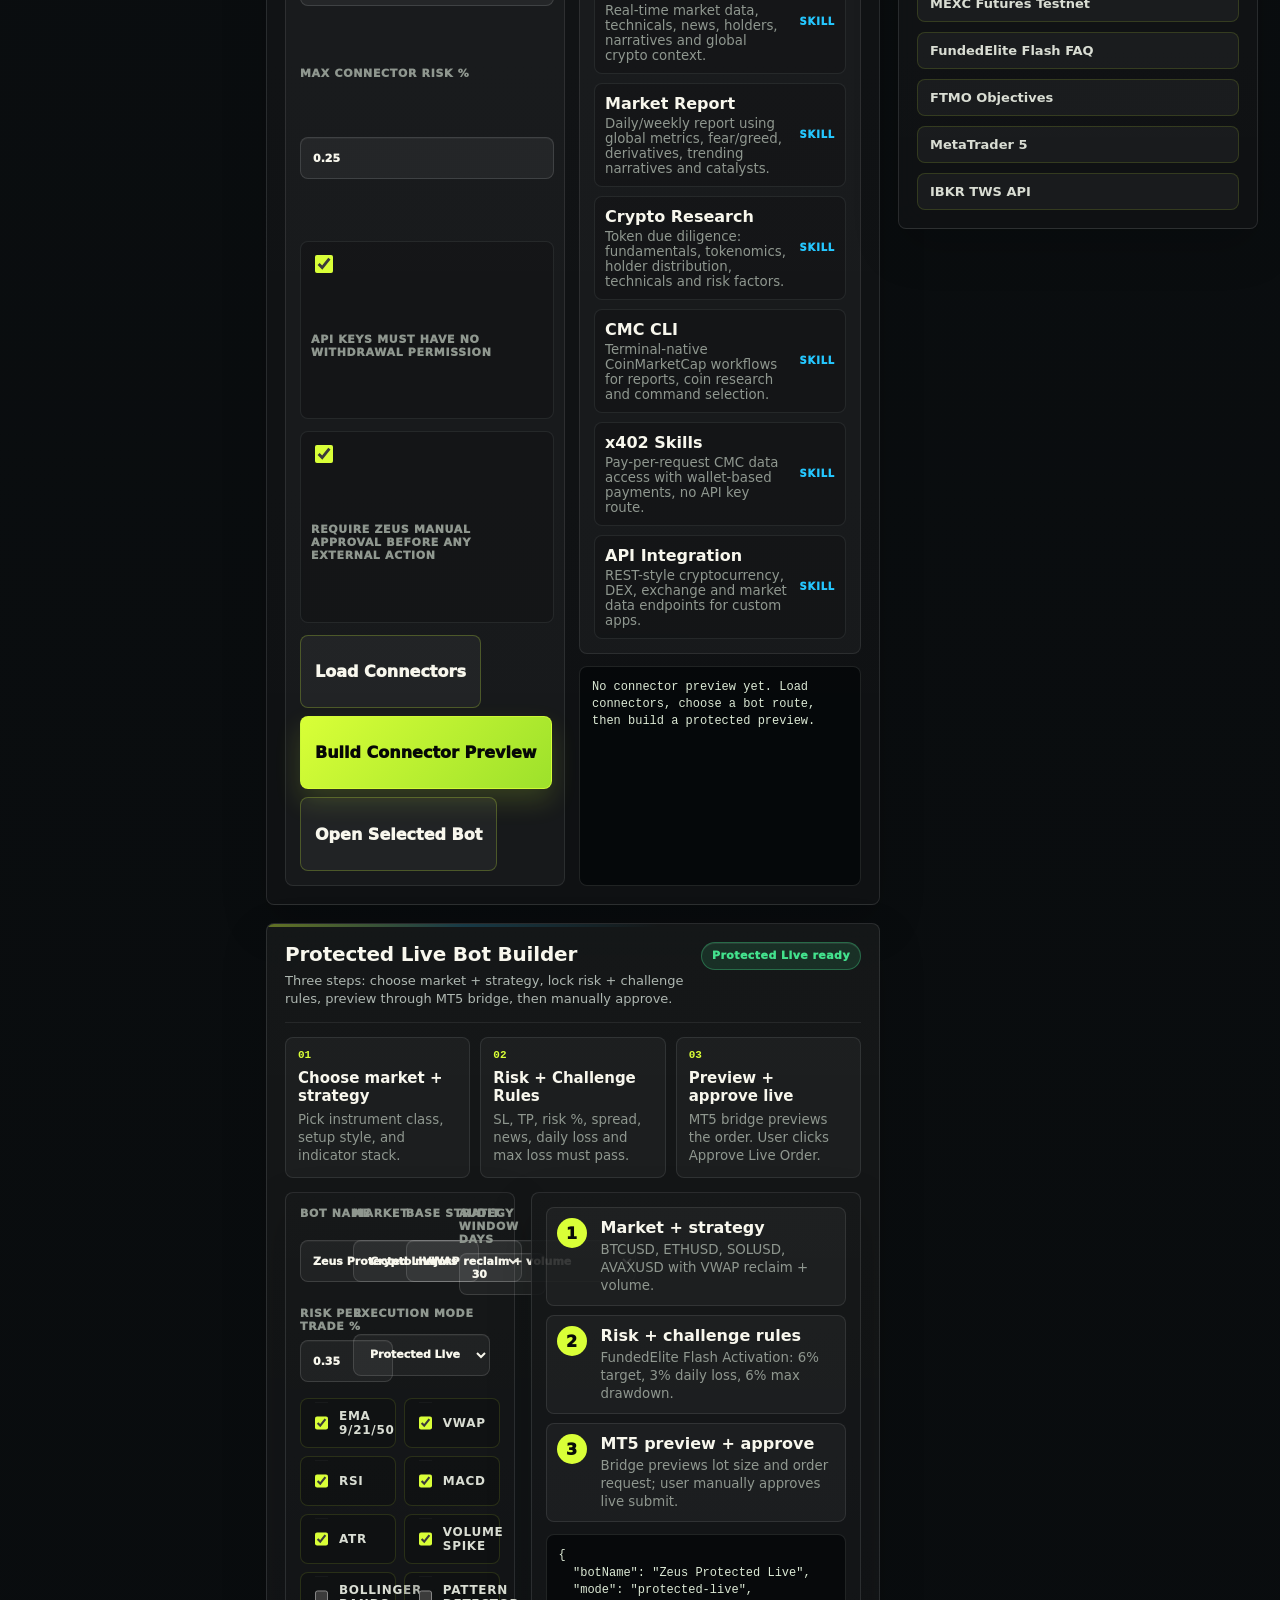
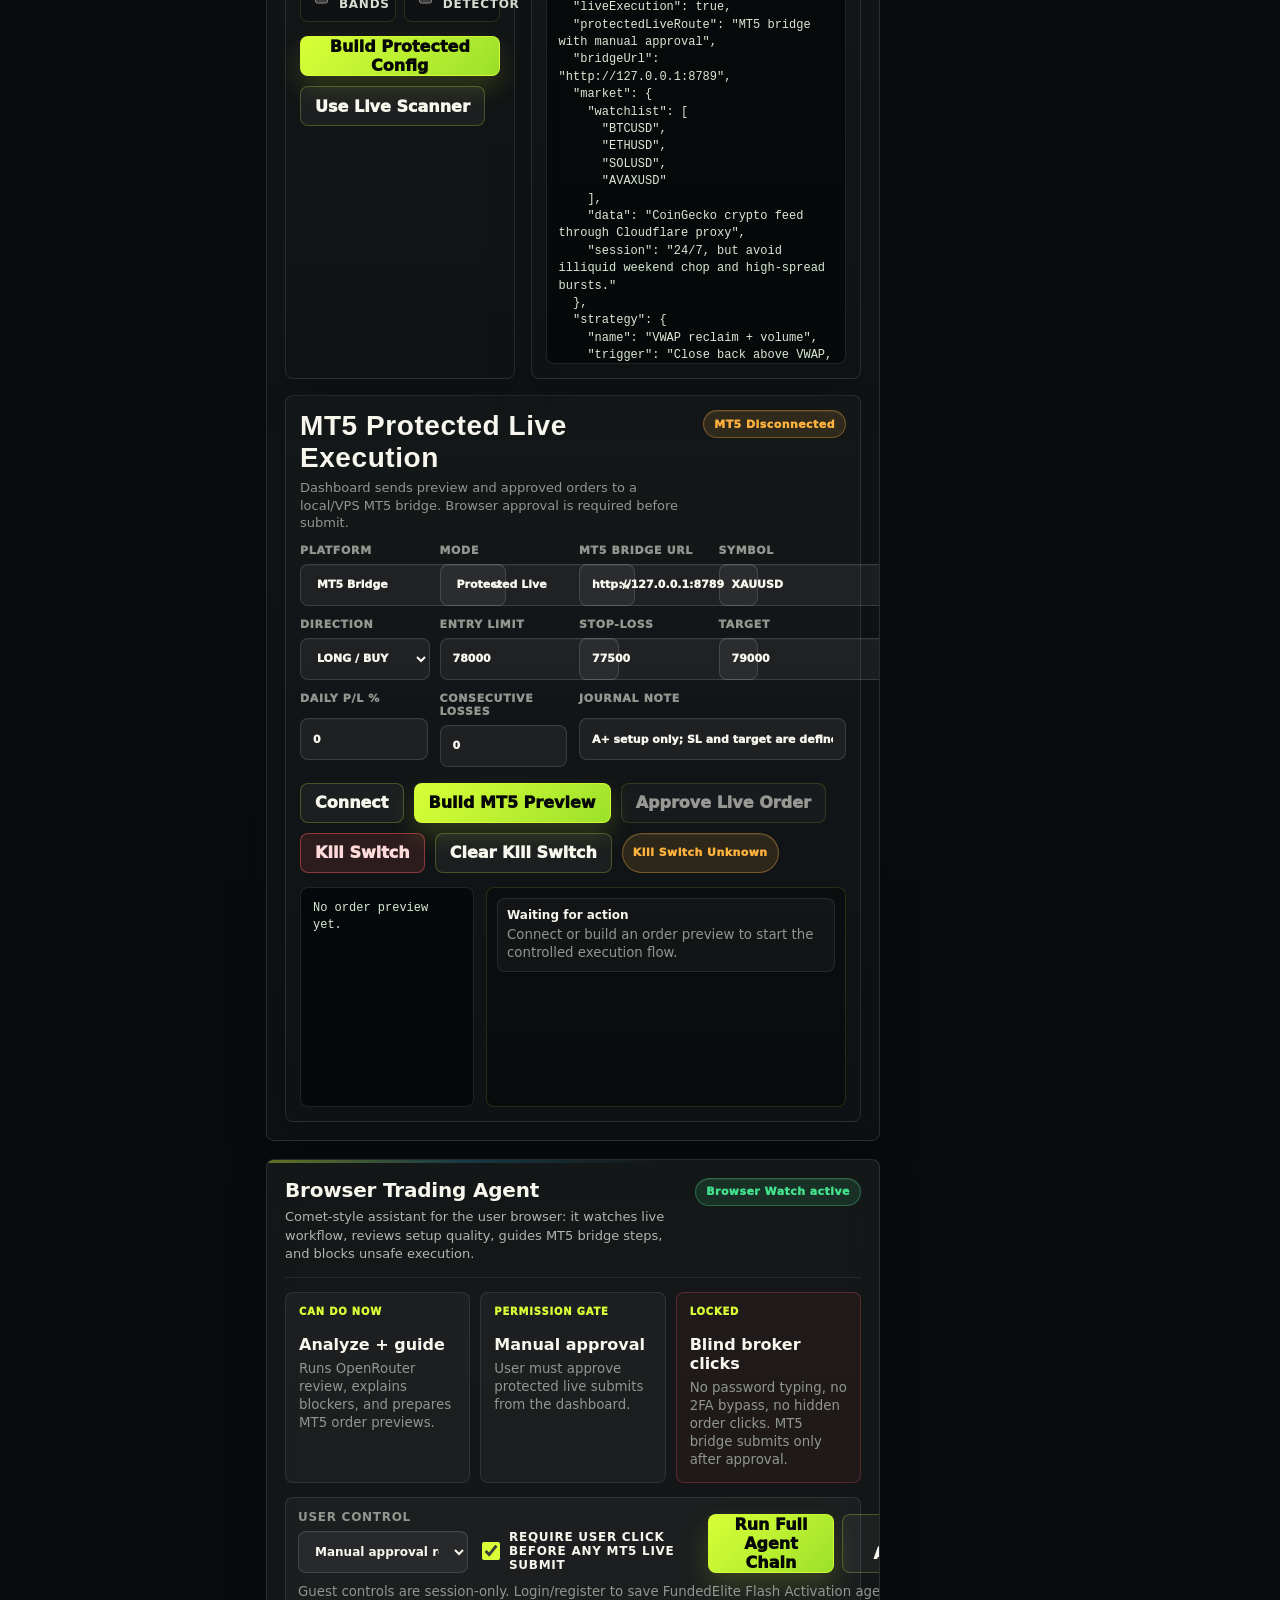
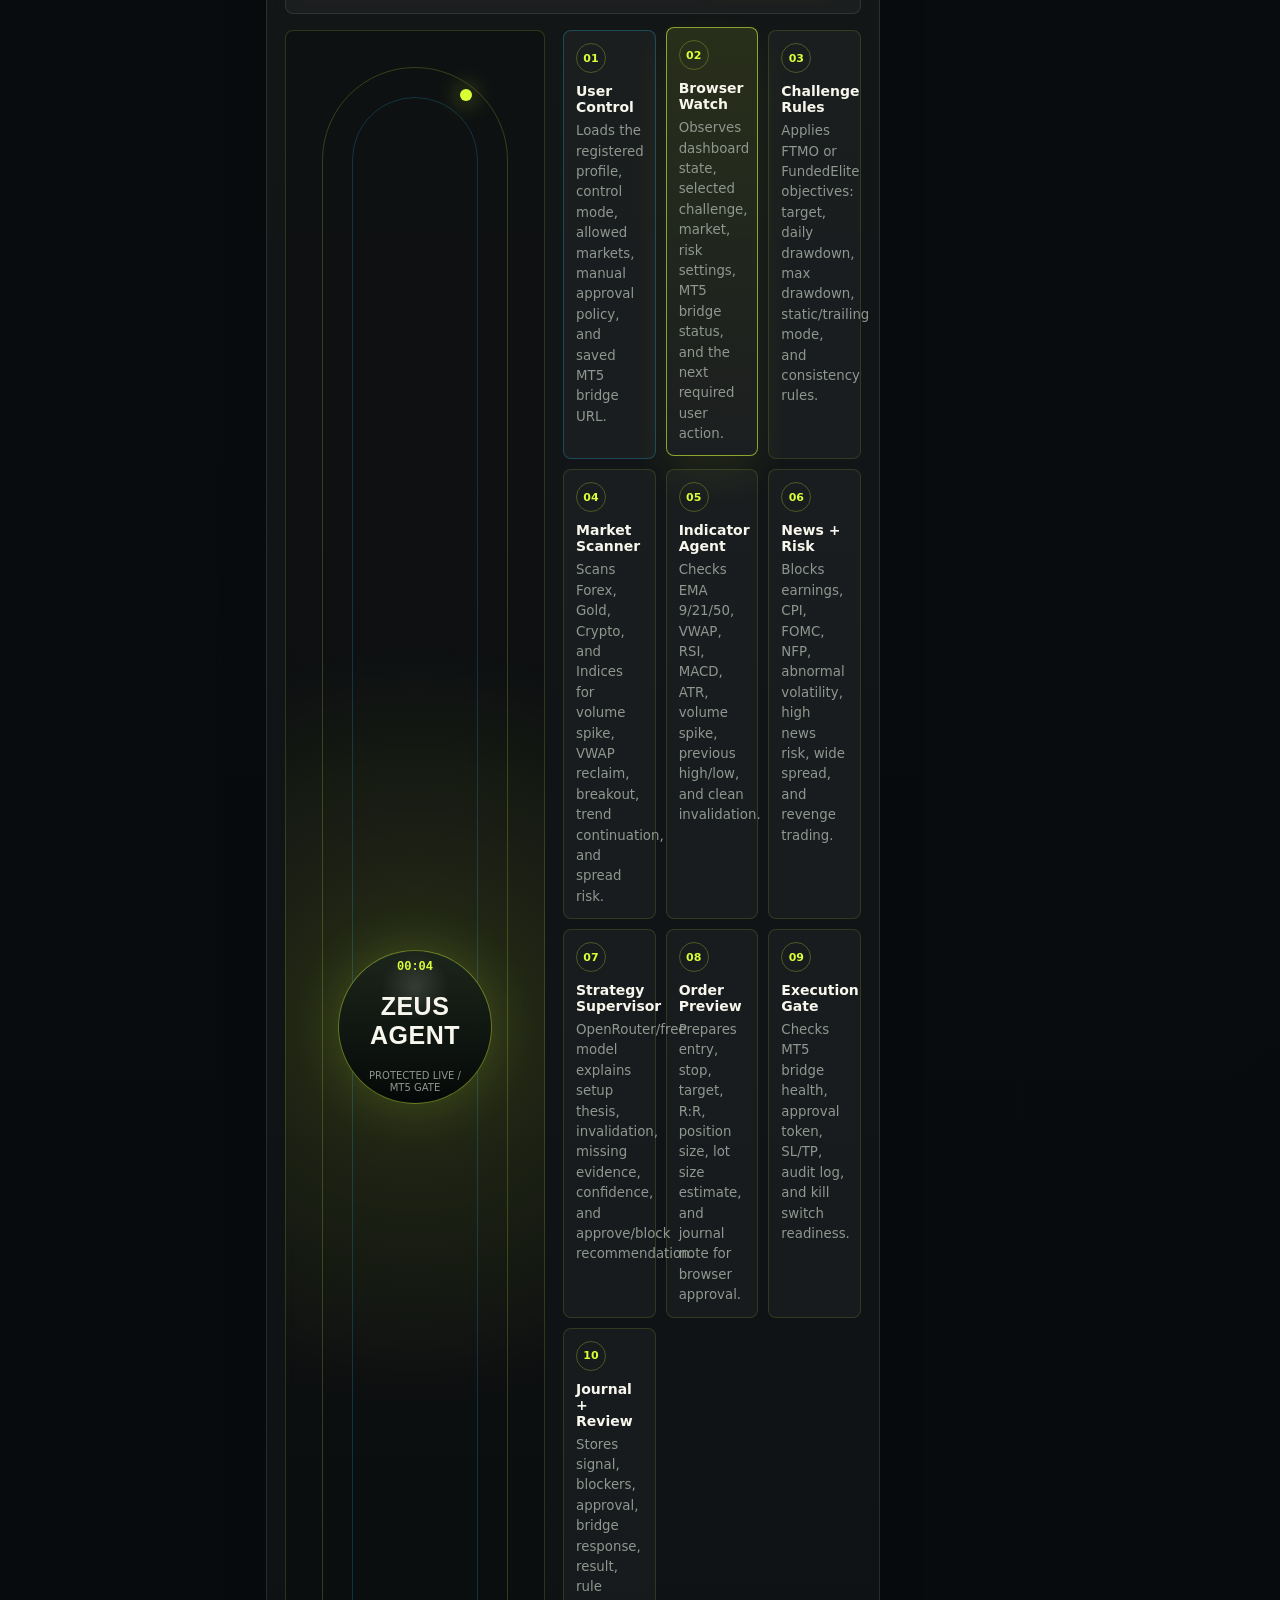
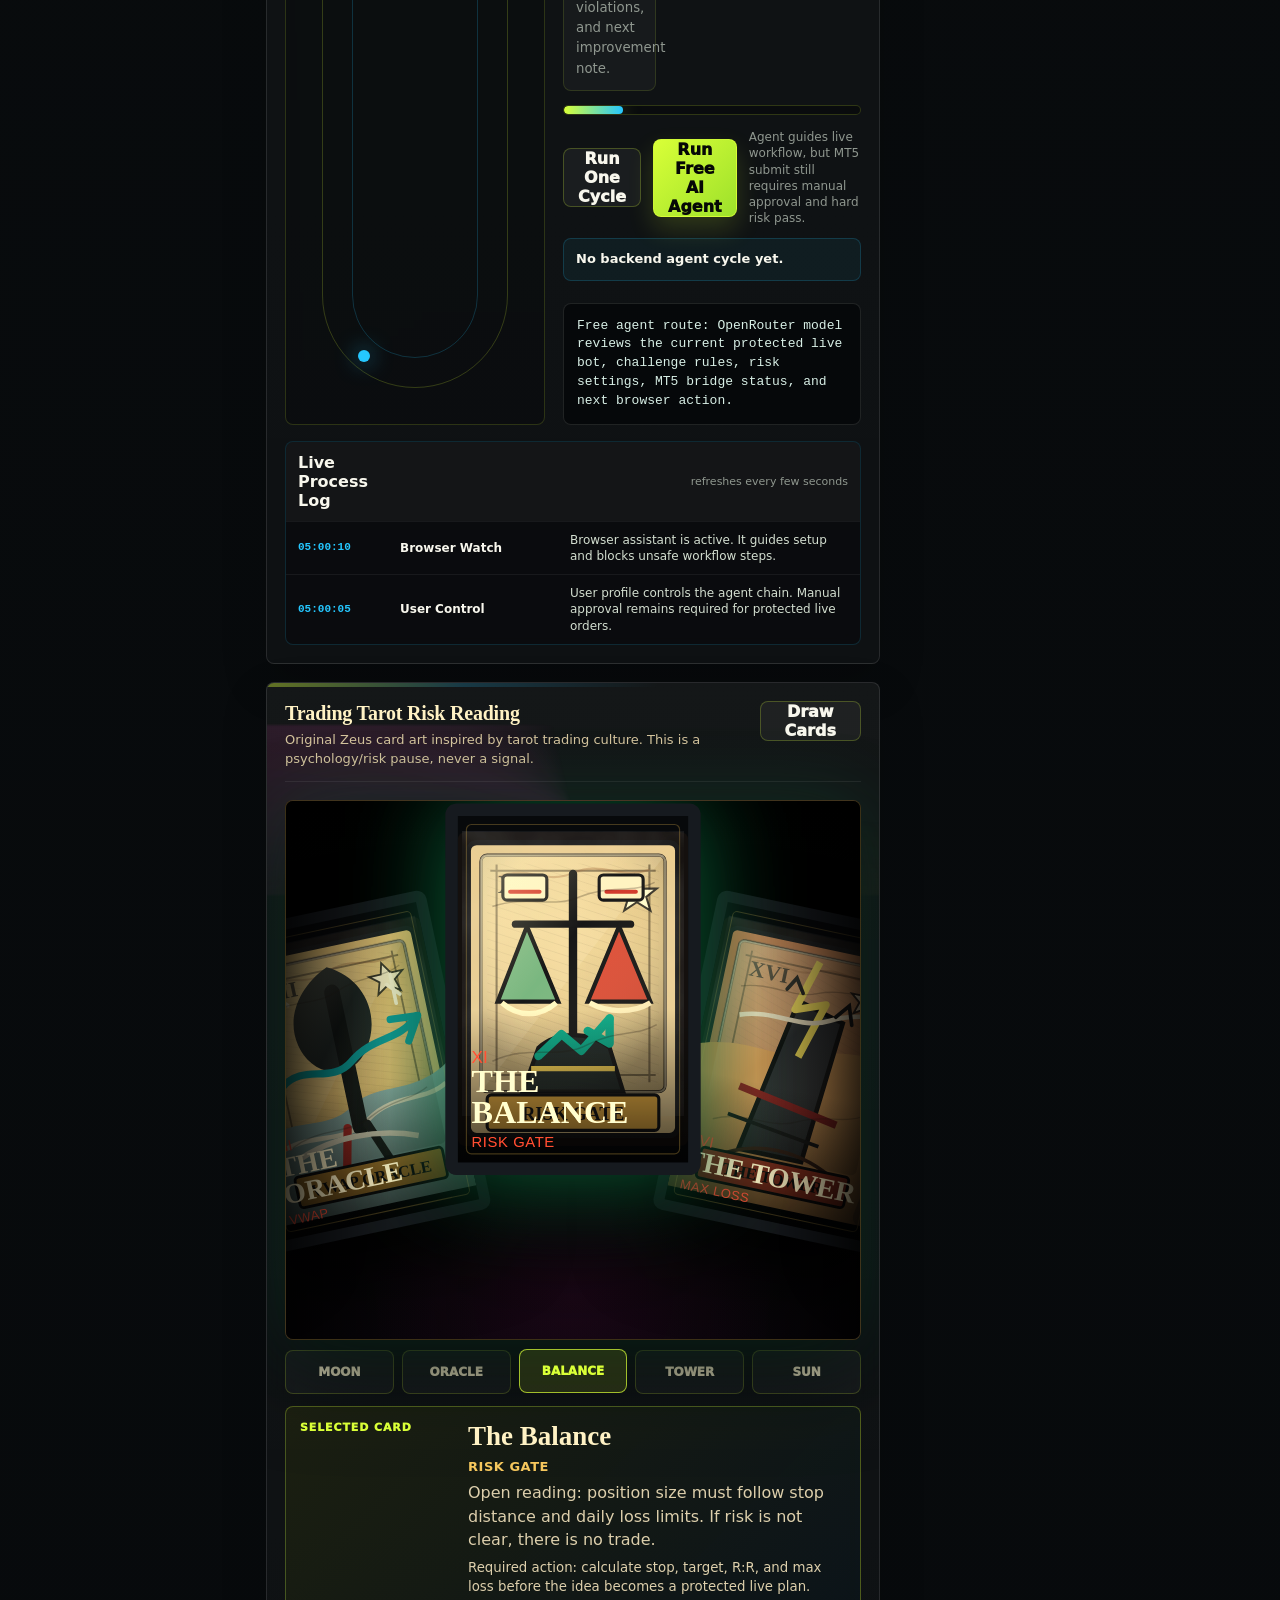
==== commit a303cb0f: "Add audit export and Claude Code connector" ====
--- a/public/index.html
+++ b/public/index.html
@@ -523,6 +523,7 @@
                     Connector
                     <select id="connectorSelect">
                       <option value="agentscope-runtime">AgentScope Multi-Agent Runtime</option>
+                      <option value="everything-claude-code">Everything Claude Code Toolkit</option>
                       <option value="apibricks-console">APIBricks Console + API Keys</option>
                       <option value="pionex-bot">Pionex BTC/USDT Bot</option>
                       <option value="cmc-agent-skills">CoinMarketCap Agent Skills</option>
@@ -735,6 +736,8 @@
                   <button id="buildOrderPreview" class="primary-action" type="button">Build MT5 Preview</button>
                   <button id="approveTestnetTrade" class="secondary-action" type="button" disabled>Approve Live Order</button>
                   <button id="killSwitch" class="danger-action" type="button">Kill Switch</button>
+                  <button id="clearKillSwitch" class="secondary-action" type="button">Clear Kill Switch</button>
+                  <span id="killSwitchState" class="status-chip warning">Kill Switch Unknown</span>
                 </div>
 
                 <div class="exchange-status-grid">
@@ -1327,6 +1330,7 @@
                 </div>
                 <div class="journal-actions">
                   <button id="refreshJournalCloud" class="secondary-action" type="button">Sync Cloud Audit</button>
+                  <button id="exportAuditBundle" class="secondary-action" type="button">Export Audit JSON</button>
                   <button id="addJournal" class="secondary-action" type="button">Add Note</button>
                 </div>
               </div>
@@ -1500,6 +1504,7 @@
                 <a href="https://www.pionex.com/en/trade/BTC_USDT/Bot" target="_blank" rel="noreferrer">Pionex BTC/USDT Bot</a>
                 <a href="https://agentscope.io/" target="_blank" rel="noreferrer">AgentScope</a>
                 <a href="https://docs.agentscope.io/basic-concepts/agent" target="_blank" rel="noreferrer">AgentScope Docs</a>
+                <a href="https://github.com/arabicapp/everything-claude-code" target="_blank" rel="noreferrer">Everything Claude Code Toolkit</a>
                 <a href="https://console.apibricks.io/team/54a30dc6-46dc-4dac-93a7-72ad3f4288ee" target="_blank" rel="noreferrer">APIBricks Console</a>
                 <a href="https://www.apibricks.io/platform/docs/customer-portal/billing" target="_blank" rel="noreferrer">APIBricks Docs</a>
                 <a href="https://coinmarketcap.com/api/agent/" target="_blank" rel="noreferrer">CoinMarketCap for Agent</a>
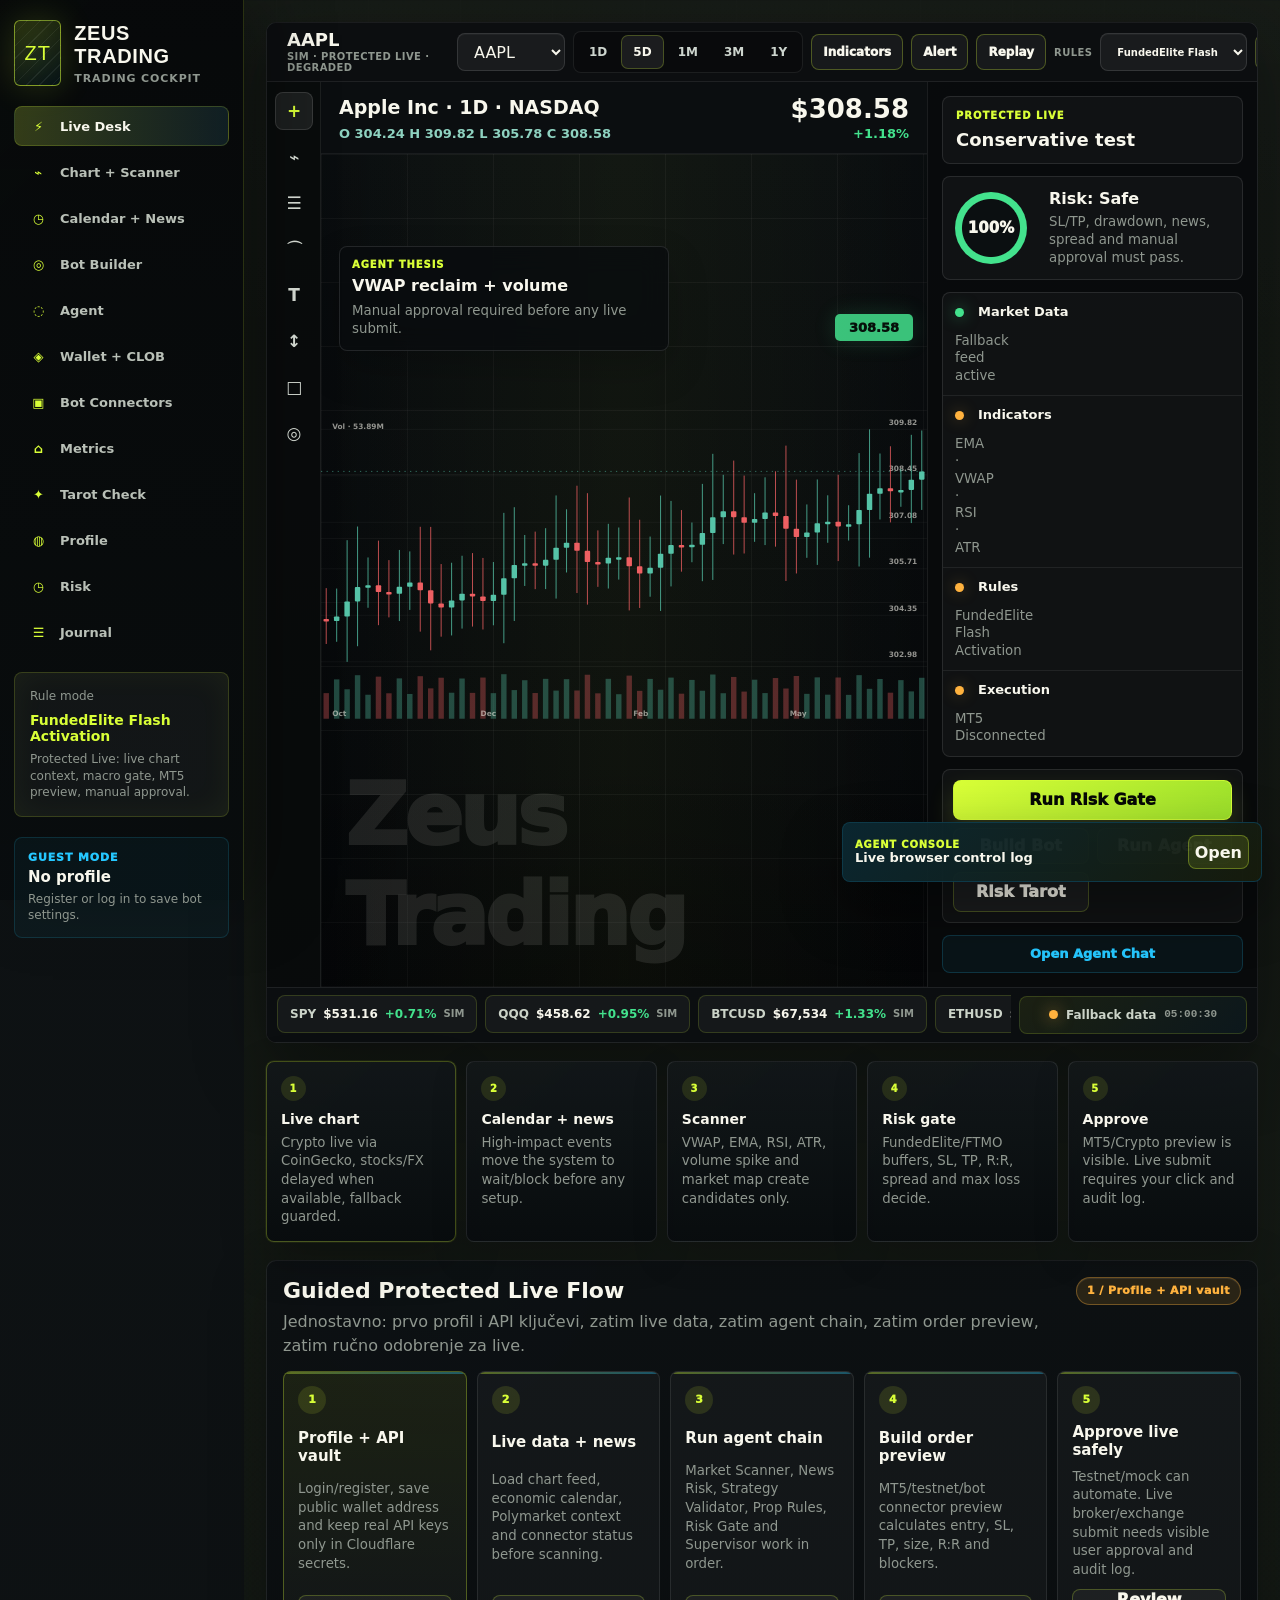
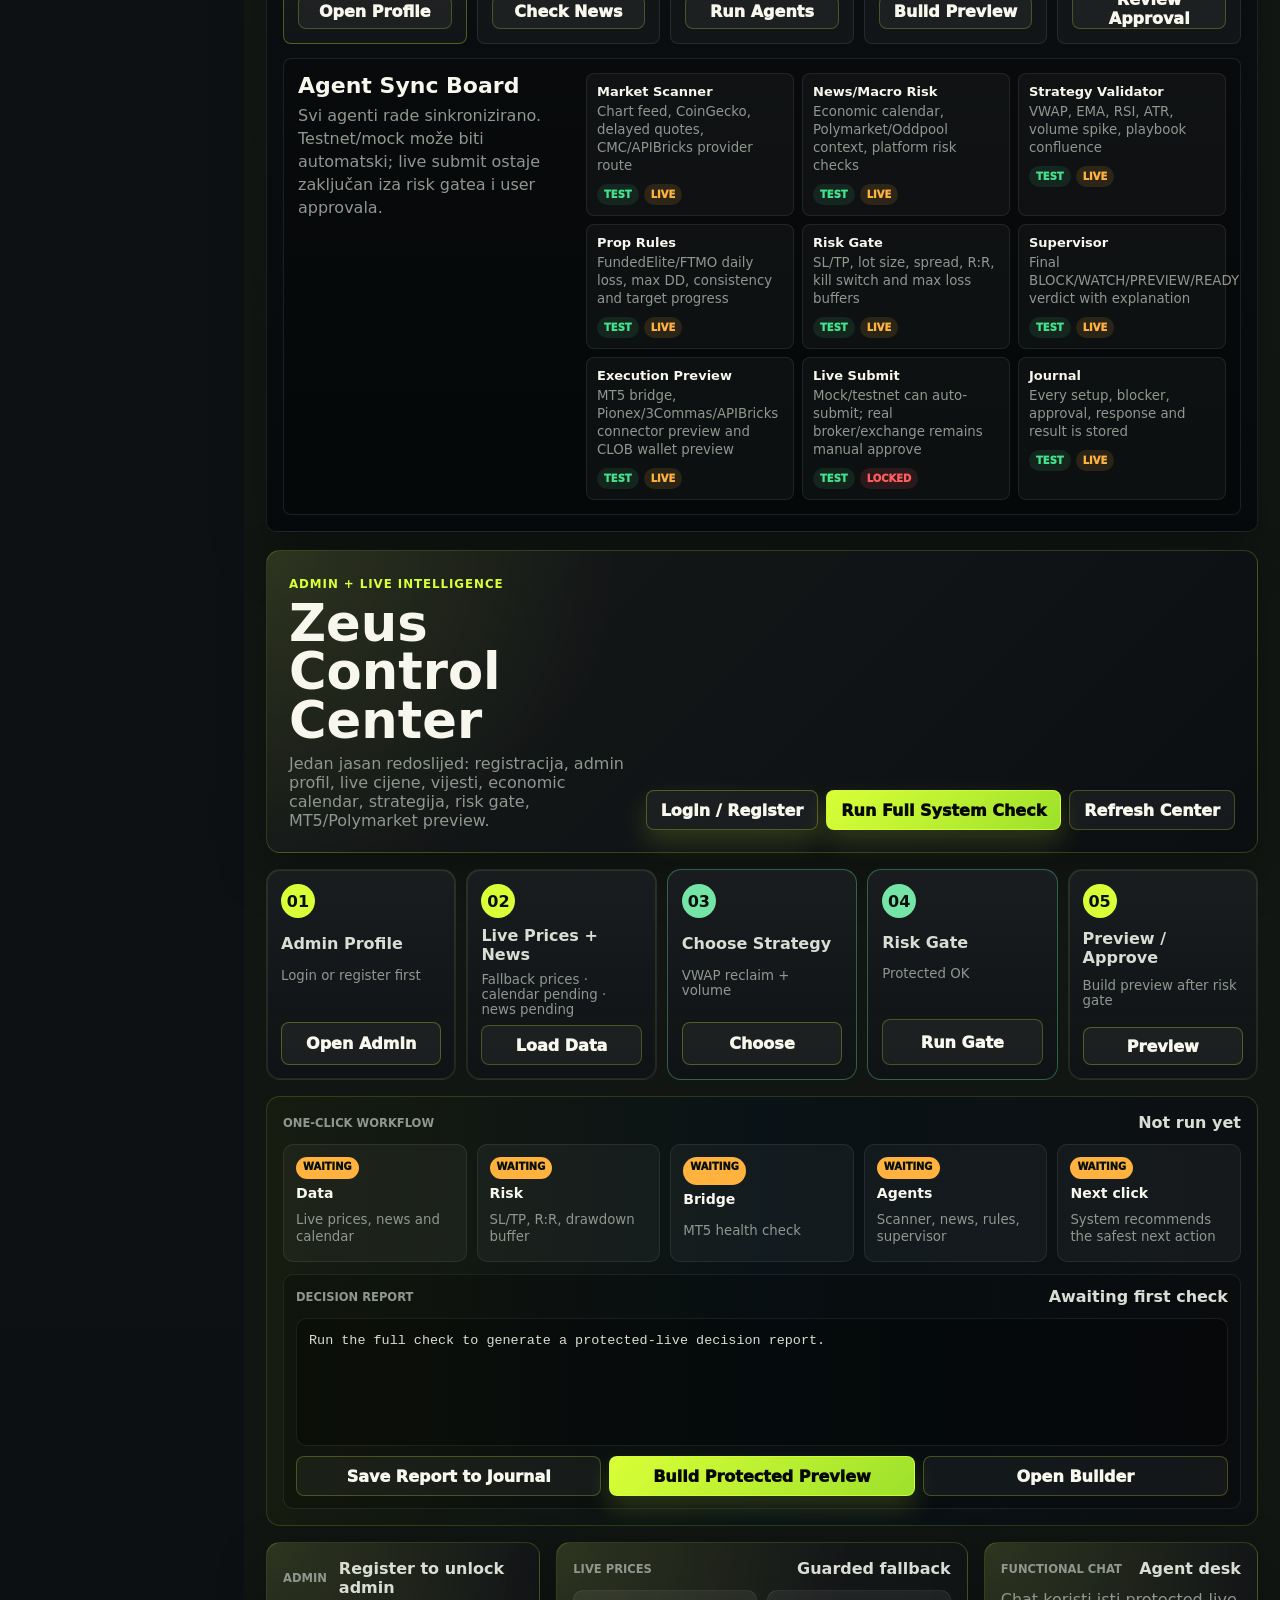
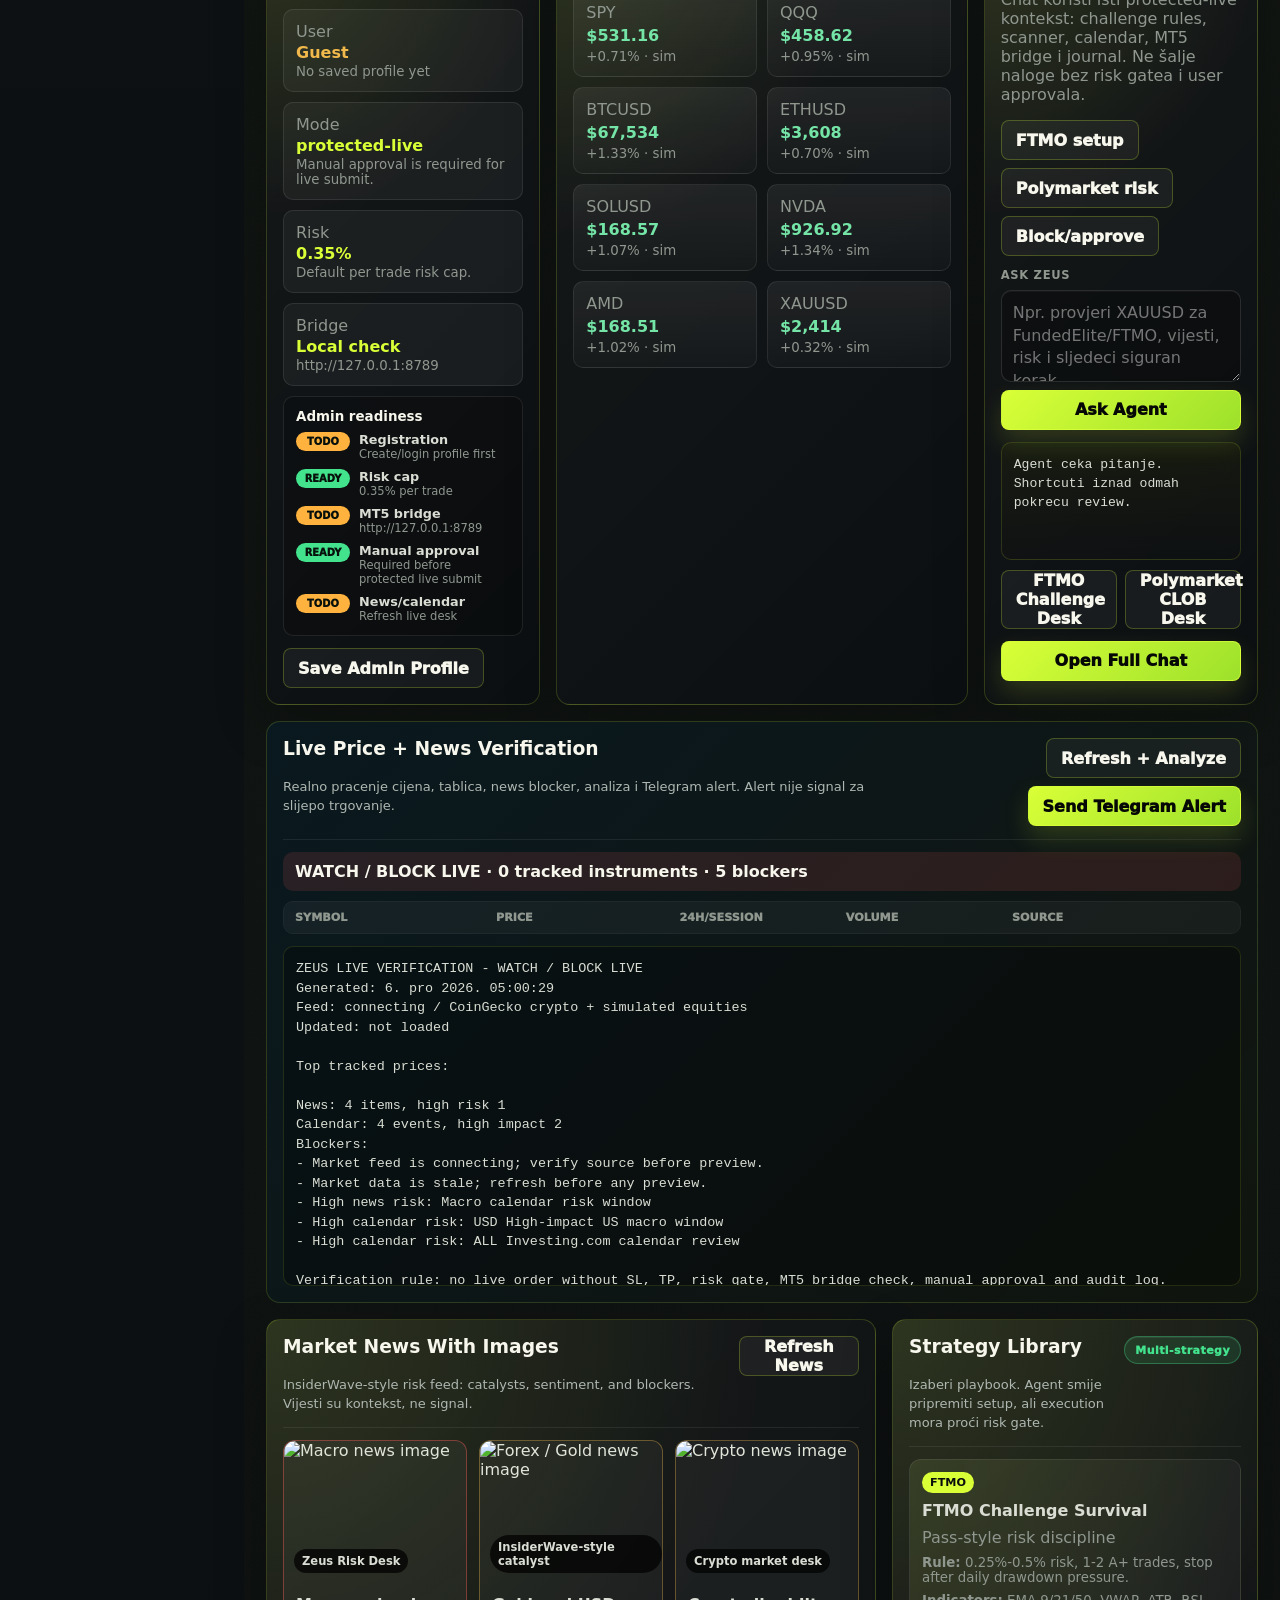
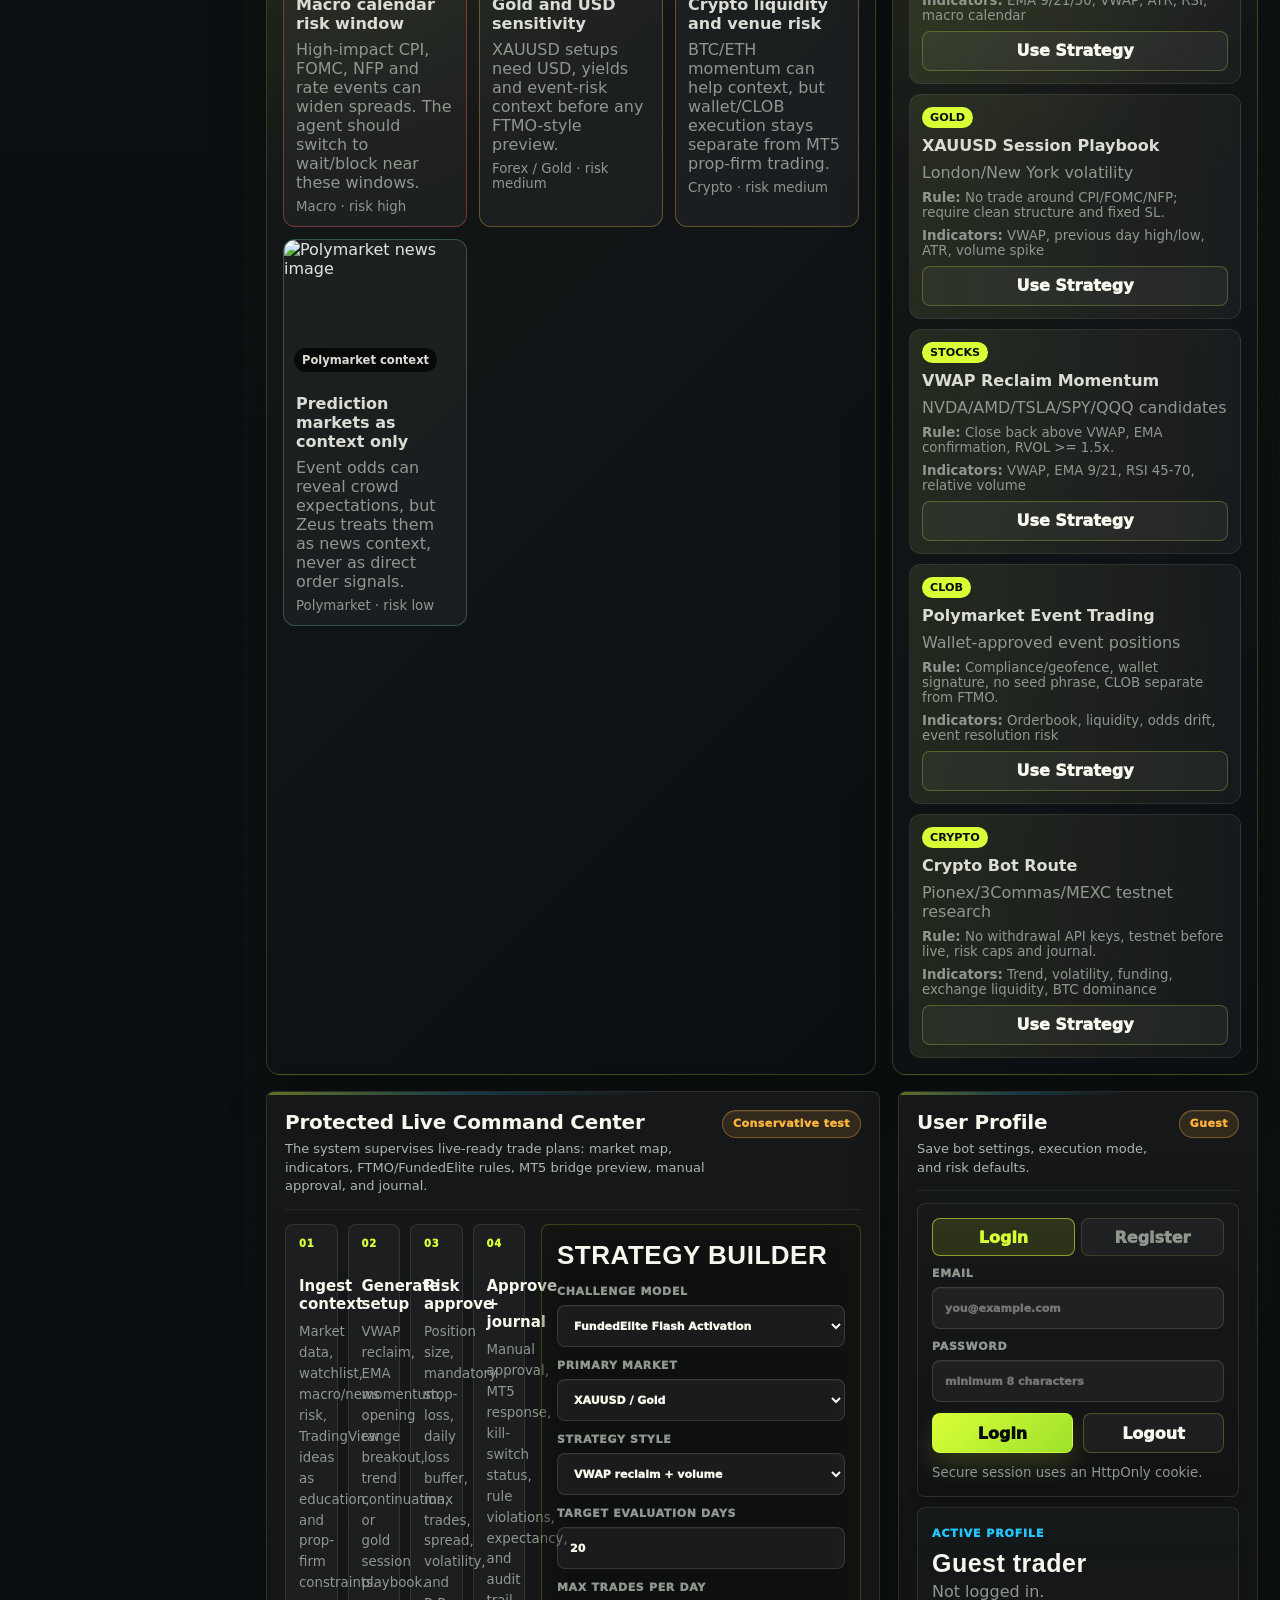
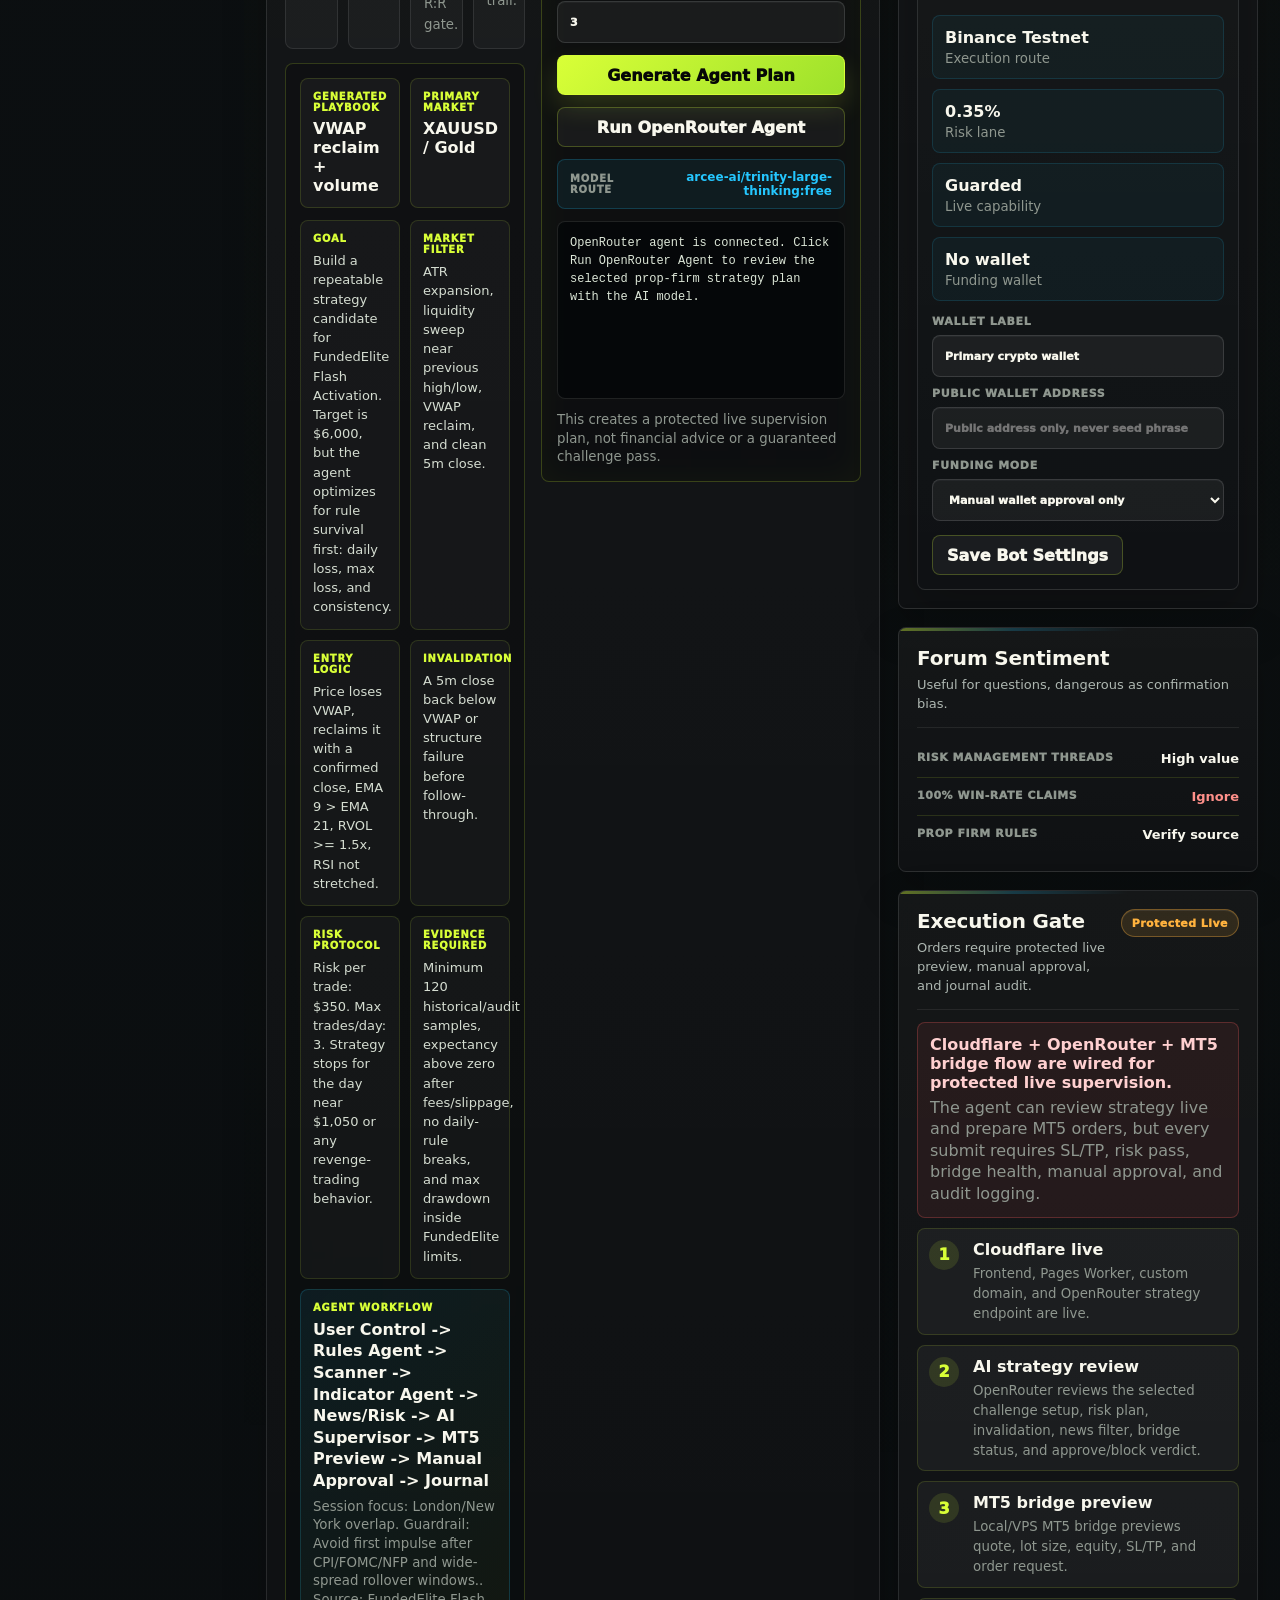
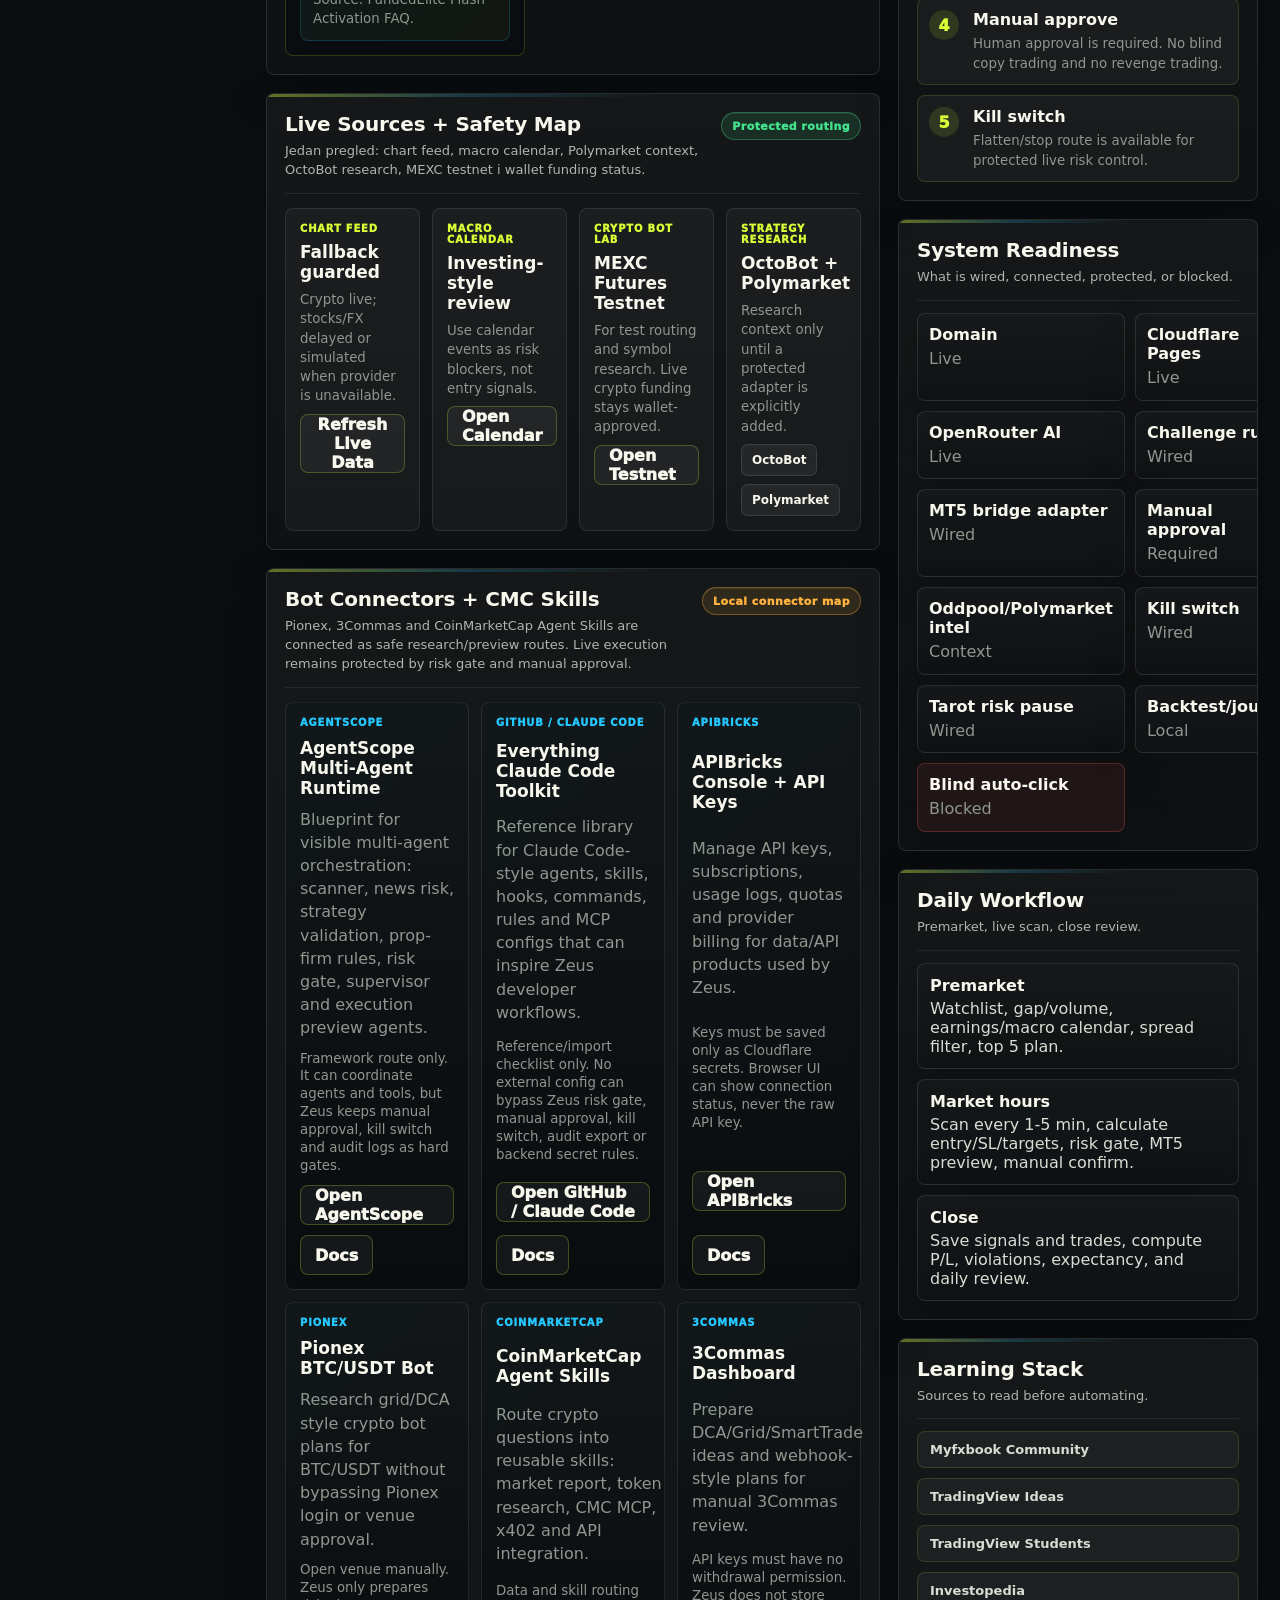
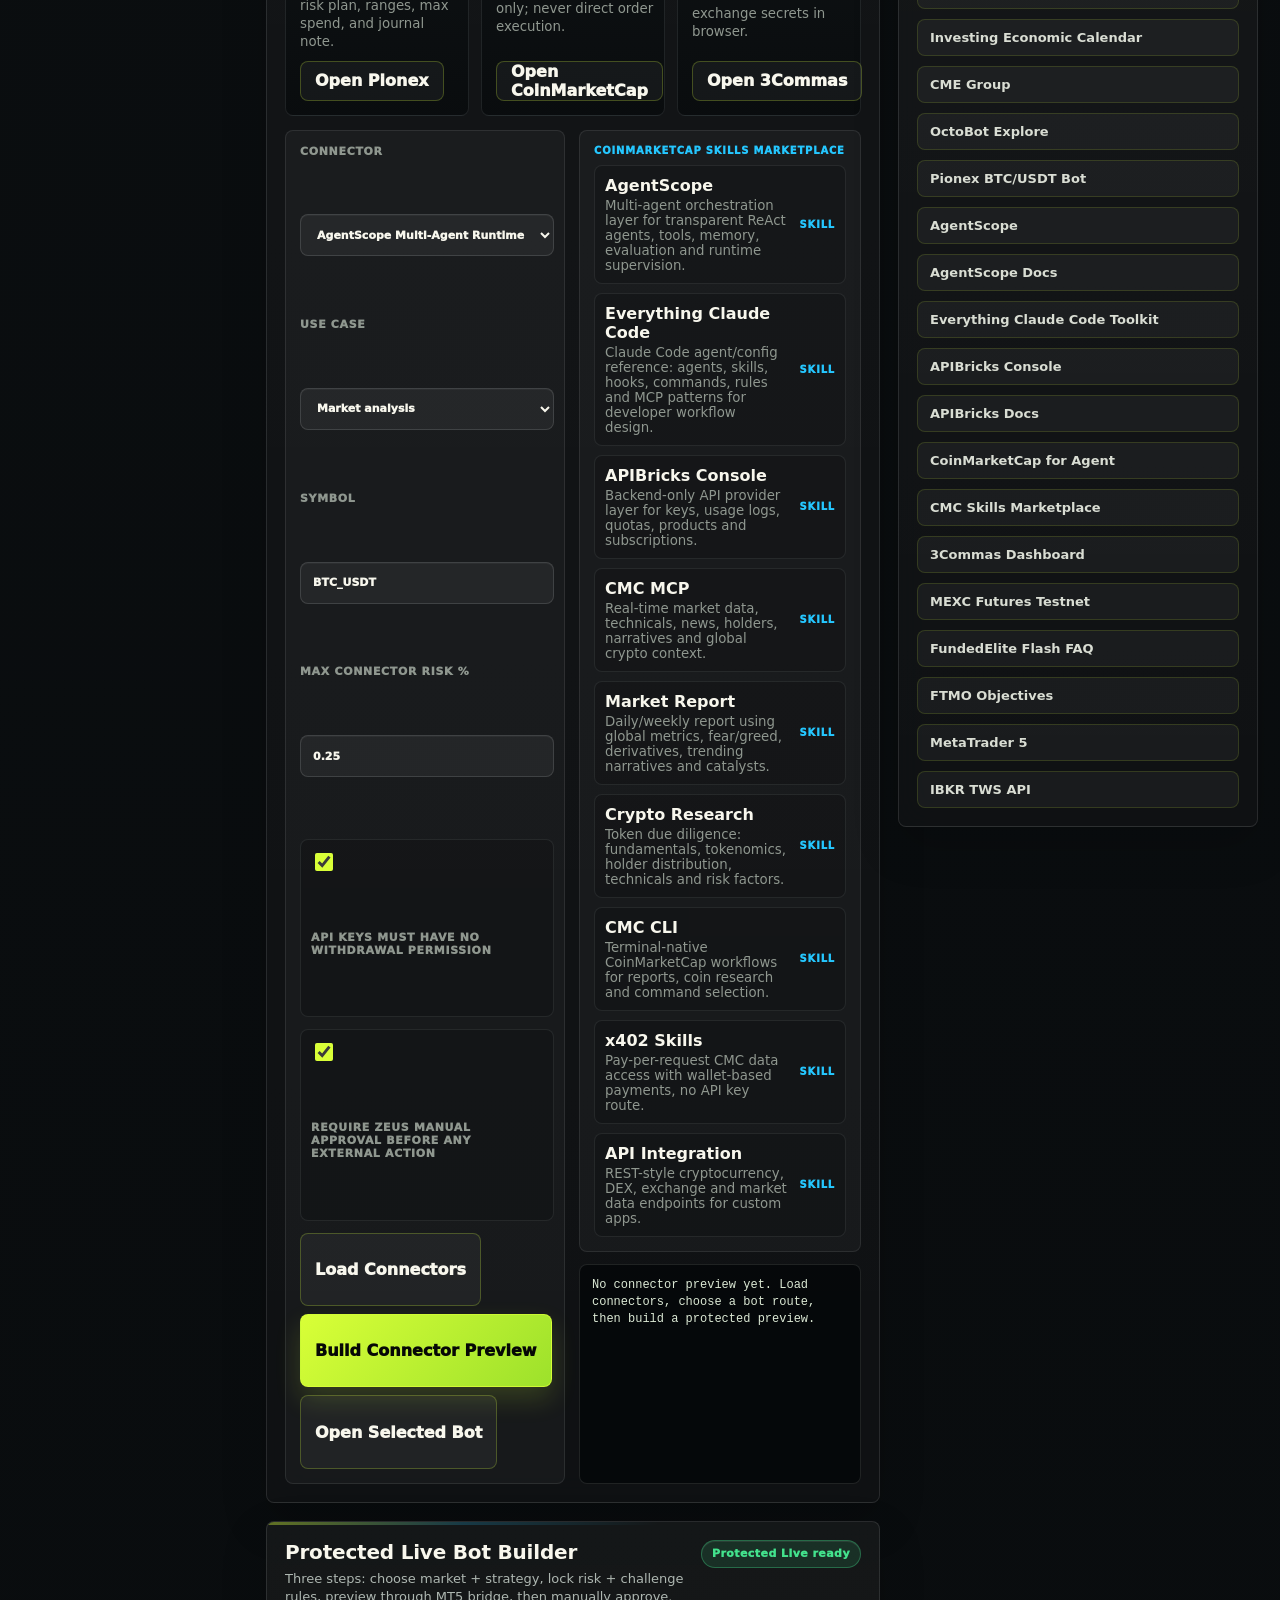
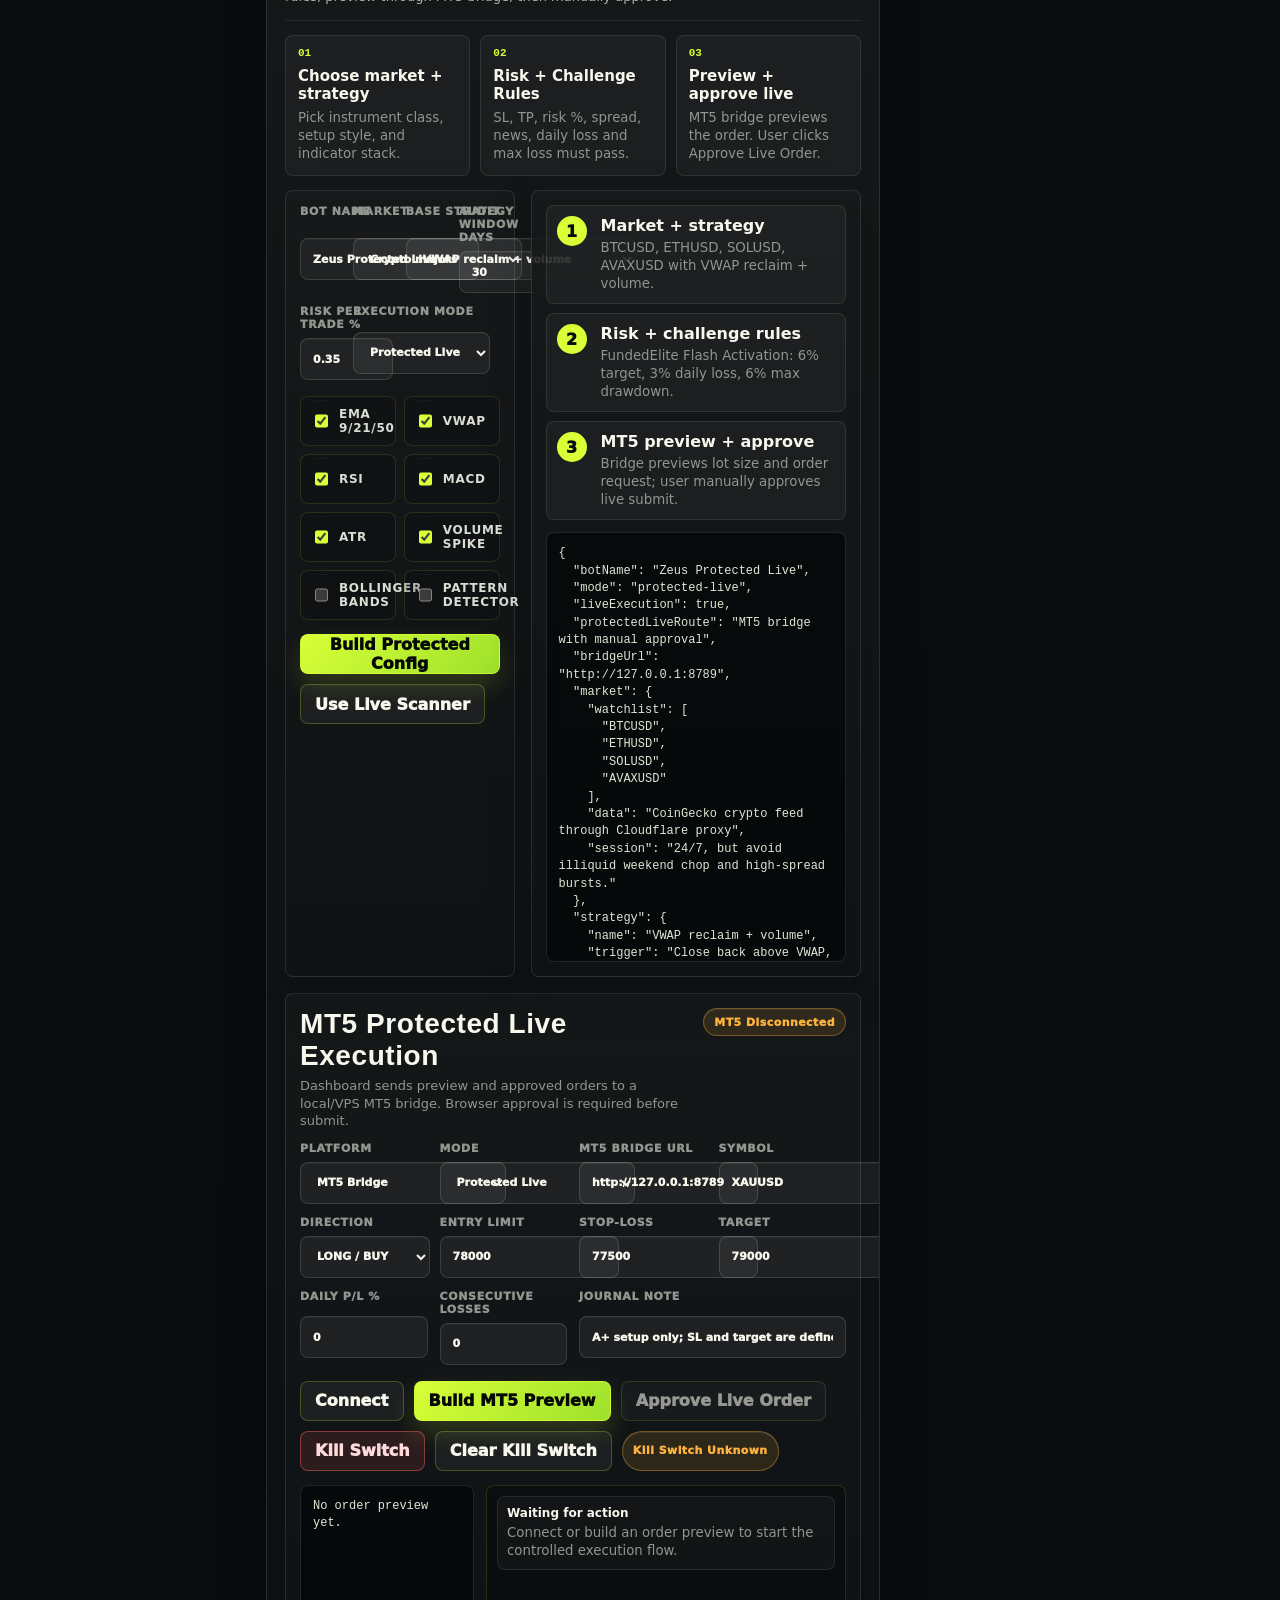
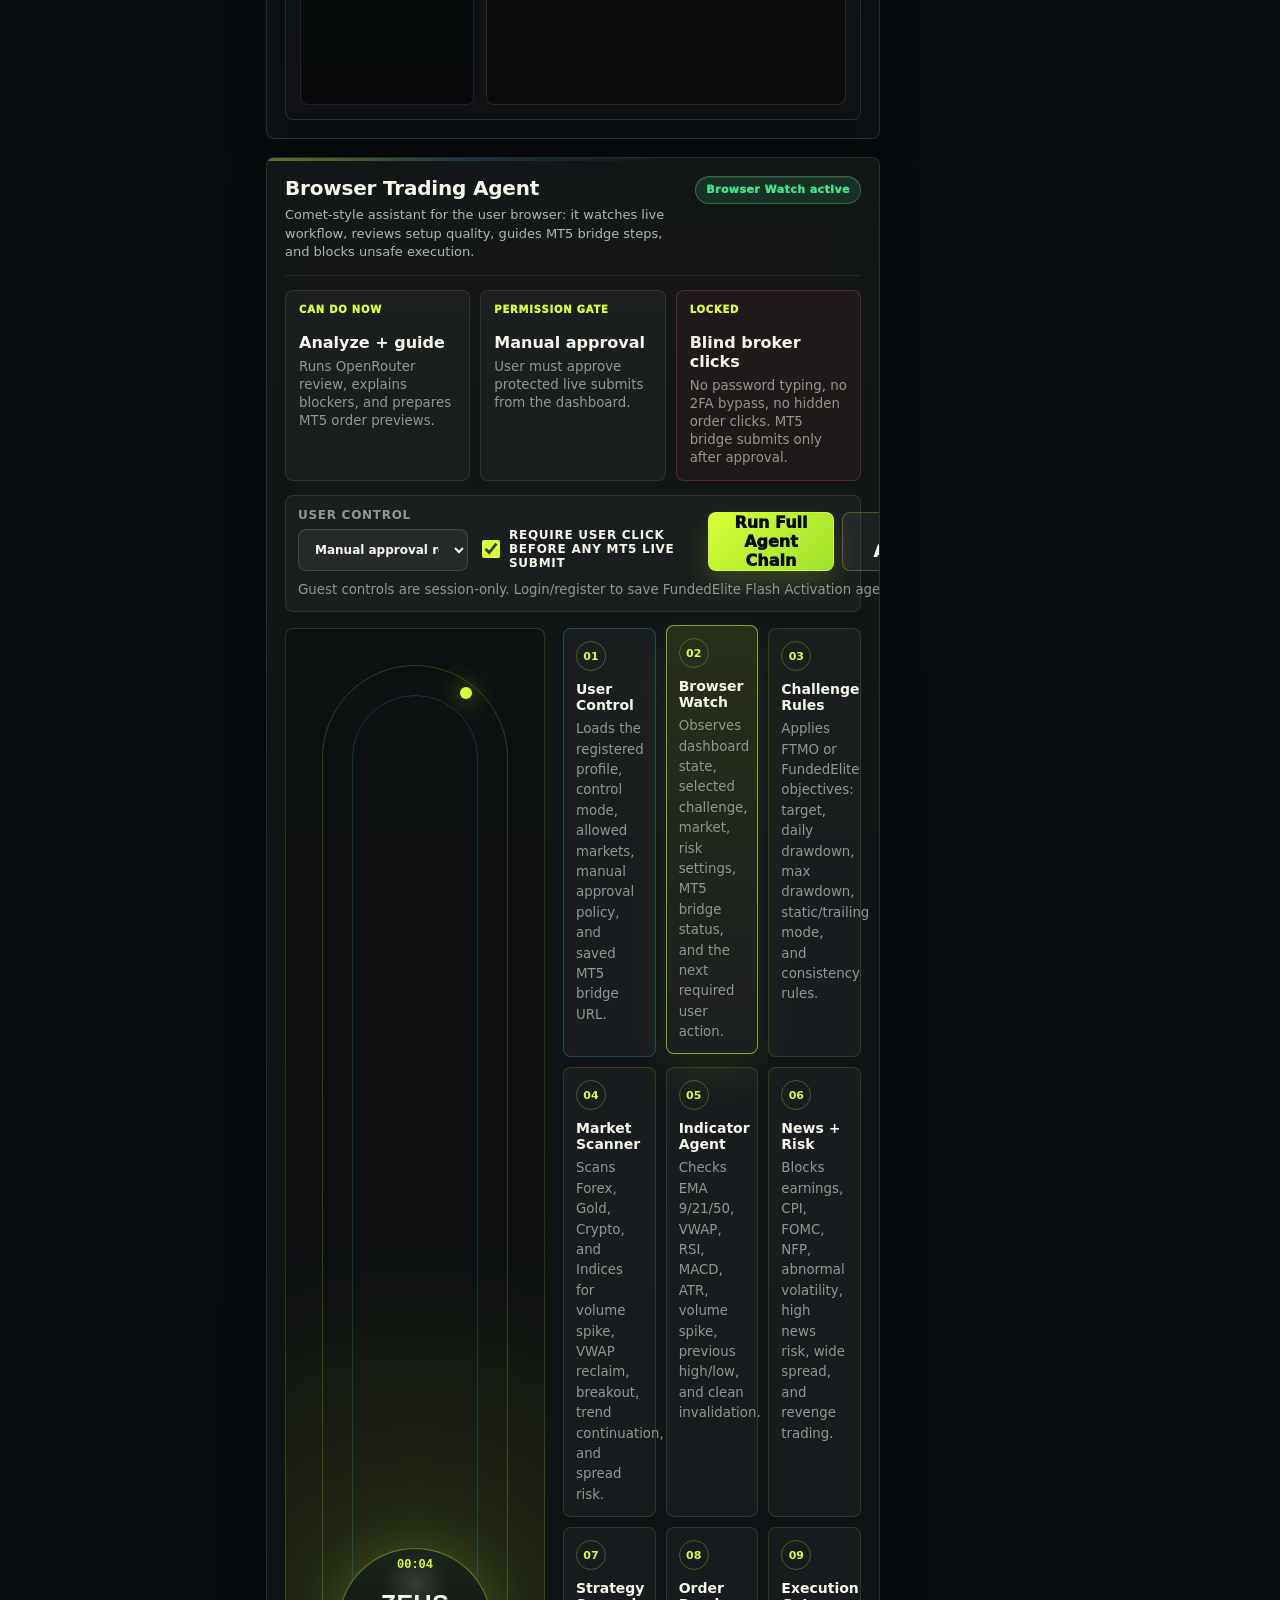
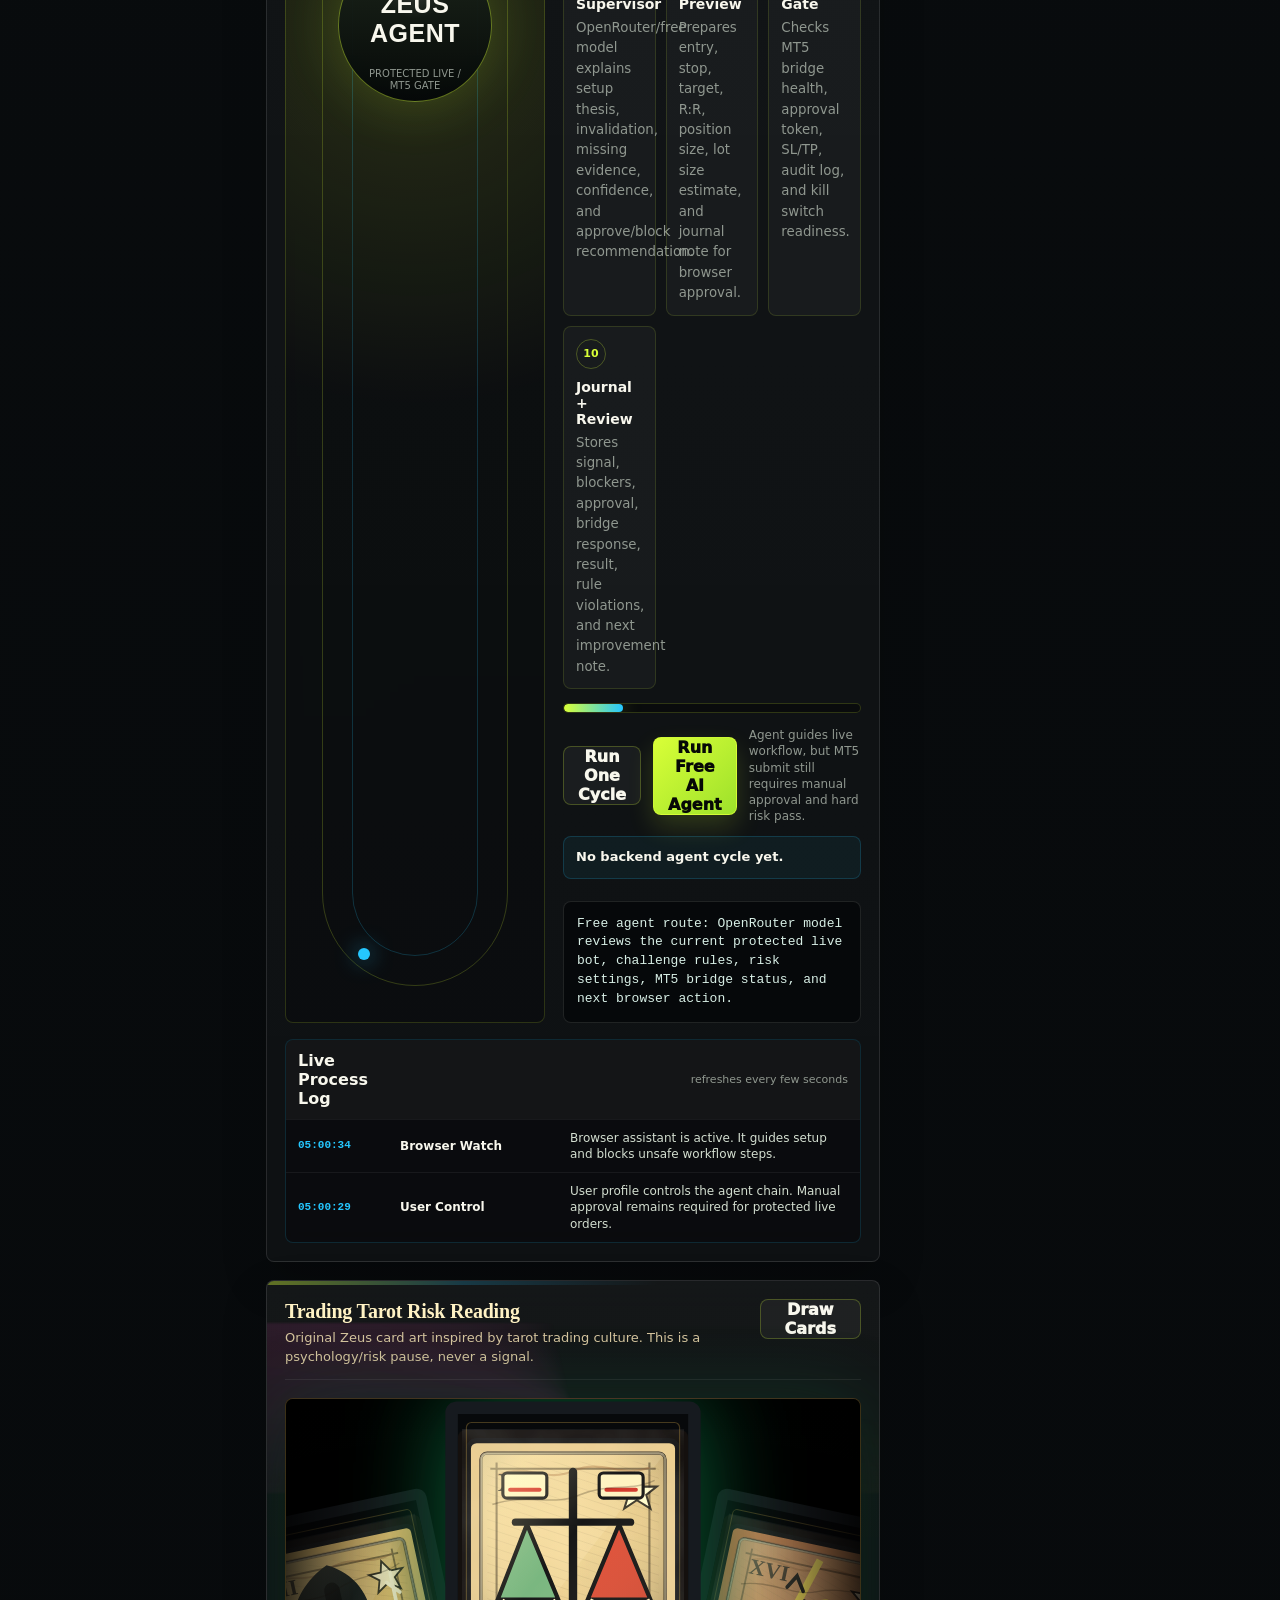
==== commit f8dd813a: "Add live price verification and Telegram alerts" ====
--- a/public/index.html
+++ b/public/index.html
@@ -357,6 +357,22 @@
             </article>
           </div>
 
+          <section class="live-verification-panel" aria-label="Live verification and Telegram alerts">
+            <div class="panel-header compact">
+              <div>
+                <h3>Live Price + News Verification</h3>
+                <p>Realno pracenje cijena, tablica, news blocker, analiza i Telegram alert. Alert nije signal za slijepo trgovanje.</p>
+              </div>
+              <div class="verification-actions">
+                <button id="refreshLiveVerification" class="secondary-action" type="button">Refresh + Analyze</button>
+                <button id="sendTelegramAlert" class="primary-action" type="button">Send Telegram Alert</button>
+              </div>
+            </div>
+            <div id="liveVerificationSummary" class="live-verification-summary">Waiting for live verification.</div>
+            <div id="livePriceTable" class="live-price-table"></div>
+            <pre id="liveAnalysisOutput" class="live-analysis-output">Refresh live verification to build a detailed market/risk report.</pre>
+          </section>
+
           <div class="live-intel-grid">
             <section class="intel-panel news-intel-panel">
               <div class="panel-header compact">
--- a/public/styles.css
+++ b/public/styles.css
@@ -425,6 +425,99 @@
   grid-template-columns: repeat(2, minmax(0, 1fr));
   gap: 8px;
   margin-top: 10px;
+}
+
+.live-verification-panel {
+  border: 1px solid rgba(216, 255, 55, 0.16);
+  border-radius: 14px;
+  padding: 16px;
+  background:
+    linear-gradient(135deg, rgba(37, 199, 255, 0.075), rgba(216, 255, 55, 0.04)),
+    #080b0d;
+}
+
+.verification-actions {
+  display: flex;
+  flex-wrap: wrap;
+  gap: 8px;
+  justify-content: flex-end;
+}
+
+.live-verification-summary {
+  margin-bottom: 10px;
+  border-radius: 10px;
+  padding: 10px 12px;
+  color: var(--ink);
+  background: rgba(255, 178, 62, 0.11);
+  font-weight: 900;
+}
+
+.live-verification-summary.safe {
+  background: rgba(67, 226, 141, 0.11);
+}
+
+.live-verification-summary.danger {
+  background: rgba(255, 93, 93, 0.12);
+}
+
+.live-price-table {
+  display: grid;
+  overflow: auto;
+  border: 1px solid rgba(255, 255, 255, 0.08);
+  border-radius: 10px;
+}
+
+.live-price-row {
+  display: grid;
+  grid-template-columns: 1.1fr 1fr 0.9fr 0.9fr 1.25fr;
+  gap: 10px;
+  align-items: center;
+  min-width: 720px;
+  padding: 9px 11px;
+  border-bottom: 1px solid rgba(255, 255, 255, 0.065);
+}
+
+.live-price-row:last-child {
+  border-bottom: 0;
+}
+
+.live-price-row.head {
+  color: var(--muted);
+  background: rgba(255, 255, 255, 0.04);
+  font-size: 0.7rem;
+  font-weight: 950;
+  text-transform: uppercase;
+}
+
+.live-price-row strong {
+  color: var(--ink);
+}
+
+.live-price-row .up {
+  color: var(--green);
+}
+
+.live-price-row .down {
+  color: var(--red);
+}
+
+.live-price-row small {
+  color: var(--muted);
+}
+
+.live-analysis-output {
+  min-height: 190px;
+  max-height: 340px;
+  overflow: auto;
+  white-space: pre-wrap;
+  margin: 12px 0 0;
+  border: 1px solid rgba(216, 255, 55, 0.12);
+  border-radius: 10px;
+  padding: 12px;
+  color: var(--text);
+  background: rgba(0, 0, 0, 0.28);
+  font-size: 0.84rem;
+  line-height: 1.45;
 }
 
 .chat-open-button {
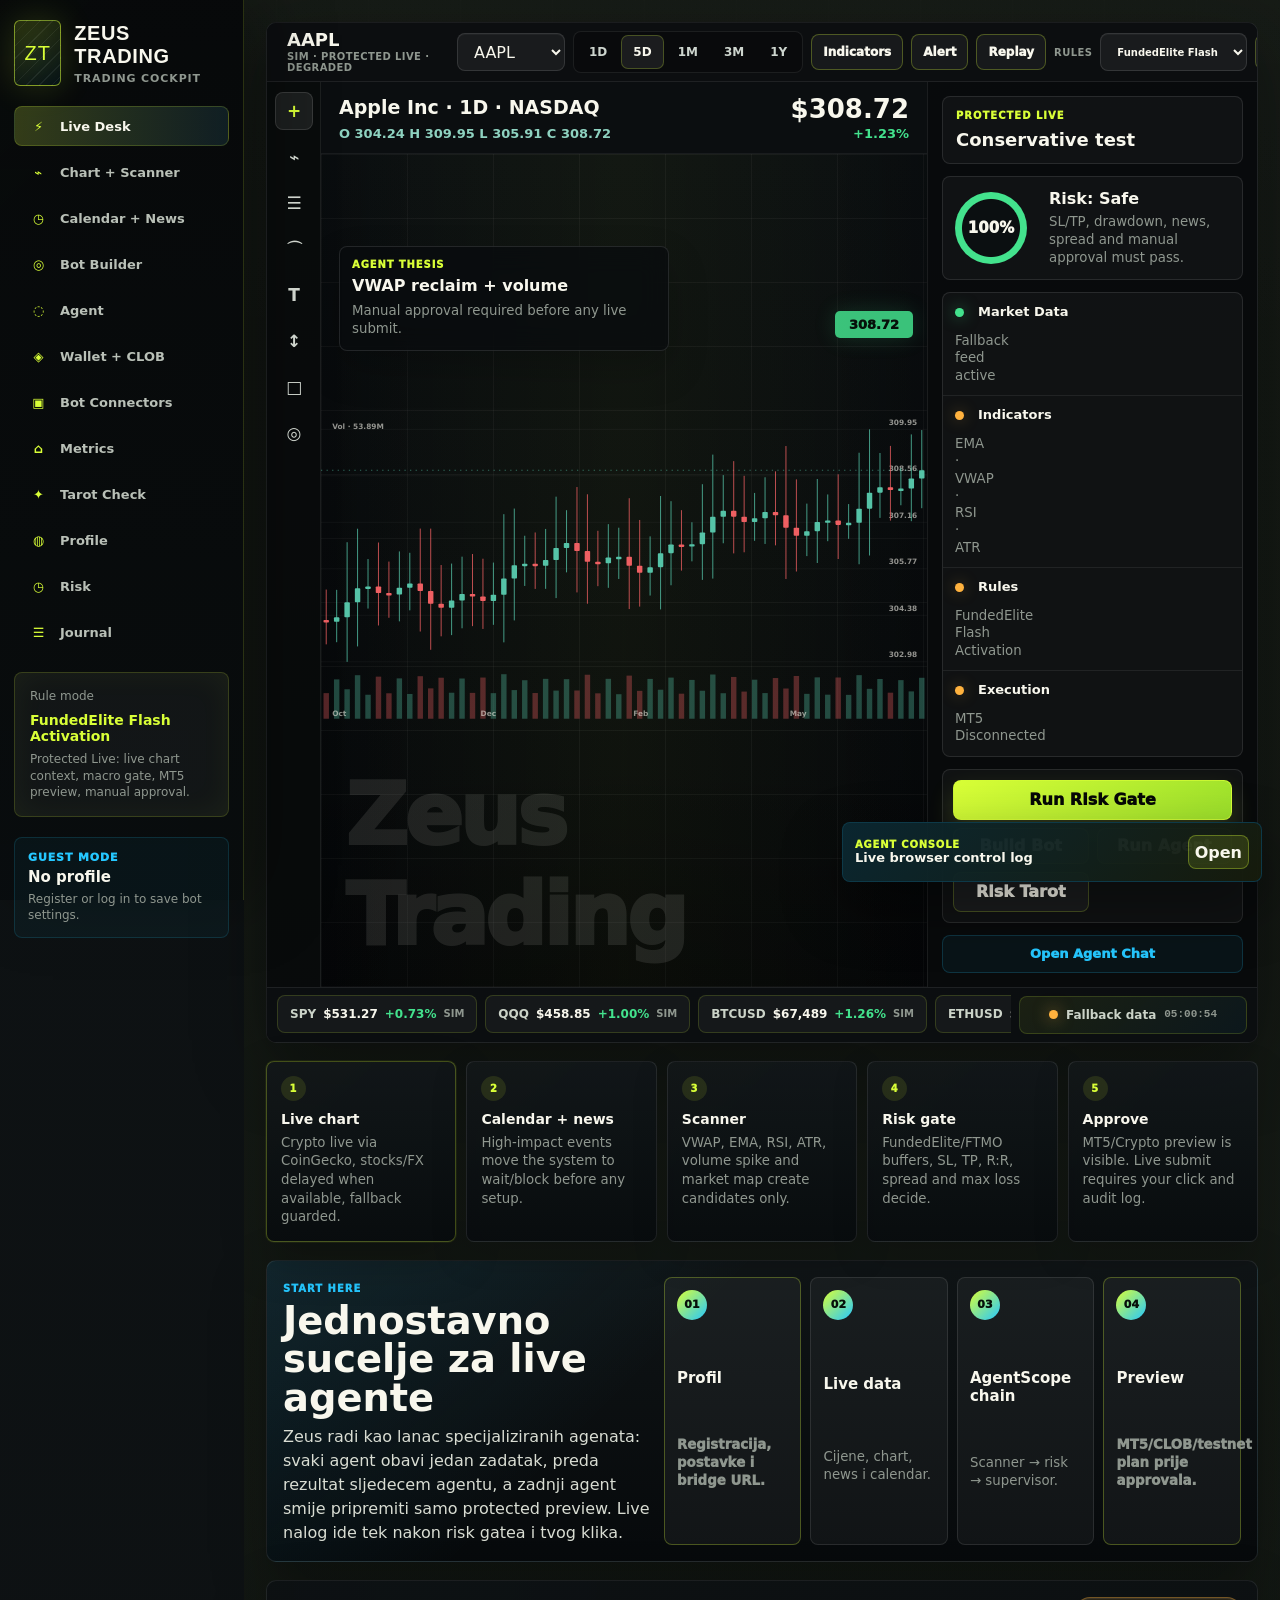
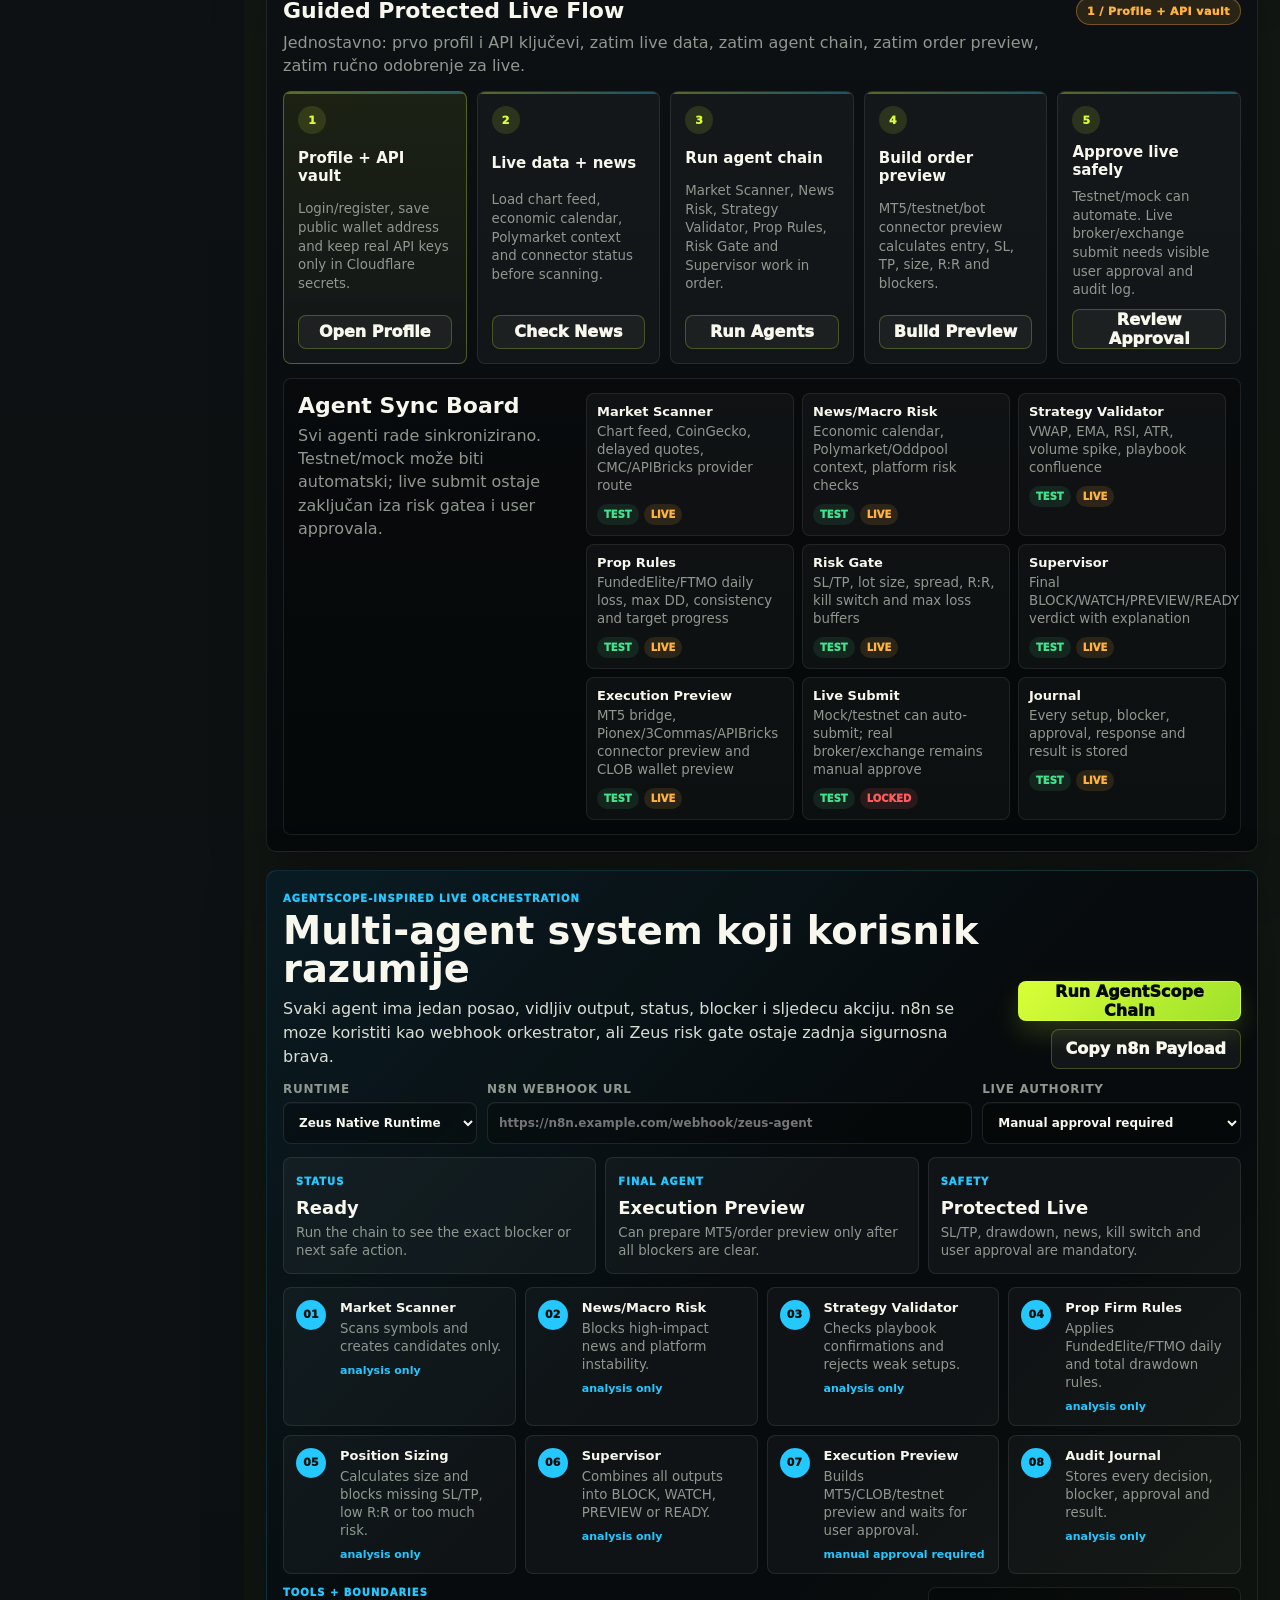
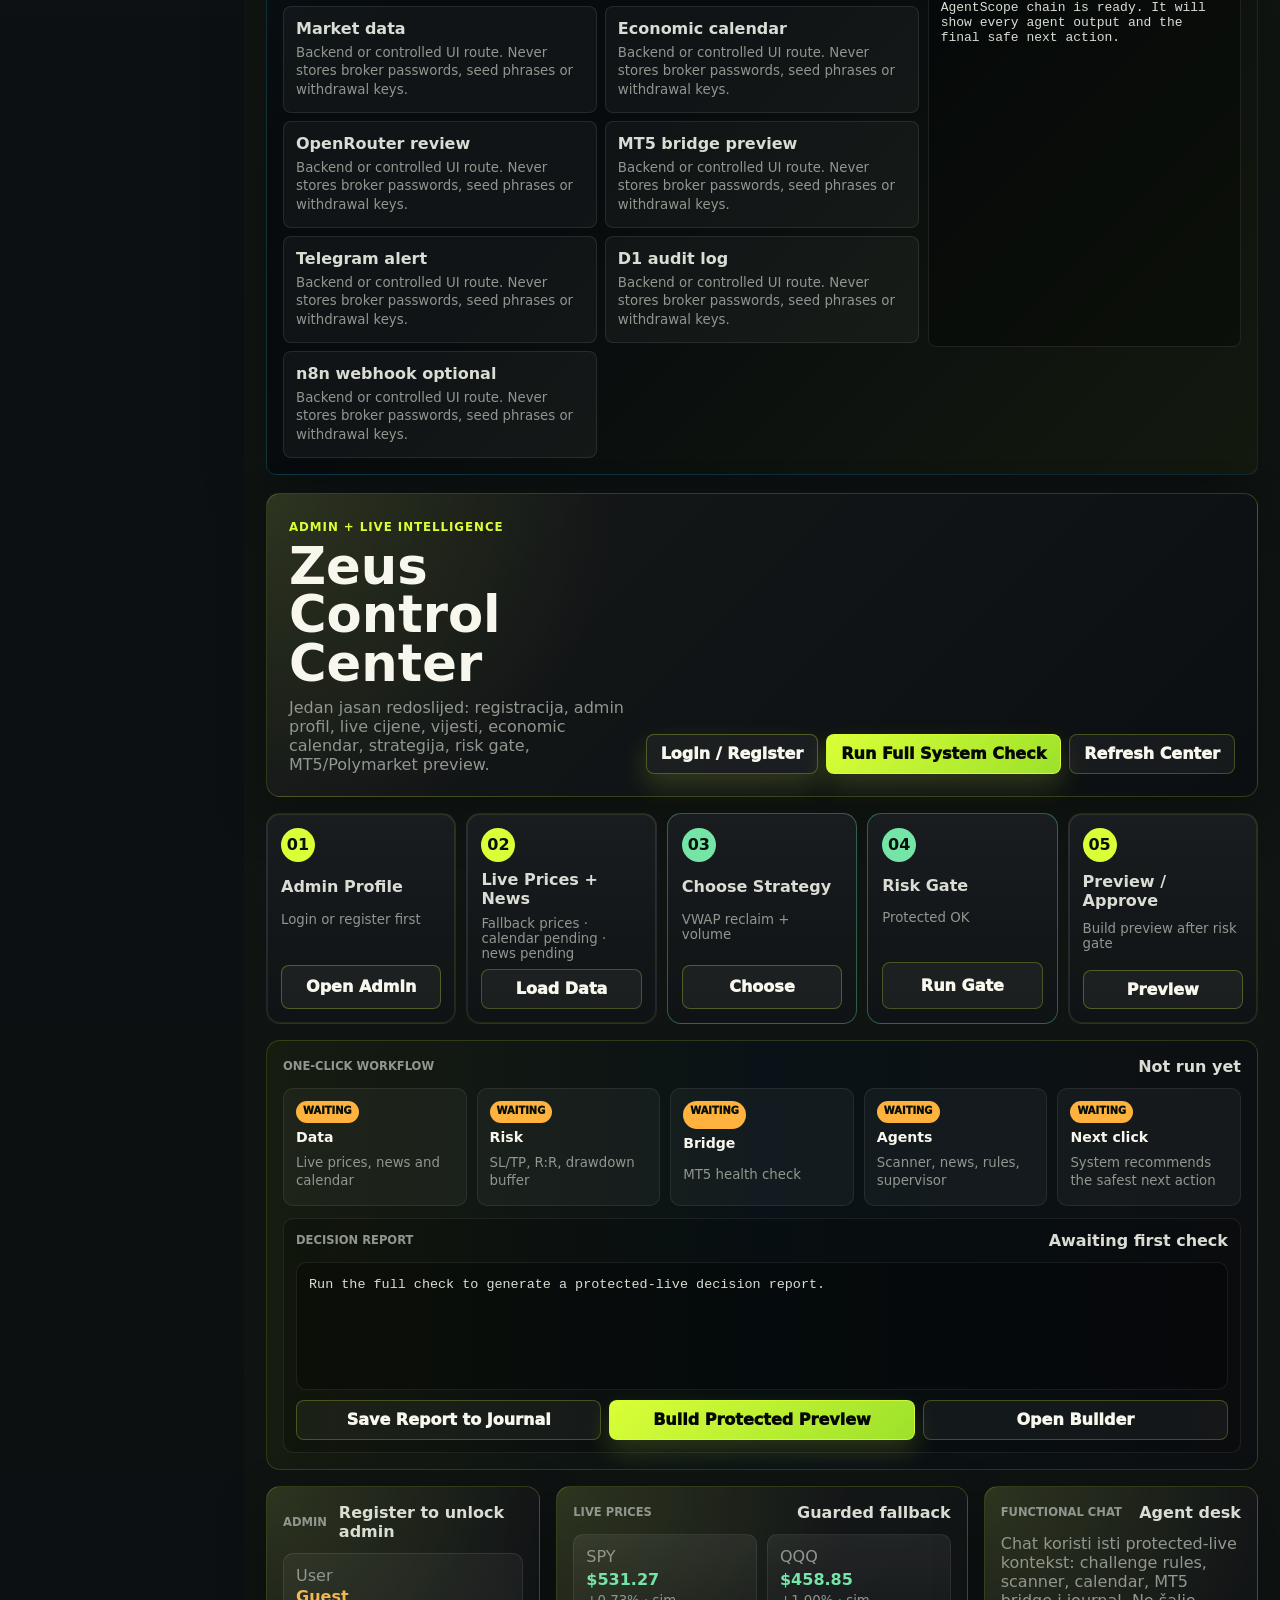
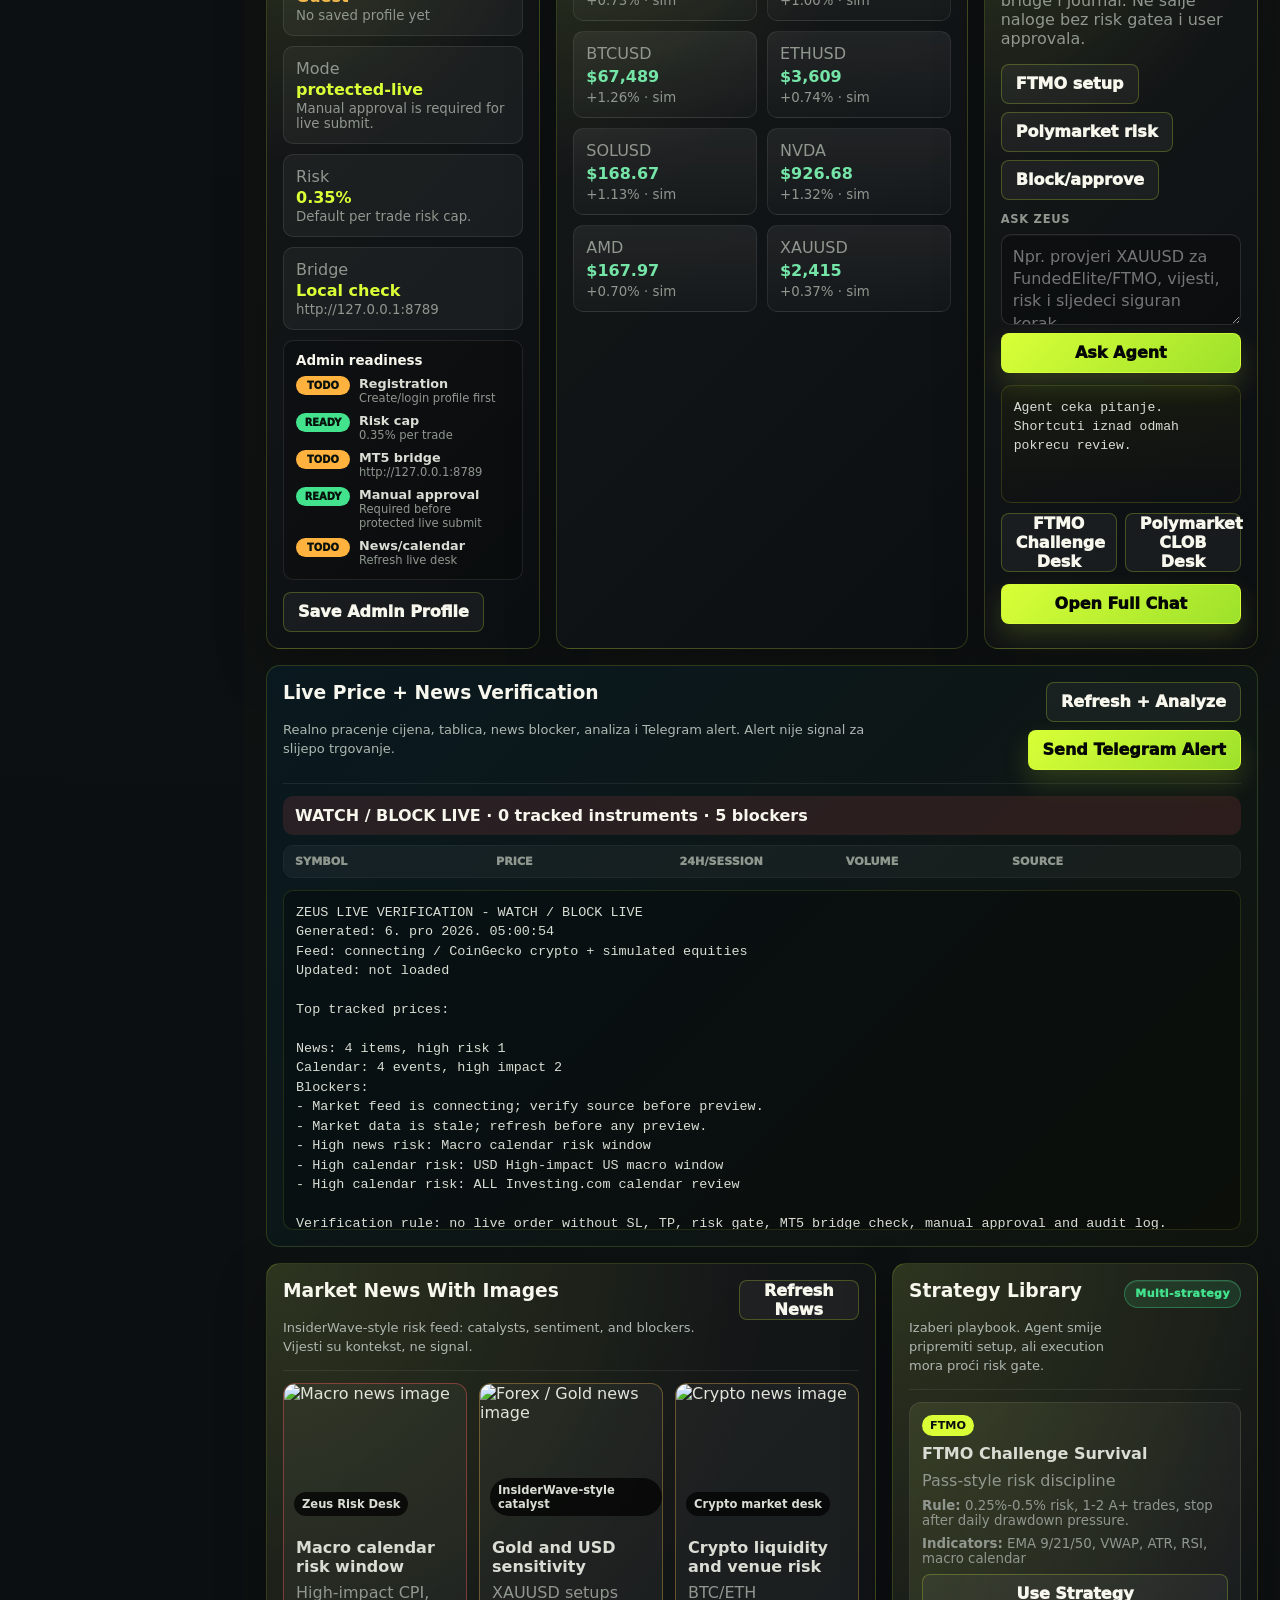
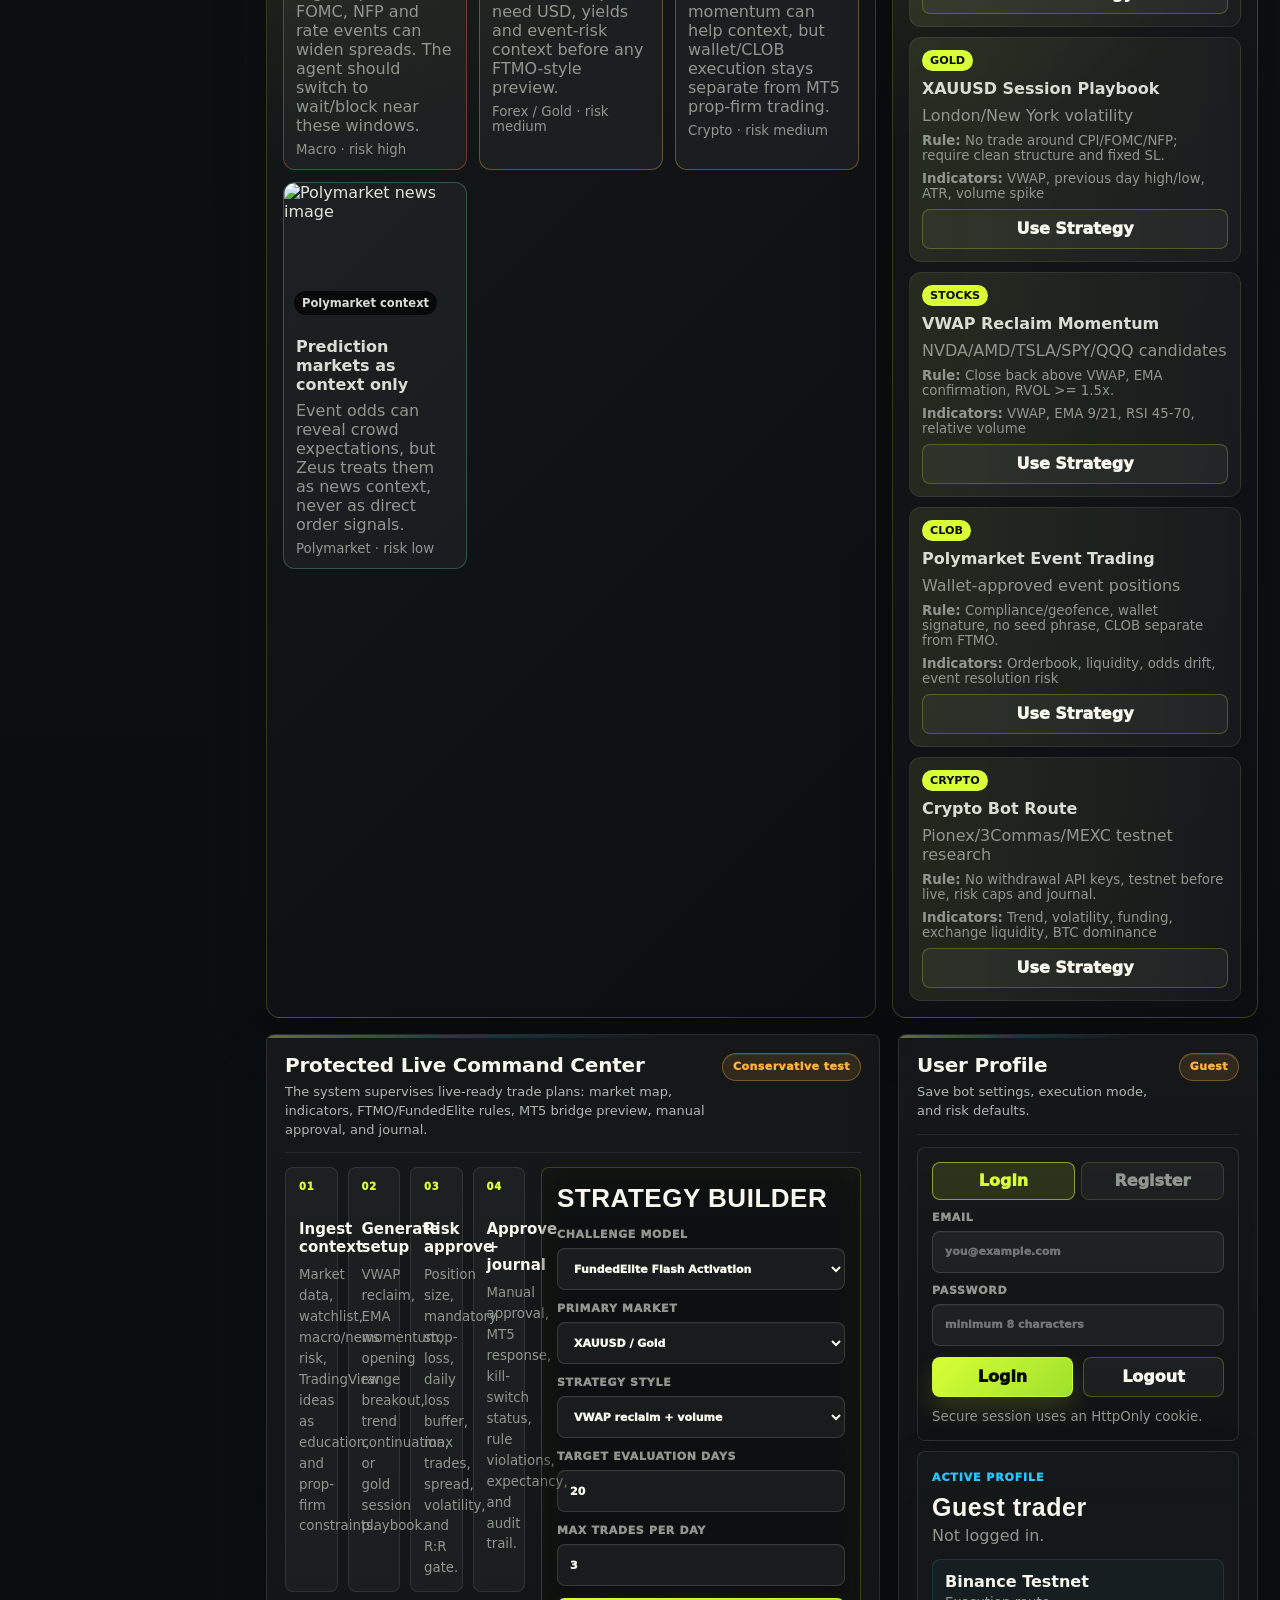
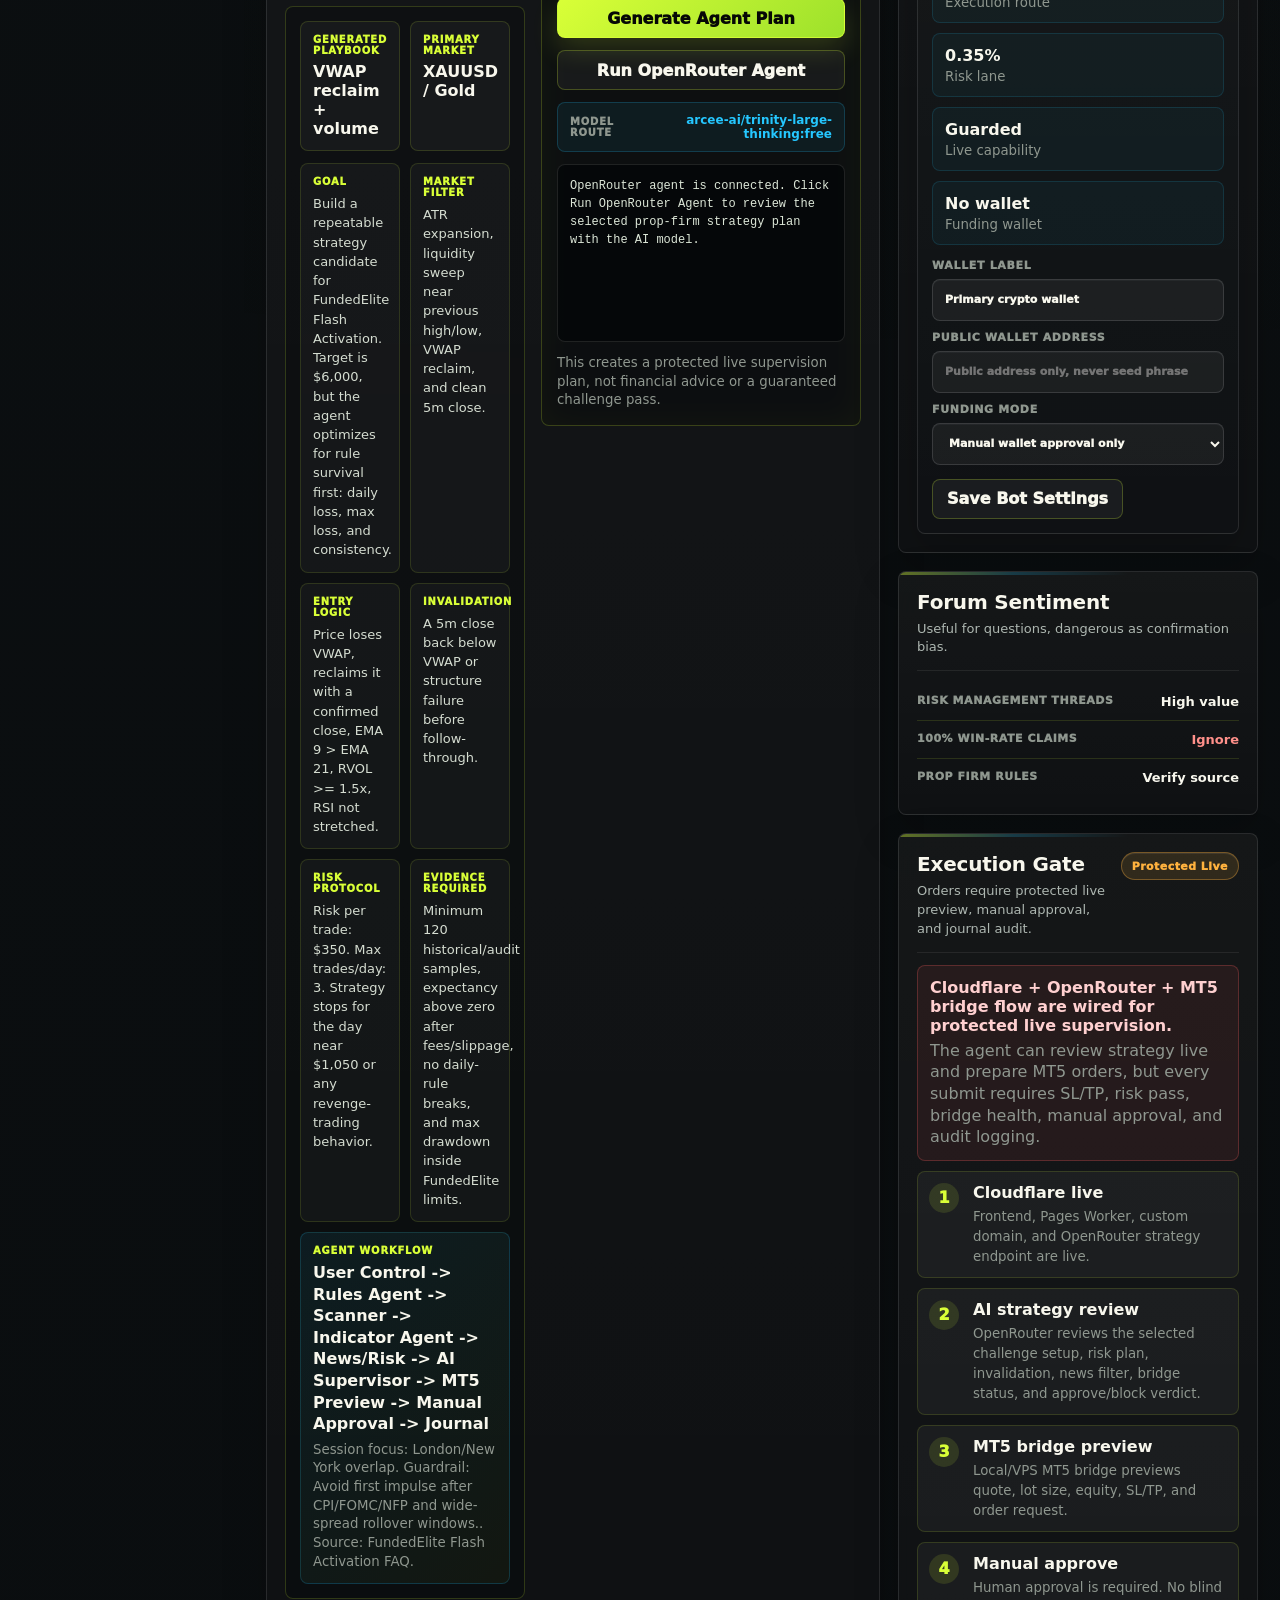
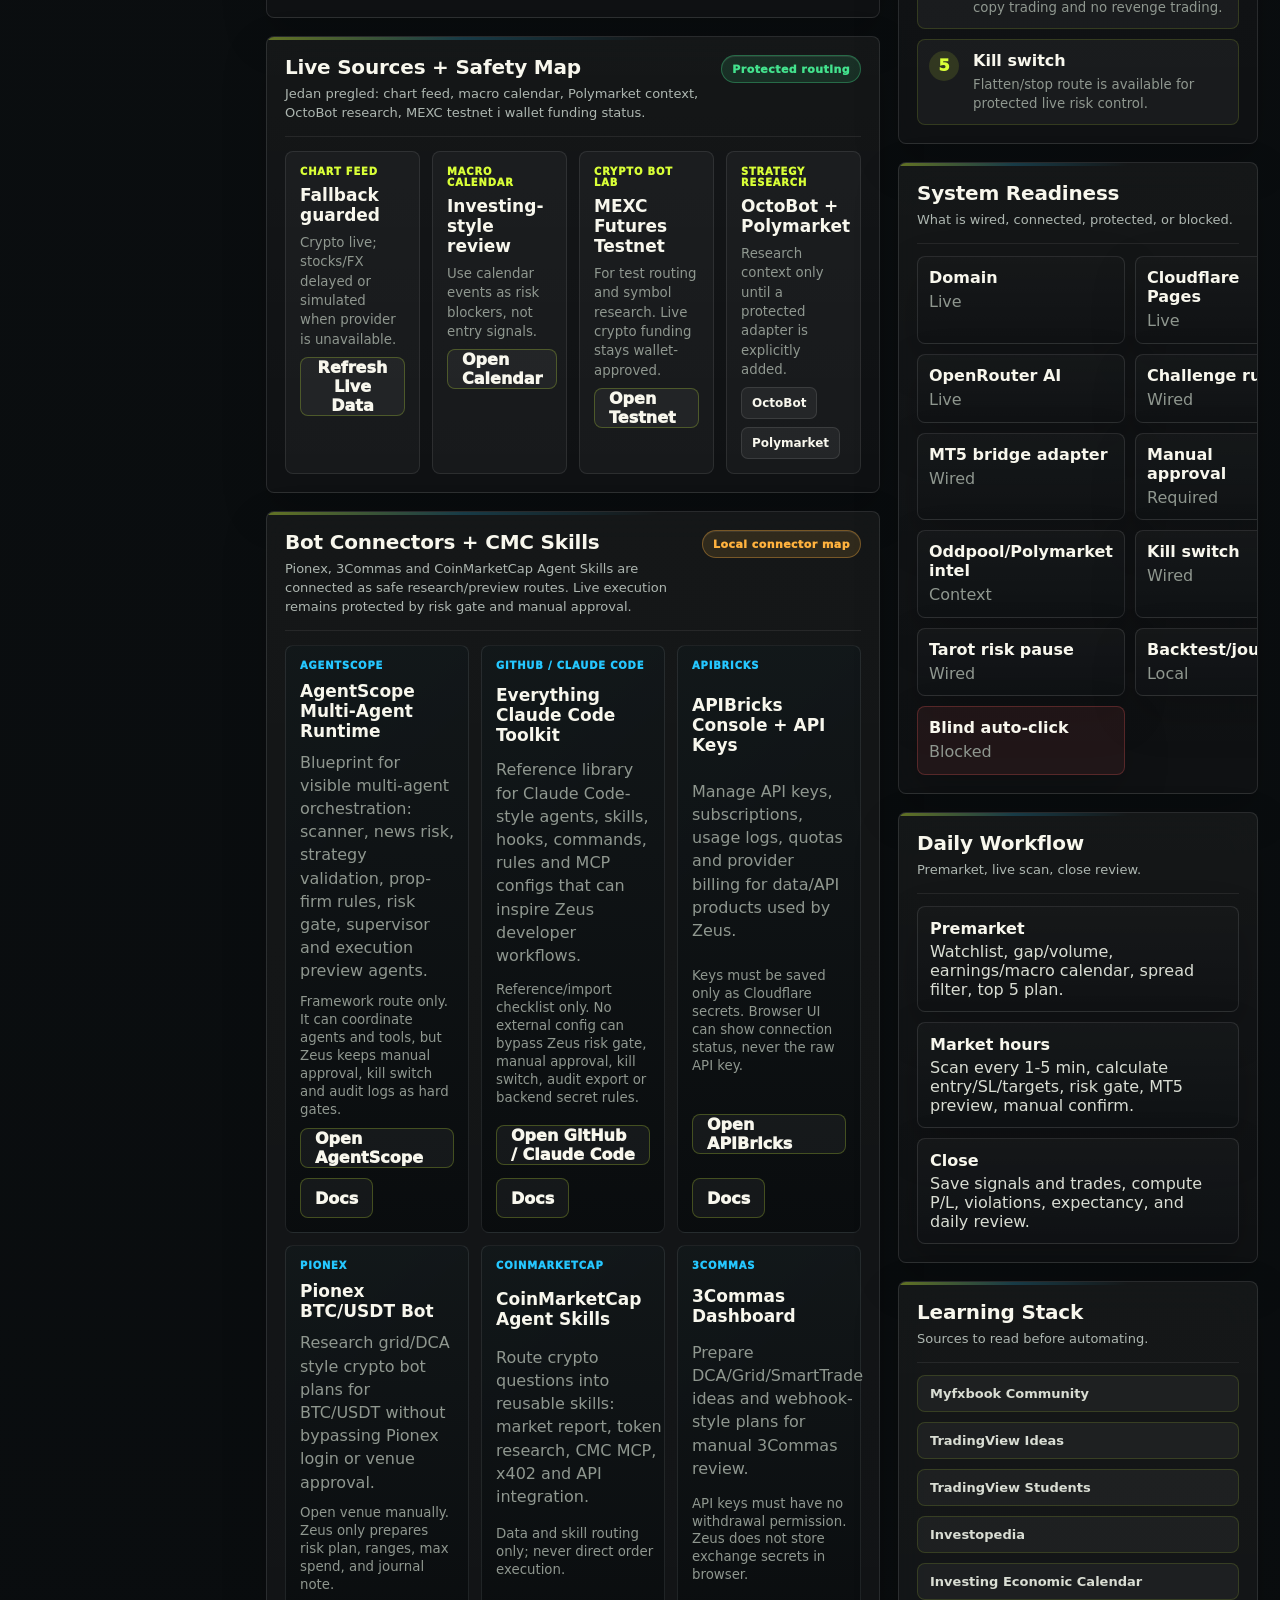
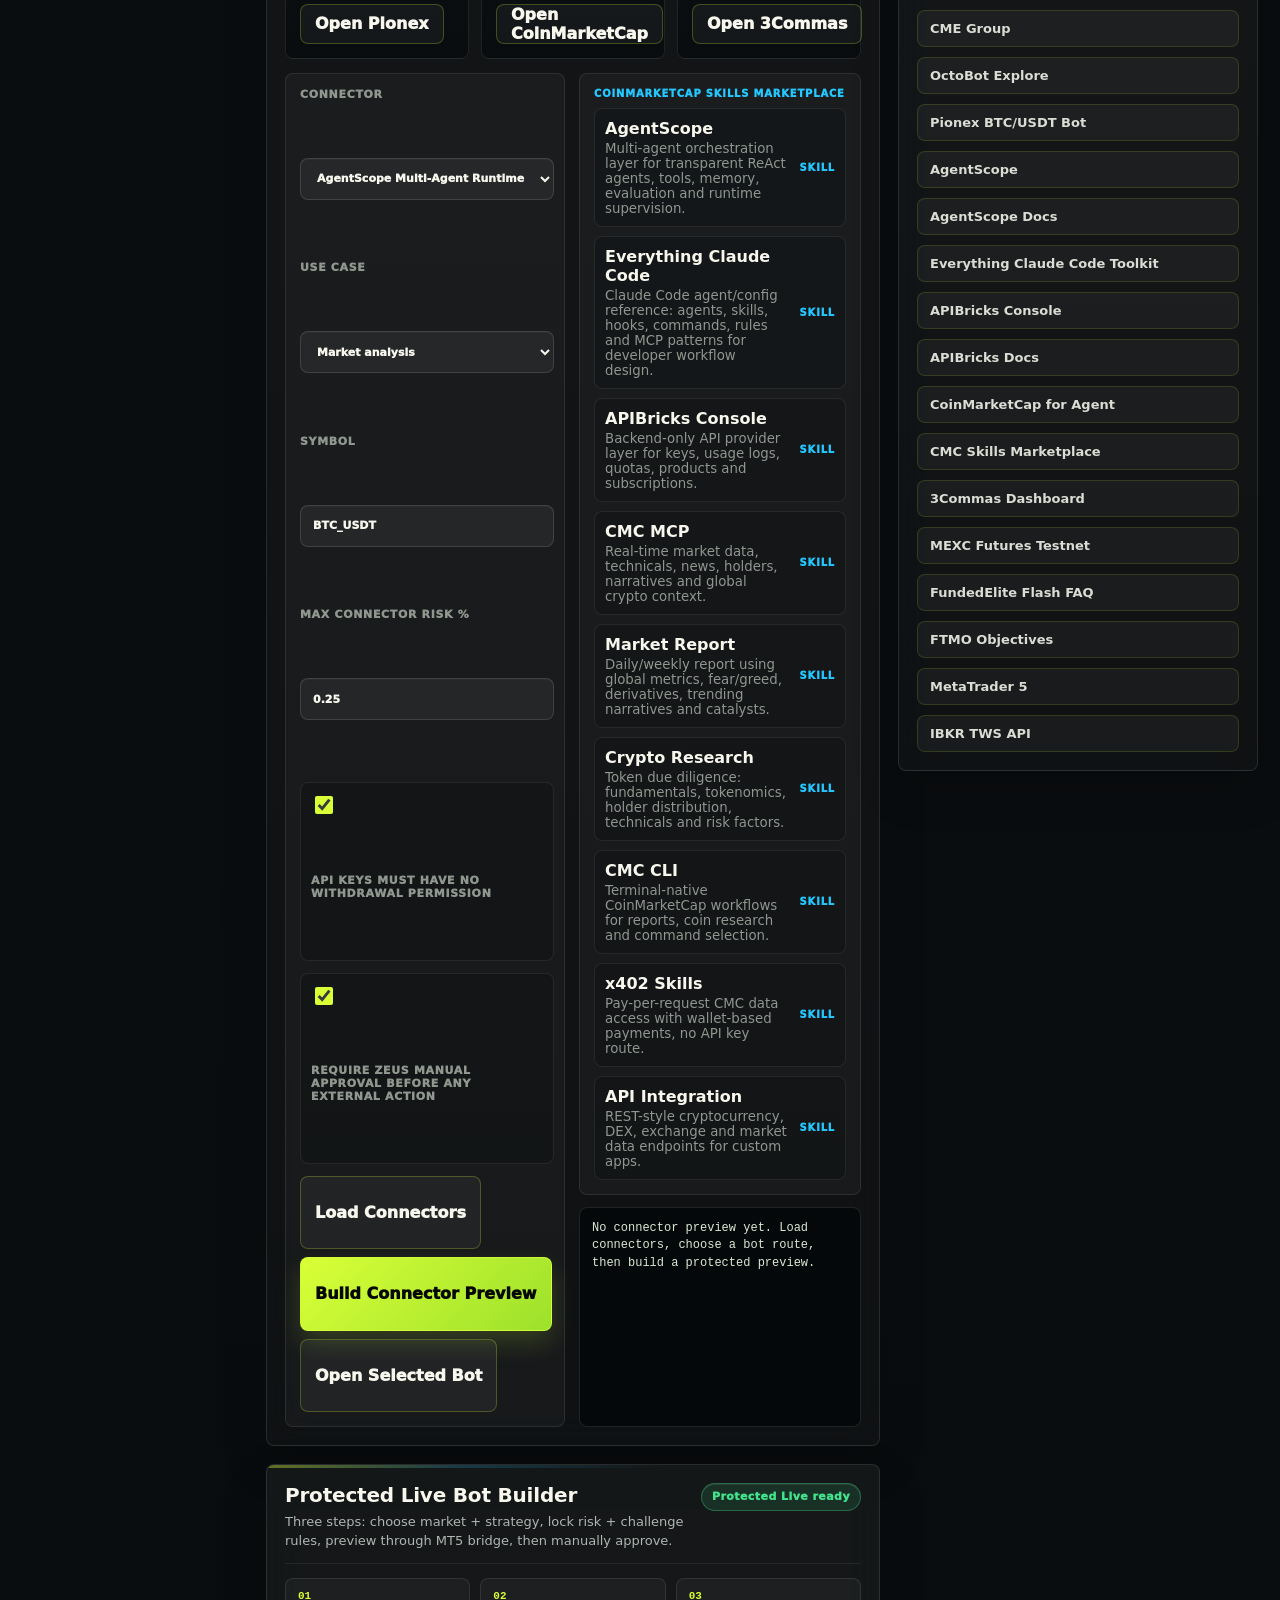
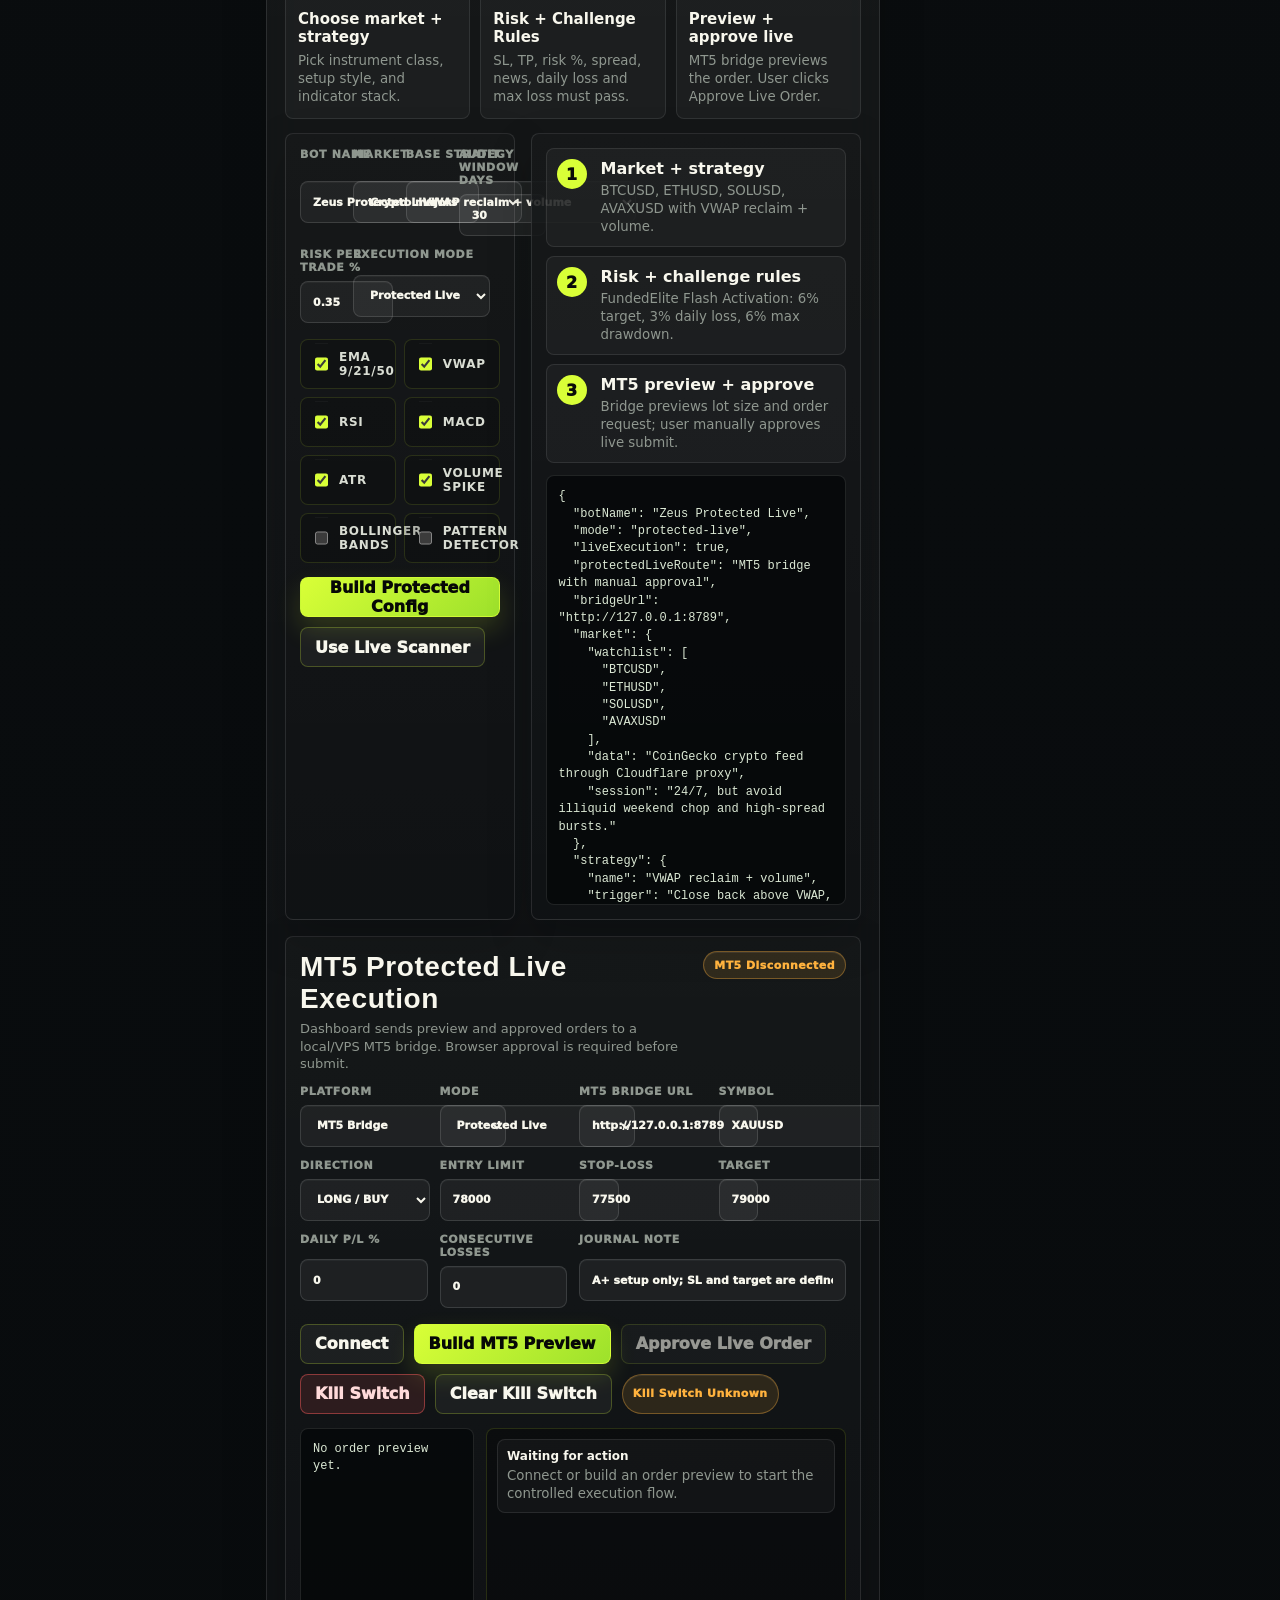
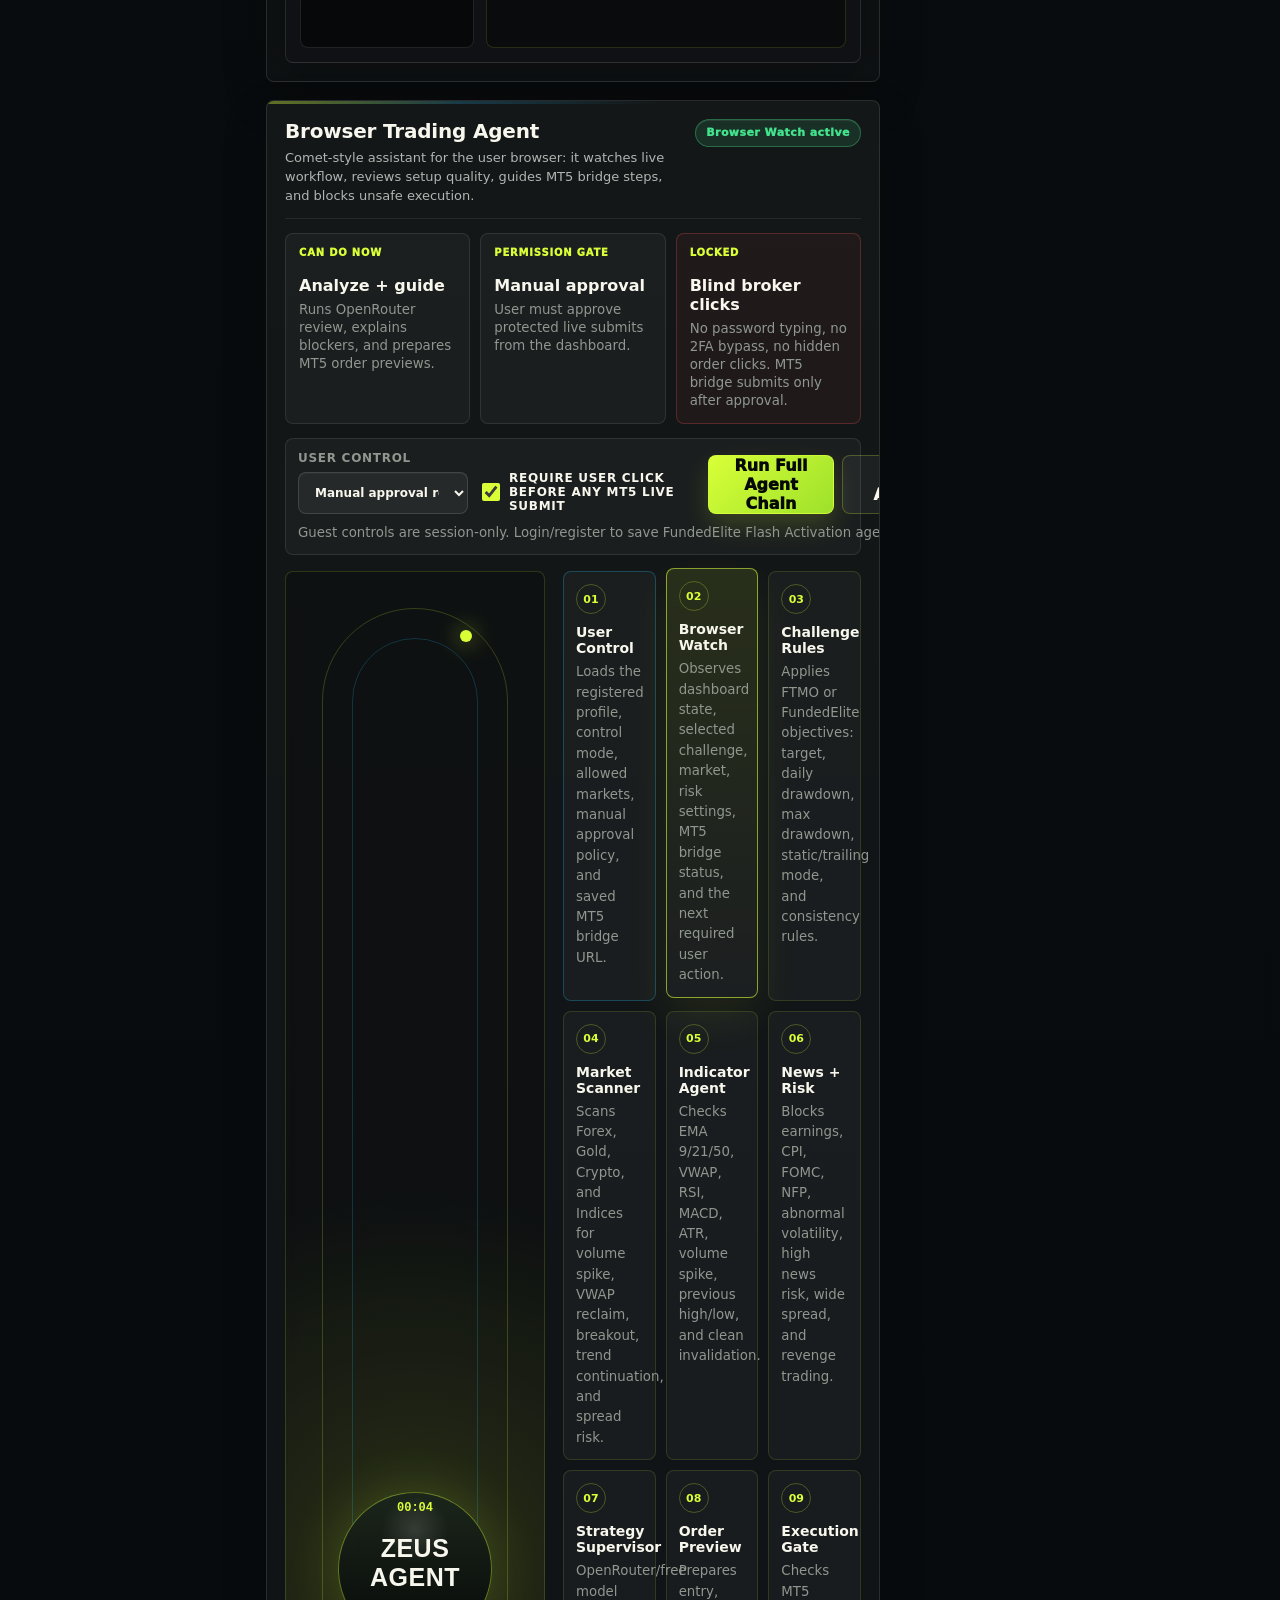
==== commit cc4ec2cd: "Add AgentScope protected agent runtime" ====
--- a/public/index.html
+++ b/public/index.html
@@ -4,7 +4,7 @@
     <meta charset="UTF-8" />
     <meta name="viewport" content="width=device-width, initial-scale=1.0" />
     <title>Zeus Trading Live Desk</title>
-    <link rel="stylesheet" href="styles.css?v=20260525-live-desk-1" />
+    <link rel="stylesheet" href="styles.css?v=20260529-agentscope-1" />
   </head>
   <body>
     <div class="app-shell">
@@ -223,6 +223,36 @@
           </article>
         </section>
 
+        <section class="beginner-command-deck" data-panel="beginner-command" aria-label="Beginner protected live command deck">
+          <div class="beginner-command-copy">
+            <span>Start here</span>
+            <h2>Jednostavno sucelje za live agente</h2>
+            <p>Zeus radi kao lanac specijaliziranih agenata: svaki agent obavi jedan zadatak, preda rezultat sljedecem agentu, a zadnji agent smije pripremiti samo protected preview. Live nalog ide tek nakon risk gatea i tvog klika.</p>
+          </div>
+          <div class="beginner-action-lanes">
+            <button class="beginner-lane quick-jump" type="button" data-quick-target="profile">
+              <span>01</span>
+              <strong>Profil</strong>
+              <small>Registracija, postavke i bridge URL.</small>
+            </button>
+            <button class="beginner-lane" id="beginnerRefreshData" type="button">
+              <span>02</span>
+              <strong>Live data</strong>
+              <small>Cijene, chart, news i calendar.</small>
+            </button>
+            <button class="beginner-lane" id="beginnerRunAgents" type="button">
+              <span>03</span>
+              <strong>AgentScope chain</strong>
+              <small>Scanner → risk → supervisor.</small>
+            </button>
+            <button class="beginner-lane quick-jump" type="button" data-quick-target="bot-builder">
+              <span>04</span>
+              <strong>Preview</strong>
+              <small>MT5/CLOB/testnet plan prije approvala.</small>
+            </button>
+          </div>
+        </section>
+
         <section class="guided-flow-panel" data-panel="guided-flow" aria-label="Guided trading system flow">
           <div class="guided-flow-header">
             <div>
@@ -238,6 +268,64 @@
               <p>Svi agenti rade sinkronizirano. Testnet/mock može biti automatski; live submit ostaje zaključan iza risk gatea i user approvala.</p>
             </div>
             <div id="agentSyncMatrix" class="agent-sync-matrix"></div>
+          </div>
+        </section>
+
+        <section class="agentscope-runtime-panel" data-panel="agentscope-runtime" aria-label="AgentScope multi-agent runtime">
+          <div class="agentscope-hero">
+            <div>
+              <span>AgentScope-inspired live orchestration</span>
+              <h2>Multi-agent system koji korisnik razumije</h2>
+              <p>Svaki agent ima jedan posao, vidljiv output, status, blocker i sljedecu akciju. n8n se moze koristiti kao webhook orkestrator, ali Zeus risk gate ostaje zadnja sigurnosna brava.</p>
+            </div>
+            <div class="agentscope-actions">
+              <button id="runAgentScopeCycle" class="primary-action" type="button">Run AgentScope Chain</button>
+              <button id="copyN8nPayload" class="secondary-action" type="button">Copy n8n Payload</button>
+            </div>
+          </div>
+          <div class="agentscope-control-strip">
+            <label>
+              Runtime
+              <select id="agentScopeRuntimeMode">
+                <option value="zeus-native">Zeus Native Runtime</option>
+                <option value="agentscope">AgentScope Blueprint</option>
+                <option value="n8n">n8n Webhook Bridge</option>
+              </select>
+            </label>
+            <label>
+              n8n webhook URL
+              <input id="n8nWebhookUrl" type="url" placeholder="https://n8n.example.com/webhook/zeus-agent" />
+            </label>
+            <label>
+              Live authority
+              <select id="agentScopeAuthority">
+                <option value="manual-approval">Manual approval required</option>
+                <option value="preview-only">Preview only</option>
+                <option value="testnet-auto">Testnet/mock auto only</option>
+              </select>
+            </label>
+          </div>
+          <div class="agentscope-status-grid">
+            <article>
+              <span>Status</span>
+              <strong id="agentScopeStatus">Ready to run</strong>
+              <small id="agentScopeDecision">No decision yet.</small>
+            </article>
+            <article>
+              <span>Final agent</span>
+              <strong>Execution Preview</strong>
+              <small>Can prepare MT5/order preview only after all blockers are clear.</small>
+            </article>
+            <article>
+              <span>Safety</span>
+              <strong>Protected Live</strong>
+              <small>SL/TP, drawdown, news, kill switch and user approval are mandatory.</small>
+            </article>
+          </div>
+          <div id="agentScopeSteps" class="agentscope-steps"></div>
+          <div class="agentscope-output-grid">
+            <div id="agentScopeTools" class="agentscope-tools"></div>
+            <pre id="agentScopeOutput" class="agentscope-output">Click Run AgentScope Chain to create a visible agent handoff plan.</pre>
           </div>
         </section>
 
--- a/public/styles.css
+++ b/public/styles.css
@@ -939,6 +939,99 @@
   line-height: 1.4;
 }
 
+.beginner-command-deck {
+  display: grid;
+  grid-template-columns: minmax(280px, 0.78fr) minmax(0, 1.22fr);
+  gap: 12px;
+  margin: 0 0 18px;
+  border: 1px solid rgba(255, 255, 255, 0.09);
+  border-radius: 10px;
+  padding: 16px;
+  background:
+    linear-gradient(135deg, rgba(37, 199, 255, 0.1), transparent 38%),
+    linear-gradient(180deg, rgba(16, 21, 23, 0.96), rgba(7, 10, 12, 0.96));
+  box-shadow: 0 20px 56px rgba(0, 0, 0, 0.32);
+}
+
+.beginner-command-copy span,
+.agentscope-hero span,
+.agentscope-status-grid span,
+.agentscope-tools > span {
+  color: var(--cyan);
+  font-size: 10px;
+  font-weight: 950;
+  letter-spacing: 0.1em;
+  text-transform: uppercase;
+}
+
+.beginner-command-copy h2,
+.agentscope-hero h2 {
+  margin: 6px 0 8px;
+  color: var(--ink);
+  font-size: clamp(1.55rem, 3vw, 2.5rem);
+  line-height: 1;
+}
+
+.beginner-command-copy p,
+.agentscope-hero p {
+  margin: 0;
+  color: var(--text);
+  line-height: 1.5;
+}
+
+.beginner-action-lanes {
+  display: grid;
+  grid-template-columns: repeat(4, minmax(0, 1fr));
+  gap: 9px;
+}
+
+.beginner-lane {
+  display: grid;
+  gap: 7px;
+  min-height: 132px;
+  border: 1px solid rgba(255, 255, 255, 0.1);
+  border-radius: 8px;
+  padding: 12px;
+  color: var(--text);
+  text-align: left;
+  background: rgba(255, 255, 255, 0.045);
+  cursor: pointer;
+  transition: transform 180ms ease, border-color 180ms ease, background 180ms ease;
+}
+
+.beginner-lane:hover {
+  transform: translateY(-2px);
+  border-color: rgba(217, 255, 55, 0.32);
+  background: rgba(217, 255, 55, 0.07);
+}
+
+.beginner-lane span {
+  display: grid;
+  place-items: center;
+  width: 30px;
+  height: 30px;
+  border-radius: 999px;
+  color: #07100b;
+  background: linear-gradient(135deg, var(--lime), var(--cyan));
+  font-size: 11px;
+  font-weight: 950;
+}
+
+.beginner-lane strong,
+.beginner-lane small {
+  display: block;
+}
+
+.beginner-lane strong {
+  color: var(--ink);
+  font-size: 15px;
+}
+
+.beginner-lane small {
+  color: var(--muted);
+  line-height: 1.35;
+}
+
 .guided-flow-panel {
   display: grid;
   gap: 14px;
@@ -1081,6 +1174,196 @@
   flex-wrap: wrap;
   gap: 5px;
   margin-top: 9px;
+}
+
+.agentscope-runtime-panel {
+  display: grid;
+  gap: 13px;
+  margin: 0 0 18px;
+  border: 1px solid rgba(37, 199, 255, 0.16);
+  border-radius: 10px;
+  padding: 16px;
+  background:
+    linear-gradient(135deg, rgba(37, 199, 255, 0.09), transparent 40%),
+    linear-gradient(315deg, rgba(217, 255, 55, 0.06), transparent 44%),
+    #070b0d;
+  box-shadow: 0 20px 60px rgba(0, 0, 0, 0.34);
+}
+
+.agentscope-hero {
+  display: flex;
+  justify-content: space-between;
+  gap: 16px;
+  align-items: end;
+}
+
+.agentscope-actions {
+  display: flex;
+  flex-wrap: wrap;
+  gap: 8px;
+  justify-content: flex-end;
+}
+
+.agentscope-control-strip {
+  display: grid;
+  grid-template-columns: minmax(160px, 0.6fr) minmax(260px, 1.5fr) minmax(180px, 0.8fr);
+  gap: 10px;
+}
+
+.agentscope-control-strip label {
+  display: grid;
+  gap: 6px;
+  color: var(--muted);
+  font-size: 12px;
+  font-weight: 800;
+}
+
+.agentscope-control-strip input,
+.agentscope-control-strip select {
+  width: 100%;
+  border: 1px solid rgba(255, 255, 255, 0.1);
+  border-radius: 8px;
+  padding: 10px 11px;
+  color: var(--ink);
+  background: rgba(0, 0, 0, 0.25);
+}
+
+.agentscope-status-grid,
+.agentscope-output-grid {
+  display: grid;
+  grid-template-columns: repeat(3, minmax(0, 1fr));
+  gap: 9px;
+}
+
+.agentscope-status-grid article,
+.agentscope-tools article {
+  border: 1px solid rgba(255, 255, 255, 0.09);
+  border-radius: 8px;
+  padding: 12px;
+  background: rgba(255, 255, 255, 0.04);
+}
+
+.agentscope-status-grid strong,
+.agentscope-status-grid small,
+.agentscope-tools strong,
+.agentscope-tools small {
+  display: block;
+}
+
+.agentscope-status-grid strong {
+  margin-top: 8px;
+  color: var(--ink);
+  font-size: 18px;
+}
+
+.agentscope-status-grid small,
+.agentscope-tools small {
+  margin-top: 6px;
+  color: var(--muted);
+  line-height: 1.4;
+}
+
+.agentscope-steps {
+  display: grid;
+  grid-template-columns: repeat(4, minmax(0, 1fr));
+  gap: 9px;
+}
+
+.agentscope-step {
+  display: grid;
+  grid-template-columns: 34px minmax(0, 1fr);
+  gap: 10px;
+  min-height: 132px;
+  border: 1px solid rgba(255, 255, 255, 0.09);
+  border-radius: 8px;
+  padding: 12px;
+  background: rgba(255, 255, 255, 0.035);
+}
+
+.agentscope-step > span {
+  display: grid;
+  place-items: center;
+  width: 30px;
+  height: 30px;
+  border-radius: 999px;
+  color: #07100b;
+  background: var(--cyan);
+  font-size: 11px;
+  font-weight: 950;
+}
+
+.agentscope-step strong,
+.agentscope-step small,
+.agentscope-step em {
+  display: block;
+}
+
+.agentscope-step strong {
+  color: var(--ink);
+  font-size: 13px;
+}
+
+.agentscope-step small {
+  margin-top: 5px;
+  color: var(--muted);
+  line-height: 1.35;
+}
+
+.agentscope-step em {
+  margin-top: 8px;
+  color: var(--cyan);
+  font-size: 11px;
+  font-style: normal;
+  font-weight: 800;
+}
+
+.agentscope-step.passed {
+  border-color: rgba(67, 226, 141, 0.3);
+}
+
+.agentscope-step.warning {
+  border-color: rgba(255, 178, 62, 0.32);
+}
+
+.agentscope-step.blocked {
+  border-color: rgba(255, 93, 93, 0.32);
+}
+
+.agentscope-step.blocked > span {
+  color: #fff;
+  background: var(--red);
+}
+
+.agentscope-tools {
+  display: grid;
+  grid-template-columns: repeat(2, minmax(0, 1fr));
+  gap: 8px;
+  grid-column: span 2;
+}
+
+.agentscope-tools > span {
+  grid-column: 1 / -1;
+}
+
+.agentscope-output {
+  min-height: 236px;
+  max-height: 360px;
+  overflow: auto;
+  margin: 0;
+  border: 1px solid rgba(255, 255, 255, 0.09);
+  border-radius: 8px;
+  padding: 12px;
+  color: var(--text);
+  background: rgba(0, 0, 0, 0.3);
+  white-space: pre-wrap;
+}
+
+.safe-text {
+  color: var(--green) !important;
+}
+
+.blocked-text {
+  color: var(--red) !important;
 }
 
 .sync-pill {
@@ -5244,8 +5527,12 @@
   }
 
   .pipeline-grid,
+  .beginner-command-deck,
   .live-desk-order,
   .guided-flow-grid,
+  .agentscope-status-grid,
+  .agentscope-steps,
+  .agentscope-output-grid,
   .source-action-grid,
   .connector-grid,
   .connector-workbench,
@@ -5265,13 +5552,20 @@
   }
 
   .guided-flow-header,
-  .agent-sync-board {
+  .agent-sync-board,
+  .agentscope-hero {
     flex-direction: column;
   }
 
   .agent-sync-matrix {
     grid-template-columns: repeat(2, minmax(0, 1fr));
     min-width: 0;
+  }
+
+  .beginner-action-lanes,
+  .agentscope-control-strip,
+  .agentscope-tools {
+    grid-template-columns: repeat(2, minmax(0, 1fr));
   }
 
   .calendar-controls {
@@ -5480,8 +5774,15 @@
   }
 
   .nav-list,
+  .beginner-command-deck,
+  .beginner-action-lanes,
   .live-desk-order,
   .guided-flow-grid,
+  .agentscope-control-strip,
+  .agentscope-status-grid,
+  .agentscope-steps,
+  .agentscope-output-grid,
+  .agentscope-tools,
   .source-action-grid,
   .connector-grid,
   .connector-workbench,
@@ -5521,6 +5822,10 @@
     grid-template-columns: 1fr;
   }
 
+  .agentscope-tools {
+    grid-column: auto;
+  }
+
   .calendar-event-card {
     grid-template-columns: 1fr;
     align-items: start;
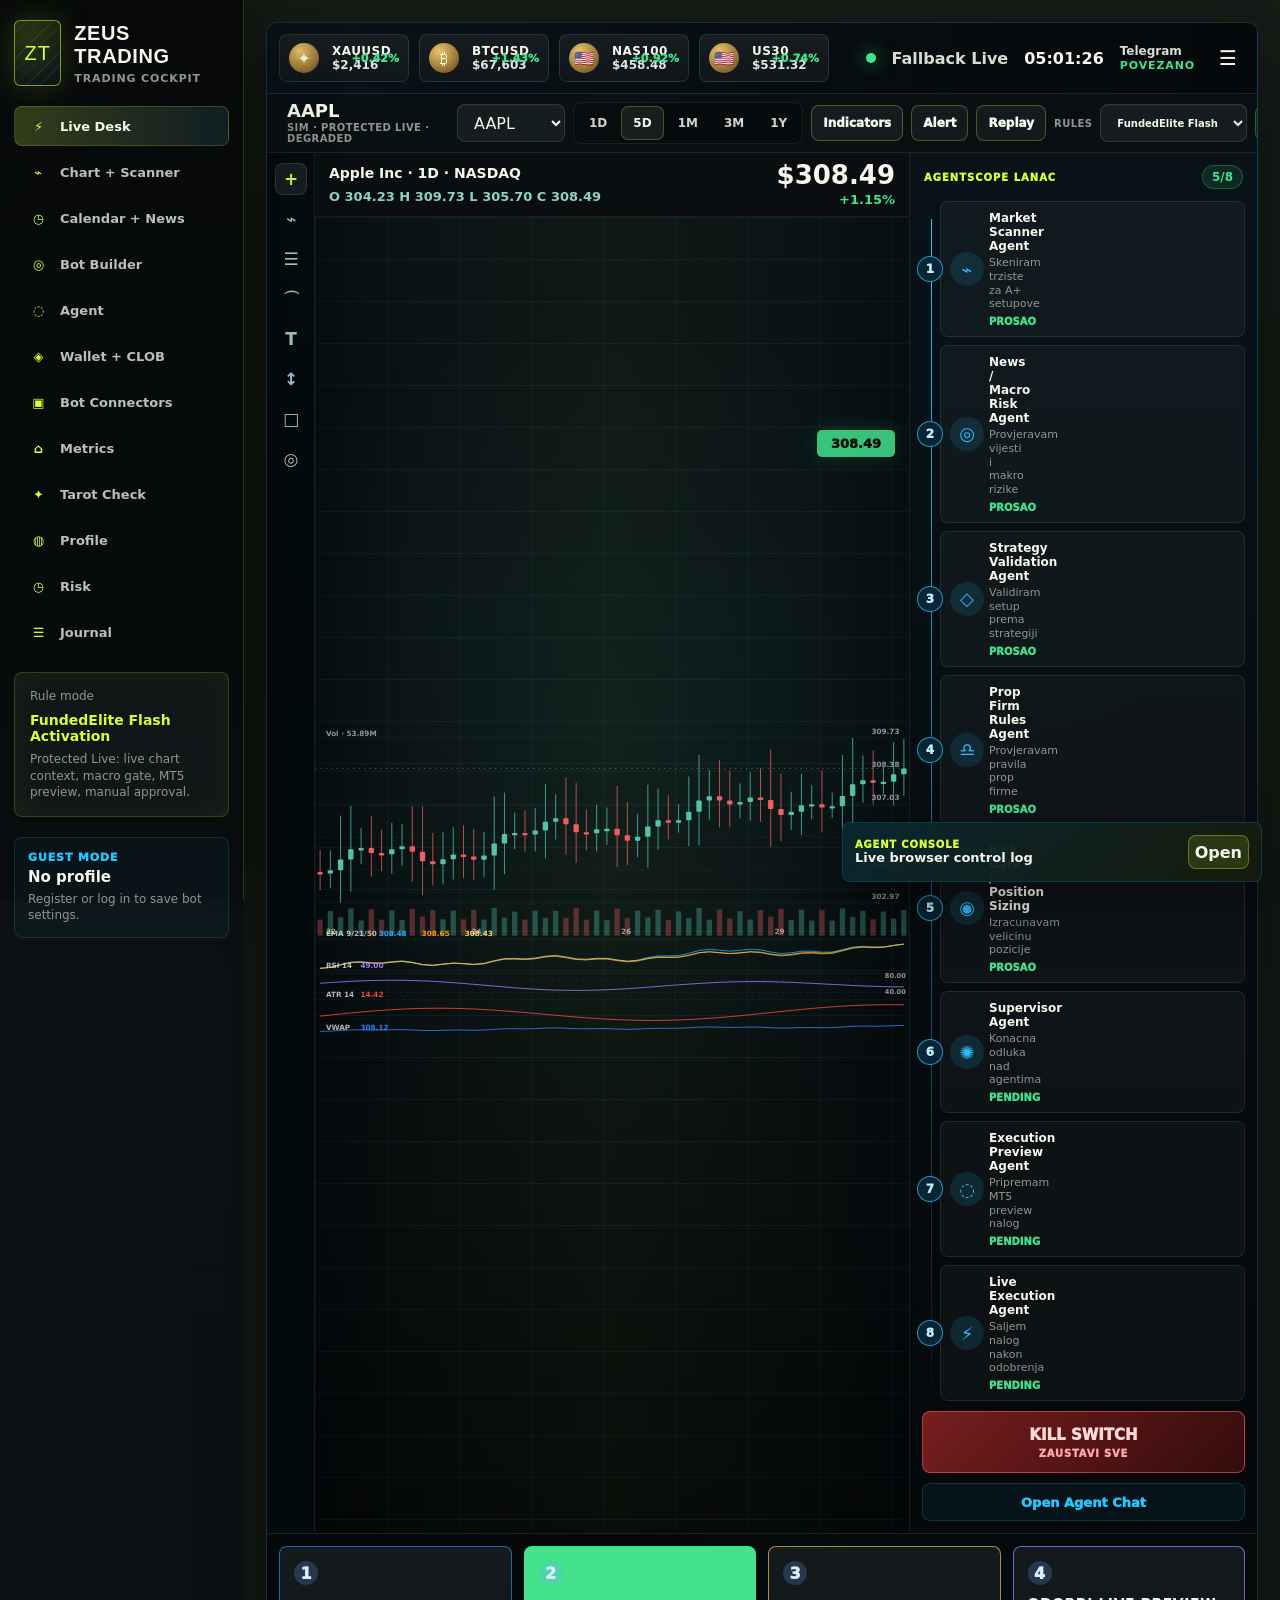
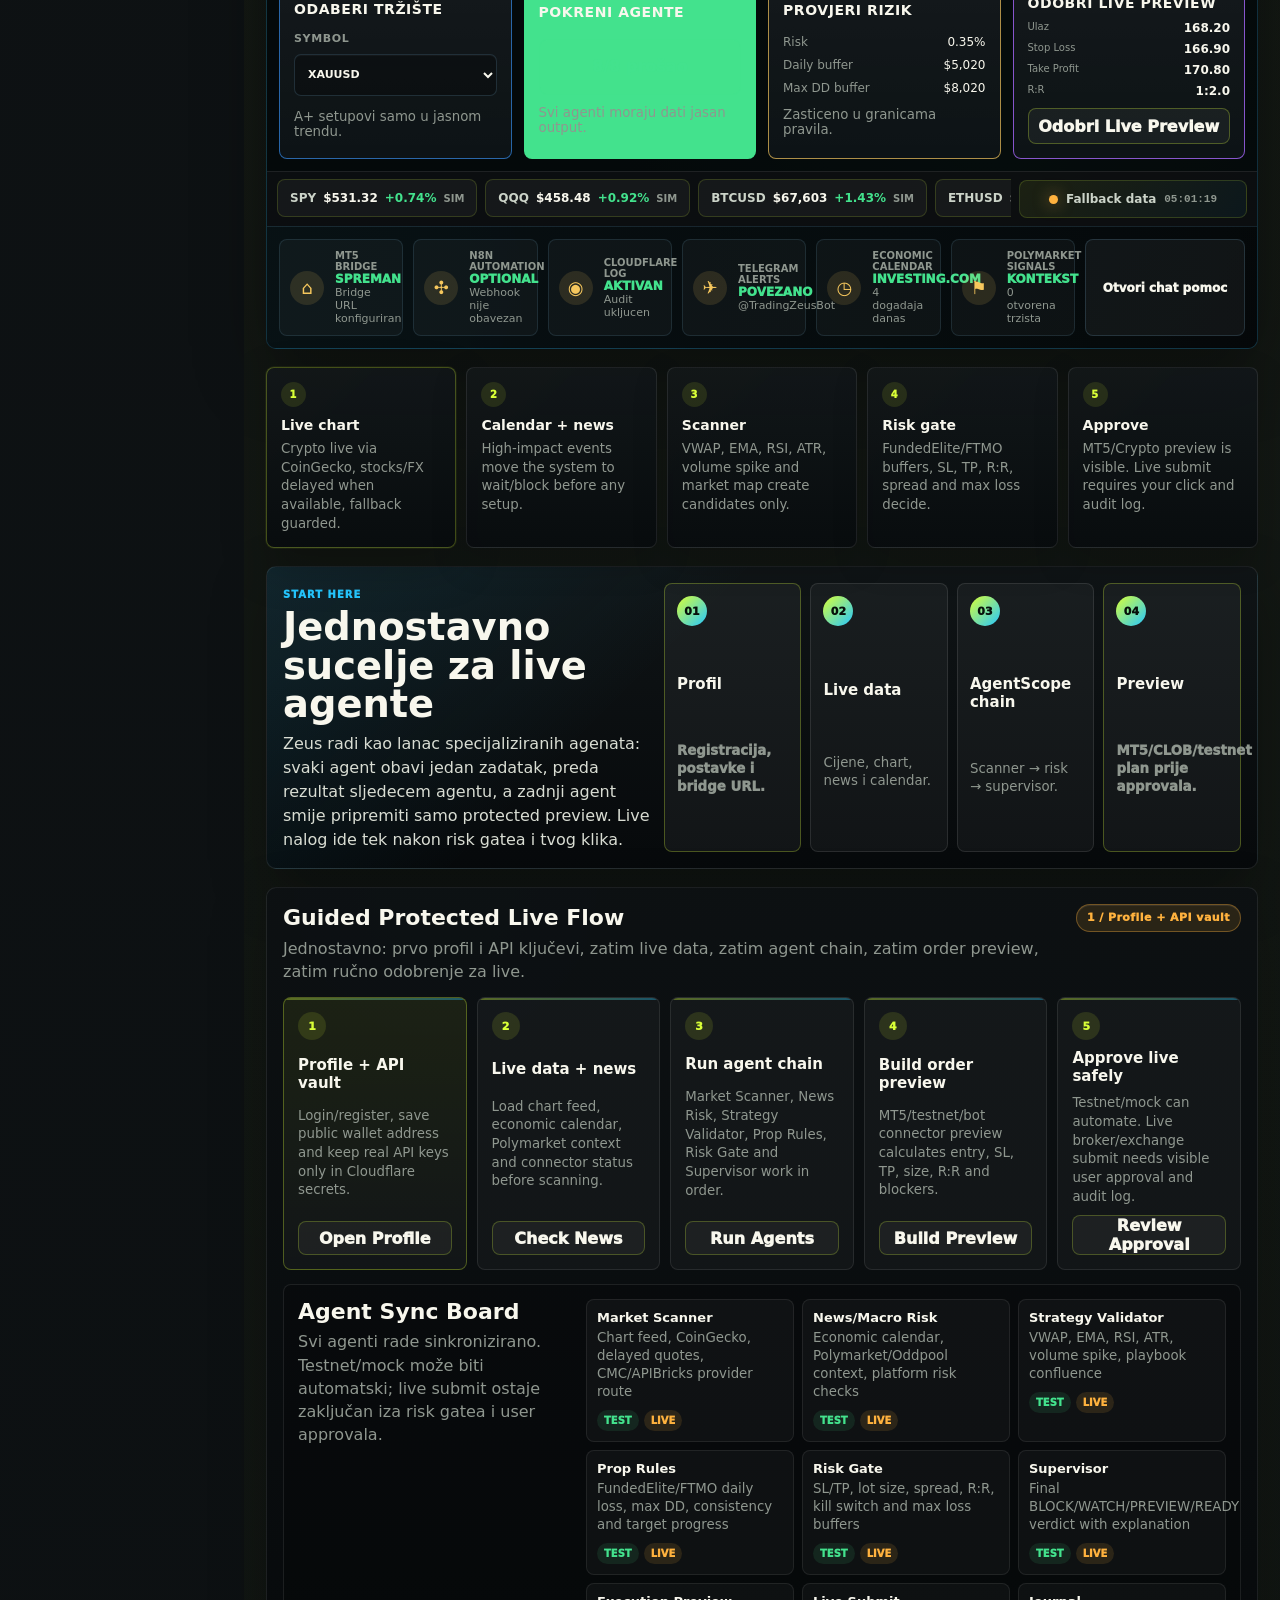
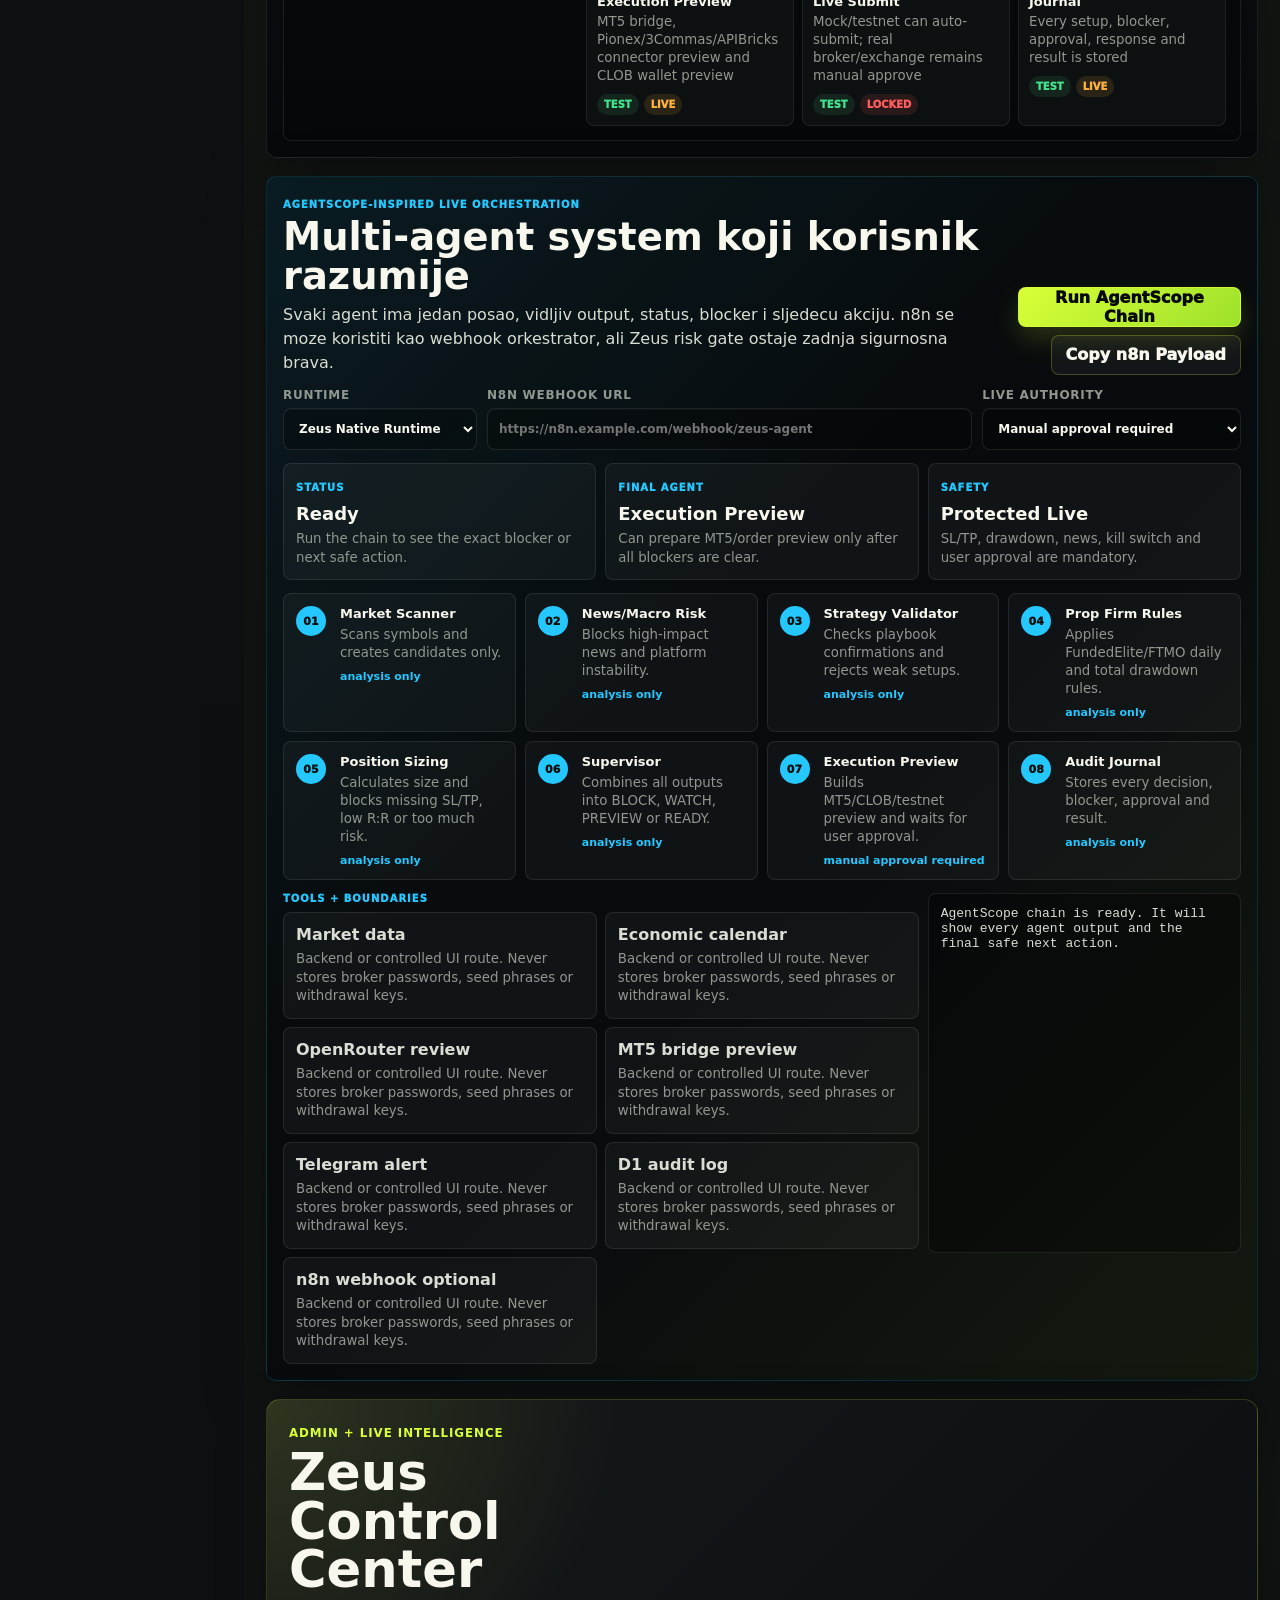
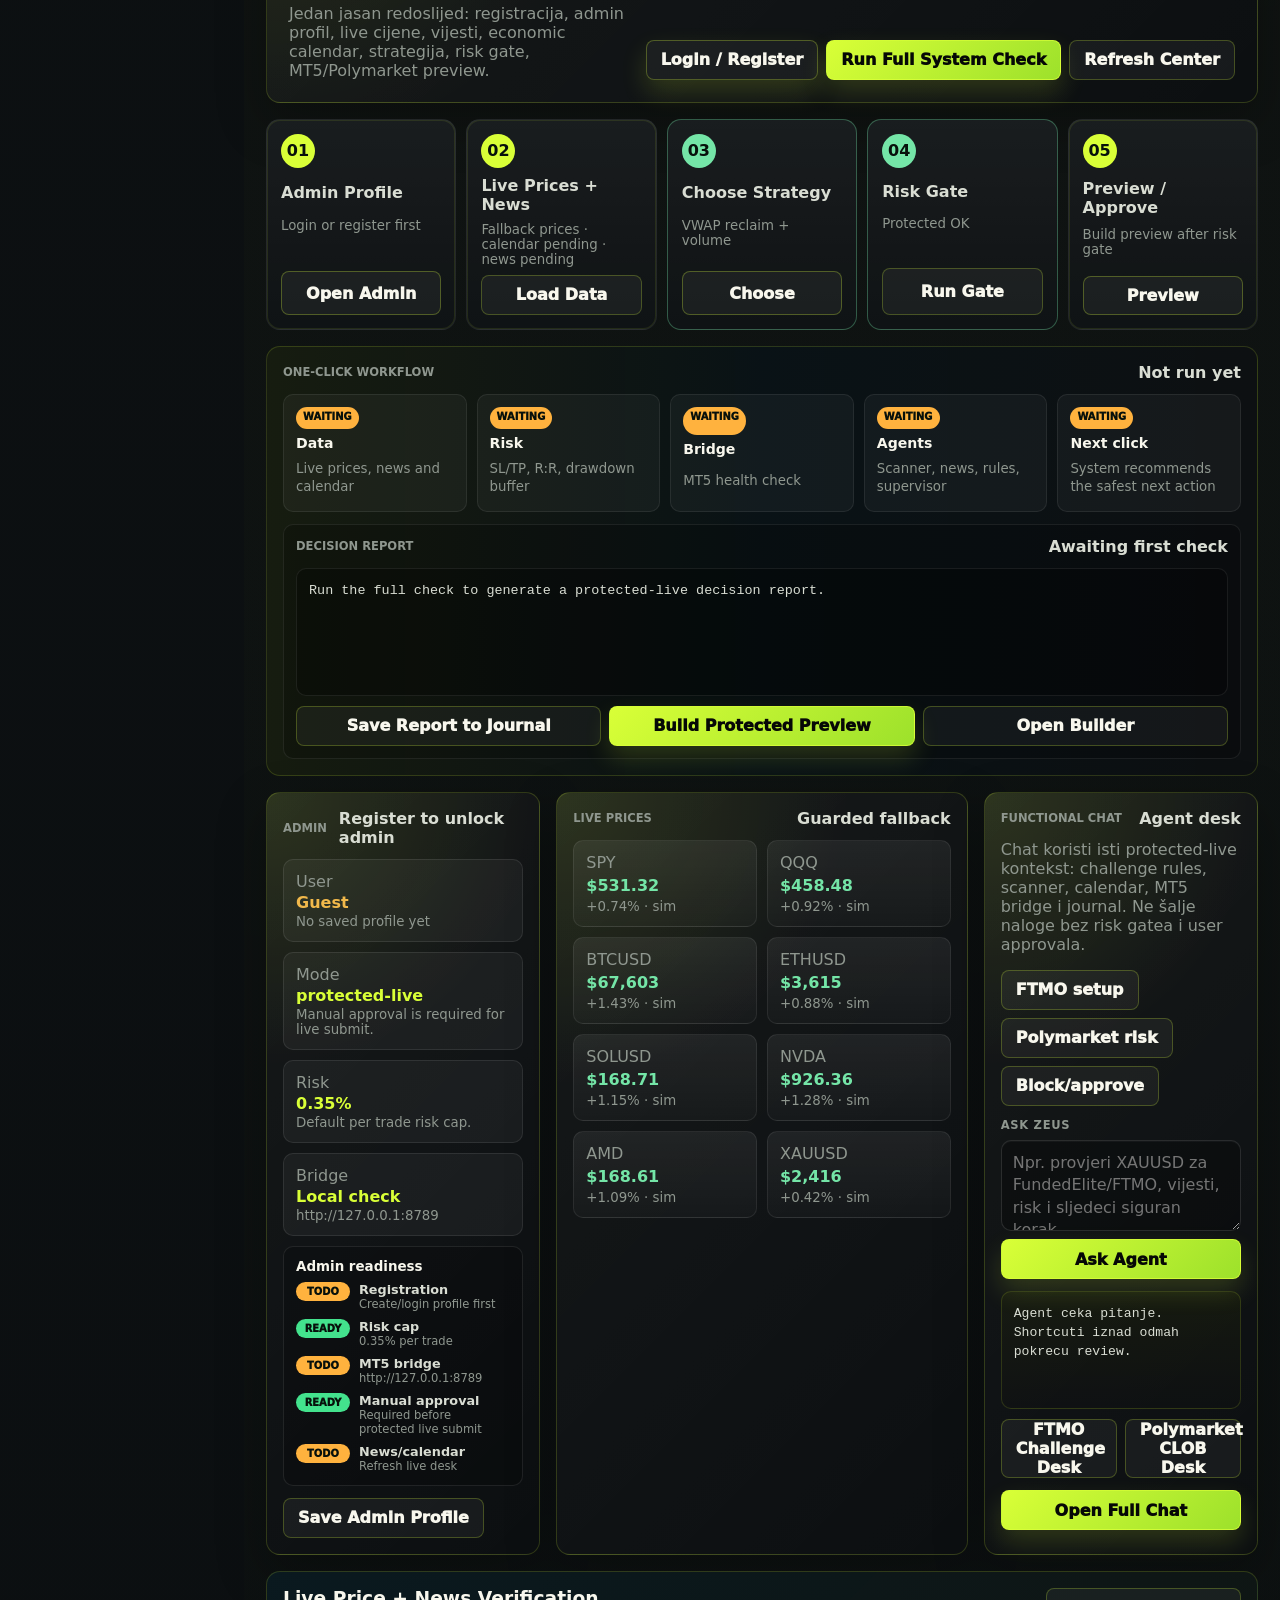
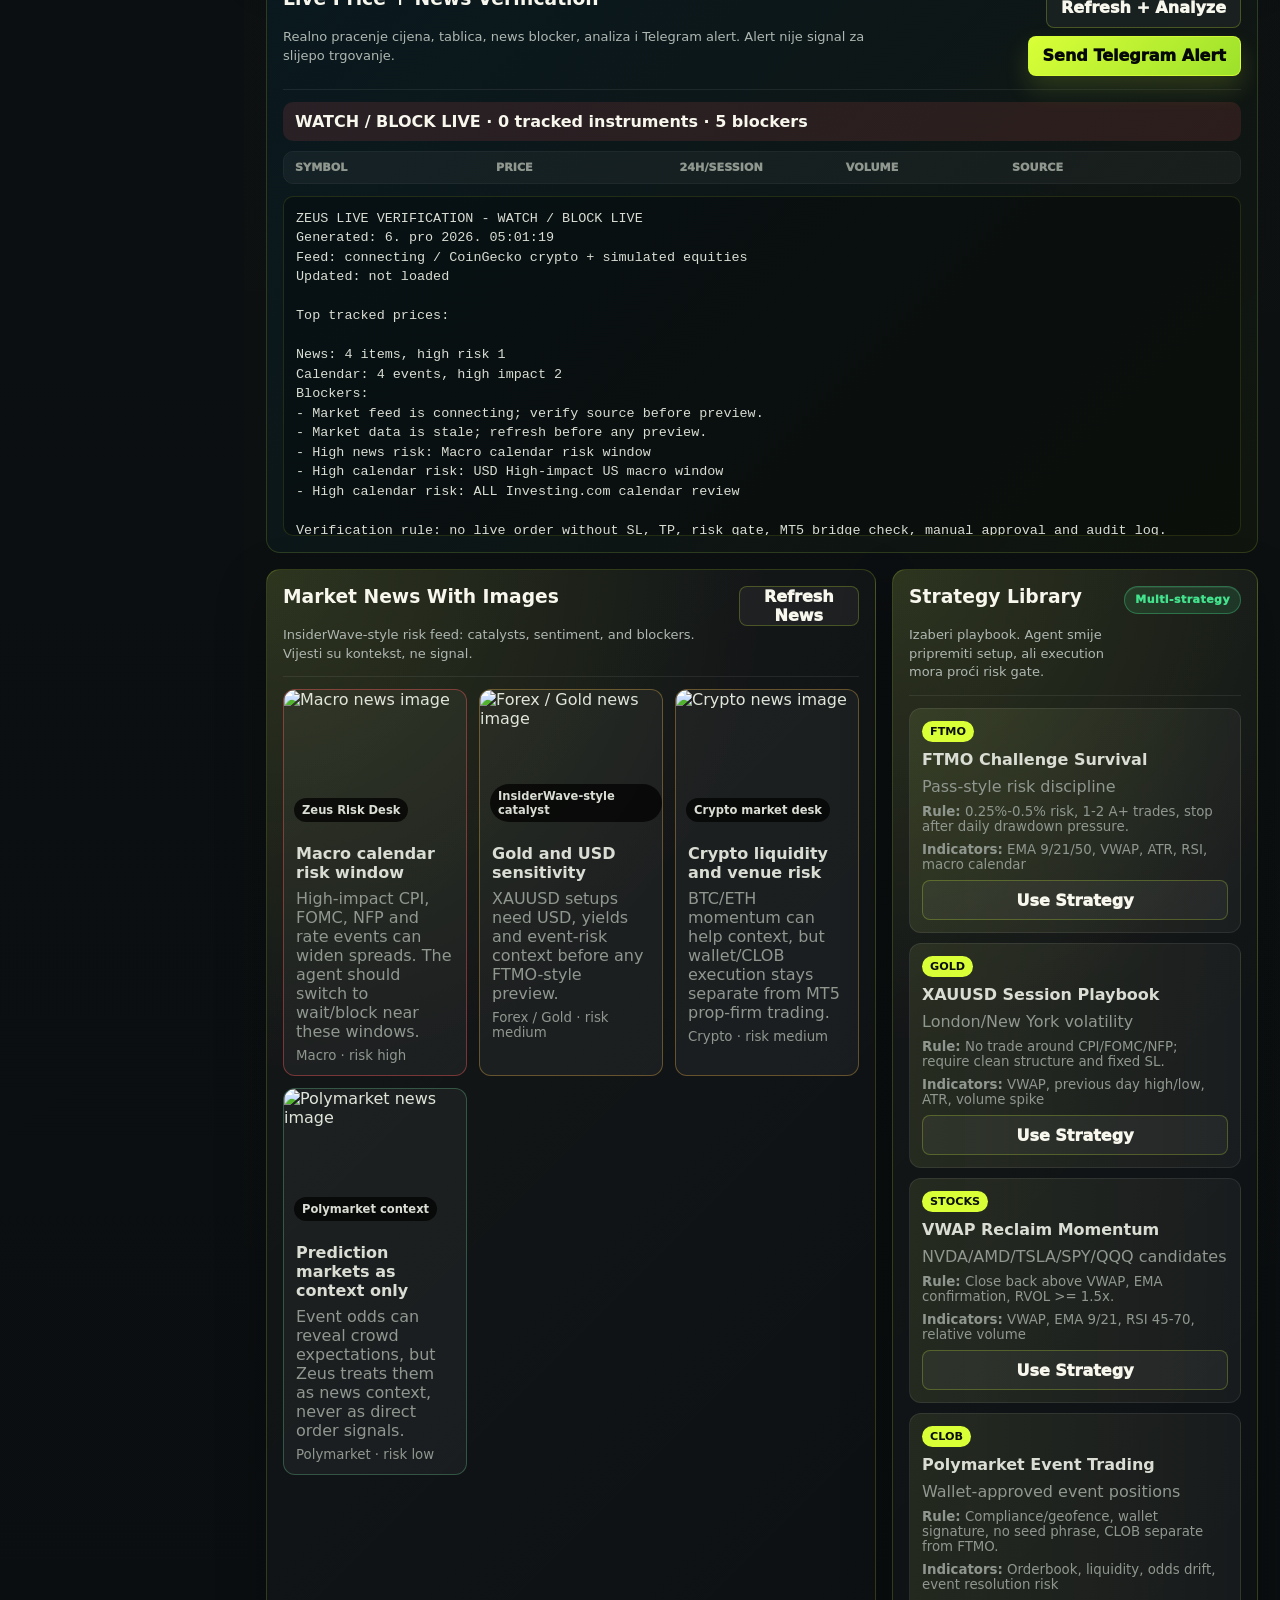
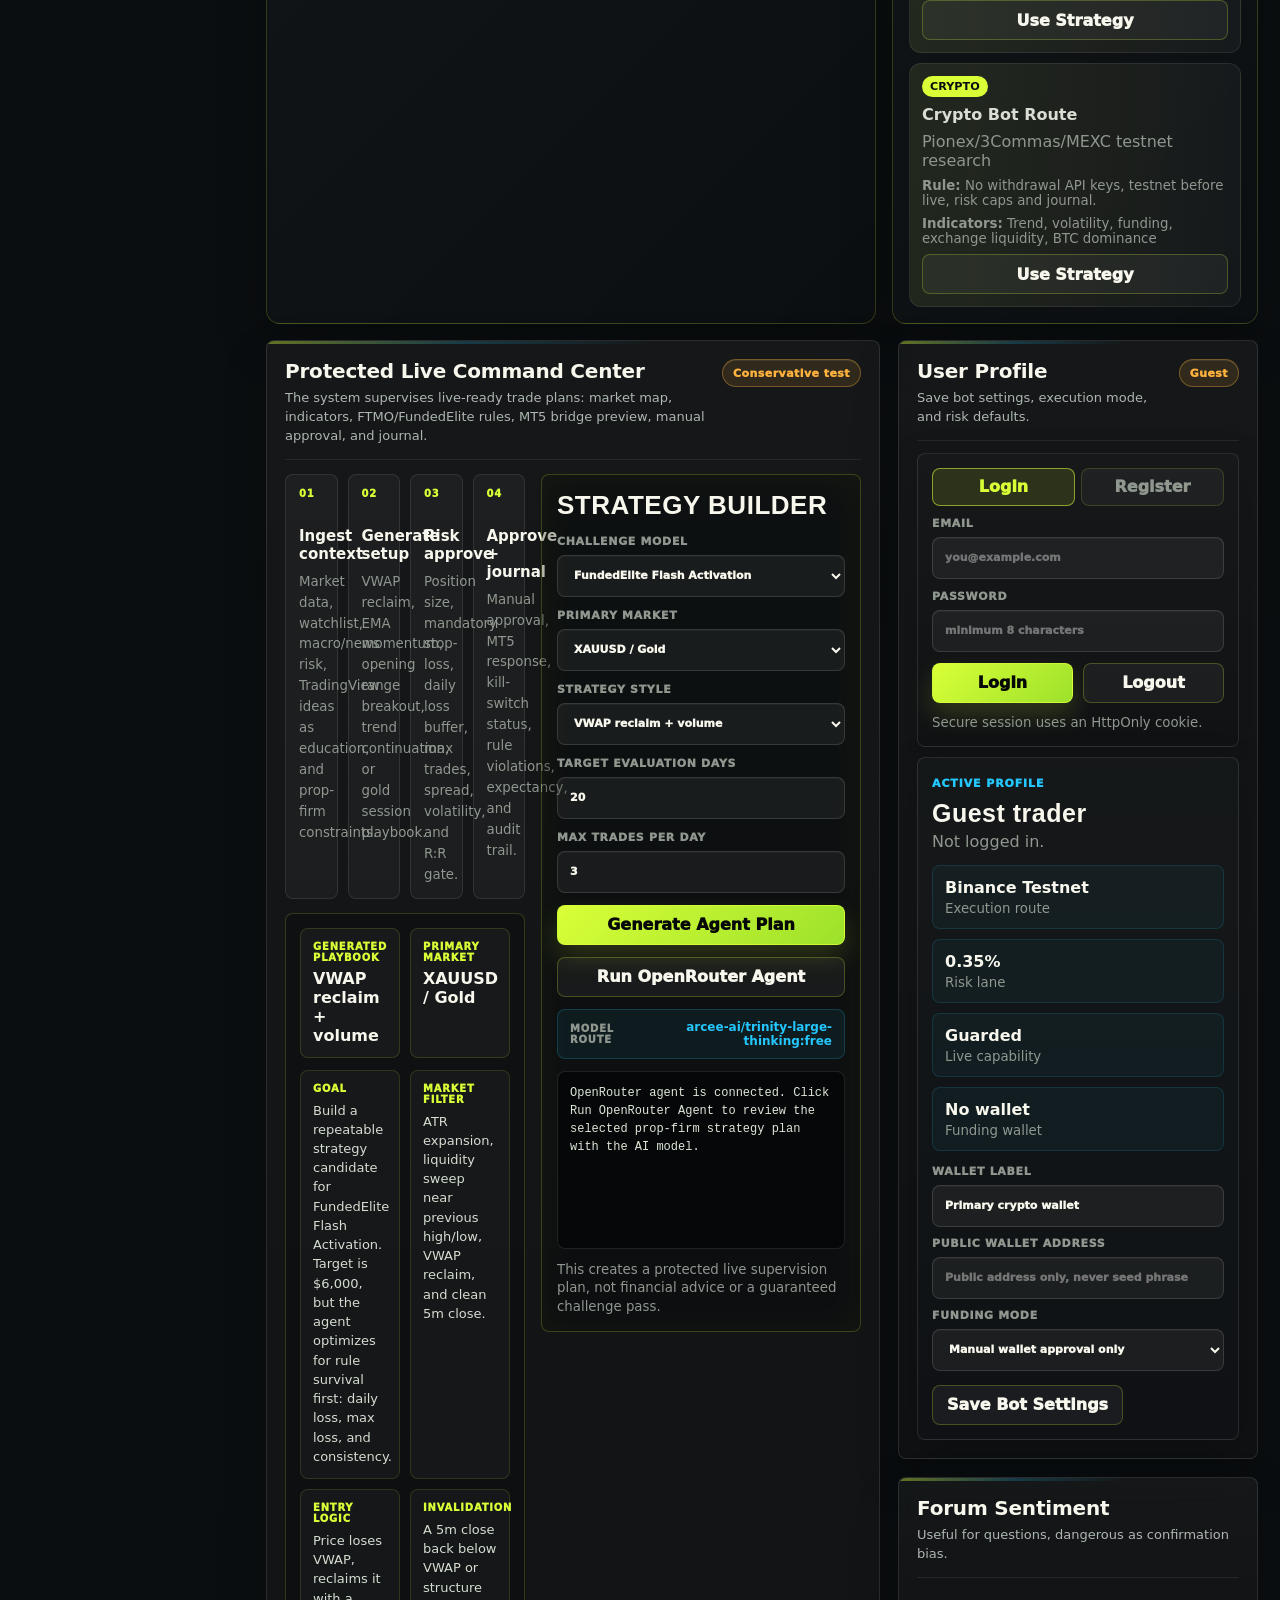
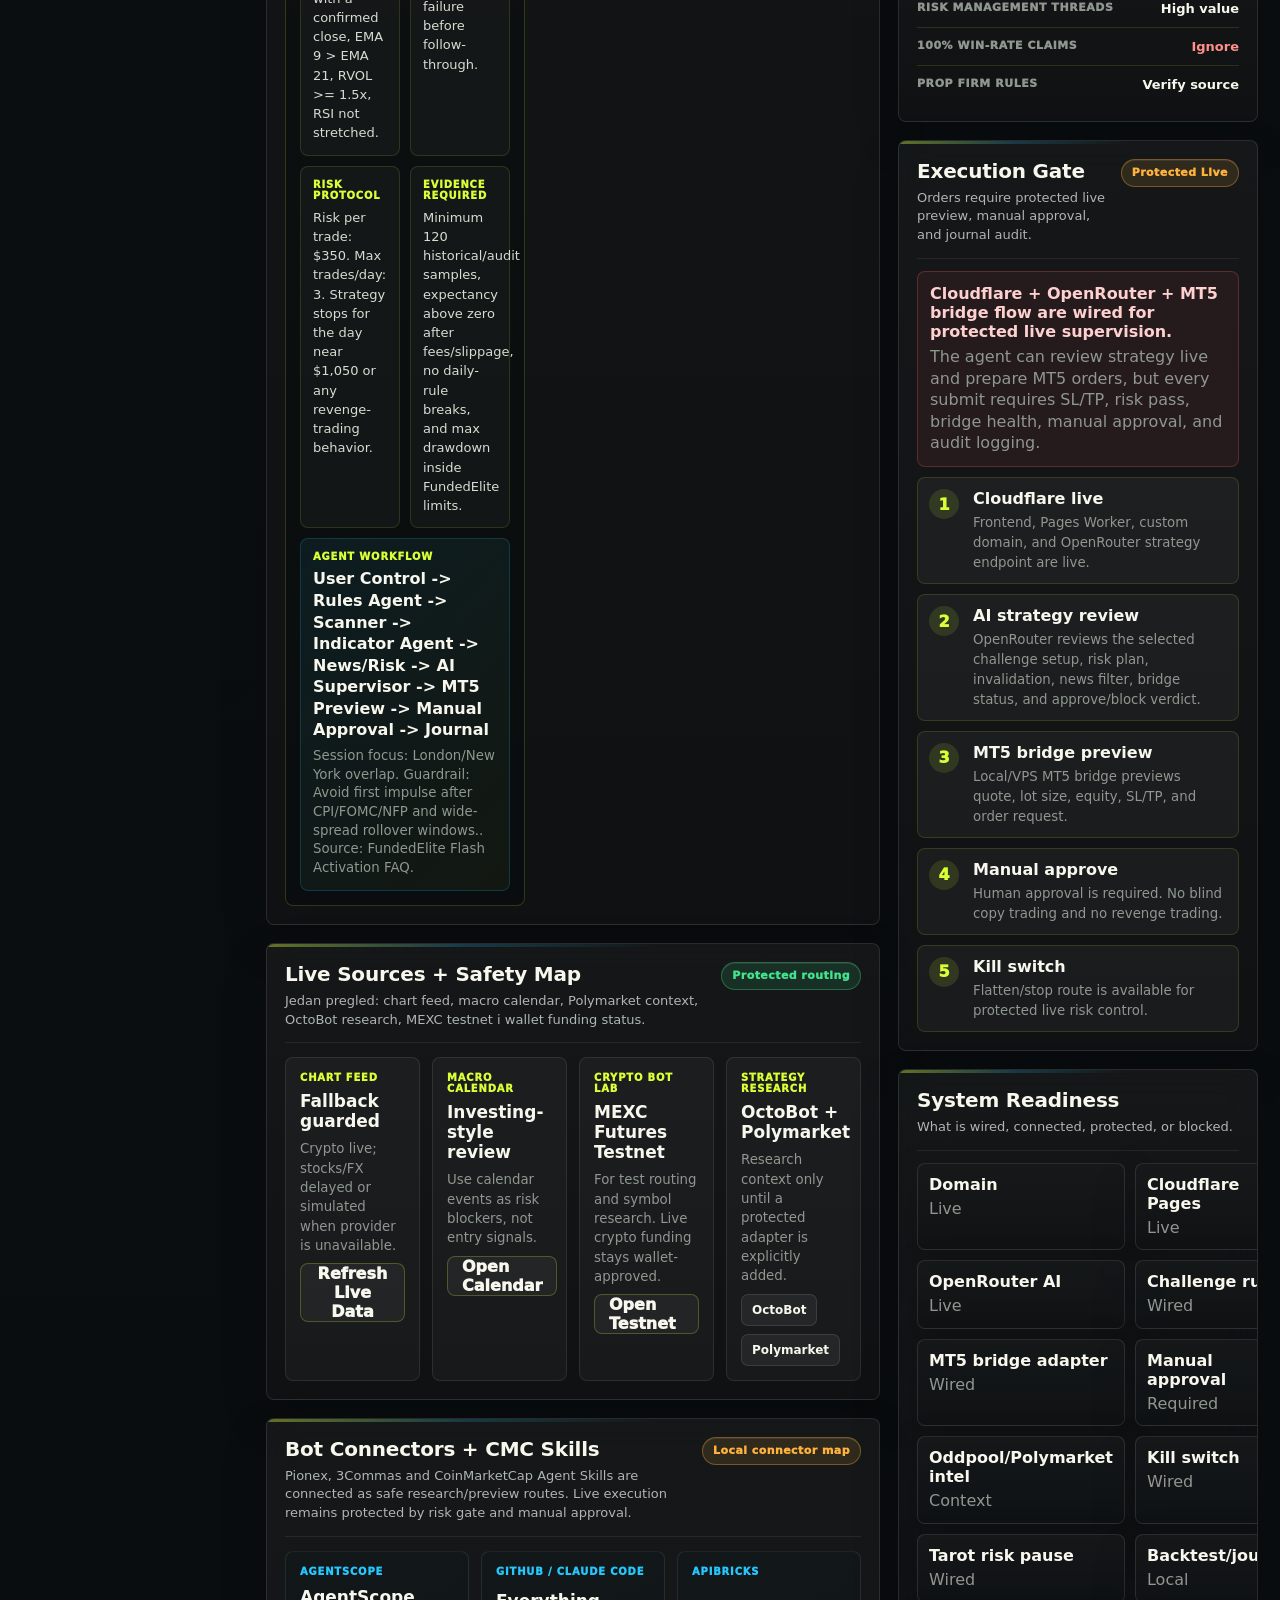
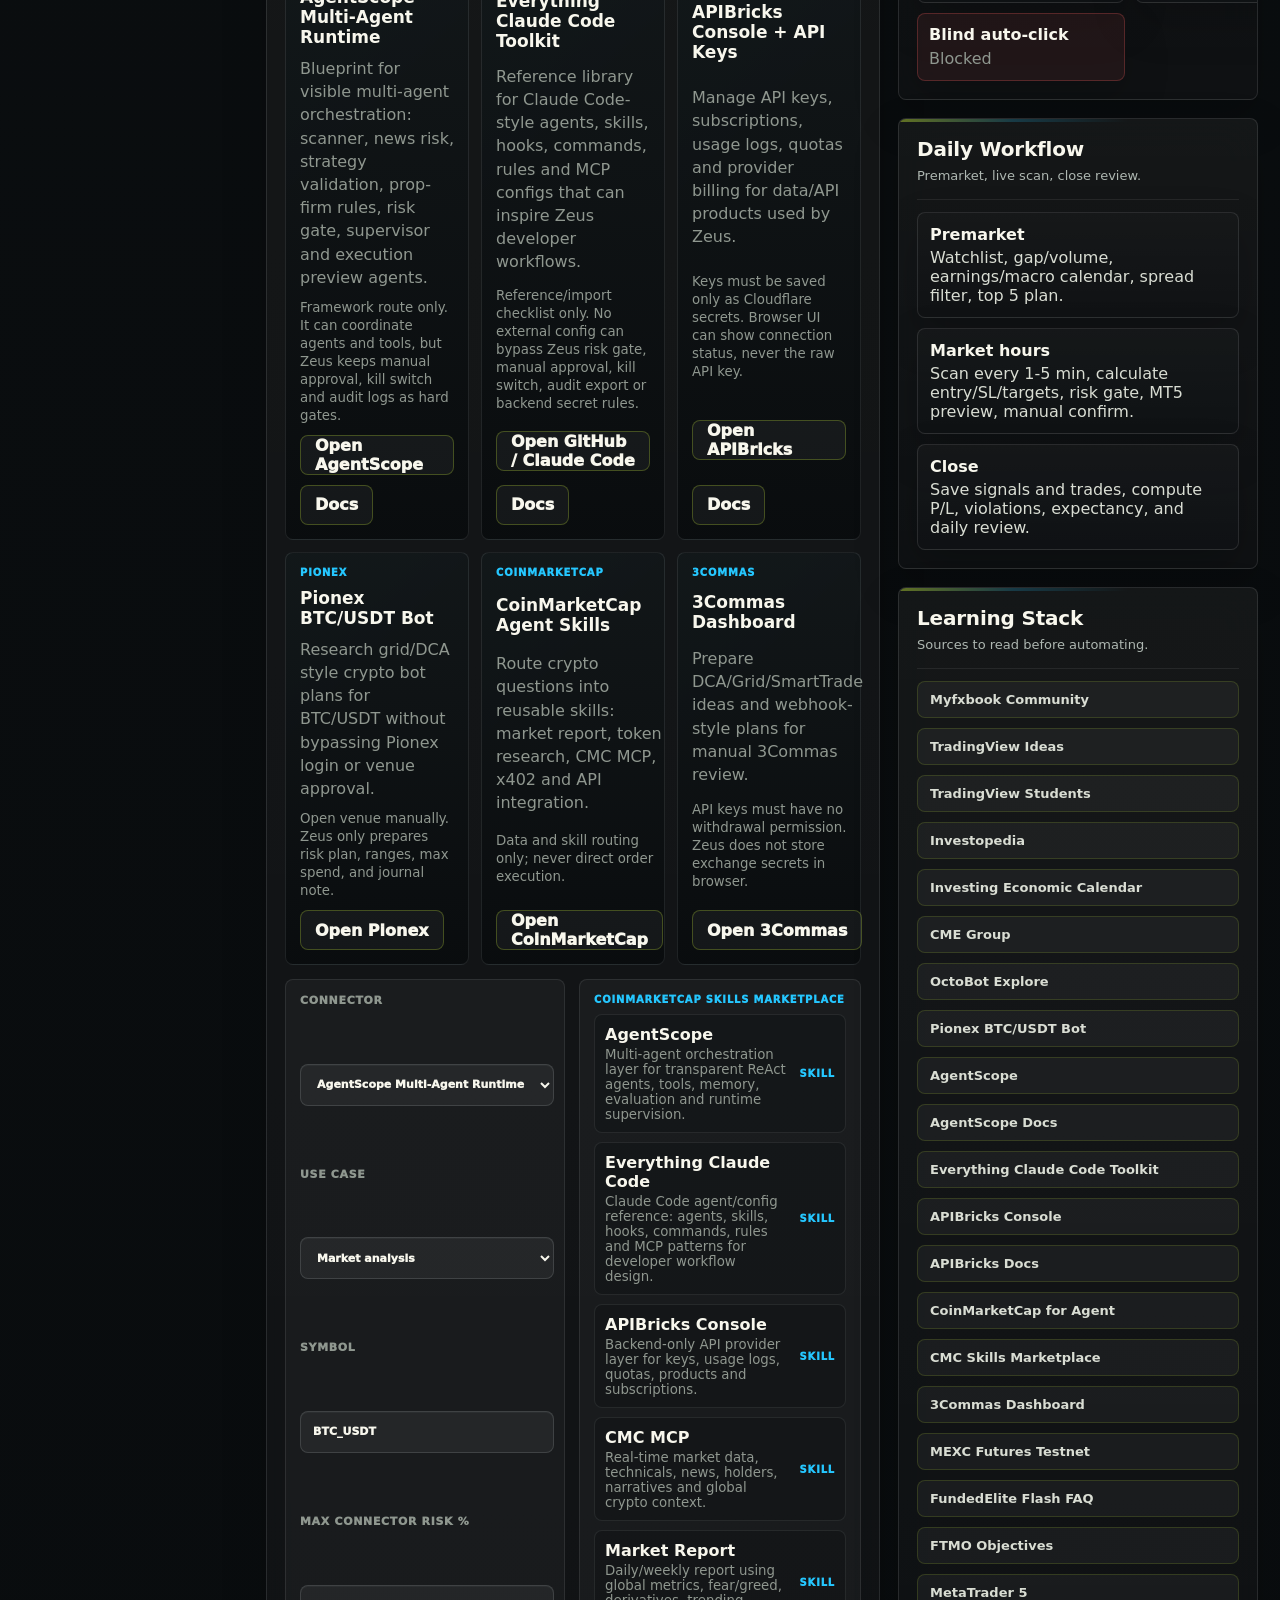
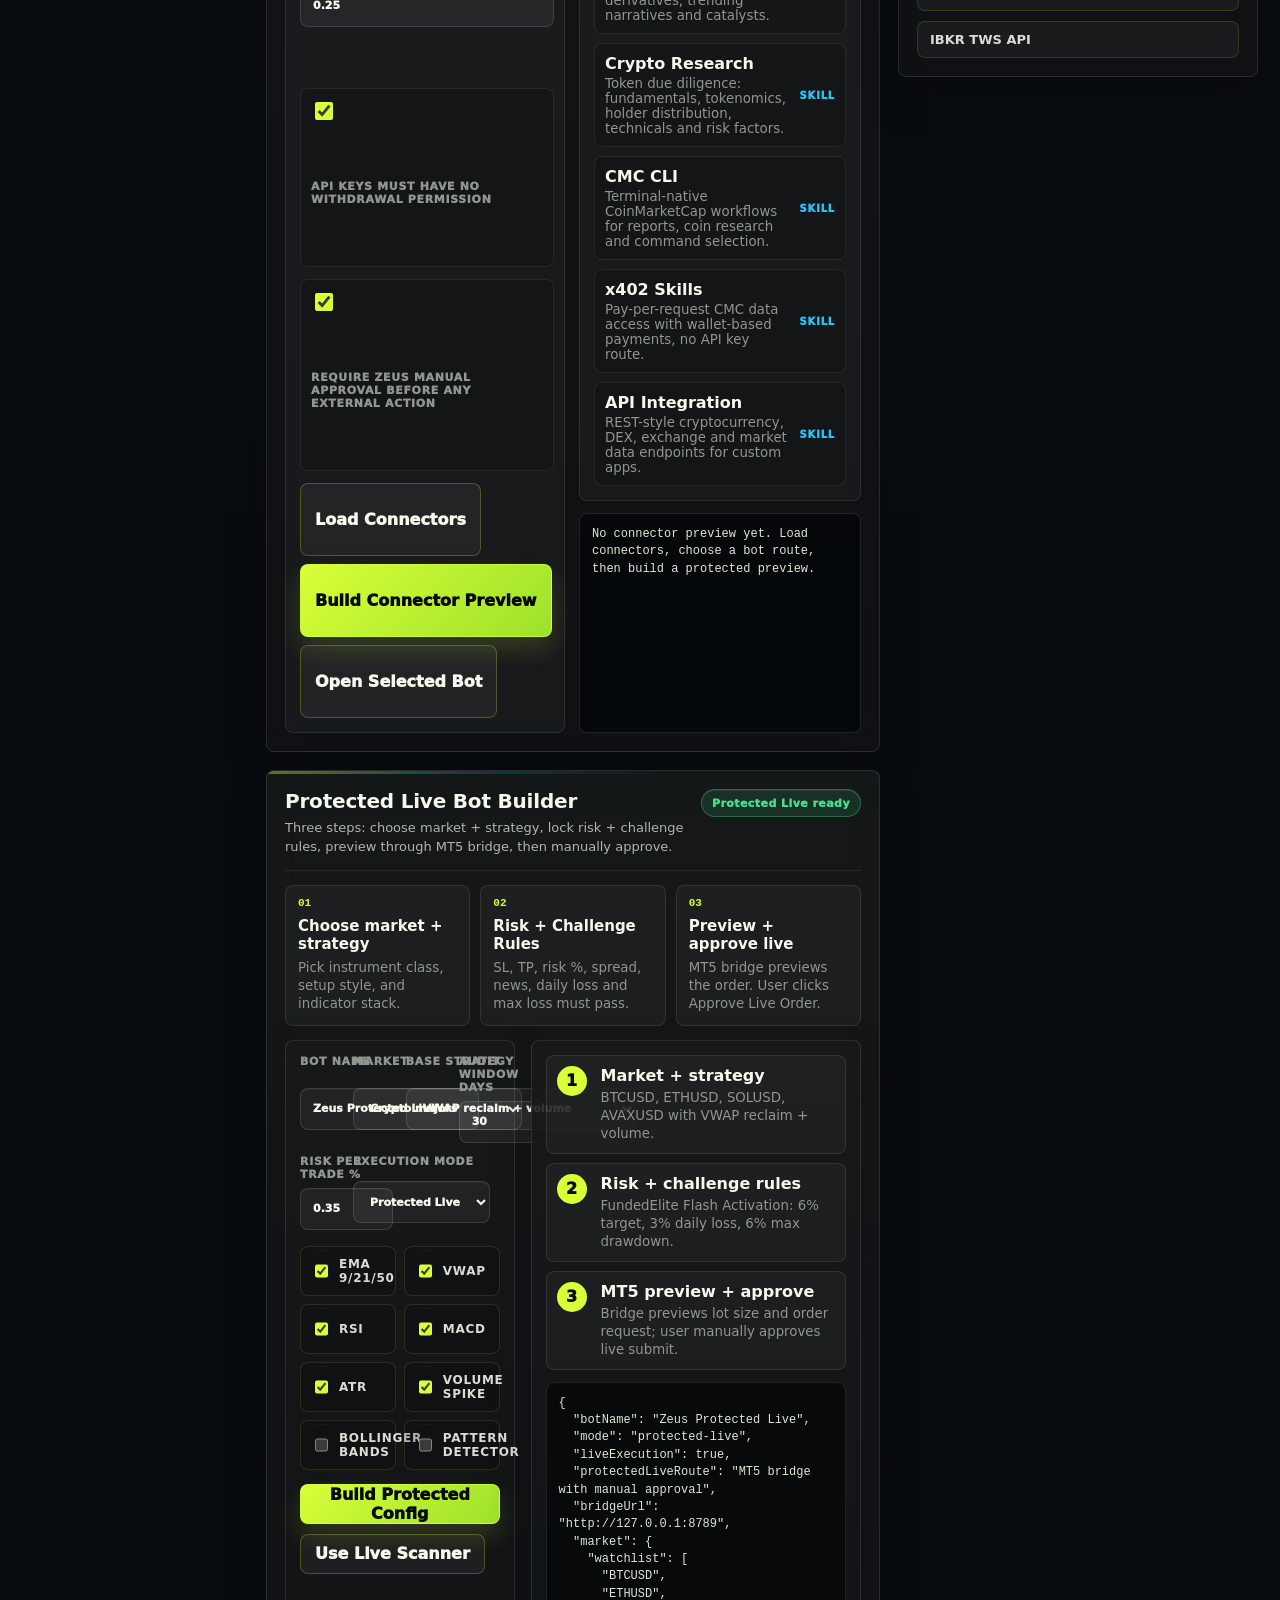
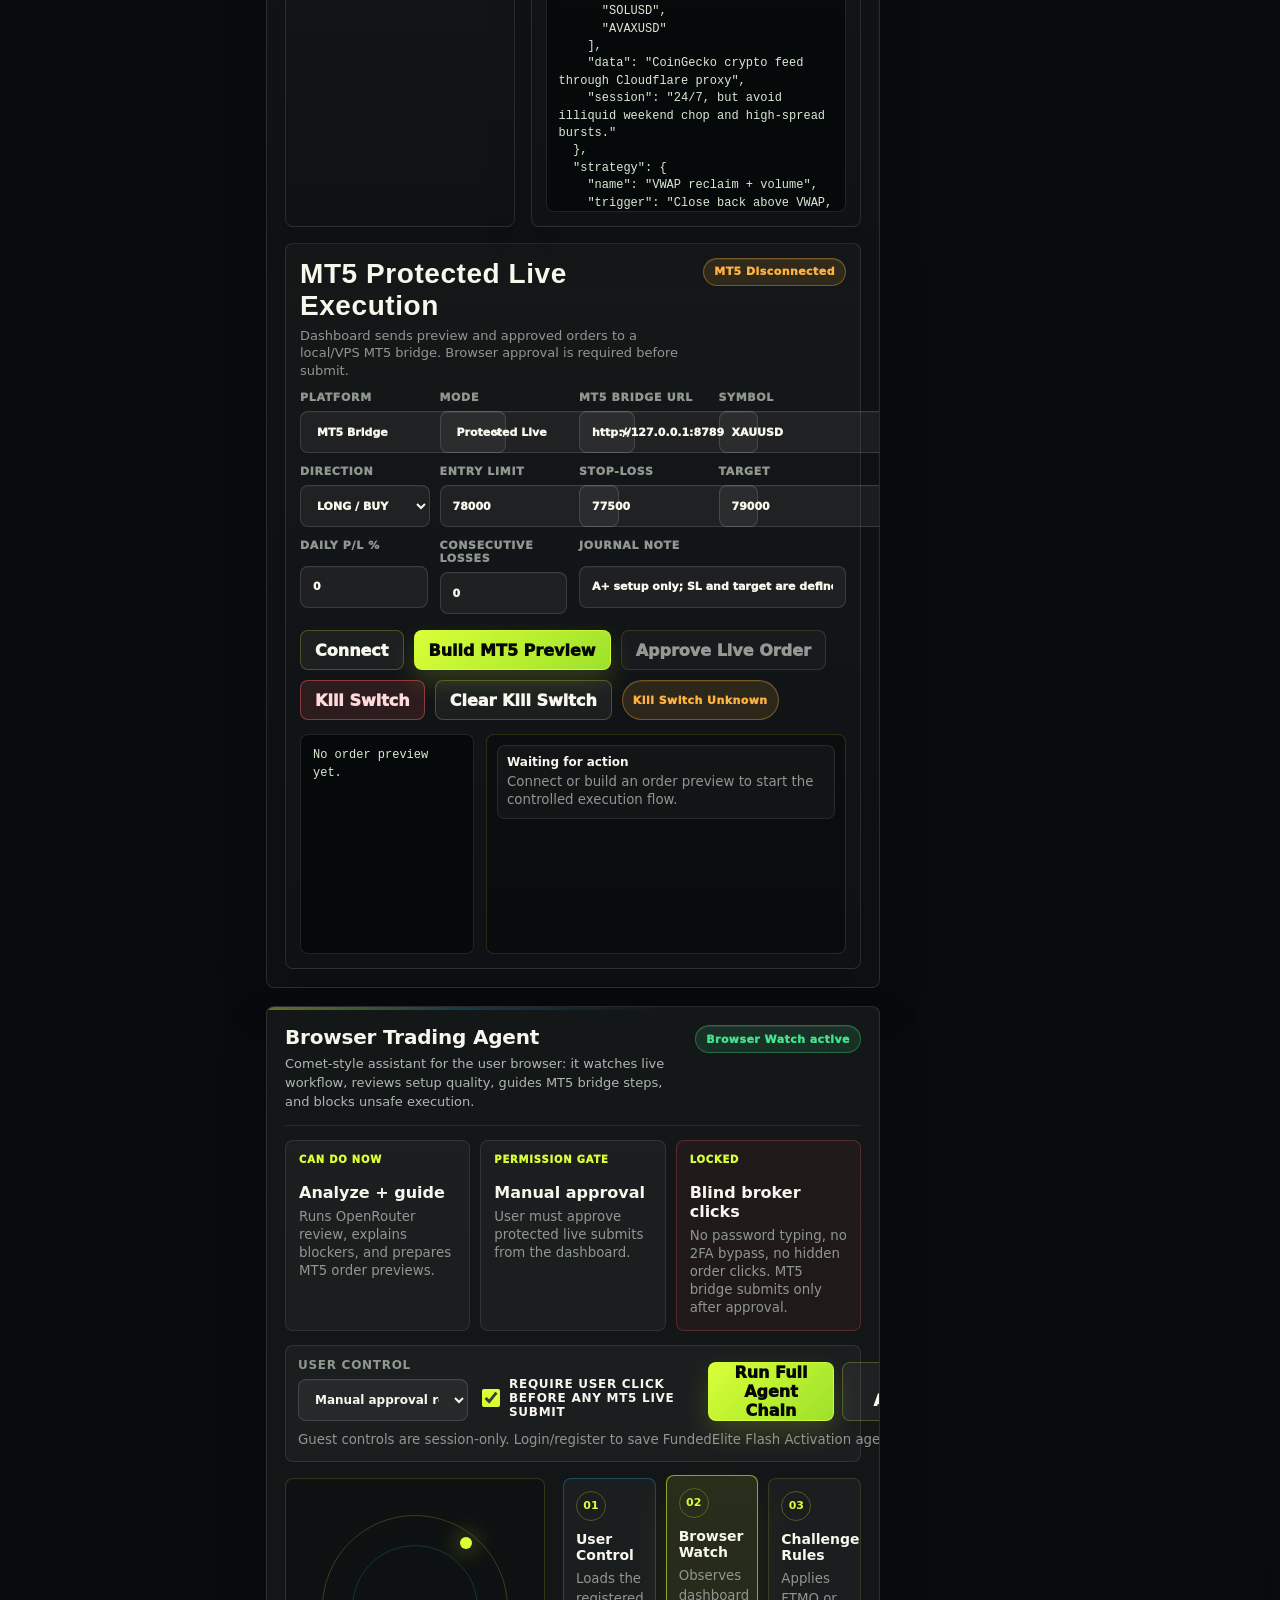
==== commit 0bfa1955: "Redesign live terminal cockpit" ====
--- a/public/index.html
+++ b/public/index.html
@@ -4,7 +4,7 @@
     <meta charset="UTF-8" />
     <meta name="viewport" content="width=device-width, initial-scale=1.0" />
     <title>Zeus Trading Live Desk</title>
-    <link rel="stylesheet" href="styles.css?v=20260529-agentscope-1" />
+    <link rel="stylesheet" href="styles.css?v=20260529-live-terminal-1" />
   </head>
   <body>
     <div class="app-shell">
@@ -83,6 +83,16 @@
 
       <main class="workspace">
         <section class="cockpit-workspace" data-panel="agent" aria-label="Premium protected live chart cockpit">
+          <div class="live-terminal-top" aria-label="Live terminal status">
+            <div id="liveMarketCards" class="live-market-cards"></div>
+            <div class="terminal-status-cluster">
+              <span class="terminal-live-dot"></span>
+              <strong id="terminalChartStatus">Chart Live</strong>
+              <time id="terminalClock">--:--:--</time>
+              <span class="terminal-telegram">Telegram <strong>POVEZANO</strong></span>
+              <button class="terminal-menu" type="button" aria-label="Menu">☰</button>
+            </div>
+          </div>
           <div class="market-toolbar">
             <div class="toolbar-symbol">
               <strong id="cockpitSymbolLabel">AAPL</strong>
@@ -157,8 +167,8 @@
 
             <aside class="agent-risk-sidebar" aria-label="Agent and risk gate">
               <div class="agent-side-header">
-                <span>Protected Live</span>
-                <strong id="cockpitAgentStatus">Agent waiting</strong>
+                <span>AGENTSCOPE LANAC</span>
+                <strong id="cockpitAgentCounter">8/8</strong>
               </div>
               <div class="risk-gauge-card">
                 <div class="risk-gauge-ring" id="cockpitRiskGauge"><span>--</span></div>
@@ -167,20 +177,61 @@
                   <small>SL/TP, drawdown, news, spread and manual approval must pass.</small>
                 </div>
               </div>
-              <div class="agent-mini-chain">
-                <article class="passed"><span></span><strong>Market Data</strong><small id="cockpitDataStatus">Connecting</small></article>
-                <article><span></span><strong>Indicators</strong><small>EMA · VWAP · RSI · ATR</small></article>
-                <article><span></span><strong>Rules</strong><small id="cockpitRuleStatus">FundedElite / FTMO guard</small></article>
-                <article><span></span><strong>Execution</strong><small id="cockpitMt5Status">MT5 disconnected</small></article>
-              </div>
+              <div id="cockpitAgentScopeChain" class="cockpit-agent-chain"></div>
               <div class="cockpit-actions">
                 <button id="heroPreflight" class="primary-action" type="button">Run Risk Gate</button>
                 <button class="secondary-action quick-jump" type="button" data-quick-target="bot-builder">Build Bot</button>
                 <button class="secondary-action quick-jump" type="button" data-quick-target="active-agent">Run Agent</button>
                 <button id="heroTarot" class="secondary-action" type="button">Risk Tarot</button>
               </div>
+              <button id="cockpitKillSwitch" class="cockpit-kill-switch" type="button">Kill Switch <span>Zaustavi sve</span></button>
               <a class="agent-chat-link cockpit-chat-link" href="/chat/?session=agent%3Amain%3Amain">Open Agent Chat</a>
             </aside>
+          </div>
+
+          <div class="live-preview-flow">
+            <article class="flow-card blue">
+              <span>1</span>
+              <strong>Odaberi tržište</strong>
+              <label>
+                Symbol
+                <select id="cockpitFlowSymbol">
+                  <option>XAUUSD</option>
+                  <option>EURUSD</option>
+                  <option>BTCUSD</option>
+                  <option>NVDA</option>
+                  <option>SPY</option>
+                </select>
+              </label>
+              <small>A+ setupovi samo u jasnom trendu.</small>
+            </article>
+            <article class="flow-card green">
+              <span>2</span>
+              <strong>Pokreni agente</strong>
+              <button id="cockpitRunAgentScope" class="flow-pass-button" type="button">8/8 prošao</button>
+              <small>Svi agenti moraju dati jasan output.</small>
+            </article>
+            <article class="flow-card gold">
+              <span>3</span>
+              <strong>Provjeri rizik</strong>
+              <dl>
+                <div><dt>Risk</dt><dd id="flowRiskValue">0.25%</dd></div>
+                <div><dt>Daily buffer</dt><dd id="flowDailyBuffer">--</dd></div>
+                <div><dt>Max DD buffer</dt><dd id="flowMaxBuffer">--</dd></div>
+              </dl>
+              <small id="flowRiskText">Zaštićeno u granicama pravila.</small>
+            </article>
+            <article class="flow-card purple">
+              <span>4</span>
+              <strong>Odobri live preview</strong>
+              <div class="preview-metrics">
+                <div><small>Ulaz</small><b id="flowEntry">--</b></div>
+                <div><small>Stop Loss</small><b id="flowStop">--</b></div>
+                <div><small>Take Profit</small><b id="flowTarget">--</b></div>
+                <div><small>R:R</small><b id="flowRr">--</b></div>
+              </div>
+              <button class="approve-live-preview quick-jump" type="button" data-quick-target="bot-builder">Odobri Live Preview</button>
+            </article>
           </div>
 
           <div class="cockpit-status-bar">
@@ -193,6 +244,8 @@
               <time id="marketLastUpdated">--:--:--</time>
             </div>
           </div>
+
+          <div class="connector-dock" id="connectorDock"></div>
         </section>
 
         <section class="live-desk-order" aria-label="Simple protected live workflow">
--- a/public/styles.css
+++ b/public/styles.css
@@ -2085,6 +2085,508 @@
   border-top: 1px solid rgba(255, 255, 255, 0.08);
 }
 
+/* Live terminal redesign inspired by the provided Zeus cockpit reference */
+.cockpit-workspace {
+  min-height: calc(100vh - 28px);
+  grid-template-rows: auto auto minmax(0, 1fr) auto auto auto;
+  border-color: rgba(59, 192, 255, 0.22);
+  background:
+    radial-gradient(circle at 12% 10%, rgba(37, 199, 255, 0.12), transparent 28%),
+    radial-gradient(circle at 74% 88%, rgba(67, 226, 141, 0.07), transparent 26%),
+    linear-gradient(180deg, #071013, #040607);
+}
+
+.live-terminal-top {
+  display: grid;
+  grid-template-columns: minmax(0, 1fr) auto;
+  gap: 14px;
+  align-items: center;
+  min-height: 70px;
+  padding: 11px 12px;
+  border-bottom: 1px solid rgba(120, 195, 255, 0.15);
+  background:
+    linear-gradient(90deg, rgba(8, 18, 22, 0.96), rgba(5, 8, 10, 0.96)),
+    linear-gradient(180deg, rgba(255, 255, 255, 0.05), transparent);
+}
+
+.live-market-cards {
+  display: grid;
+  grid-template-columns: repeat(5, minmax(130px, 1fr));
+  gap: 10px;
+  min-width: 0;
+}
+
+.live-market-card {
+  display: grid;
+  grid-template-columns: 34px minmax(0, 1fr) auto;
+  gap: 9px;
+  align-items: center;
+  min-height: 46px;
+  border: 1px solid rgba(141, 208, 255, 0.14);
+  border-radius: 8px;
+  padding: 8px 9px;
+  color: var(--text);
+  background:
+    linear-gradient(180deg, rgba(255, 255, 255, 0.055), rgba(255, 255, 255, 0.02)),
+    rgba(12, 18, 21, 0.88);
+  cursor: pointer;
+}
+
+.live-market-card > span {
+  display: grid;
+  place-items: center;
+  width: 30px;
+  height: 30px;
+  border-radius: 999px;
+  color: #fff6d6;
+  background: radial-gradient(circle at 35% 28%, rgba(255, 215, 113, 0.9), rgba(255, 148, 34, 0.35));
+}
+
+.live-market-card strong,
+.live-market-card small,
+.live-market-card em {
+  display: block;
+}
+
+.live-market-card strong {
+  color: var(--ink);
+  font-size: 12px;
+  letter-spacing: 0.04em;
+}
+
+.live-market-card small {
+  color: #dfe7e2;
+  font-size: 12px;
+  font-weight: 850;
+}
+
+.live-market-card em {
+  color: var(--green);
+  font-size: 11px;
+  font-style: normal;
+  font-weight: 950;
+}
+
+.live-market-card.down em {
+  color: var(--red);
+}
+
+.terminal-status-cluster {
+  display: flex;
+  align-items: center;
+  gap: 16px;
+  color: var(--text);
+  white-space: nowrap;
+}
+
+.terminal-live-dot {
+  width: 10px;
+  height: 10px;
+  border-radius: 999px;
+  background: var(--green);
+  box-shadow: 0 0 18px rgba(67, 226, 141, 0.72);
+}
+
+.terminal-status-cluster time {
+  color: var(--ink);
+  font-weight: 850;
+}
+
+.terminal-telegram {
+  display: grid;
+  gap: 1px;
+  color: var(--text);
+  font-size: 12px;
+  font-weight: 850;
+}
+
+.terminal-telegram strong {
+  color: var(--green);
+  font-size: 11px;
+  letter-spacing: 0.08em;
+}
+
+.terminal-menu {
+  width: 34px;
+  height: 34px;
+  border: 0;
+  color: var(--ink);
+  background: transparent;
+  font-size: 20px;
+}
+
+.market-toolbar {
+  min-height: 52px;
+  background: rgba(9, 15, 18, 0.9);
+}
+
+.chart-cockpit-grid {
+  grid-template-columns: 48px minmax(0, 1fr) 348px;
+}
+
+.chart-tools-rail {
+  background: rgba(4, 10, 13, 0.92);
+}
+
+.chart-tools-rail button {
+  width: 32px;
+  height: 32px;
+  color: #a9c7d7;
+}
+
+.chart-header-row {
+  min-height: 52px;
+  padding: 9px 14px;
+}
+
+.chart-header-row h1 {
+  font-size: 14px;
+}
+
+.chart-surface {
+  min-height: 505px;
+  background:
+    linear-gradient(rgba(111, 172, 205, 0.075) 1px, transparent 1px),
+    linear-gradient(90deg, rgba(111, 172, 205, 0.06) 1px, transparent 1px),
+    radial-gradient(circle at 52% 38%, rgba(24, 80, 88, 0.16), transparent 48%),
+    linear-gradient(180deg, #071115, #05090b);
+  background-size: 100% 42px, 72px 100%, auto, auto;
+}
+
+.chart-watermark,
+.chart-overlay-card {
+  display: none;
+}
+
+.agent-risk-sidebar {
+  max-height: 100%;
+  gap: 10px;
+  padding: 12px;
+  background:
+    linear-gradient(180deg, rgba(9, 18, 23, 0.96), rgba(5, 8, 10, 0.96)),
+    radial-gradient(circle at 15% 15%, rgba(37, 199, 255, 0.1), transparent 32%);
+}
+
+.agent-side-header {
+  display: flex;
+  justify-content: space-between;
+  align-items: center;
+  padding: 0 2px 2px;
+  border: 0;
+  background: transparent;
+}
+
+.agent-side-header strong {
+  margin: 0;
+  border: 1px solid rgba(67, 226, 141, 0.28);
+  border-radius: 999px;
+  padding: 4px 9px;
+  color: var(--green);
+  background: rgba(67, 226, 141, 0.11);
+  font-size: 12px;
+}
+
+.risk-gauge-card {
+  display: none;
+}
+
+.cockpit-agent-chain {
+  position: relative;
+  display: grid;
+  gap: 8px;
+  padding-left: 18px;
+}
+
+.cockpit-agent-chain::before {
+  content: "";
+  position: absolute;
+  left: 9px;
+  top: 18px;
+  bottom: 18px;
+  width: 1px;
+  background: linear-gradient(var(--cyan), rgba(37, 199, 255, 0.08));
+}
+
+.cockpit-agent-step {
+  position: relative;
+  display: grid;
+  grid-template-columns: 30px 36px minmax(0, 1fr);
+  gap: 9px;
+  align-items: center;
+  min-height: 72px;
+  border: 1px solid rgba(141, 208, 255, 0.12);
+  border-radius: 8px;
+  padding: 9px;
+  background: rgba(255, 255, 255, 0.035);
+}
+
+.cockpit-agent-step > span {
+  position: absolute;
+  left: -24px;
+  display: grid;
+  place-items: center;
+  width: 26px;
+  height: 26px;
+  border: 1px solid rgba(37, 199, 255, 0.72);
+  border-radius: 999px;
+  color: #b9efff;
+  background: #092434;
+  font-size: 12px;
+  font-weight: 950;
+  z-index: 1;
+}
+
+.agent-step-icon {
+  display: grid;
+  place-items: center;
+  width: 34px;
+  height: 34px;
+  border-radius: 999px;
+  color: #31baff;
+  background: rgba(37, 199, 255, 0.12);
+  font-size: 18px;
+}
+
+.cockpit-agent-step strong,
+.cockpit-agent-step small,
+.cockpit-agent-step em {
+  display: block;
+}
+
+.cockpit-agent-step strong {
+  color: var(--ink);
+  font-size: 12px;
+}
+
+.cockpit-agent-step small {
+  margin-top: 3px;
+  color: var(--muted);
+  font-size: 11px;
+  line-height: 1.25;
+}
+
+.cockpit-agent-step em {
+  margin-top: 5px;
+  color: var(--green);
+  font-size: 10px;
+  font-style: normal;
+  font-weight: 950;
+  text-transform: uppercase;
+}
+
+.cockpit-agent-step.warning {
+  border-color: rgba(141, 208, 255, 0.28);
+}
+
+.cockpit-agent-step.warning em {
+  color: #6fa8ff;
+}
+
+.cockpit-agent-step.blocked {
+  border-color: rgba(255, 93, 93, 0.32);
+}
+
+.cockpit-agent-step.blocked em {
+  color: var(--red);
+}
+
+.cockpit-actions {
+  display: none;
+}
+
+.cockpit-kill-switch {
+  min-height: 62px;
+  border: 1px solid rgba(255, 93, 93, 0.58);
+  border-radius: 8px;
+  color: #ffd8d8;
+  background: linear-gradient(135deg, rgba(181, 41, 41, 0.66), rgba(72, 14, 14, 0.7));
+  font-size: 15px;
+  font-weight: 950;
+  text-transform: uppercase;
+  cursor: pointer;
+}
+
+.cockpit-kill-switch span {
+  display: block;
+  margin-top: 4px;
+  color: #ffaaa8;
+  font-size: 10px;
+  letter-spacing: 0.08em;
+}
+
+.live-preview-flow {
+  display: grid;
+  grid-template-columns: repeat(4, minmax(0, 1fr));
+  gap: 12px;
+  padding: 12px;
+  border-top: 1px solid rgba(141, 208, 255, 0.12);
+  background: rgba(5, 9, 11, 0.78);
+}
+
+.flow-card {
+  display: grid;
+  gap: 10px;
+  min-height: 148px;
+  border: 1px solid rgba(141, 208, 255, 0.2);
+  border-radius: 8px;
+  padding: 14px;
+  background:
+    linear-gradient(180deg, rgba(255, 255, 255, 0.055), rgba(255, 255, 255, 0.022)),
+    rgba(8, 15, 18, 0.92);
+}
+
+.flow-card.blue { border-color: rgba(55, 150, 255, 0.62); }
+.flow-card.green { border-color: rgba(67, 226, 141, 0.62); }
+.flow-card.gold { border-color: rgba(246, 199, 93, 0.68); }
+.flow-card.purple { border-color: rgba(168, 103, 255, 0.78); }
+
+.flow-card > span {
+  display: grid;
+  place-items: center;
+  width: 24px;
+  height: 24px;
+  border-radius: 999px;
+  color: #dcecff;
+  background: rgba(111, 168, 255, 0.22);
+  font-weight: 950;
+}
+
+.flow-card strong {
+  color: var(--ink);
+  font-size: 14px;
+  letter-spacing: 0.04em;
+  text-transform: uppercase;
+}
+
+.flow-card small {
+  color: var(--muted);
+}
+
+.flow-card label {
+  display: grid;
+  gap: 6px;
+  color: var(--muted);
+  font-size: 11px;
+  font-weight: 850;
+}
+
+.flow-card select {
+  width: 100%;
+  border: 1px solid rgba(141, 208, 255, 0.16);
+  border-radius: 7px;
+  padding: 9px;
+  color: var(--ink);
+  background: rgba(0, 0, 0, 0.25);
+}
+
+.flow-pass-button,
+.approve-live-preview {
+  min-height: 48px;
+  border: 1px solid rgba(67, 226, 141, 0.28);
+  border-radius: 8px;
+  color: var(--green);
+  background: rgba(67, 226, 141, 0.1);
+  font-weight: 950;
+  cursor: pointer;
+}
+
+.approve-live-preview {
+  border-color: rgba(188, 103, 255, 0.72);
+  color: #fff;
+  background: linear-gradient(135deg, rgba(156, 82, 255, 0.88), rgba(83, 34, 143, 0.88));
+}
+
+.flow-card dl,
+.preview-metrics {
+  display: grid;
+  gap: 7px;
+  margin: 0;
+}
+
+.flow-card dl div,
+.preview-metrics div {
+  display: flex;
+  justify-content: space-between;
+  gap: 10px;
+  color: var(--muted);
+  font-size: 12px;
+}
+
+.flow-card dd,
+.preview-metrics b {
+  margin: 0;
+  color: var(--ink);
+}
+
+.connector-dock {
+  display: grid;
+  grid-template-columns: repeat(6, minmax(120px, 1fr)) minmax(160px, auto);
+  gap: 10px;
+  padding: 12px;
+  border-top: 1px solid rgba(141, 208, 255, 0.13);
+  background:
+    linear-gradient(90deg, rgba(8, 17, 20, 0.96), rgba(5, 8, 10, 0.96)),
+    radial-gradient(circle at 8% 50%, rgba(37, 199, 255, 0.09), transparent 24%);
+}
+
+.connector-status-card {
+  display: grid;
+  grid-template-columns: 36px minmax(0, 1fr);
+  gap: 9px;
+  align-items: center;
+  border: 1px solid rgba(141, 208, 255, 0.12);
+  border-radius: 8px;
+  padding: 10px;
+  background: rgba(255, 255, 255, 0.035);
+}
+
+.connector-status-card > span {
+  display: grid;
+  place-items: center;
+  width: 34px;
+  height: 34px;
+  border-radius: 999px;
+  color: var(--gold);
+  background: rgba(246, 199, 93, 0.13);
+  font-size: 18px;
+}
+
+.connector-status-card strong,
+.connector-status-card em,
+.connector-status-card small {
+  display: block;
+}
+
+.connector-status-card strong {
+  color: var(--muted);
+  font-size: 10px;
+  text-transform: uppercase;
+}
+
+.connector-status-card em {
+  color: var(--green);
+  font-size: 12px;
+  font-style: normal;
+  font-weight: 950;
+}
+
+.connector-status-card small {
+  color: var(--muted);
+  font-size: 11px;
+}
+
+.connector-help {
+  display: grid;
+  place-items: center;
+  border: 1px solid rgba(141, 208, 255, 0.16);
+  border-radius: 8px;
+  color: var(--ink);
+  background: rgba(255, 255, 255, 0.05);
+  font-size: 12px;
+  font-weight: 950;
+  text-decoration: none;
+}
+
 .topbar {
   position: relative;
   min-height: 250px;
@@ -5516,6 +6018,23 @@
     grid-template-columns: repeat(2, minmax(0, 1fr));
     border-top: 1px solid rgba(255, 255, 255, 0.08);
     border-left: 0;
+  }
+
+  .live-terminal-top,
+  .live-preview-flow,
+  .connector-dock {
+    grid-template-columns: 1fr;
+  }
+
+  .live-market-cards,
+  .connector-dock {
+    grid-template-columns: repeat(2, minmax(0, 1fr));
+  }
+
+  .cockpit-agent-chain,
+  .cockpit-kill-switch,
+  .cockpit-chat-link {
+    grid-column: 1 / -1;
   }
 
   .content-grid,
@@ -5717,6 +6236,18 @@
 
   .chart-cockpit-grid {
     grid-template-columns: 1fr;
+  }
+
+  .live-market-cards,
+  .live-preview-flow,
+  .connector-dock,
+  .cockpit-agent-chain {
+    grid-template-columns: 1fr;
+  }
+
+  .terminal-status-cluster {
+    flex-wrap: wrap;
+    justify-content: flex-start;
   }
 
   .chart-tools-rail {
